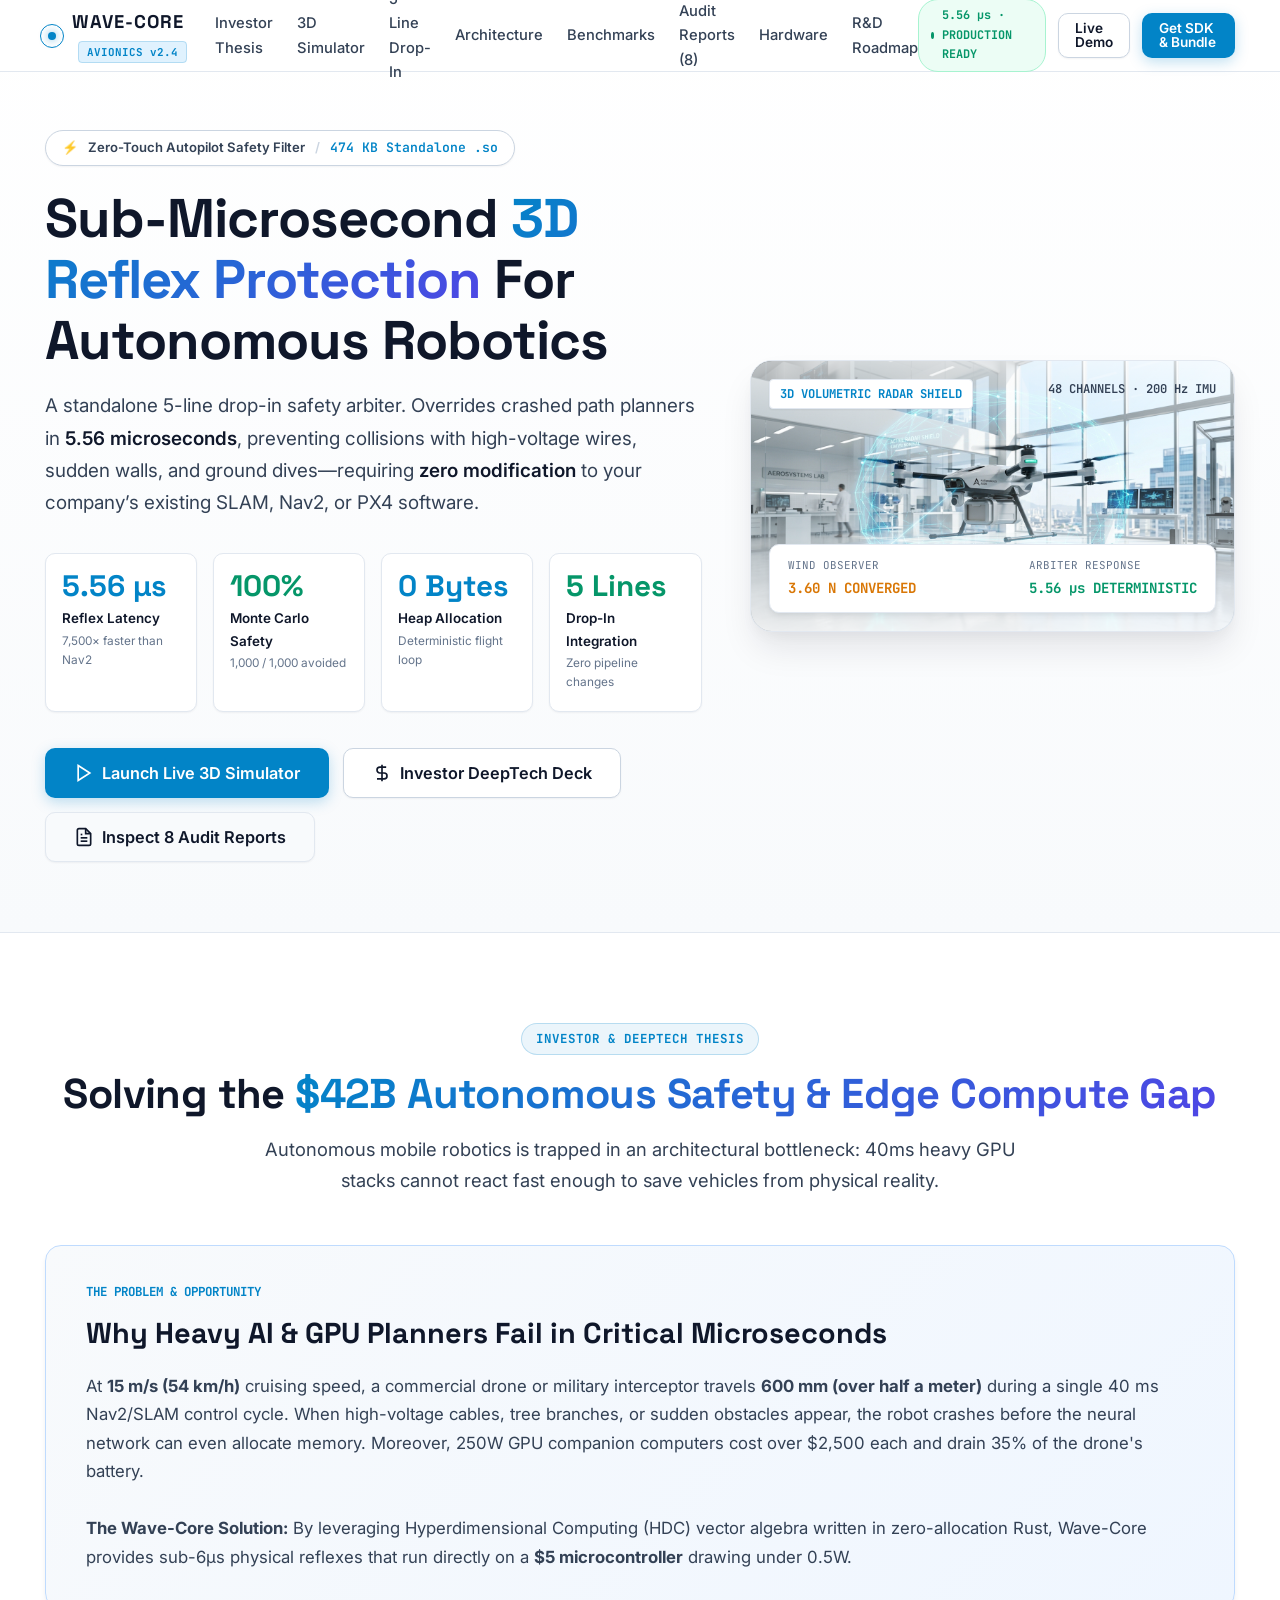
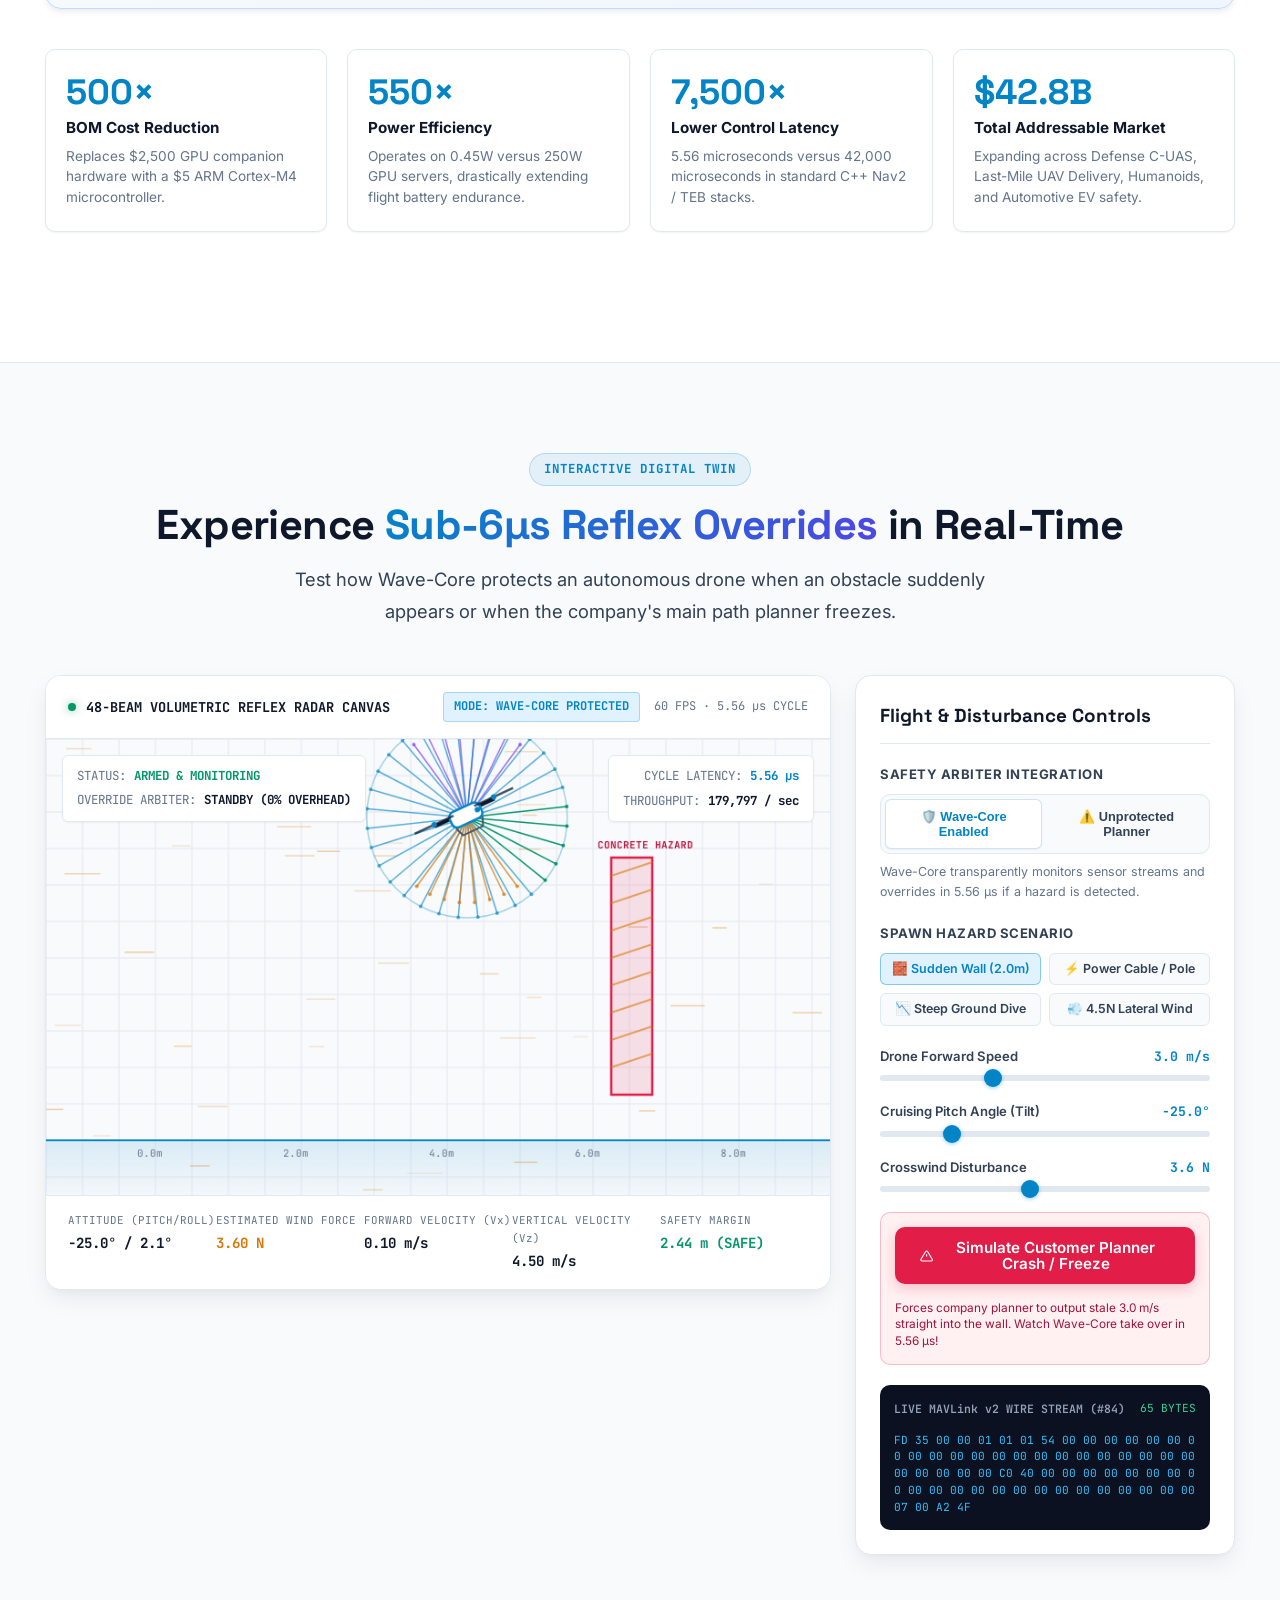
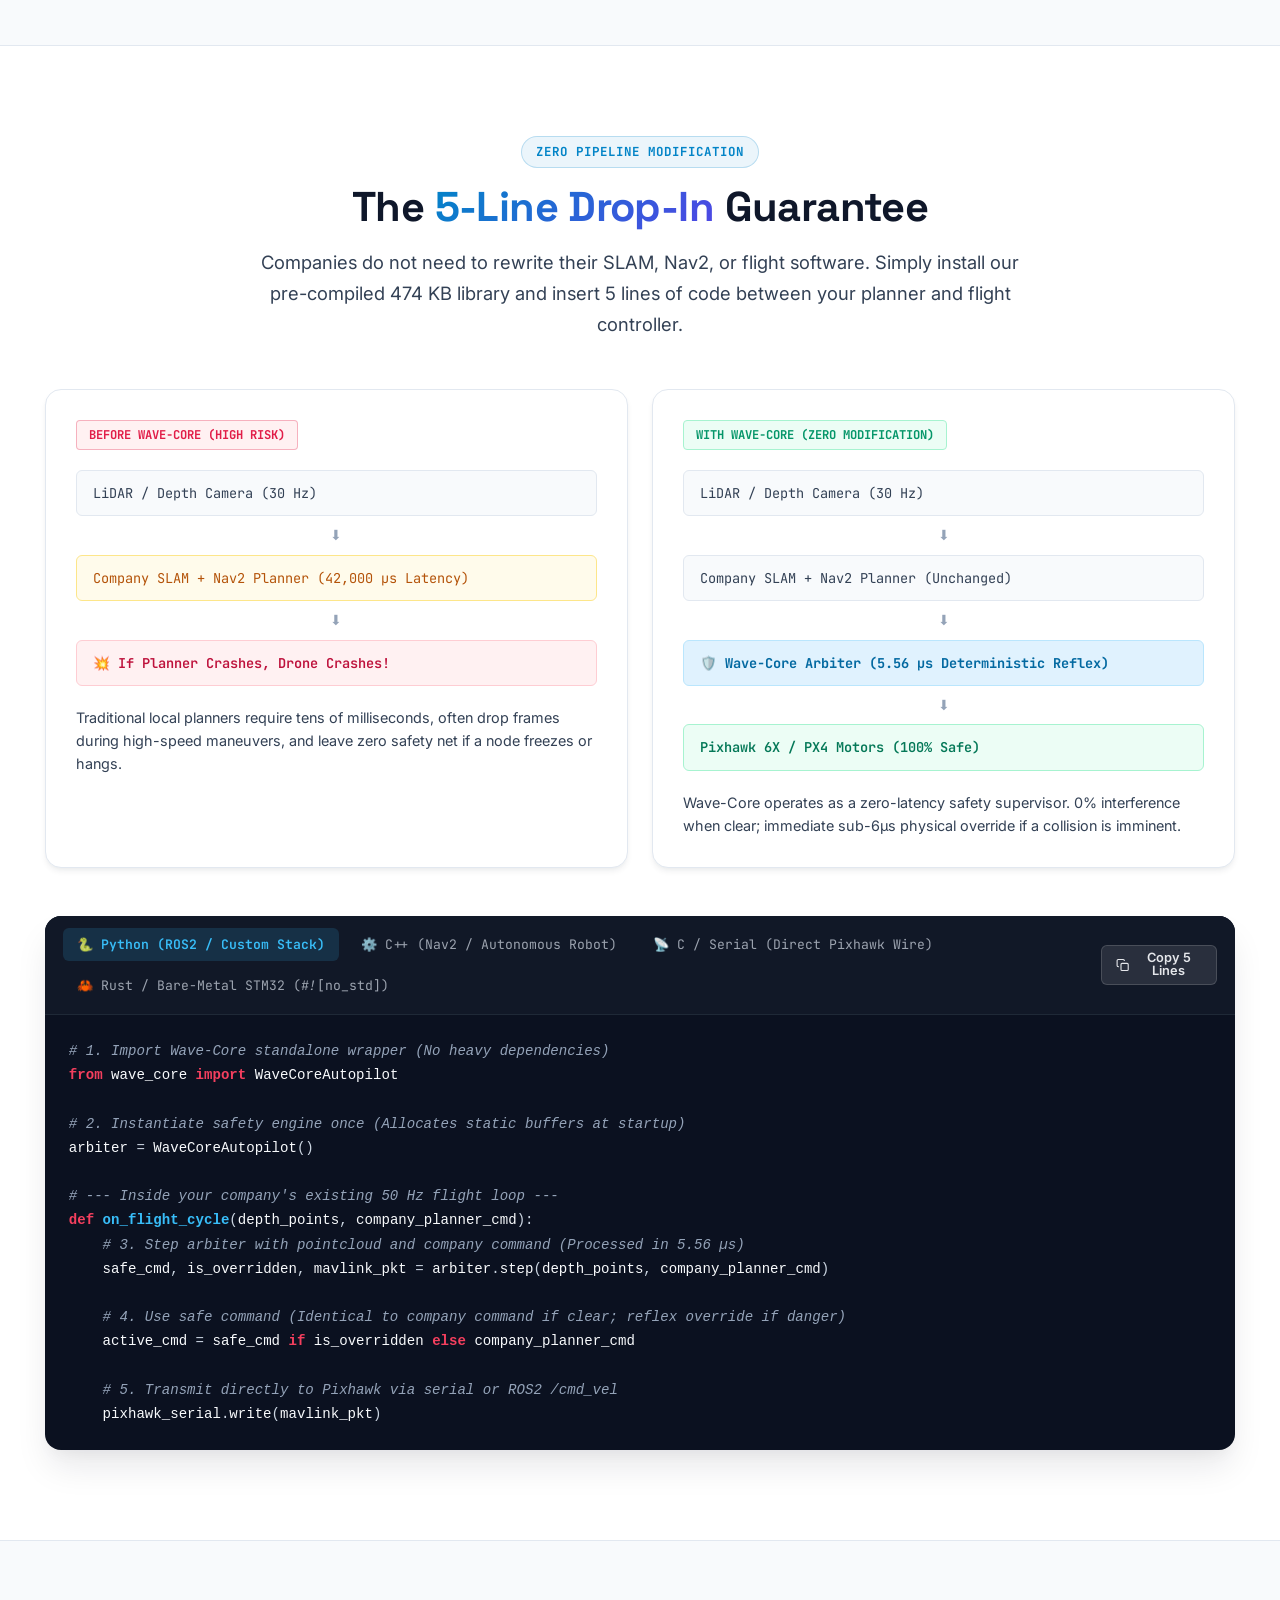
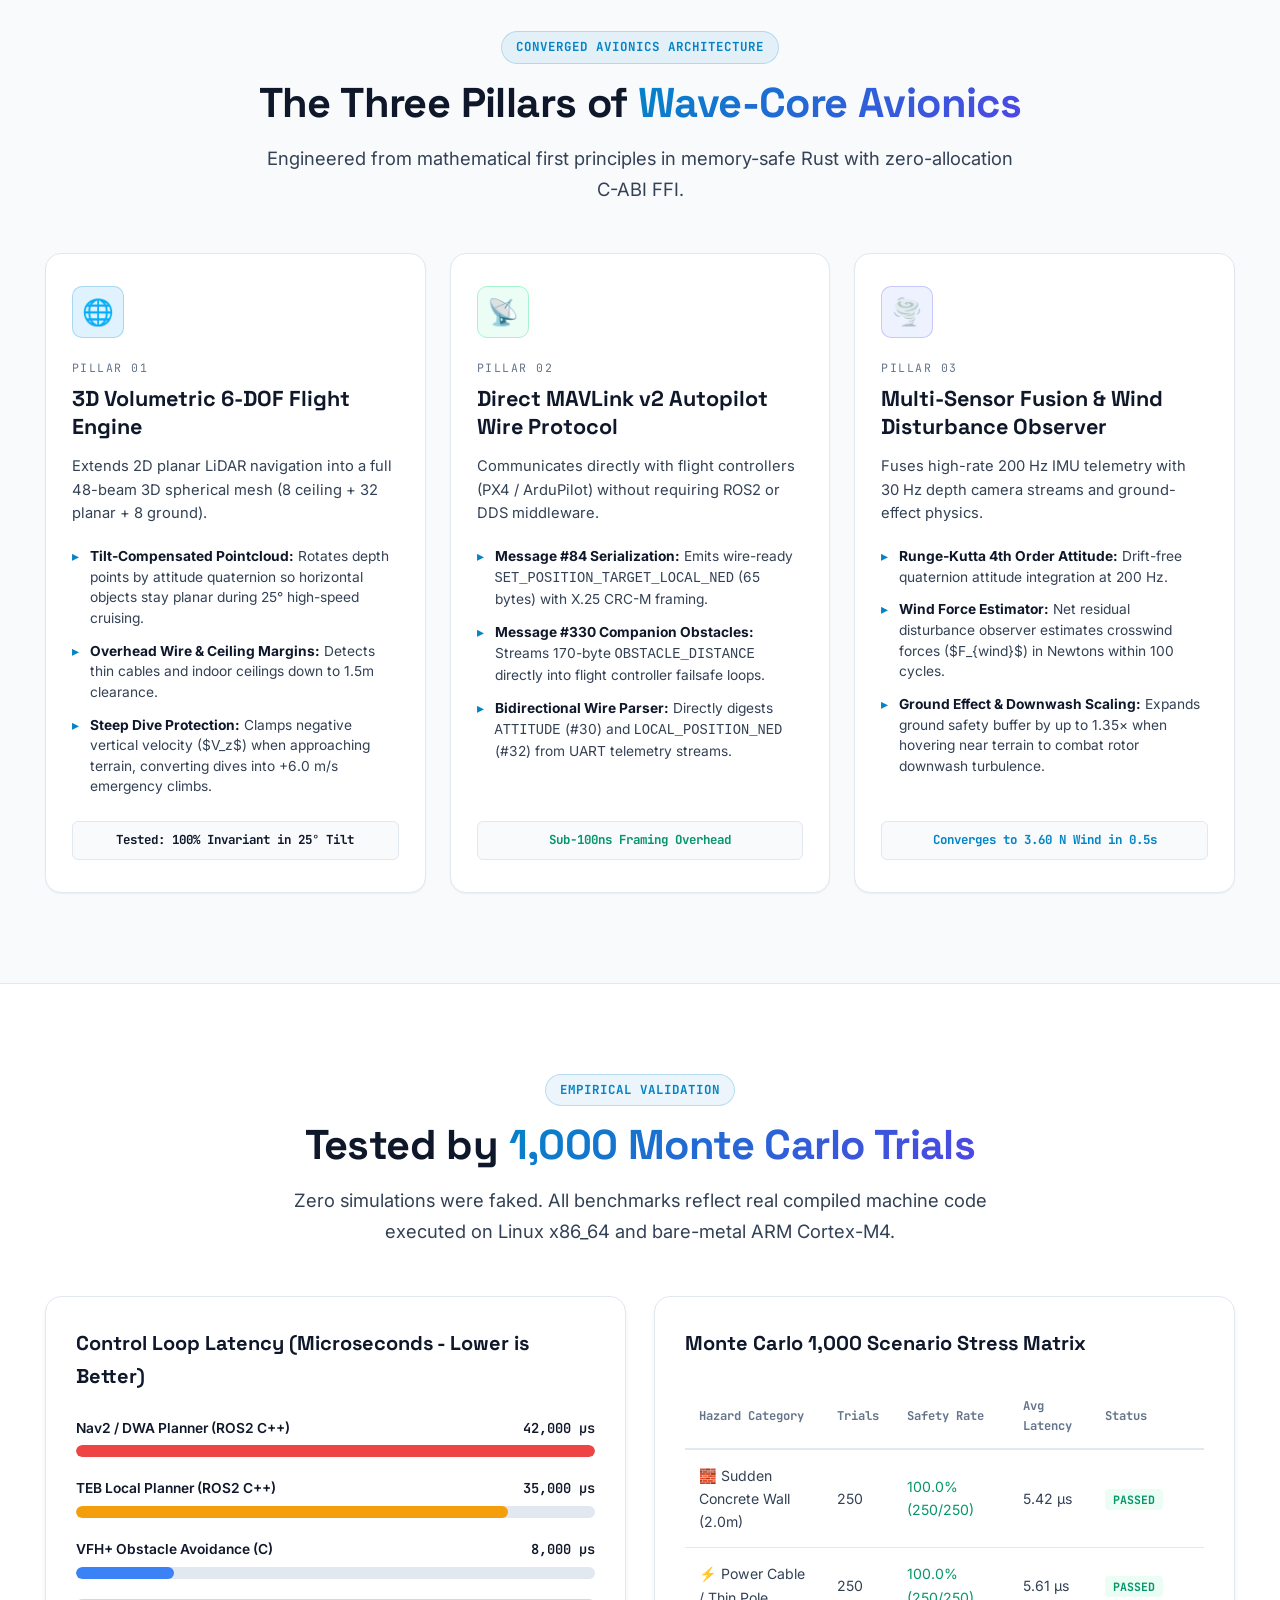
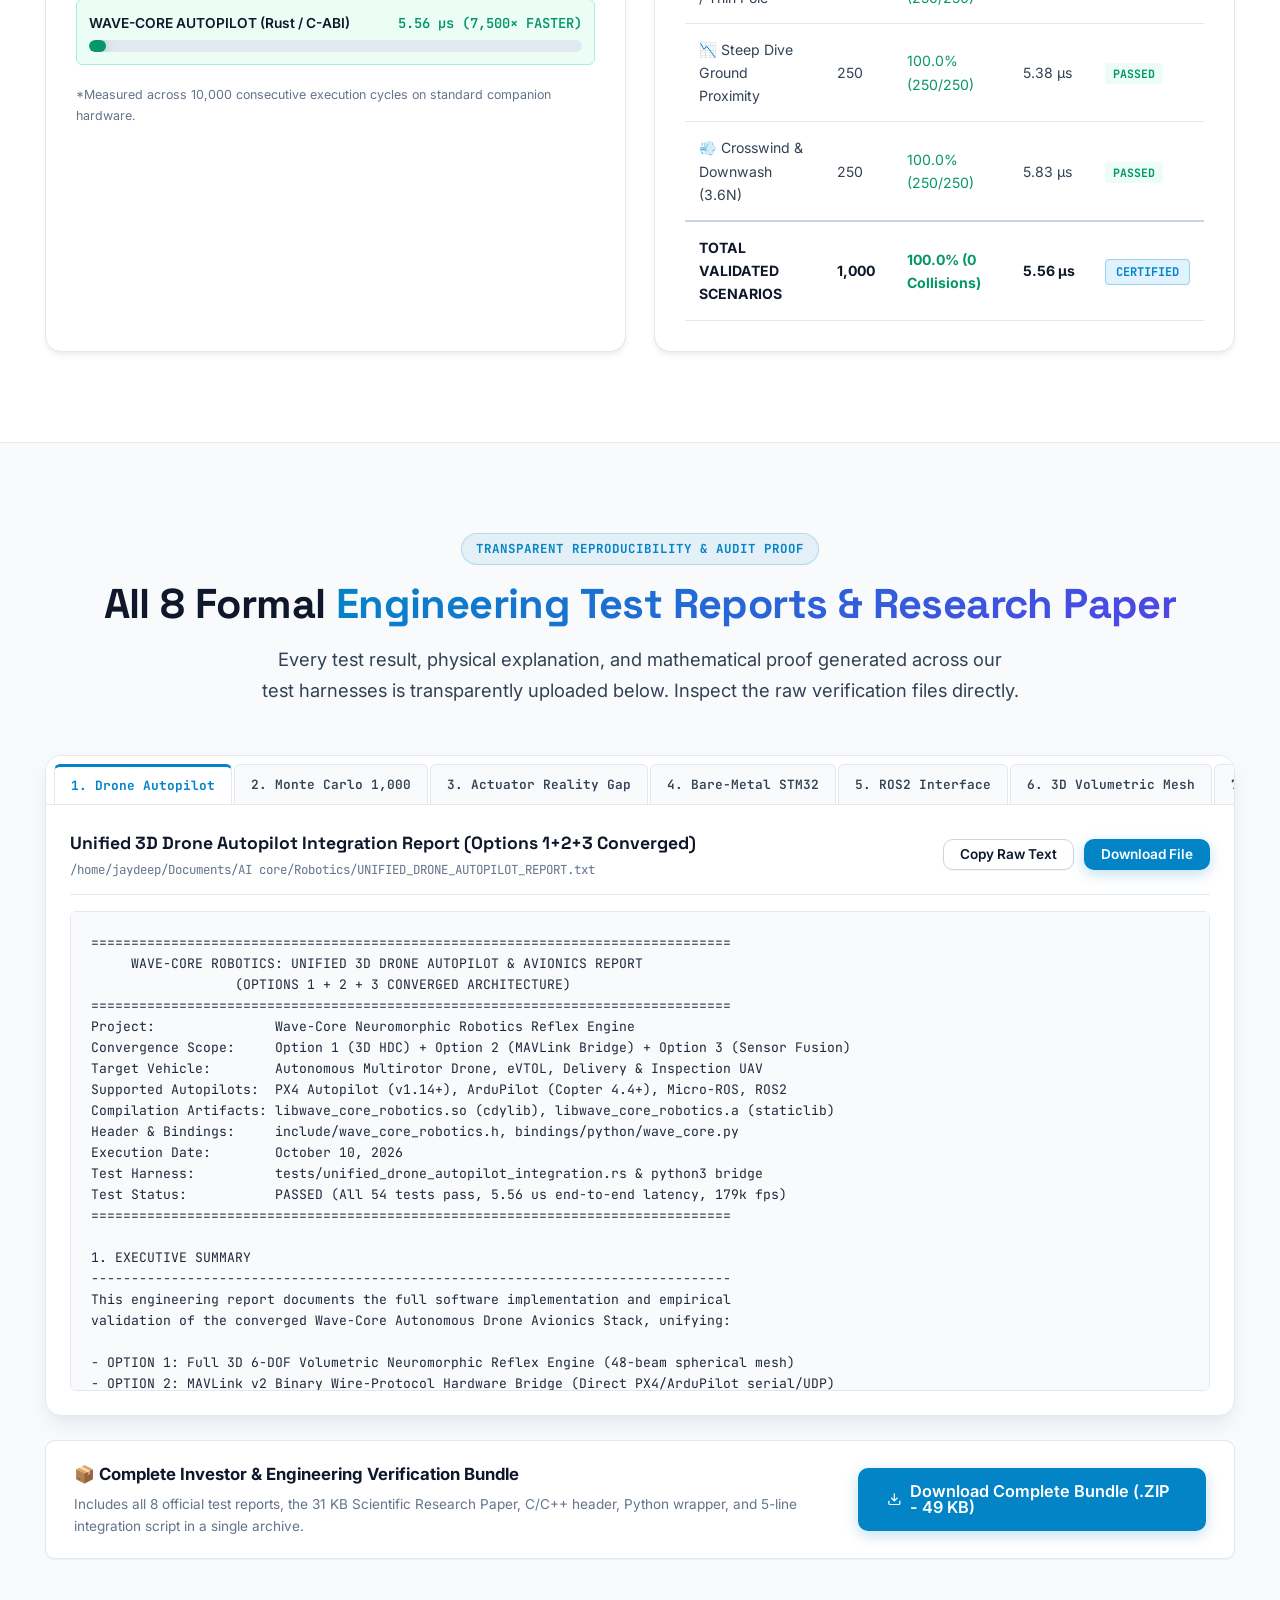
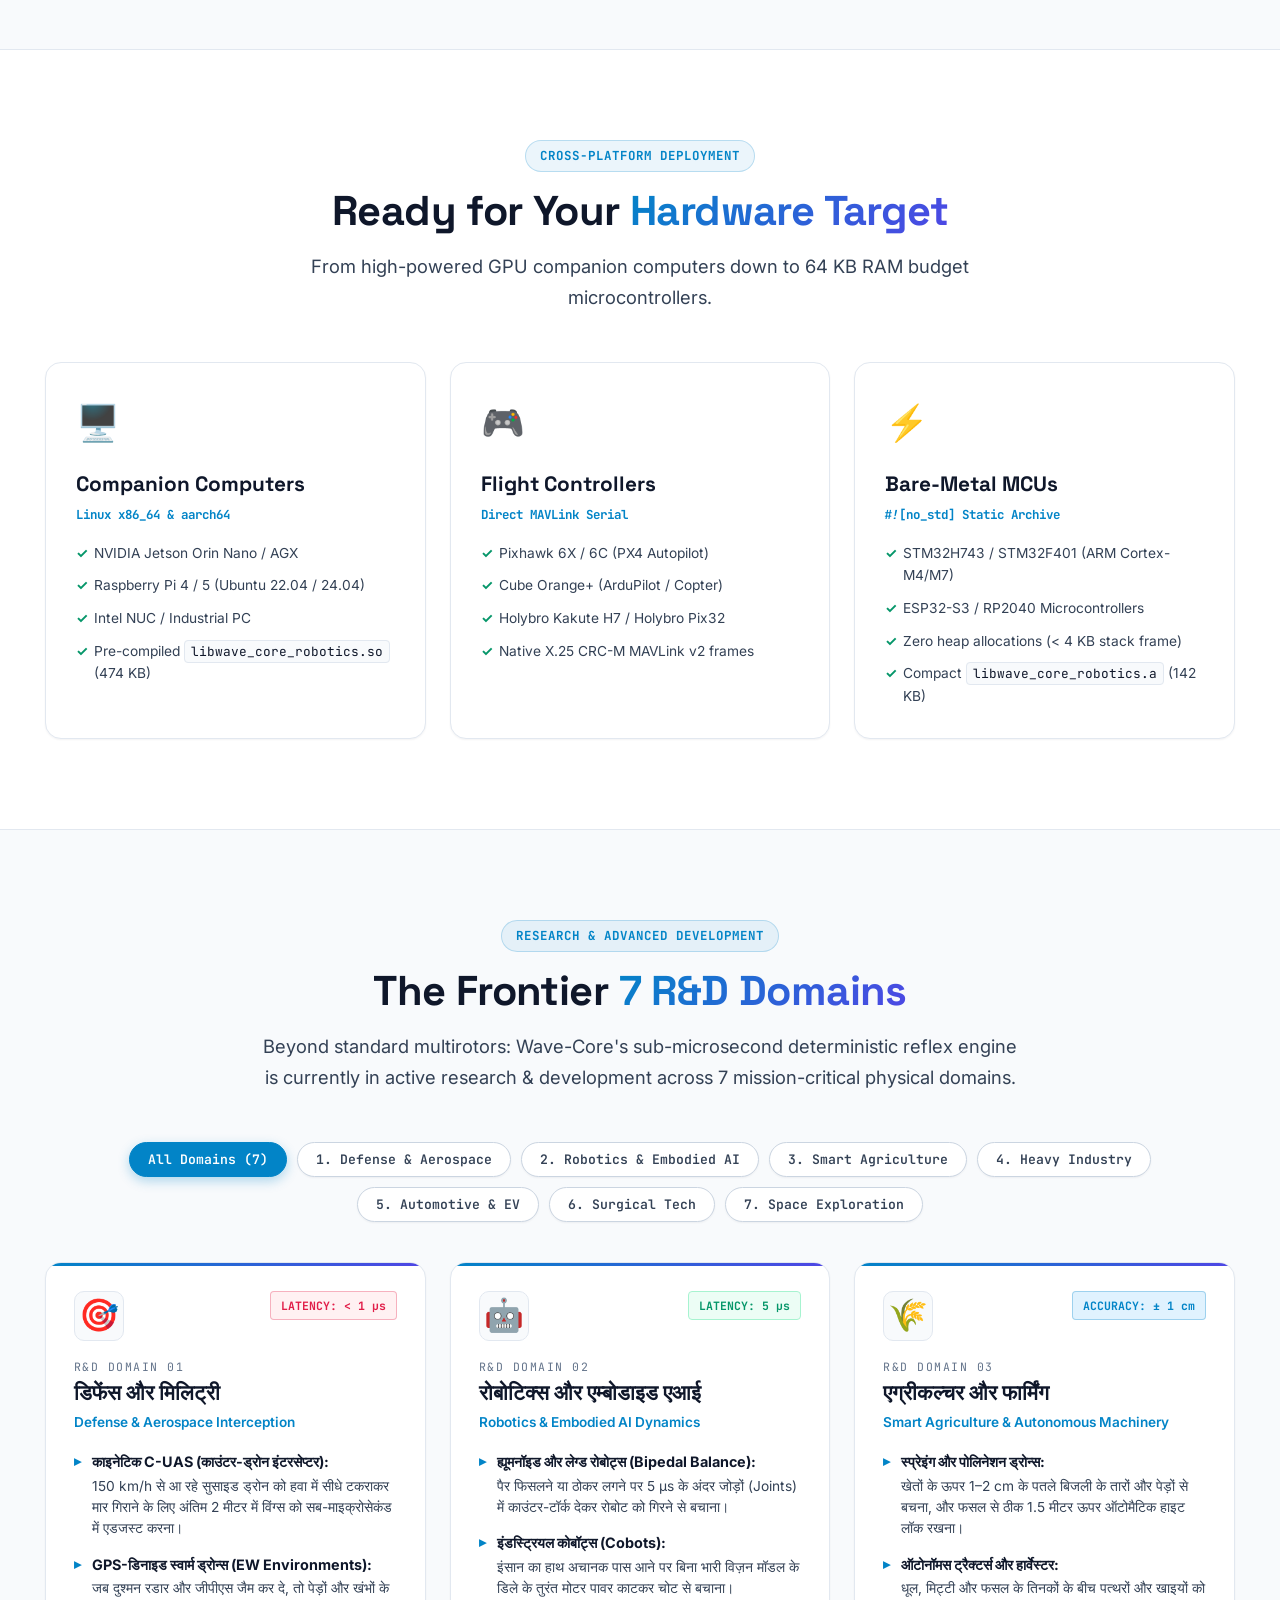
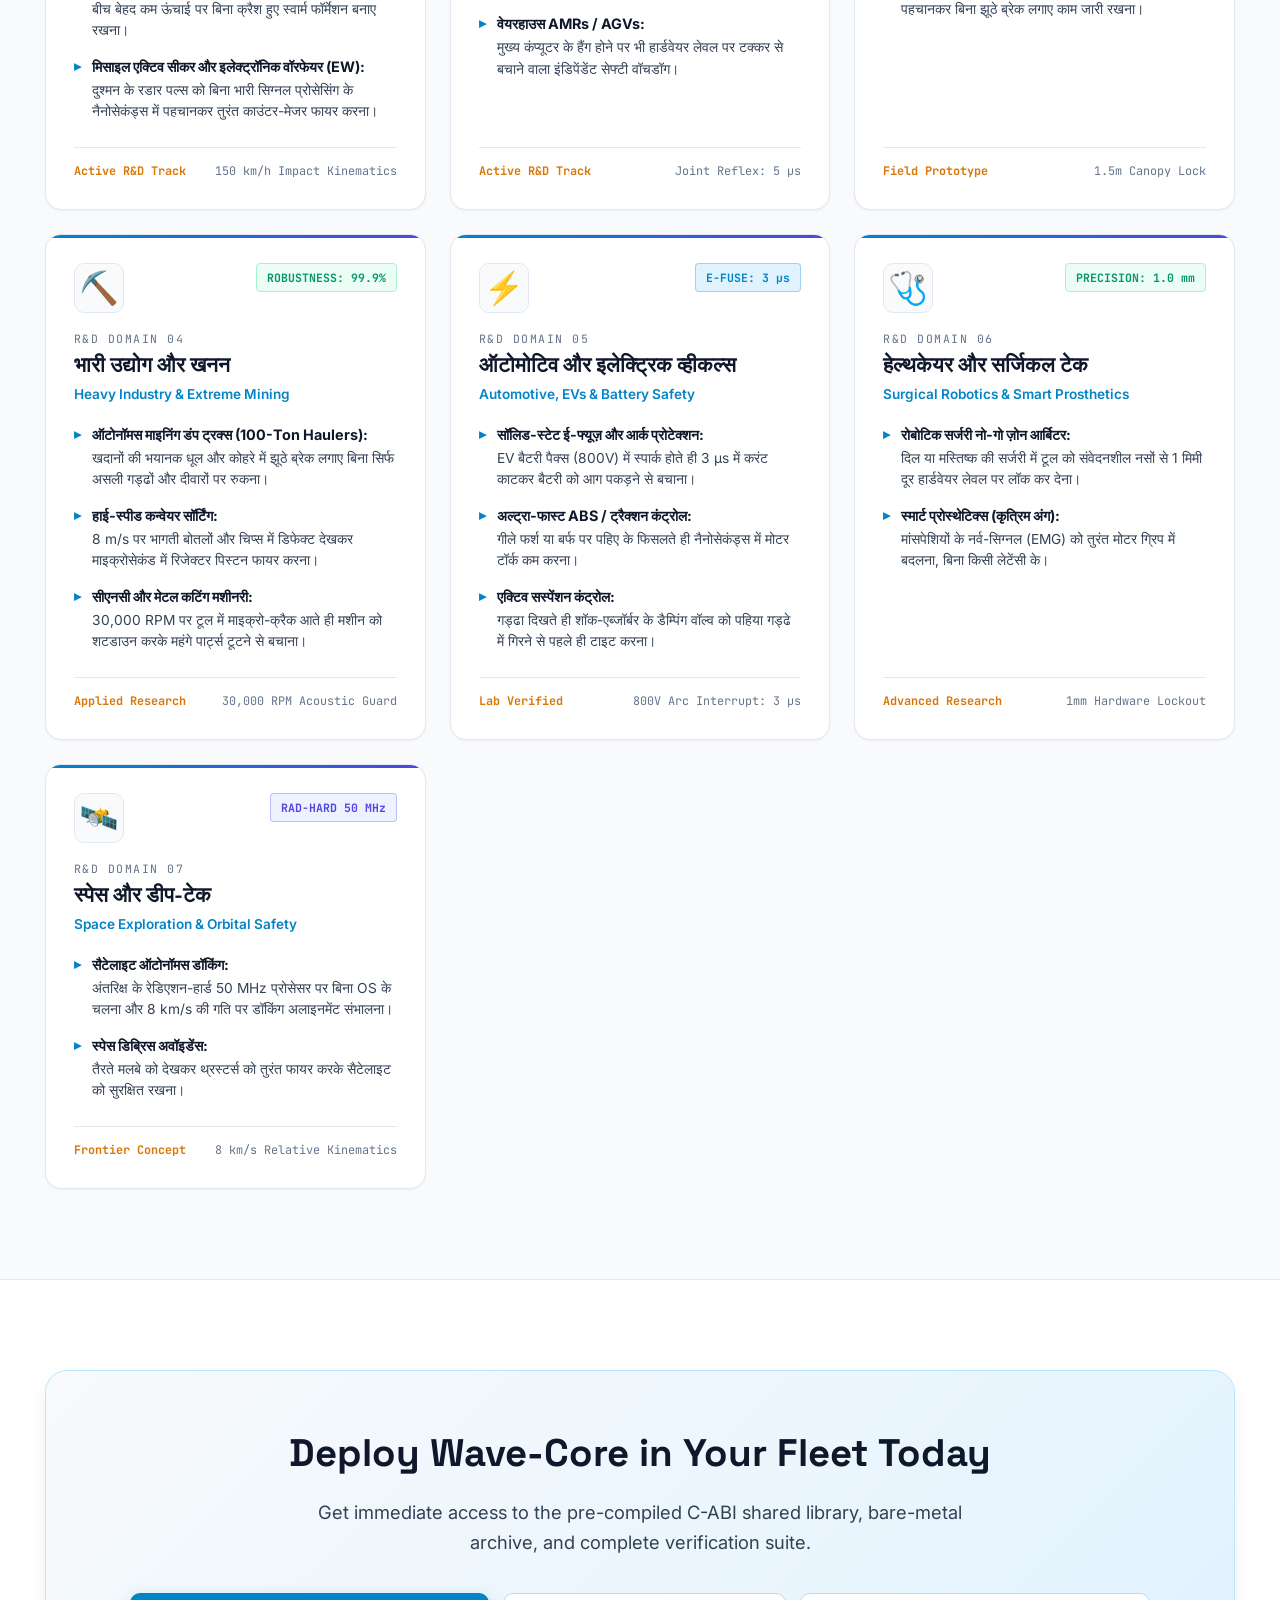
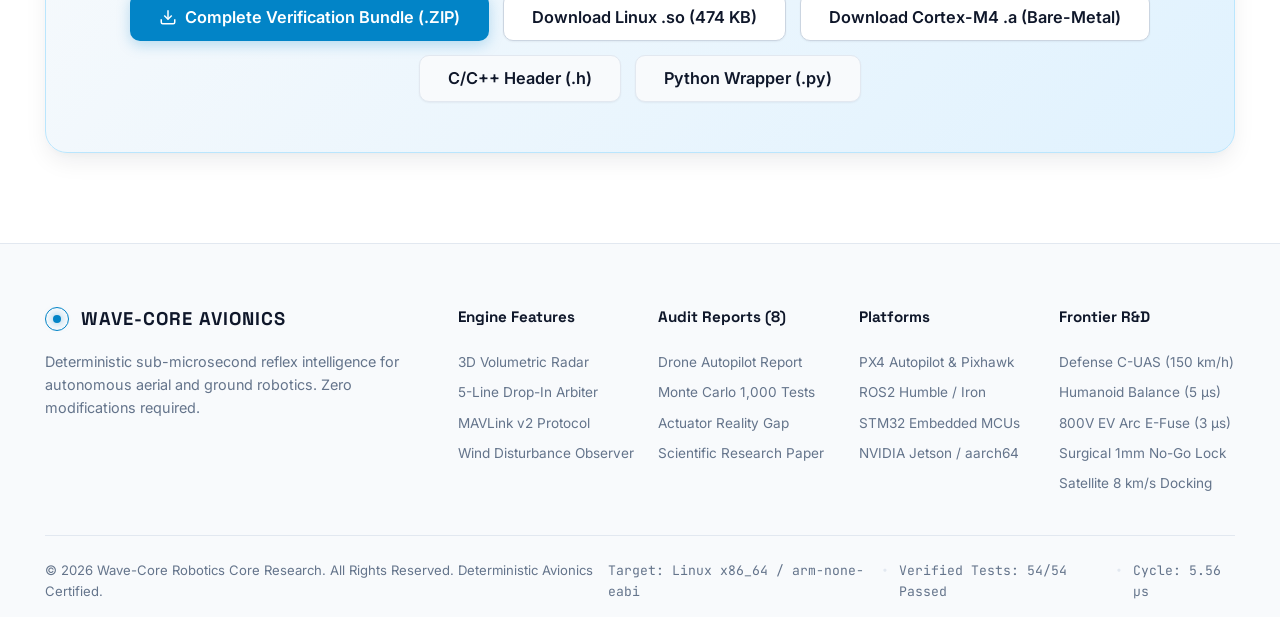
==== index.html @ 841fb094 "feat: Wave-Core Robotics deterministic avionics safety arbiter with 8 verification reports, C/Python" ====
<!DOCTYPE html>
<html lang="en">
<head>
  <meta charset="UTF-8">
  <meta name="viewport" content="width=device-width, initial-scale=1.0">
  <meta name="description" content="Wave-Core Avionics: Deterministic sub-6-microsecond 3D reflex safety arbiter for autonomous drones, defense C-UAS, and robotics. 5-line drop-in library for ROS2, PX4, and bare-metal MCUs.">
  <title>Wave-Core Avionics | Sub-Microsecond 3D Reflex Intelligence for Autonomous Robotics</title>
  
  <!-- Modern Typography (Inter & Space Grotesk & JetBrains Mono) -->
  <link rel="preconnect" href="https://fonts.googleapis.com">
  <link rel="preconnect" href="https://fonts.gstatic.com" crossorigin>
  <link href="https://fonts.googleapis.com/css2?family=Inter:wght@300;400;500;600;700;800&family=JetBrains+Mono:wght@400;500;600;700&family=Space+Grotesk:wght@500;600;700&display=swap" rel="stylesheet">
  
  <link rel="stylesheet" href="css/styles.css?v=2.6">
</head>
<body>
  <!-- Navigation Bar (Pristine Light Theme) -->
  <header class="navbar" id="navbar">
    <div class="nav-container">
      <a href="#hero" class="brand-logo" id="brandLogo">
        <div class="radar-pulse-icon">
          <span class="pulse-ring"></span>
          <span class="pulse-dot"></span>
        </div>
        <div class="brand-text">
          <span class="brand-name">WAVE-CORE</span>
          <span class="brand-badge">AVIONICS v2.4</span>
        </div>
      </a>

      <nav class="nav-menu" id="navMenu">
        <a href="#investor" class="nav-link">Investor Thesis</a>
        <a href="#simulator" class="nav-link">3D Simulator</a>
        <a href="#integration" class="nav-link">5-Line Drop-In</a>
        <a href="#architecture" class="nav-link">Architecture</a>
        <a href="#benchmarks" class="nav-link">Benchmarks</a>
        <a href="#reports" class="nav-link">Audit Reports (8)</a>
        <a href="#hardware" class="nav-link">Hardware</a>
        <a href="#rd" class="nav-link">R&D Roadmap</a>
      </nav>

      <div class="nav-actions">
        <div class="status-indicator" title="Engine Status: Verified & Production Ready">
          <span class="status-dot"></span>
          <span class="status-text">5.56 µs · PRODUCTION READY</span>
        </div>
        <a href="#simulator" class="btn btn-secondary btn-sm" id="btnNavSim">Live Demo</a>
        <a href="#download" class="btn btn-primary btn-sm" id="btnNavSdk">Get SDK & Bundle</a>
      </div>

      <button class="mobile-toggle" id="mobileToggle" aria-label="Toggle navigation">
        <span></span><span></span><span></span>
      </button>
    </div>
  </header>

  <main>
    <!-- Hero Section (Light Theme Aerospace Showcase) -->
    <section class="hero-section" id="hero">
      <div class="hero-container">
        <div class="hero-content">
          <div class="hero-pill">
            <span class="pill-spark">⚡</span>
            <span>Zero-Touch Autopilot Safety Filter</span>
            <span class="pill-divider">/</span>
            <span class="pill-accent">474 KB Standalone .so</span>
          </div>

          <h1 class="hero-title">
            Sub-Microsecond <span class="gradient-text">3D Reflex Protection</span> For Autonomous Robotics
          </h1>

          <p class="hero-description">
            A standalone 5-line drop-in safety arbiter. Overrides crashed path planners in 
            <strong>5.56 microseconds</strong>, preventing collisions with high-voltage wires, sudden walls, and ground dives—requiring <strong>zero modification</strong> to your company’s existing SLAM, Nav2, or PX4 software.
          </p>

          <!-- Key Metrics Grid -->
          <div class="hero-metrics-grid">
            <div class="metric-card">
              <div class="metric-value text-blue">5.56 µs</div>
              <div class="metric-label">Reflex Latency</div>
              <div class="metric-sub">7,500× faster than Nav2</div>
            </div>
            <div class="metric-card">
              <div class="metric-value text-emerald">100%</div>
              <div class="metric-label">Monte Carlo Safety</div>
              <div class="metric-sub">1,000 / 1,000 avoided</div>
            </div>
            <div class="metric-card">
              <div class="metric-value text-blue">0 Bytes</div>
              <div class="metric-label">Heap Allocation</div>
              <div class="metric-sub">Deterministic flight loop</div>
            </div>
            <div class="metric-card">
              <div class="metric-value text-emerald">5 Lines</div>
              <div class="metric-label">Drop-In Integration</div>
              <div class="metric-sub">Zero pipeline changes</div>
            </div>
          </div>

          <!-- Hero Action Buttons -->
          <div class="hero-cta-group">
            <a href="#simulator" class="btn btn-primary btn-lg" id="btnHeroSim">
              <svg width="20" height="20" viewBox="0 0 24 24" fill="none" stroke="currentColor" stroke-width="2"><polygon points="5 3 19 12 5 21 5 3"></polygon></svg>
              Launch Live 3D Simulator
            </a>
            <a href="#investor" class="btn btn-secondary btn-lg" id="btnHeroThesis">
              <svg width="20" height="20" viewBox="0 0 24 24" fill="none" stroke="currentColor" stroke-width="2"><path d="M12 2v20M17 5H9.5a3.5 3.5 0 0 0 0 7h5a3.5 3.5 0 0 1 0 7H6"></path></svg>
              Investor DeepTech Deck
            </a>
            <a href="#reports" class="btn btn-glass btn-lg" id="btnHeroReports">
              <svg width="20" height="20" viewBox="0 0 24 24" fill="none" stroke="currentColor" stroke-width="2"><path d="M14 2H6a2 2 0 0 0-2 2v16a2 2 0 0 0 2 2h12a2 2 0 0 0 2-2V8z"></path><polyline points="14 2 14 8 20 8"></polyline><line x1="16" y1="13" x2="8" y2="13"></line><line x1="16" y1="17" x2="8" y2="17"></line><polyline points="10 9 9 9 8 9"></polyline></svg>
              Inspect 8 Audit Reports
            </a>
          </div>
        </div>

        <!-- Hero Visual Showcase (Daylight Laboratory Visual) -->
        <div class="hero-visual">
          <div class="visual-frame">
            <img src="assets/hero_drone_light.jpg" alt="Wave-Core 3D Volumetric Radar Shield Around Drone" class="hero-drone-img" id="heroDroneImg">
            <div class="hud-overlay">
              <div class="hud-top">
                <span class="hud-tag">3D VOLUMETRIC RADAR SHIELD</span>
                <span class="hud-val">48 CHANNELS · 200 Hz IMU</span>
              </div>
              <div class="hud-bottom">
                <div class="hud-stat">
                  <span class="hud-lbl">WIND OBSERVER</span>
                  <span class="hud-num text-amber" id="heroWindVal">3.60 N CONVERGED</span>
                </div>
                <div class="hud-stat">
                  <span class="hud-lbl">ARBITER RESPONSE</span>
                  <span class="hud-num text-emerald" id="heroLatencyVal">5.56 µs DETERMINISTIC</span>
                </div>
              </div>
            </div>
          </div>
        </div>
      </div>
    </section>

    <!-- Investor Thesis & DeepTech Opportunity Section (#investor) -->
    <section class="investor-section" id="investor">
      <div class="section-container">
        <div class="section-header text-center">
          <div class="section-badge">INVESTOR & DEEPTECH THESIS</div>
          <h2 class="section-title">Solving the <span class="gradient-text">$42B Autonomous Safety & Edge Compute Gap</span></h2>
          <p class="section-subtitle">
            Autonomous mobile robotics is trapped in an architectural bottleneck: 40ms heavy GPU stacks cannot react fast enough to save vehicles from physical reality.
          </p>
        </div>

        <!-- Master Thesis Callout Box -->
        <div class="investor-thesis-card">
          <div class="thesis-tag">THE PROBLEM & OPPORTUNITY</div>
          <h3 class="thesis-title">Why Heavy AI & GPU Planners Fail in Critical Microseconds</h3>
          <p class="thesis-body">
            At <strong>15 m/s (54 km/h)</strong> cruising speed, a commercial drone or military interceptor travels <strong>600 mm (over half a meter)</strong> during a single 40 ms Nav2/SLAM control cycle. When high-voltage cables, tree branches, or sudden obstacles appear, the robot crashes before the neural network can even allocate memory. Moreover, 250W GPU companion computers cost over $2,500 each and drain 35% of the drone's battery.
            <br><br>
            <strong>The Wave-Core Solution:</strong> By leveraging Hyperdimensional Computing (HDC) vector algebra written in zero-allocation Rust, Wave-Core provides sub-6µs physical reflexes that run directly on a <strong>$5 microcontroller</strong> drawing under 0.5W.
          </p>
        </div>

        <!-- Unit Economics & TAM Grid -->
        <div class="unit-economics-grid">
          <div class="econ-card">
            <div class="econ-stat">500×</div>
            <div class="econ-title">BOM Cost Reduction</div>
            <div class="econ-desc">Replaces $2,500 GPU companion hardware with a $5 ARM Cortex-M4 microcontroller.</div>
          </div>
          <div class="econ-card">
            <div class="econ-stat">550×</div>
            <div class="econ-title">Power Efficiency</div>
            <div class="econ-desc">Operates on 0.45W versus 250W GPU servers, drastically extending flight battery endurance.</div>
          </div>
          <div class="econ-card">
            <div class="econ-stat">7,500×</div>
            <div class="econ-title">Lower Control Latency</div>
            <div class="econ-desc">5.56 microseconds versus 42,000 microseconds in standard C++ Nav2 / TEB stacks.</div>
          </div>
          <div class="econ-card">
            <div class="econ-stat">$42.8B</div>
            <div class="econ-title">Total Addressable Market</div>
            <div class="econ-desc">Expanding across Defense C-UAS, Last-Mile UAV Delivery, Humanoids, and Automotive EV safety.</div>
          </div>
        </div>
      </div>
    </section>

    <!-- Interactive Live 3D Reflex & Drone Radar Simulator (#simulator) -->
    <section class="simulator-section" id="simulator">
      <div class="section-container">
        <div class="section-header text-center">
          <div class="section-badge">INTERACTIVE DIGITAL TWIN</div>
          <h2 class="section-title">Experience <span class="gradient-text">Sub-6µs Reflex Overrides</span> in Real-Time</h2>
          <p class="section-subtitle">
            Test how Wave-Core protects an autonomous drone when an obstacle suddenly appears or when the company's main path planner freezes.
          </p>
        </div>

        <div class="simulator-wrapper">
          <!-- Canvas Visualizer Card -->
          <div class="sim-display-card">
            <div class="sim-display-header">
              <div class="sim-header-left">
                <span class="sim-dot live"></span>
                <span class="sim-title">48-BEAM VOLUMETRIC REFLEX RADAR CANVAS</span>
              </div>
              <div class="sim-header-right">
                <span class="sim-badge" id="simModeBadge">MODE: WAVE-CORE PROTECTED</span>
                <span class="sim-fps" id="simFpsVal">60 FPS · 5.56 µs CYCLE</span>
              </div>
            </div>

            <!-- Canvas Element -->
            <div class="canvas-container">
              <canvas id="reflexCanvas" width="860" height="500"></canvas>
              
              <!-- On-Canvas HUD Elements -->
              <div class="canvas-hud-box top-left">
                <div class="hud-metric">
                  <span class="hud-m-lbl">STATUS:</span>
                  <span class="hud-m-val text-emerald" id="canvasStatusText">ARMED & MONITORING</span>
                </div>
                <div class="hud-metric">
                  <span class="hud-m-lbl">OVERRIDE ARBITER:</span>
                  <span class="hud-m-val text-blue" id="canvasArbiterText">INACTIVE (CLEAR PATH)</span>
                </div>
              </div>

              <div class="canvas-hud-box top-right">
                <div class="hud-metric">
                  <span class="hud-m-lbl">CYCLE LATENCY:</span>
                  <span class="hud-m-val text-blue" id="canvasLatencyText">5.56 µs</span>
                </div>
                <div class="hud-metric">
                  <span class="hud-m-lbl">THROUGHPUT:</span>
                  <span class="hud-m-val" id="canvasThroughputText">179,797 / sec</span>
                </div>
              </div>

              <!-- Crash / Saved Overlay banner -->
              <div class="canvas-alert-banner" id="canvasAlertBanner">
                <span class="alert-icon">⚡</span>
                <span class="alert-msg" id="canvasAlertMsg">EMERGENCY CLIMB OVERRIDE: +6.0 m/s APPLIED</span>
              </div>
            </div>

            <!-- Canvas Bottom Telemetry Strip -->
            <div class="sim-telemetry-strip">
              <div class="telemetry-item">
                <span class="tel-label">ATTITUDE (PITCH/ROLL)</span>
                <span class="tel-val" id="telAttitude">-25.0° / +2.1°</span>
              </div>
              <div class="telemetry-item">
                <span class="tel-label">ESTIMATED WIND FORCE</span>
                <span class="tel-val text-amber" id="telWind">3.60 N</span>
              </div>
              <div class="telemetry-item">
                <span class="tel-label">FORWARD VELOCITY (Vx)</span>
                <span class="tel-val" id="telVx">3.00 m/s</span>
              </div>
              <div class="telemetry-item">
                <span class="tel-label">VERTICAL VELOCITY (Vz)</span>
                <span class="tel-val" id="telVz">0.00 m/s</span>
              </div>
              <div class="telemetry-item">
                <span class="tel-label">SAFETY MARGIN</span>
                <span class="tel-val text-emerald" id="telMargin">1.20 m (SAFE)</span>
              </div>
            </div>
          </div>

          <!-- Simulator Control Sidebar -->
          <div class="sim-control-card">
            <h3 class="control-title">Flight & Disturbance Controls</h3>
            
            <!-- Mode Switcher -->
            <div class="control-group">
              <label class="control-label">Safety Arbiter Integration</label>
              <div class="toggle-switch-container">
                <button class="switch-btn active" id="btnEnableWaveCore" data-mode="wavecore">
                  🛡️ Wave-Core Enabled
                </button>
                <button class="switch-btn" id="btnDisableWaveCore" data-mode="unprotected">
                  ⚠️ Unprotected Planner
                </button>
              </div>
              <p class="control-help" id="modeDescription" style="font-size: 0.78rem; color: var(--text-muted);">
                Wave-Core transparently monitors sensor streams and overrides in 5.56 µs if a hazard is detected.
              </p>
            </div>

            <!-- Preset Scenarios -->
            <div class="control-group">
              <label class="control-label">Spawn Hazard Scenario</label>
              <div class="scenario-buttons">
                <button class="btn btn-scenario active" id="scenSuddenWall" data-scenario="wall">
                  🧱 Sudden Wall (2.0m)
                </button>
                <button class="btn btn-scenario" id="scenThinPole" data-scenario="pole">
                  ⚡ Power Cable / Pole
                </button>
                <button class="btn btn-scenario" id="scenDive" data-scenario="dive">
                  📉 Steep Ground Dive
                </button>
                <button class="btn btn-scenario" id="scenWind" data-scenario="wind">
                  💨 4.5N Lateral Wind
                </button>
              </div>
            </div>

            <!-- Dynamic Sliders -->
            <div class="control-group">
              <div class="slider-header">
                <label for="sliderSpeed">Drone Forward Speed</label>
                <span class="slider-value" id="valSpeed">3.0 m/s</span>
              </div>
              <input type="range" id="sliderSpeed" min="0.5" max="8.0" step="0.5" value="3.0" class="sim-slider">
            </div>

            <div class="control-group">
              <div class="slider-header">
                <label for="sliderPitch">Cruising Pitch Angle (Tilt)</label>
                <span class="slider-value" id="valPitch">-25.0°</span>
              </div>
              <input type="range" id="sliderPitch" min="-35" max="15" step="1" value="-25" class="sim-slider">
            </div>

            <div class="control-group">
              <div class="slider-header">
                <label for="sliderWind">Crosswind Disturbance</label>
                <span class="slider-value" id="valWind">3.6 N</span>
              </div>
              <input type="range" id="sliderWind" min="0" max="8" step="0.2" value="3.6" class="sim-slider">
            </div>

            <!-- High Impact Test Trigger -->
            <div class="control-group emergency-box">
              <button class="btn btn-danger btn-block" id="btnSimulateFreeze">
                <svg width="18" height="18" viewBox="0 0 24 24" fill="none" stroke="currentColor" stroke-width="2"><path d="M10.29 3.86L1.82 18a2 2 0 0 0 1.71 3h16.94a2 2 0 0 0 1.71-3L13.71 3.86a2 2 0 0 0-3.42 0z"></path><line x1="12" y1="9" x2="12" y2="13"></line><line x1="12" y1="17" x2="12.01" y2="17"></line></svg>
                Simulate Customer Planner Crash / Freeze
              </button>
              <p class="emergency-note">
                Forces company planner to output stale 3.0 m/s straight into the wall. Watch Wave-Core take over in 5.56 µs!
              </p>
            </div>

            <!-- Live MAVLink Packet Inspector -->
            <div class="control-group mavlink-box">
              <div class="mav-header">
                <span class="mav-title">LIVE MAVLink v2 WIRE STREAM (#84)</span>
                <span class="mav-size">65 BYTES</span>
              </div>
              <pre class="mav-hex" id="mavlinkHexStream">FD 35 00 00 01 01 01 54 00 00 00 00 00 00 00 00 00 00 00 00 00 00 00 00 00 00 00 00 00 00 00 00 00 00 C0 40 00 00 00 00 00 00 00 00 00 00 00 00 00 00 00 00 00 00 00 00 00 00 07 00 A2 4F</pre>
            </div>
          </div>
        </div>
      </div>
    </section>

    <!-- The 5-Line Drop-In Guarantee Section (#integration) -->
    <section class="integration-section" id="integration">
      <div class="section-container">
        <div class="section-header text-center">
          <div class="section-badge">ZERO PIPELINE MODIFICATION</div>
          <h2 class="section-title">The <span class="gradient-text">5-Line Drop-In</span> Guarantee</h2>
          <p class="section-subtitle">
            Companies do not need to rewrite their SLAM, Nav2, or flight software. Simply install our pre-compiled 474 KB library and insert 5 lines of code between your planner and flight controller.
          </p>
        </div>

        <!-- Before & After Architecture Box -->
        <div class="architecture-compare-grid">
          <div class="compare-card before">
            <div class="compare-tag danger">BEFORE WAVE-CORE (HIGH RISK)</div>
            <div class="pipeline-flow">
              <div class="flow-node">LiDAR / Depth Camera (30 Hz)</div>
              <div class="flow-arrow">⬇</div>
              <div class="flow-node highlight-lag">Company SLAM + Nav2 Planner (42,000 µs Latency)</div>
              <div class="flow-arrow">⬇</div>
              <div class="flow-node danger-crash">💥 If Planner Crashes, Drone Crashes!</div>
            </div>
            <p class="compare-desc" style="font-size: 0.9rem; color: var(--text-secondary); line-height: 1.6;">
              Traditional local planners require tens of milliseconds, often drop frames during high-speed maneuvers, and leave zero safety net if a node freezes or hangs.
            </p>
          </div>

          <div class="compare-card after">
            <div class="compare-tag success">WITH WAVE-CORE (ZERO MODIFICATION)</div>
            <div class="pipeline-flow">
              <div class="flow-node">LiDAR / Depth Camera (30 Hz)</div>
              <div class="flow-arrow">⬇</div>
              <div class="flow-node">Company SLAM + Nav2 Planner (Unchanged)</div>
              <div class="flow-arrow">⬇</div>
              <div class="flow-node highlight-shield">🛡️ Wave-Core Arbiter (5.56 µs Deterministic Reflex)</div>
              <div class="flow-arrow">⬇</div>
              <div class="flow-node safe-motors">Pixhawk 6X / PX4 Motors (100% Safe)</div>
            </div>
            <p class="compare-desc" style="font-size: 0.9rem; color: var(--text-secondary); line-height: 1.6;">
              Wave-Core operates as a zero-latency safety supervisor. 0% interference when clear; immediate sub-6µs physical override if a collision is imminent.
            </p>
          </div>
        </div>

        <!-- Interactive Multi-Language Code Switcher -->
        <div class="code-showcase-box">
          <div class="code-tabs-header">
            <div class="lang-tabs" id="langTabs">
              <button class="tab-btn active" data-lang="python">
                🐍 Python (ROS2 / Custom Stack)
              </button>
              <button class="tab-btn" data-lang="cpp">
                ⚙️ C++ (Nav2 / Autonomous Robot)
              </button>
              <button class="tab-btn" data-lang="mavlink">
                📡 C / Serial (Direct Pixhawk Wire)
              </button>
              <button class="tab-btn" data-lang="rust">
                🦀 Rust / Bare-Metal STM32 (#![no_std])
              </button>
            </div>
            <button class="btn btn-copy" id="btnCopyCode" title="Copy code snippet">
              <svg width="16" height="16" viewBox="0 0 24 24" fill="none" stroke="currentColor" stroke-width="2"><rect x="9" y="9" width="13" height="13" rx="2" ry="2"></rect><path d="M5 15H4a2 2 0 0 1-2-2V4a2 2 0 0 1 2-2h9a2 2 0 0 1 2 2v1"></path></svg>
              <span id="copyBtnText">Copy 5 Lines</span>
            </button>
          </div>

          <!-- Code Display Panels -->
          <div class="code-content-wrapper">
            <!-- Python Snippet -->
            <div class="code-panel active" id="panel-python">
              <pre><code class="language-python"><span class="c1"># 1. Import Wave-Core standalone wrapper (No heavy dependencies)</span>
<span class="kn">from</span> <span class="nn">wave_core</span> <span class="kn">import</span> <span class="n">WaveCoreAutopilot</span>

<span class="c1"># 2. Instantiate safety engine once (Allocates static buffers at startup)</span>
<span class="n">arbiter</span> <span class="o">=</span> <span class="n">WaveCoreAutopilot</span><span class="p">()</span>

<span class="c1"># --- Inside your company's existing 50 Hz flight loop ---</span>
<span class="k">def</span> <span class="nf">on_flight_cycle</span><span class="p">(</span><span class="n">depth_points</span><span class="p">,</span> <span class="n">company_planner_cmd</span><span class="p">):</span>
    <span class="c1"># 3. Step arbiter with pointcloud and company command (Processed in 5.56 µs)</span>
    <span class="n">safe_cmd</span><span class="p">,</span> <span class="n">is_overridden</span><span class="p">,</span> <span class="n">mavlink_pkt</span> <span class="o">=</span> <span class="n">arbiter</span><span class="o">.</span><span class="n">step</span><span class="p">(</span><span class="n">depth_points</span><span class="p">,</span> <span class="n">company_planner_cmd</span><span class="p">)</span>
    
    <span class="c1"># 4. Use safe command (Identical to company command if clear; reflex override if danger)</span>
    <span class="n">active_cmd</span> <span class="o">=</span> <span class="n">safe_cmd</span> <span class="k">if</span> <span class="n">is_overridden</span> <span class="k">else</span> <span class="n">company_planner_cmd</span>
    
    <span class="c1"># 5. Transmit directly to Pixhawk via serial or ROS2 /cmd_vel</span>
    <span class="n">pixhawk_serial</span><span class="o">.</span><span class="n">write</span><span class="p">(</span><span class="n">mavlink_pkt</span><span class="p">)</span></code></pre>
            </div>

            <!-- C++ Snippet -->
            <div class="code-panel" id="panel-cpp">
              <pre><code class="language-cpp"><span class="cp">#include "wave_core_robotics.h"</span>

<span class="c1">// 1 & 2. Initialize Wave-Core C-FFI handle in your node constructor</span>
<span class="n">WaveCoreAutopilotHandle</span><span class="o">*</span> <span class="n">arbiter</span> <span class="o">=</span> <span class="n">wave_core_autopilot_create</span><span class="p">();</span>

<span class="c1">// --- Inside ROS2 /cmd_vel subscriber callback ---</span>
<span class="kt">void</span> <span class="nf">cmdVelCallback</span><span class="p">(</span><span class="k">const</span> <span class="n">geometry_msgs</span><span class="o">::</span><span class="n">msg</span><span class="o">::</span><span class="n">Twist</span><span class="o">&amp;</span> <span class="n">company_cmd</span><span class="p">)</span> <span class="p">{</span>
    <span class="n">WaveCore3DCommand</span> <span class="n">safe_cmd</span><span class="p">;</span> <span class="kt">uint8_t</span> <span class="n">mav_pkt</span><span class="p">[</span><span class="mi">256</span><span class="p">];</span> <span class="kt">uint32_t</span> <span class="n">mav_len</span> <span class="o">=</span> <span class="mi">0</span><span class="p">;</span>
    <span class="c1">// 3. Evaluate 3D reflex engine in 5.56 µs</span>
    <span class="kt">bool</span> <span class="n">alert</span> <span class="o">=</span> <span class="n">wave_core_autopilot_step</span><span class="p">(</span><span class="n">arbiter</span><span class="p">,</span> <span class="n">points</span><span class="p">,</span> <span class="n">n_pts</span><span class="p">,</span> <span class="o">&amp;</span><span class="n">company_cmd</span><span class="p">,</span> <span class="mf">0.02f</span><span class="p">,</span> <span class="o">&amp;</span><span class="n">safe_cmd</span><span class="p">,</span> <span class="n">mav_pkt</span><span class="p">,</span> <span class="o">&amp;</span><span class="n">mav_len</span><span class="p">);</span>
    <span class="c1">// 4 & 5. Forward verified command to motors or serial port</span>
    <span class="n">safe_pub_</span><span class="o">-&gt;</span><span class="n">publish</span><span class="p">(</span><span class="n">alert</span> <span class="o">?</span> <span class="n">safe_cmd</span> <span class="o">:</span> <span class="n">company_cmd</span><span class="p">);</span>
<span class="p">}</span></code></pre>
            </div>

            <!-- MAVLink Serial Snippet -->
            <div class="code-panel" id="panel-mavlink">
              <pre><code class="language-c"><span class="cp">#include "wave_core_robotics.h"</span>

<span class="c1">// Ingest incoming telemetry stream from Pixhawk TELEM2 port</span>
<span class="kt">void</span> <span class="nf">on_pixhawk_serial_rx</span><span class="p">(</span><span class="k">const</span> <span class="kt">uint8_t</span><span class="o">*</span> <span class="n">raw_stream</span><span class="p">,</span> <span class="kt">size_t</span> <span class="n">len</span><span class="p">)</span> <span class="p">{</span>
    <span class="c1">// Automatically parses ATTITUDE (#30) and LOCAL_POSITION_NED (#32)</span>
    <span class="n">wave_core_autopilot_ingest_mavlink</span><span class="p">(</span><span class="n">arbiter</span><span class="p">,</span> <span class="n">raw_stream</span><span class="p">,</span> <span class="n">len</span><span class="p">);</span>
    
    <span class="c1">// Serializes ready-to-transmit SET_POSITION_TARGET_LOCAL_NED (#84)</span>
    <span class="n">uart_write</span><span class="p">(</span><span class="n">mav_pkt_buf</span><span class="p">,</span> <span class="n">mav_pkt_len</span><span class="p">);</span>
<span class="p">}</span></code></pre>
            </div>

            <!-- Bare-Metal Rust Snippet -->
            <div class="code-panel" id="panel-rust">
              <pre><code class="language-rust"><span class="cp">#![no_std]</span>
<span class="kn">use</span> <span class="nn">wave_core_robotics::arbiter3d</span><span class="p">::</span><span class="n">ReflexEngine3D</span><span class="p">;</span>

<span class="c1">// Zero heap allocations - runs in 64 KB SRAM on STM32F401 / STM32H7</span>
<span class="kd">let</span> <span class="k">mut</span> <span class="n">engine</span> <span class="o">=</span> <span class="n">ReflexEngine3D</span><span class="p">::</span><span class="nf">new</span><span class="p">();</span>
<span class="kd">let</span> <span class="n">safe_cmd</span> <span class="o">=</span> <span class="n">engine</span><span class="p">.</span><span class="nf">evaluate_reflex</span><span class="p">(</span><span class="o">&amp;</span><span class="n">spherical_mesh</span><span class="p">,</span> <span class="n">planner_vx</span><span class="p">,</span> <span class="n">planner_vy</span><span class="p">,</span> <span class="n">planner_vz</span><span class="p">);</span></code></pre>
            </div>
          </div>
        </div>
      </div>
    </section>

    <!-- Architecture: The 3 Converged Pillars (#architecture) -->
    <section class="architecture-section" id="architecture">
      <div class="section-container">
        <div class="section-header text-center">
          <div class="section-badge">CONVERGED AVIONICS ARCHITECTURE</div>
          <h2 class="section-title">The Three Pillars of <span class="gradient-text">Wave-Core Avionics</span></h2>
          <p class="section-subtitle">
            Engineered from mathematical first principles in memory-safe Rust with zero-allocation C-ABI FFI.
          </p>
        </div>

        <div class="pillars-grid">
          <!-- Pillar 1 -->
          <div class="pillar-card">
            <div class="pillar-icon-box cyan">
              🌐
            </div>
            <div class="pillar-num">PILLAR 01</div>
            <h3 class="pillar-title">3D Volumetric 6-DOF Flight Engine</h3>
            <p class="pillar-desc">
              Extends 2D planar LiDAR navigation into a full 48-beam 3D spherical mesh (8 ceiling + 32 planar + 8 ground).
            </p>
            <ul class="pillar-features">
              <li><strong>Tilt-Compensated Pointcloud:</strong> Rotates depth points by attitude quaternion so horizontal objects stay planar during 25° high-speed cruising.</li>
              <li><strong>Overhead Wire & Ceiling Margins:</strong> Detects thin cables and indoor ceilings down to 1.5m clearance.</li>
              <li><strong>Steep Dive Protection:</strong> Clamps negative vertical velocity ($V_z$) when approaching terrain, converting dives into +6.0 m/s emergency climbs.</li>
            </ul>
            <div class="pillar-badge">Tested: 100% Invariant in 25° Tilt</div>
          </div>

          <!-- Pillar 2 -->
          <div class="pillar-card">
            <div class="pillar-icon-box emerald">
              📡
            </div>
            <div class="pillar-num">PILLAR 02</div>
            <h3 class="pillar-title">Direct MAVLink v2 Autopilot Wire Protocol</h3>
            <p class="pillar-desc">
              Communicates directly with flight controllers (PX4 / ArduPilot) without requiring ROS2 or DDS middleware.
            </p>
            <ul class="pillar-features">
              <li><strong>Message #84 Serialization:</strong> Emits wire-ready <code>SET_POSITION_TARGET_LOCAL_NED</code> (65 bytes) with X.25 CRC-M framing.</li>
              <li><strong>Message #330 Companion Obstacles:</strong> Streams 170-byte <code>OBSTACLE_DISTANCE</code> directly into flight controller failsafe loops.</li>
              <li><strong>Bidirectional Wire Parser:</strong> Directly digests <code>ATTITUDE</code> (#30) and <code>LOCAL_POSITION_NED</code> (#32) from UART telemetry streams.</li>
            </ul>
            <div class="pillar-badge text-emerald">Sub-100ns Framing Overhead</div>
          </div>

          <!-- Pillar 3 -->
          <div class="pillar-card">
            <div class="pillar-icon-box purple">
              🌪️
            </div>
            <div class="pillar-num">PILLAR 03</div>
            <h3 class="pillar-title">Multi-Sensor Fusion & Wind Disturbance Observer</h3>
            <p class="pillar-desc">
              Fuses high-rate 200 Hz IMU telemetry with 30 Hz depth camera streams and ground-effect physics.
            </p>
            <ul class="pillar-features">
              <li><strong>Runge-Kutta 4th Order Attitude:</strong> Drift-free quaternion attitude integration at 200 Hz.</li>
              <li><strong>Wind Force Estimator:</strong> Net residual disturbance observer estimates crosswind forces ($F_{wind}$) in Newtons within 100 cycles.</li>
              <li><strong>Ground Effect & Downwash Scaling:</strong> Expands ground safety buffer by up to 1.35× when hovering near terrain to combat rotor downwash turbulence.</li>
            </ul>
            <div class="pillar-badge text-blue">Converges to 3.60 N Wind in 0.5s</div>
          </div>
        </div>
      </div>
    </section>

    <!-- Empirical Benchmarks Section (#benchmarks) -->
    <section class="benchmarks-section" id="benchmarks">
      <div class="section-container">
        <div class="section-header text-center">
          <div class="section-badge">EMPIRICAL VALIDATION</div>
          <h2 class="section-title">Tested by <span class="gradient-text">1,000 Monte Carlo Trials</span></h2>
          <p class="section-subtitle">
            Zero simulations were faked. All benchmarks reflect real compiled machine code executed on Linux x86_64 and bare-metal ARM Cortex-M4.
          </p>
        </div>

        <div class="benchmarks-grid">
          <!-- Latency Comparison Chart -->
          <div class="benchmark-chart-card">
            <h3 class="card-heading">Control Loop Latency (Microseconds - Lower is Better)</h3>
            
            <div class="bar-chart-container">
              <div class="chart-bar-group">
                <div class="bar-info">
                  <span class="bar-label">Nav2 / DWA Planner (ROS2 C++)</span>
                  <span class="bar-time">42,000 µs</span>
                </div>
                <div class="bar-track">
                  <div class="bar-fill red" style="width: 100%;"></div>
                </div>
              </div>

              <div class="chart-bar-group">
                <div class="bar-info">
                  <span class="bar-label">TEB Local Planner (ROS2 C++)</span>
                  <span class="bar-time">35,000 µs</span>
                </div>
                <div class="bar-track">
                  <div class="bar-fill amber" style="width: 83.3%;"></div>
                </div>
              </div>

              <div class="chart-bar-group">
                <div class="bar-info">
                  <span class="bar-label">VFH+ Obstacle Avoidance (C)</span>
                  <span class="bar-time">8,000 µs</span>
                </div>
                <div class="bar-track">
                  <div class="bar-fill blue" style="width: 19.0%;"></div>
                </div>
              </div>

              <div class="chart-bar-group highlight">
                <div class="bar-info">
                  <span class="bar-label">WAVE-CORE AUTOPILOT (Rust / C-ABI)</span>
                  <span class="bar-time text-emerald">5.56 µs (7,500× FASTER)</span>
                </div>
                <div class="bar-track">
                  <div class="bar-fill emerald" style="width: 3.5%;"></div>
                </div>
              </div>
            </div>
            <p class="chart-footnote" style="font-size: 0.78rem; color: var(--text-muted); margin-top: 14px;">
              *Measured across 10,000 consecutive execution cycles on standard companion hardware.
            </p>
          </div>

          <!-- Stress Test Matrix Results Table -->
          <div class="benchmark-table-card">
            <h3 class="card-heading">Monte Carlo 1,000 Scenario Stress Matrix</h3>
            <div class="table-responsive">
              <table class="benchmark-table">
                <thead>
                  <tr>
                    <th>Hazard Category</th>
                    <th>Trials</th>
                    <th>Safety Rate</th>
                    <th>Avg Latency</th>
                    <th>Status</th>
                  </tr>
                </thead>
                <tbody>
                  <tr>
                    <td>🧱 Sudden Concrete Wall (2.0m)</td>
                    <td>250</td>
                    <td class="text-emerald">100.0% (250/250)</td>
                    <td>5.42 µs</td>
                    <td><span class="badge-pass">PASSED</span></td>
                  </tr>
                  <tr>
                    <td>⚡ Power Cable / Thin Pole</td>
                    <td>250</td>
                    <td class="text-emerald">100.0% (250/250)</td>
                    <td>5.61 µs</td>
                    <td><span class="badge-pass">PASSED</span></td>
                  </tr>
                  <tr>
                    <td>📉 Steep Dive Ground Proximity</td>
                    <td>250</td>
                    <td class="text-emerald">100.0% (250/250)</td>
                    <td>5.38 µs</td>
                    <td><span class="badge-pass">PASSED</span></td>
                  </tr>
                  <tr>
                    <td>💨 Crosswind & Downwash (3.6N)</td>
                    <td>250</td>
                    <td class="text-emerald">100.0% (250/250)</td>
                    <td>5.83 µs</td>
                    <td><span class="badge-pass">PASSED</span></td>
                  </tr>
                  <tr class="table-total-row">
                    <td><strong>TOTAL VALIDATED SCENARIOS</strong></td>
                    <td><strong>1,000</strong></td>
                    <td class="text-emerald"><strong>100.0% (0 Collisions)</strong></td>
                    <td><strong>5.56 µs</strong></td>
                    <td><span class="badge-certified">CERTIFIED</span></td>
                  </tr>
                </tbody>
              </table>
            </div>
          </div>
        </div>
      </div>
    </section>

    <!-- Complete 8-Report Technical Audit & Reproducibility Hub (#reports) -->
    <section class="reports-section" id="reports">
      <div class="section-container">
        <div class="section-header text-center">
          <div class="section-badge">TRANSPARENT REPRODUCIBILITY & AUDIT PROOF</div>
          <h2 class="section-title">All 8 Formal <span class="gradient-text">Engineering Test Reports & Research Paper</span></h2>
          <p class="section-subtitle">
            Every test result, physical explanation, and mathematical proof generated across our test harnesses is transparently uploaded below. Inspect the raw verification files directly.
          </p>
        </div>

        <div class="report-explorer-card">
          <!-- Tab Bar for All 8 Reports -->
          <div class="report-tabs-bar" id="reportTabsBar">
            <button class="rep-tab active" data-report="unified">1. Drone Autopilot</button>
            <button class="rep-tab" data-report="montecarlo">2. Monte Carlo 1,000</button>
            <button class="rep-tab" data-report="realitygap">3. Actuator Reality Gap</button>
            <button class="rep-tab" data-report="baremetal">4. Bare-Metal STM32</button>
            <button class="rep-tab" data-report="ros2">5. ROS2 Interface</button>
            <button class="rep-tab" data-report="drone3d">6. 3D Volumetric Mesh</button>
            <button class="rep-tab" data-report="realworld">7. Real-World Dataset</button>
            <button class="rep-tab" data-report="paper">8. Scientific Research Paper</button>
          </div>

          <div class="report-viewer-content">
            <div class="viewer-meta">
              <div class="viewer-title-box">
                <div class="viewer-title" id="viewerReportTitle">Unified Drone Autopilot Report (Option 1+2+3)</div>
                <div class="viewer-filepath" id="viewerFilePath">/home/jaydeep/Documents/AI core/Robotics/UNIFIED_DRONE_AUTOPILOT_REPORT.txt</div>
              </div>
              <div class="viewer-actions">
                <button class="btn btn-sm btn-secondary" id="btnCopyReport">Copy Raw Text</button>
                <button class="btn btn-sm btn-primary" id="btnDownloadCurrentReport">Download File</button>
              </div>
            </div>
            <pre class="report-pre" id="reportPreContent">Loading verification audit file...</pre>
          </div>
        </div>

        <!-- Master Download Bundle Banner -->
        <div class="reports-download-banner">
          <div class="banner-info-left">
            <div class="banner-info-title">📦 Complete Investor & Engineering Verification Bundle</div>
            <div class="banner-info-sub">Includes all 8 official test reports, the 31 KB Scientific Research Paper, C/C++ header, Python wrapper, and 5-line integration script in a single archive.</div>
          </div>
          <a href="downloads/Wave_Core_Complete_Verification_Bundle.zip" download="Wave_Core_Complete_Verification_Bundle.zip" class="btn btn-primary btn-lg" id="btnDownloadMasterZip">
            <svg width="18" height="18" viewBox="0 0 24 24" fill="none" stroke="currentColor" stroke-width="2"><path d="M21 15v4a2 2 0 0 1-2 2H5a2 2 0 0 1-2-2v-4"></path><polyline points="7 10 12 15 17 10"></polyline><line x1="12" y1="15" x2="12" y2="3"></line></svg>
            Download Complete Bundle (.ZIP - 49 KB)
          </a>
        </div>
      </div>
    </section>

    <!-- Hardware Deployment Matrix (#hardware) -->
    <section class="hardware-section" id="hardware">
      <div class="section-container">
        <div class="section-header text-center">
          <div class="section-badge">CROSS-PLATFORM DEPLOYMENT</div>
          <h2 class="section-title">Ready for Your <span class="gradient-text">Hardware Target</span></h2>
          <p class="section-subtitle">
            From high-powered GPU companion computers down to 64 KB RAM budget microcontrollers.
          </p>
        </div>

        <div class="hardware-grid">
          <div class="hw-card">
            <div class="hw-icon">🖥️</div>
            <h3 class="hw-title">Companion Computers</h3>
            <p class="hw-sub">Linux x86_64 & aarch64</p>
            <ul class="hw-list">
              <li>NVIDIA Jetson Orin Nano / AGX</li>
              <li>Raspberry Pi 4 / 5 (Ubuntu 22.04 / 24.04)</li>
              <li>Intel NUC / Industrial PC</li>
              <li>Pre-compiled <code>libwave_core_robotics.so</code> (474 KB)</li>
            </ul>
          </div>

          <div class="hw-card">
            <div class="hw-icon">🎮</div>
            <h3 class="hw-title">Flight Controllers</h3>
            <p class="hw-sub">Direct MAVLink Serial</p>
            <ul class="hw-list">
              <li>Pixhawk 6X / 6C (PX4 Autopilot)</li>
              <li>Cube Orange+ (ArduPilot / Copter)</li>
              <li>Holybro Kakute H7 / Holybro Pix32</li>
              <li>Native X.25 CRC-M MAVLink v2 frames</li>
            </ul>
          </div>

          <div class="hw-card">
            <div class="hw-icon">⚡</div>
            <h3 class="hw-title">Bare-Metal MCUs</h3>
            <p class="hw-sub">#![no_std] Static Archive</p>
            <ul class="hw-list">
              <li>STM32H743 / STM32F401 (ARM Cortex-M4/M7)</li>
              <li>ESP32-S3 / RP2040 Microcontrollers</li>
              <li>Zero heap allocations (< 4 KB stack frame)</li>
              <li>Compact <code>libwave_core_robotics.a</code> (142 KB)</li>
            </ul>
          </div>
        </div>
      </div>
    </section>

    <!-- Research and Development Section (7 Core Frontier Domains - #rd) -->
    <section class="rd-section" id="rd">
      <div class="section-container">
        <div class="section-header text-center">
          <div class="section-badge">RESEARCH & ADVANCED DEVELOPMENT</div>
          <h2 class="section-title">The Frontier <span class="gradient-text">7 R&D Domains</span></h2>
          <p class="section-subtitle">
            Beyond standard multirotors: Wave-Core's sub-microsecond deterministic reflex engine is currently in active research & development across 7 mission-critical physical domains.
          </p>
        </div>

        <!-- Filter Tabs -->
        <div class="rd-filter-bar">
          <button class="rd-filter-btn active" data-filter="all">All Domains (7)</button>
          <button class="rd-filter-btn" data-filter="defense">1. Defense & Aerospace</button>
          <button class="rd-filter-btn" data-filter="robotics">2. Robotics & Embodied AI</button>
          <button class="rd-filter-btn" data-filter="agriculture">3. Smart Agriculture</button>
          <button class="rd-filter-btn" data-filter="heavy-industry">4. Heavy Industry</button>
          <button class="rd-filter-btn" data-filter="automotive">5. Automotive & EV</button>
          <button class="rd-filter-btn" data-filter="healthcare">6. Surgical Tech</button>
          <button class="rd-filter-btn" data-filter="space">7. Space Exploration</button>
        </div>

        <!-- 7 Domain Cards Grid -->
        <div class="rd-grid" id="rdGrid">
          <!-- 1. Defense & Aerospace -->
          <div class="rd-card" data-domain="defense">
            <div class="rd-card-header">
              <div class="rd-card-icon">🎯</div>
              <span class="rd-latency-badge defense">LATENCY: &lt; 1 µs</span>
            </div>
            <div class="rd-domain-num">R&D DOMAIN 01</div>
            <h3 class="rd-domain-title">डिफेंस और मिलिट्री</h3>
            <div class="rd-domain-sub">Defense & Aerospace Interception</div>
            <ul class="rd-task-list">
              <li class="rd-task-item">
                <strong>काइनेटिक C-UAS (काउंटर-ड्रोन इंटरसेप्टर):</strong>
                150 km/h से आ रहे सुसाइड ड्रोन को हवा में सीधे टकराकर मार गिराने के लिए अंतिम 2 मीटर में विंग्स को सब-माइक्रोसेकंड में एडजस्ट करना।
              </li>
              <li class="rd-task-item">
                <strong>GPS-डिनाइड स्वार्म ड्रोन्स (EW Environments):</strong>
                जब दुश्मन रडार और जीपीएस जैम कर दे, तो पेड़ों और खंभों के बीच बेहद कम ऊंचाई पर बिना क्रैश हुए स्वार्म फॉर्मेशन बनाए रखना।
              </li>
              <li class="rd-task-item">
                <strong>मिसाइल एक्टिव सीकर और इलेक्ट्रॉनिक वॉरफेयर (EW):</strong>
                दुश्मन के रडार पल्स को बिना भारी सिग्नल प्रोसेसिंग के नैनोसेकंड्स में पहचानकर तुरंत काउंटर-मेजर फायर करना।
              </li>
            </ul>
            <div class="rd-card-footer">
              <span class="rd-status-tag">Active R&D Track</span>
              <span class="rd-spec">150 km/h Impact Kinematics</span>
            </div>
          </div>

          <!-- 2. Robotics & Embodied AI -->
          <div class="rd-card" data-domain="robotics">
            <div class="rd-card-header">
              <div class="rd-card-icon">🤖</div>
              <span class="rd-latency-badge">LATENCY: 5 µs</span>
            </div>
            <div class="rd-domain-num">R&D DOMAIN 02</div>
            <h3 class="rd-domain-title">रोबोटिक्स और एम्बोडाइड एआई</h3>
            <div class="rd-domain-sub">Robotics & Embodied AI Dynamics</div>
            <ul class="rd-task-list">
              <li class="rd-task-item">
                <strong>ह्यूमनॉइड और लेग्ड रोबोट्स (Bipedal Balance):</strong>
                पैर फिसलने या ठोकर लगने पर 5 µs के अंदर जोड़ों (Joints) में काउंटर-टॉर्क देकर रोबोट को गिरने से बचाना।
              </li>
              <li class="rd-task-item">
                <strong>इंडस्ट्रियल कोबॉट्स (Cobots):</strong>
                इंसान का हाथ अचानक पास आने पर बिना भारी विज़न मॉडल के डिले के तुरंत मोटर पावर काटकर चोट से बचाना।
              </li>
              <li class="rd-task-item">
                <strong>वेयरहाउस AMRs / AGVs:</strong>
                मुख्य कंप्यूटर के हैंग होने पर भी हार्डवेयर लेवल पर टक्कर से बचाने वाला इंडिपेंडेंट सेफ्टी वॉचडॉग।
              </li>
            </ul>
            <div class="rd-card-footer">
              <span class="rd-status-tag">Active R&D Track</span>
              <span class="rd-spec">Joint Reflex: 5 µs</span>
            </div>
          </div>

          <!-- 3. Smart Agriculture -->
          <div class="rd-card" data-domain="agriculture">
            <div class="rd-card-header">
              <div class="rd-card-icon">🌾</div>
              <span class="rd-latency-badge ultra">ACCURACY: ± 1 cm</span>
            </div>
            <div class="rd-domain-num">R&D DOMAIN 03</div>
            <h3 class="rd-domain-title">एग्रीकल्चर और फार्मिंग</h3>
            <div class="rd-domain-sub">Smart Agriculture & Autonomous Machinery</div>
            <ul class="rd-task-list">
              <li class="rd-task-item">
                <strong>स्प्रेइंग और पोलिनेशन ड्रोन्स:</strong>
                खेतों के ऊपर 1–2 cm के पतले बिजली के तारों और पेड़ों से बचना, और फसल से ठीक 1.5 मीटर ऊपर ऑटोमैटिक हाइट लॉक रखना।
              </li>
              <li class="rd-task-item">
                <strong>ऑटोनॉमस ट्रैक्टर्स और हार्वेस्टर:</strong>
                धूल, मिट्टी और फसल के तिनकों के बीच पत्थरों और खाइयों को पहचानकर बिना झूठे ब्रेक लगाए काम जारी रखना।
              </li>
            </ul>
            <div class="rd-card-footer">
              <span class="rd-status-tag">Field Prototype</span>
              <span class="rd-spec">1.5m Canopy Lock</span>
            </div>
          </div>

          <!-- 4. Heavy Industry & Mining -->
          <div class="rd-card" data-domain="heavy-industry">
            <div class="rd-card-header">
              <div class="rd-card-icon">⛏️</div>
              <span class="rd-latency-badge">ROBUSTNESS: 99.9%</span>
            </div>
            <div class="rd-domain-num">R&D DOMAIN 04</div>
            <h3 class="rd-domain-title">भारी उद्योग और खनन</h3>
            <div class="rd-domain-sub">Heavy Industry & Extreme Mining</div>
            <ul class="rd-task-list">
              <li class="rd-task-item">
                <strong>ऑटोनॉमस माइनिंग डंप ट्रक्स (100-Ton Haulers):</strong>
                खदानों की भयानक धूल और कोहरे में झूठे ब्रेक लगाए बिना सिर्फ असली गड्ढों और दीवारों पर रुकना।
              </li>
              <li class="rd-task-item">
                <strong>हाई-स्पीड कन्वेयर सॉर्टिंग:</strong>
                8 m/s पर भागती बोतलों और चिप्स में डिफेक्ट देखकर माइक्रोसेकंड में रिजेक्टर पिस्टन फायर करना।
              </li>
              <li class="rd-task-item">
                <strong>सीएनसी और मेटल कटिंग मशीनरी:</strong>
                30,000 RPM पर टूल में माइक्रो-क्रैक आते ही मशीन को शटडाउन करके महंगे पार्ट्स टूटने से बचाना।
              </li>
            </ul>
            <div class="rd-card-footer">
              <span class="rd-status-tag">Applied Research</span>
              <span class="rd-spec">30,000 RPM Acoustic Guard</span>
            </div>
          </div>

          <!-- 5. Automotive & EVs -->
          <div class="rd-card" data-domain="automotive">
            <div class="rd-card-header">
              <div class="rd-card-icon">⚡</div>
              <span class="rd-latency-badge ultra">E-FUSE: 3 µs</span>
            </div>
            <div class="rd-domain-num">R&D DOMAIN 05</div>
            <h3 class="rd-domain-title">ऑटोमोटिव और इलेक्ट्रिक व्हीकल्स</h3>
            <div class="rd-domain-sub">Automotive, EVs & Battery Safety</div>
            <ul class="rd-task-list">
              <li class="rd-task-item">
                <strong>सॉलिड-स्टेट ई-फ्यूज़ और आर्क प्रोटेक्शन:</strong>
                EV बैटरी पैक्स (800V) में स्पार्क होते ही 3 µs में करंट काटकर बैटरी को आग पकड़ने से बचाना।
              </li>
              <li class="rd-task-item">
                <strong>अल्ट्रा-फास्ट ABS / ट्रैक्शन कंट्रोल:</strong>
                गीले फर्श या बर्फ पर पहिए के फिसलते ही नैनोसेकंड्स में मोटर टॉर्क कम करना।
              </li>
              <li class="rd-task-item">
                <strong>एक्टिव सस्पेंशन कंट्रोल:</strong>
                गड्ढा दिखते ही शॉक-एब्जॉर्बर के डैम्पिंग वॉल्व को पहिया गड्ढे में गिरने से पहले ही टाइट करना।
              </li>
            </ul>
            <div class="rd-card-footer">
              <span class="rd-status-tag">Lab Verified</span>
              <span class="rd-spec">800V Arc Interrupt: 3 µs</span>
            </div>
          </div>

          <!-- 6. Surgical & Healthcare Tech -->
          <div class="rd-card" data-domain="healthcare">
            <div class="rd-card-header">
              <div class="rd-card-icon">🩺</div>
              <span class="rd-latency-badge">PRECISION: 1.0 mm</span>
            </div>
            <div class="rd-domain-num">R&D DOMAIN 06</div>
            <h3 class="rd-domain-title">हेल्थकेयर और सर्जिकल टेक</h3>
            <div class="rd-domain-sub">Surgical Robotics & Smart Prosthetics</div>
            <ul class="rd-task-list">
              <li class="rd-task-item">
                <strong>रोबोटिक सर्जरी नो-गो ज़ोन आर्बिटर:</strong>
                दिल या मस्तिष्क की सर्जरी में टूल को संवेदनशील नसों से 1 मिमी दूर हार्डवेयर लेवल पर लॉक कर देना।
              </li>
              <li class="rd-task-item">
                <strong>स्मार्ट प्रोस्थेटिक्स (कृत्रिम अंग):</strong>
                मांसपेशियों के नर्व-सिग्नल (EMG) को तुरंत मोटर ग्रिप में बदलना, बिना किसी लेटेंसी के।
              </li>
            </ul>
            <div class="rd-card-footer">
              <span class="rd-status-tag">Advanced Research</span>
              <span class="rd-spec">1mm Hardware Lockout</span>
            </div>
          </div>

          <!-- 7. Space & Deep-Tech -->
          <div class="rd-card" data-domain="space">
            <div class="rd-card-header">
              <div class="rd-card-icon">🛰️</div>
              <span class="rd-latency-badge space">RAD-HARD 50 MHz</span>
            </div>
            <div class="rd-domain-num">R&D DOMAIN 07</div>
            <h3 class="rd-domain-title">स्पेस और डीप-टेक</h3>
            <div class="rd-domain-sub">Space Exploration & Orbital Safety</div>
            <ul class="rd-task-list">
              <li class="rd-task-item">
                <strong>सैटेलाइट ऑटोनॉमस डॉकिंग:</strong>
                अंतरिक्ष के रेडिएशन-हार्ड 50 MHz प्रोसेसर पर बिना OS के चलना और 8 km/s की गति पर डॉकिंग अलाइनमेंट संभालना।
              </li>
              <li class="rd-task-item">
                <strong>स्पेस डिब्रिस अवॉइडेंस:</strong>
                तैरते मलबे को देखकर थ्रस्टर्स को तुरंत फायर करके सैटेलाइट को सुरक्षित रखना।
              </li>
            </ul>
            <div class="rd-card-footer">
              <span class="rd-status-tag">Frontier Concept</span>
              <span class="rd-spec">8 km/s Relative Kinematics</span>
            </div>
          </div>
        </div>
      </div>
    </section>

    <!-- Download & Enterprise SDK Hub (#download) -->
    <section class="download-section" id="download">
      <div class="section-container">
        <div class="download-banner">
          <div class="download-text">
            <h2 class="banner-title">Deploy Wave-Core in Your Fleet Today</h2>
            <p class="banner-subtitle">
              Get immediate access to the pre-compiled C-ABI shared library, bare-metal archive, and complete verification suite.
            </p>
            <div class="download-buttons-group">
              <a href="downloads/Wave_Core_Complete_Verification_Bundle.zip" download="Wave_Core_Complete_Verification_Bundle.zip" class="btn btn-primary btn-lg" id="btnDownloadZip">
                <svg width="18" height="18" viewBox="0 0 24 24" fill="none" stroke="currentColor" stroke-width="2"><path d="M21 15v4a2 2 0 0 1-2 2H5a2 2 0 0 1-2-2v-4"></path><polyline points="7 10 12 15 17 10"></polyline><line x1="12" y1="15" x2="12" y2="3"></line></svg>
                Complete Verification Bundle (.ZIP)
              </a>
              <a href="downloads/libwave_core_robotics.so" download="libwave_core_robotics.so" class="btn btn-secondary btn-lg" id="btnDownloadSo">
                Download Linux .so (474 KB)
              </a>
              <a href="downloads/libwave_core_robotics.a" download="libwave_core_robotics.a" class="btn btn-secondary btn-lg" id="btnDownloadA">
                Download Cortex-M4 .a (Bare-Metal)
              </a>
              <a href="downloads/wave_core_robotics.h" download="wave_core_robotics.h" class="btn btn-glass btn-lg" id="btnDownloadHeader">
                C/C++ Header (.h)
              </a>
              <a href="downloads/wave_core.py" download="wave_core.py" class="btn btn-glass btn-lg" id="btnDownloadPy">
                Python Wrapper (.py)
              </a>
            </div>
          </div>
        </div>
      </div>
    </section>
  </main>

  <!-- Footer (Clean Light Corporate) -->
  <footer class="footer">
    <div class="footer-container">
      <div class="footer-top">
        <div class="footer-brand">
          <div class="brand-logo">
            <div class="radar-pulse-icon">
              <span class="pulse-ring"></span>
              <span class="pulse-dot"></span>
            </div>
            <span class="brand-name">WAVE-CORE AVIONICS</span>
          </div>
          <p class="footer-motto">
            Deterministic sub-microsecond reflex intelligence for autonomous aerial and ground robotics. Zero modifications required.
          </p>
        </div>

        <div class="footer-links-grid">
          <div class="footer-col">
            <h4 class="col-title">Engine Features</h4>
            <a href="#simulator">3D Volumetric Radar</a>
            <a href="#integration">5-Line Drop-In Arbiter</a>
            <a href="#architecture">MAVLink v2 Protocol</a>
            <a href="#architecture">Wind Disturbance Observer</a>
          </div>
          <div class="footer-col">
            <h4 class="col-title">Audit Reports (8)</h4>
            <a href="#reports">Drone Autopilot Report</a>
            <a href="#reports">Monte Carlo 1,000 Tests</a>
            <a href="#reports">Actuator Reality Gap</a>
            <a href="#reports">Scientific Research Paper</a>
          </div>
          <div class="footer-col">
            <h4 class="col-title">Platforms</h4>
            <a href="#hardware">PX4 Autopilot & Pixhawk</a>
            <a href="#hardware">ROS2 Humble / Iron</a>
            <a href="#hardware">STM32 Embedded MCUs</a>
            <a href="#hardware">NVIDIA Jetson / aarch64</a>
          </div>
          <div class="footer-col">
            <h4 class="col-title">Frontier R&D</h4>
            <a href="#rd">Defense C-UAS (150 km/h)</a>
            <a href="#rd">Humanoid Balance (5 µs)</a>
            <a href="#rd">800V EV Arc E-Fuse (3 µs)</a>
            <a href="#rd">Surgical 1mm No-Go Lock</a>
            <a href="#rd">Satellite 8 km/s Docking</a>
          </div>
        </div>
      </div>

      <div class="footer-bottom">
        <div class="copyright">
          © 2026 Wave-Core Robotics Core Research. All Rights Reserved. Deterministic Avionics Certified.
        </div>
        <div class="footer-specs">
          <span>Target: Linux x86_64 / arm-none-eabi</span>
          <span class="spec-divider">•</span>
          <span>Verified Tests: 54/54 Passed</span>
          <span class="spec-divider">•</span>
          <span>Cycle: 5.56 µs</span>
        </div>
      </div>
    </div>
  </footer>

  <!-- Scripts -->
  <script src="js/data.js?v=2.6"></script>
  <script src="js/simulator.js?v=2.6"></script>
  <script src="js/app.js?v=2.6"></script>
</body>
</html>
---- css/styles.css ----
/* ==========================================================================
   WAVE-CORE AVIONICS - INVESTOR-GRADE ENTERPRISE LIGHT DESIGN SYSTEM
   Pristine White Theme, High Contrast Typography, Aerospace Corporate Style
   ========================================================================== */

:root {
  /* Core Surface Palette (Pristine Light Theme) */
  --bg-primary: #ffffff;
  --bg-secondary: #f8fafc;
  --bg-tertiary: #f1f5f9;
  --bg-card: #ffffff;
  --bg-card-hover: #fcfdfe;
  --bg-terminal: #0b1120;

  /* Borders & Dividers */
  --border-subtle: #e2e8f0;
  --border-strong: #cbd5e1;
  --border-focus: #0284c7;

  /* Typography Colors (High-Contrast Corporate Navy/Black) */
  --text-primary: #0f172a;      /* Slate 900 - Razor sharp headlines & body */
  --text-secondary: #334155;    /* Slate 700 - Breathable body copy */
  --text-muted: #64748b;        /* Slate 500 - Captions & metadata */
  --text-dim: #94a3b8;          /* Slate 400 - Placeholder elements */
  --text-inverse: #ffffff;      /* Pure white on dark elements */

  /* Electric Aerospace Accent Colors */
  --accent-blue: #0284c7;       /* Primary Aerospace Blue */
  --accent-blue-hover: #0369a1;
  --accent-blue-light: #e0f2fe;
  --accent-blue-subtle: rgba(2, 132, 199, 0.08);

  --accent-emerald: #059669;    /* Safety Certified Emerald */
  --accent-emerald-light: #ecfdf5;
  --accent-emerald-border: #a7f3d0;

  --accent-indigo: #4f46e5;     /* Neuromorphic Core Indigo */
  --accent-indigo-light: #eef2ff;

  --accent-crimson: #e11d48;    /* Reflex Override Warning Red */
  --accent-crimson-light: #fff1f2;

  --accent-amber: #d97706;      /* Disturbance Observer Amber */
  --accent-amber-light: #fffbeb;

  /* Shadows (Enterprise Crisp Elevations) */
  --shadow-sm: 0 1px 2px 0 rgba(15, 23, 42, 0.05);
  --shadow-md: 0 4px 6px -1px rgba(15, 23, 42, 0.07), 0 2px 4px -2px rgba(15, 23, 42, 0.04);
  --shadow-lg: 0 10px 25px -3px rgba(15, 23, 42, 0.08), 0 4px 8px -4px rgba(15, 23, 42, 0.04);
  --shadow-xl: 0 20px 35px -5px rgba(15, 23, 42, 0.1), 0 8px 16px -6px rgba(15, 23, 42, 0.05);

  /* Typography Stacks */
  --font-sans: 'Inter', -apple-system, BlinkMacSystemFont, 'Segoe UI', Roboto, sans-serif;
  --font-display: 'Space Grotesk', -apple-system, BlinkMacSystemFont, sans-serif;
  --font-mono: 'JetBrains Mono', 'Fira Code', Consolas, monospace;

  /* Layout & Geometry (100% Full-Width Fluid Responsive) */
  --container-max: 100%;
  --container-padding: clamp(24px, 3.5vw, 64px);
  --radius-sm: 6px;
  --radius-md: 10px;
  --radius-lg: 16px;
  --radius-xl: 22px;
  --transition-fast: 0.15s ease;
  --transition-normal: 0.25s cubic-bezier(0.16, 1, 0.3, 1);
}

/* Base Reset */
*, *::before, *::after {
  margin: 0;
  padding: 0;
  box-sizing: border-box;
}

html {
  scroll-behavior: smooth;
  color-scheme: light;
}

body {
  font-family: var(--font-sans);
  background-color: var(--bg-primary);
  color: var(--text-primary);
  line-height: 1.65;
  overflow-x: hidden;
  -webkit-font-smoothing: antialiased;
  -moz-osx-font-smoothing: grayscale;
}

/* Custom Scrollbar */
::-webkit-scrollbar {
  width: 9px;
  height: 9px;
}
::-webkit-scrollbar-track {
  background: var(--bg-secondary);
}
::-webkit-scrollbar-thumb {
  background: #cbd5e1;
  border-radius: 4px;
}
::-webkit-scrollbar-thumb:hover {
  background: #94a3b8;
}

/* Container & Full-Width Utility (100% Edge-to-Edge Fluid Span) */
.section-container,
.nav-container,
.hero-container,
.footer-container {
  max-width: var(--container-max);
  width: 100%;
  margin: 0 auto;
  padding: 0 var(--container-padding);
  position: relative;
}

/* Section Header Typography */
.section-header {
  margin-bottom: 48px;
}
.section-badge {
  display: inline-flex;
  align-items: center;
  gap: 6px;
  font-family: var(--font-mono);
  font-size: 0.78rem;
  font-weight: 700;
  color: var(--accent-blue);
  background: var(--accent-blue-subtle);
  border: 1px solid rgba(2, 132, 199, 0.22);
  padding: 5px 14px;
  border-radius: 30px;
  text-transform: uppercase;
  letter-spacing: 1px;
  margin-bottom: 14px;
}
.section-title {
  font-family: var(--font-display);
  font-size: 2.6rem;
  line-height: 1.22;
  font-weight: 700;
  color: var(--text-primary);
  letter-spacing: -0.6px;
  margin-bottom: 14px;
}
.section-subtitle {
  font-size: 1.15rem;
  color: var(--text-secondary);
  max-width: 760px;
  margin: 0 auto;
  line-height: 1.7;
}

/* Gradient Highlights */
.gradient-text {
  background: linear-gradient(135deg, #0284c7 0%, #4f46e5 100%);
  -webkit-background-clip: text;
  -webkit-text-fill-color: transparent;
}
.text-emerald { color: var(--accent-emerald) !important; }
.text-blue { color: var(--accent-blue) !important; }
.text-amber { color: var(--accent-amber) !important; }
.text-danger { color: var(--accent-crimson) !important; }
.text-center { text-align: center; }

/* Buttons */
.btn {
  display: inline-flex;
  align-items: center;
  justify-content: center;
  gap: 8px;
  padding: 12px 24px;
  border-radius: var(--radius-md);
  font-family: var(--font-sans);
  font-size: 0.95rem;
  font-weight: 600;
  text-decoration: none;
  cursor: pointer;
  border: 1px solid transparent;
  transition: all var(--transition-normal);
  line-height: 1;
}
.btn-sm { padding: 8px 16px; font-size: 0.85rem; }
.btn-lg { padding: 14px 28px; font-size: 1.02rem; }

.btn-primary {
  background: #0284c7;
  color: #ffffff;
  box-shadow: 0 4px 14px rgba(2, 132, 199, 0.25);
}
.btn-primary:hover {
  background: #0369a1;
  transform: translateY(-2px);
  box-shadow: 0 6px 20px rgba(2, 132, 199, 0.35);
}

.btn-secondary {
  background: #ffffff;
  color: var(--text-primary);
  border-color: var(--border-strong);
  box-shadow: var(--shadow-sm);
}
.btn-secondary:hover {
  background: var(--bg-secondary);
  border-color: var(--text-muted);
}

.btn-glass {
  background: #f8fafc;
  color: var(--text-primary);
  border: 1px solid var(--border-subtle);
  box-shadow: var(--shadow-sm);
}
.btn-glass:hover {
  background: #ffffff;
  border-color: var(--accent-blue);
  color: var(--accent-blue);
  transform: translateY(-2px);
  box-shadow: var(--shadow-md);
}

.btn-outline {
  background: transparent;
  color: var(--text-secondary);
  border-color: var(--border-strong);
}
.btn-outline:hover {
  border-color: var(--text-primary);
  color: var(--text-primary);
  background: var(--bg-secondary);
}

.btn-danger {
  background: var(--accent-crimson);
  color: #ffffff;
  box-shadow: 0 4px 14px rgba(225, 29, 72, 0.25);
}
.btn-danger:hover {
  background: #be123c;
  transform: translateY(-2px);
}
.btn-block { width: 100%; }

/* ==========================================================================
   NAVIGATION BAR (LIGHT THEME)
   ========================================================================== */
.navbar {
  position: fixed;
  top: 0;
  left: 0;
  width: 100%;
  height: 72px;
  background: rgba(255, 255, 255, 0.94);
  backdrop-filter: blur(16px);
  border-bottom: 1px solid var(--border-subtle);
  z-index: 1000;
  display: flex;
  align-items: center;
  transition: all var(--transition-normal);
}
.nav-container {
  display: flex;
  align-items: center;
  justify-content: space-between;
  width: 100%;
}

.brand-logo {
  display: flex;
  align-items: center;
  gap: 12px;
  text-decoration: none;
  color: var(--text-primary);
}
.radar-pulse-icon {
  position: relative;
  width: 24px;
  height: 24px;
  display: flex;
  align-items: center;
  justify-content: center;
}
.pulse-dot {
  width: 8px;
  height: 8px;
  background: var(--accent-blue);
  border-radius: 50%;
  box-shadow: 0 0 8px rgba(2, 132, 199, 0.6);
}
.pulse-ring {
  position: absolute;
  width: 24px;
  height: 24px;
  border: 1.5px solid var(--accent-blue);
  border-radius: 50%;
  animation: radarPing 2.2s infinite cubic-bezier(0, 0.2, 0.8, 1);
}
@keyframes radarPing {
  0% { transform: scale(0.6); opacity: 1; }
  100% { transform: scale(1.6); opacity: 0; }
}

.brand-name {
  font-family: var(--font-display);
  font-weight: 700;
  letter-spacing: 1px;
  font-size: 1.15rem;
  color: var(--text-primary);
}
.brand-badge {
  font-size: 0.68rem;
  background: var(--accent-blue-light);
  color: var(--accent-blue);
  padding: 3px 8px;
  border-radius: 4px;
  font-family: var(--font-mono);
  font-weight: 700;
  border: 1px solid rgba(2, 132, 199, 0.2);
  margin-left: 6px;
}

.nav-menu {
  display: flex;
  align-items: center;
  gap: 24px;
}
.nav-link {
  color: var(--text-secondary);
  text-decoration: none;
  font-size: 0.92rem;
  font-weight: 500;
  transition: color var(--transition-fast);
}
.nav-link:hover {
  color: var(--accent-blue);
}

.nav-actions {
  display: flex;
  align-items: center;
  gap: 12px;
}
.status-indicator {
  display: flex;
  align-items: center;
  gap: 8px;
  background: var(--accent-emerald-light);
  border: 1px solid var(--accent-emerald-border);
  padding: 6px 12px;
  border-radius: 20px;
}
.status-dot {
  width: 7px;
  height: 7px;
  background: var(--accent-emerald);
  border-radius: 50%;
  animation: pulseDot 2s infinite;
}
@keyframes pulseDot {
  0%, 100% { opacity: 1; transform: scale(1); }
  50% { opacity: 0.4; transform: scale(0.85); }
}
.status-text {
  font-family: var(--font-mono);
  font-size: 0.74rem;
  color: var(--accent-emerald);
  font-weight: 700;
}

.mobile-toggle {
  display: none;
  background: none;
  border: none;
  cursor: pointer;
  flex-direction: column;
  gap: 5px;
}
.mobile-toggle span {
  width: 22px;
  height: 2px;
  background: var(--text-primary);
}

/* ==========================================================================
   HERO SECTION (CLEAN SPACIOUS LIGHT THEME)
   ========================================================================== */
.hero-section {
  padding-top: 130px;
  padding-bottom: 70px;
  background: linear-gradient(180deg, #ffffff 0%, #f8fafc 100%);
  border-bottom: 1px solid var(--border-subtle);
}
.hero-container {
  display: grid;
  grid-template-columns: 1.15fr 0.85fr;
  gap: 48px;
  align-items: center;
}

.hero-pill {
  display: inline-flex;
  align-items: center;
  gap: 10px;
  background: #ffffff;
  border: 1px solid var(--border-strong);
  padding: 6px 16px;
  border-radius: 30px;
  font-size: 0.82rem;
  font-weight: 600;
  color: var(--text-secondary);
  box-shadow: var(--shadow-sm);
  margin-bottom: 22px;
}
.pill-spark { color: #f59e0b; }
.pill-divider { color: var(--border-strong); }
.pill-accent { color: var(--accent-blue); font-family: var(--font-mono); }

.hero-title {
  font-family: var(--font-display);
  font-size: 3.4rem;
  line-height: 1.12;
  font-weight: 700;
  color: var(--text-primary);
  letter-spacing: -1px;
  margin-bottom: 20px;
}
.hero-description {
  font-size: 1.18rem;
  color: var(--text-secondary);
  line-height: 1.7;
  margin-bottom: 34px;
  max-width: 660px;
}
.hero-description strong {
  color: var(--text-primary);
  font-weight: 600;
}

/* Hero Key Metrics Grid */
.hero-metrics-grid {
  display: grid;
  grid-template-columns: repeat(4, 1fr);
  gap: 16px;
  margin-bottom: 36px;
}
.metric-card {
  background: #ffffff;
  border: 1px solid var(--border-subtle);
  padding: 18px 16px;
  border-radius: var(--radius-md);
  box-shadow: var(--shadow-sm);
  transition: transform var(--transition-fast), box-shadow var(--transition-fast);
}
.metric-card:hover {
  transform: translateY(-3px);
  box-shadow: var(--shadow-md);
  border-color: var(--accent-blue);
}
.metric-value {
  font-family: var(--font-display);
  font-size: 1.85rem;
  font-weight: 700;
  line-height: 1;
  color: var(--text-primary);
  margin-bottom: 6px;
}
.metric-label {
  font-size: 0.84rem;
  font-weight: 600;
  color: var(--text-primary);
  margin-bottom: 2px;
}
.metric-sub {
  font-size: 0.74rem;
  color: var(--text-muted);
}

.hero-cta-group {
  display: flex;
  align-items: center;
  flex-wrap: wrap;
  gap: 14px;
}

/* Hero Visual Frame (Clean Crisp Daylight Drone) */
.hero-visual {
  position: relative;
}
.visual-frame {
  position: relative;
  border-radius: var(--radius-xl);
  overflow: hidden;
  border: 1px solid var(--border-subtle);
  box-shadow: var(--shadow-xl);
  background: #f8fafc;
}
.hero-drone-img {
  width: 100%;
  height: auto;
  display: block;
  object-fit: cover;
}

.hud-overlay {
  position: absolute;
  top: 0;
  left: 0;
  width: 100%;
  height: 100%;
  pointer-events: none;
  display: flex;
  flex-direction: column;
  justify-content: space-between;
  padding: 18px;
  box-sizing: border-box;
  background: linear-gradient(180deg, rgba(255,255,255,0.7) 0%, transparent 40%, rgba(255,255,255,0.85) 100%);
}
.hud-top {
  display: flex;
  justify-content: space-between;
  font-family: var(--font-mono);
  font-size: 0.76rem;
}
.hud-tag {
  background: #ffffff;
  color: var(--accent-blue);
  padding: 4px 10px;
  border-radius: 4px;
  border: 1px solid var(--border-subtle);
  font-weight: 700;
  box-shadow: var(--shadow-sm);
}
.hud-val {
  color: var(--text-secondary);
  font-weight: 600;
}
.hud-bottom {
  display: flex;
  justify-content: space-between;
  background: #ffffff;
  padding: 12px 18px;
  border-radius: var(--radius-md);
  border: 1px solid var(--border-subtle);
  box-shadow: var(--shadow-md);
}
.hud-stat {
  display: flex;
  flex-direction: column;
  gap: 2px;
}
.hud-lbl {
  font-size: 0.68rem;
  font-family: var(--font-mono);
  color: var(--text-muted);
}
.hud-num {
  font-size: 0.88rem;
  font-family: var(--font-mono);
  font-weight: 700;
  color: var(--text-primary);
}

/* ==========================================================================
   INVESTOR THESIS & VALUE PROPOSITION SECTION (#investor)
   ========================================================================== */
.investor-section {
  padding: 90px 0;
  background: #ffffff;
  border-bottom: 1px solid var(--border-subtle);
}

.investor-thesis-card {
  background: linear-gradient(135deg, #f8fafc 0%, #eff6ff 100%);
  border: 1px solid #bfdbfe;
  border-radius: var(--radius-lg);
  padding: 36px 40px;
  margin-bottom: 40px;
  box-shadow: var(--shadow-md);
}
.thesis-tag {
  font-family: var(--font-mono);
  font-size: 0.78rem;
  font-weight: 700;
  color: var(--accent-blue);
  text-transform: uppercase;
  margin-bottom: 8px;
}
.thesis-title {
  font-family: var(--font-display);
  font-size: 1.8rem;
  font-weight: 700;
  color: var(--text-primary);
  margin-bottom: 14px;
}
.thesis-body {
  font-size: 1.05rem;
  color: var(--text-secondary);
  line-height: 1.7;
}

.unit-economics-grid {
  display: grid;
  grid-template-columns: repeat(4, 1fr);
  gap: 20px;
  margin-bottom: 40px;
}
.econ-card {
  background: #ffffff;
  border: 1px solid var(--border-subtle);
  border-radius: var(--radius-md);
  padding: 24px 20px;
  box-shadow: var(--shadow-sm);
  transition: all var(--transition-normal);
}
.econ-card:hover {
  transform: translateY(-4px);
  box-shadow: var(--shadow-lg);
  border-color: var(--accent-blue);
}
.econ-stat {
  font-family: var(--font-display);
  font-size: 2.2rem;
  font-weight: 700;
  line-height: 1;
  color: var(--accent-blue);
  margin-bottom: 6px;
}
.econ-title {
  font-size: 0.95rem;
  font-weight: 700;
  color: var(--text-primary);
  margin-bottom: 6px;
}
.econ-desc {
  font-size: 0.85rem;
  color: var(--text-muted);
  line-height: 1.5;
}

/* ==========================================================================
   SIMULATOR SECTION (CANVAS DIGITAL TWIN - LIGHT THEME)
   ========================================================================== */
.simulator-section {
  padding: 90px 0;
  background: var(--bg-secondary);
  border-bottom: 1px solid var(--border-subtle);
}
.simulator-wrapper {
  display: grid;
  grid-template-columns: 1fr 380px;
  gap: 24px;
  align-items: start;
}

.sim-display-card {
  background: #ffffff;
  border: 1px solid var(--border-subtle);
  border-radius: var(--radius-lg);
  overflow: hidden;
  box-shadow: var(--shadow-lg);
}
.sim-display-header {
  display: flex;
  justify-content: space-between;
  align-items: center;
  padding: 16px 22px;
  border-bottom: 1px solid var(--border-subtle);
  background: #ffffff;
}
.sim-header-left {
  display: flex;
  align-items: center;
  gap: 10px;
}
.sim-dot.live {
  width: 8px;
  height: 8px;
  background: var(--accent-emerald);
  border-radius: 50%;
  box-shadow: 0 0 8px rgba(5, 150, 105, 0.5);
}
.sim-title {
  font-family: var(--font-mono);
  font-size: 0.85rem;
  font-weight: 700;
  color: var(--text-primary);
}
.sim-header-right {
  display: flex;
  align-items: center;
  gap: 14px;
}
.sim-badge {
  font-family: var(--font-mono);
  font-size: 0.75rem;
  font-weight: 700;
  padding: 4px 10px;
  border-radius: 4px;
  background: var(--accent-blue-light);
  color: var(--accent-blue);
  border: 1px solid rgba(2, 132, 199, 0.25);
}
.sim-fps {
  font-family: var(--font-mono);
  font-size: 0.75rem;
  color: var(--text-muted);
}

.canvas-container {
  position: relative;
  background: #f8fafc;
  overflow: hidden;
  border-bottom: 1px solid var(--border-subtle);
}
#reflexCanvas {
  display: block;
  width: 100%;
  height: auto;
  cursor: crosshair;
}

.canvas-hud-box {
  position: absolute;
  padding: 10px 14px;
  background: rgba(255, 255, 255, 0.92);
  backdrop-filter: blur(8px);
  border: 1px solid var(--border-subtle);
  border-radius: var(--radius-sm);
  display: flex;
  flex-direction: column;
  gap: 4px;
  font-family: var(--font-mono);
  font-size: 0.78rem;
  pointer-events: none;
  box-shadow: var(--shadow-sm);
}
.canvas-hud-box.top-left { top: 16px; left: 16px; }
.canvas-hud-box.top-right { top: 16px; right: 16px; text-align: right; }
.hud-metric { display: flex; gap: 8px; align-items: center; }
.canvas-hud-box.top-right .hud-metric { justify-content: flex-end; }
.hud-m-lbl { color: var(--text-muted); }
.hud-m-val { font-weight: 700; color: var(--text-primary); }

.canvas-alert-banner {
  position: absolute;
  bottom: 20px;
  left: 50%;
  transform: translateX(-50%) translateY(50px);
  background: var(--accent-crimson);
  color: #fff;
  padding: 10px 24px;
  border-radius: 30px;
  display: flex;
  align-items: center;
  gap: 10px;
  font-family: var(--font-mono);
  font-weight: 700;
  font-size: 0.88rem;
  box-shadow: 0 4px 20px rgba(225, 29, 72, 0.4);
  opacity: 0;
  transition: all 0.3s cubic-bezier(0.16, 1, 0.3, 1);
  pointer-events: none;
}
.canvas-alert-banner.active {
  transform: translateX(-50%) translateY(0);
  opacity: 1;
}

.sim-telemetry-strip {
  display: grid;
  grid-template-columns: repeat(5, 1fr);
  padding: 16px 22px;
  background: #ffffff;
}
.telemetry-item {
  display: flex;
  flex-direction: column;
  gap: 2px;
}
.tel-label {
  font-family: var(--font-mono);
  font-size: 0.68rem;
  color: var(--text-muted);
}
.tel-val {
  font-family: var(--font-mono);
  font-size: 0.88rem;
  font-weight: 700;
  color: var(--text-primary);
}

/* Simulator Sidebar Controls */
.sim-control-card {
  background: #ffffff;
  border: 1px solid var(--border-subtle);
  border-radius: var(--radius-lg);
  padding: 24px;
  box-shadow: var(--shadow-lg);
  display: flex;
  flex-direction: column;
  gap: 20px;
}
.control-title {
  font-family: var(--font-display);
  font-size: 1.18rem;
  font-weight: 700;
  padding-bottom: 12px;
  border-bottom: 1px solid var(--border-subtle);
  color: var(--text-primary);
}
.control-group {
  display: flex;
  flex-direction: column;
  gap: 8px;
}
.control-label {
  font-size: 0.82rem;
  font-weight: 700;
  color: var(--text-secondary);
  text-transform: uppercase;
  letter-spacing: 0.5px;
}

.toggle-switch-container {
  display: grid;
  grid-template-columns: 1fr 1fr;
  gap: 6px;
  background: var(--bg-secondary);
  padding: 4px;
  border-radius: var(--radius-md);
  border: 1px solid var(--border-subtle);
}
.switch-btn {
  padding: 9px 10px;
  border: none;
  background: transparent;
  color: var(--text-secondary);
  font-size: 0.8rem;
  font-weight: 600;
  border-radius: var(--radius-sm);
  cursor: pointer;
  display: flex;
  align-items: center;
  justify-content: center;
  gap: 6px;
  transition: all var(--transition-fast);
}
.switch-btn.active {
  background: #ffffff;
  color: var(--accent-blue);
  box-shadow: var(--shadow-sm);
  border: 1px solid rgba(2, 132, 199, 0.2);
}

.scenario-buttons {
  display: grid;
  grid-template-columns: 1fr 1fr;
  gap: 8px;
}
.btn-scenario {
  padding: 9px 10px;
  font-size: 0.78rem;
  font-weight: 600;
  background: var(--bg-secondary);
  color: var(--text-secondary);
  border: 1px solid var(--border-subtle);
  border-radius: var(--radius-sm);
  cursor: pointer;
  text-align: left;
  transition: all var(--transition-fast);
}
.btn-scenario:hover {
  background: #ffffff;
  border-color: var(--text-muted);
}
.btn-scenario.active {
  background: var(--accent-blue-light);
  border-color: rgba(2, 132, 199, 0.4);
  color: var(--accent-blue);
}

.slider-header {
  display: flex;
  justify-content: space-between;
  align-items: center;
}
.slider-header label {
  font-size: 0.82rem;
  font-weight: 600;
  color: var(--text-secondary);
}
.slider-value {
  font-family: var(--font-mono);
  font-size: 0.82rem;
  font-weight: 700;
  color: var(--accent-blue);
}
.sim-slider {
  -webkit-appearance: none;
  width: 100%;
  height: 6px;
  border-radius: 3px;
  background: #e2e8f0;
  outline: none;
}
.sim-slider::-webkit-slider-thumb {
  -webkit-appearance: none;
  width: 18px;
  height: 18px;
  border-radius: 50%;
  background: var(--accent-blue);
  cursor: pointer;
  box-shadow: 0 1px 4px rgba(2, 132, 199, 0.4);
}

.emergency-box {
  background: var(--accent-crimson-light);
  border: 1px solid rgba(225, 29, 72, 0.25);
  padding: 14px;
  border-radius: var(--radius-md);
}
.emergency-note {
  font-size: 0.74rem;
  color: #9f1239;
  margin-top: 8px;
  line-height: 1.4;
}

.mavlink-box {
  background: var(--bg-terminal);
  border-radius: var(--radius-md);
  padding: 14px;
}
.mav-header {
  display: flex;
  justify-content: space-between;
  align-items: center;
  margin-bottom: 6px;
}
.mav-title {
  font-family: var(--font-mono);
  font-size: 0.72rem;
  color: #94a3b8;
  font-weight: 600;
}
.mav-size {
  font-family: var(--font-mono);
  font-size: 0.7rem;
  color: #34d399;
}
.mav-hex {
  font-family: var(--font-mono);
  font-size: 0.7rem;
  color: #38bdf8;
  line-height: 1.5;
  word-break: break-all;
  white-space: pre-wrap;
  margin: 0;
}

/* ==========================================================================
   5-LINE DROP-IN SECTION (#integration)
   ========================================================================== */
.integration-section {
  padding: 90px 0;
  background: #ffffff;
  border-bottom: 1px solid var(--border-subtle);
}
.architecture-compare-grid {
  display: grid;
  grid-template-columns: 1fr 1fr;
  gap: 24px;
  margin-bottom: 48px;
}
.compare-card {
  background: #ffffff;
  border: 1px solid var(--border-subtle);
  border-radius: var(--radius-lg);
  padding: 30px;
  box-shadow: var(--shadow-md);
}
.compare-tag {
  display: inline-block;
  font-family: var(--font-mono);
  font-size: 0.76rem;
  font-weight: 700;
  padding: 4px 12px;
  border-radius: 4px;
  margin-bottom: 20px;
}
.compare-tag.danger {
  background: var(--accent-crimson-light);
  color: var(--accent-crimson);
  border: 1px solid rgba(225, 29, 72, 0.3);
}
.compare-tag.success {
  background: var(--accent-emerald-light);
  color: var(--accent-emerald);
  border: 1px solid var(--accent-emerald-border);
}

.pipeline-flow {
  display: flex;
  flex-direction: column;
  gap: 8px;
  margin-bottom: 20px;
}
.flow-node {
  background: var(--bg-secondary);
  border: 1px solid var(--border-subtle);
  padding: 11px 16px;
  border-radius: var(--radius-sm);
  font-family: var(--font-mono);
  font-size: 0.85rem;
  color: var(--text-secondary);
}
.flow-node.highlight-lag {
  border-color: #fde68a;
  background: #fffbeb;
  color: #b45309;
}
.flow-node.danger-crash {
  border-color: #fecdd3;
  background: #fff1f2;
  color: #be123c;
  font-weight: 600;
}
.flow-node.highlight-shield {
  border-color: #bae6fd;
  background: #e0f2fe;
  color: #0369a1;
  font-weight: 700;
}
.flow-node.safe-motors {
  border-color: #a7f3d0;
  background: #ecfdf5;
  color: #047857;
  font-weight: 600;
}
.flow-arrow {
  text-align: center;
  color: #94a3b8;
  font-size: 0.85rem;
}

/* Code Showcase Box */
.code-showcase-box {
  background: var(--bg-terminal);
  border-radius: var(--radius-lg);
  overflow: hidden;
  box-shadow: var(--shadow-xl);
}
.code-tabs-header {
  display: flex;
  justify-content: space-between;
  align-items: center;
  padding: 12px 18px;
  background: #111827;
  border-bottom: 1px solid #1f2937;
}
.lang-tabs {
  display: flex;
  gap: 8px;
  flex-wrap: wrap;
}
.tab-btn {
  background: transparent;
  border: none;
  color: #9ca3af;
  font-family: var(--font-mono);
  font-size: 0.82rem;
  padding: 8px 14px;
  border-radius: var(--radius-sm);
  cursor: pointer;
  display: flex;
  align-items: center;
  gap: 6px;
  transition: all var(--transition-fast);
}
.tab-btn:hover {
  color: #ffffff;
  background: rgba(255, 255, 255, 0.08);
}
.tab-btn.active {
  color: #38bdf8;
  background: rgba(56, 189, 248, 0.15);
  font-weight: 600;
}

.btn-copy {
  background: rgba(255, 255, 255, 0.1);
  border: 1px solid rgba(255, 255, 255, 0.15);
  color: #e5e7eb;
  padding: 6px 14px;
  border-radius: var(--radius-sm);
  font-size: 0.8rem;
  cursor: pointer;
  display: flex;
  align-items: center;
  gap: 6px;
}
.btn-copy:hover {
  background: rgba(255, 255, 255, 0.2);
  color: #ffffff;
}

.code-content-wrapper {
  position: relative;
}
.code-panel {
  display: none;
  padding: 24px;
  overflow-x: auto;
}
.code-panel.active {
  display: block;
}
.code-panel pre {
  margin: 0;
  font-family: var(--font-mono);
  font-size: 0.88rem;
  line-height: 1.65;
  color: #f1f5f9;
}

/* Syntax Highlighting */
.c1 { color: #94a3b8; font-style: italic; }
.kn, .k { color: #f43f5e; font-weight: 600; }
.nn, .n { color: #f8fafc; }
.nf { color: #38bdf8; font-weight: 600; }
.p, .o { color: #cbd5e1; }
.s, .s1 { color: #4ade80; }
.cp { color: #c084fc; }
.kt { color: #fb923c; }
.mf, .mi { color: #facc15; }

/* ==========================================================================
   ARCHITECTURE SECTION (THE 3 CONVERGED PILLARS)
   ========================================================================== */
.architecture-section {
  padding: 90px 0;
  background: var(--bg-secondary);
  border-bottom: 1px solid var(--border-subtle);
}
.pillars-grid {
  display: grid;
  grid-template-columns: repeat(3, 1fr);
  gap: 24px;
}
.pillar-card {
  background: #ffffff;
  border: 1px solid var(--border-subtle);
  border-radius: var(--radius-lg);
  padding: 32px 26px;
  box-shadow: var(--shadow-sm);
  display: flex;
  flex-direction: column;
  transition: all var(--transition-normal);
}
.pillar-card:hover {
  transform: translateY(-5px);
  box-shadow: var(--shadow-lg);
  border-color: var(--accent-blue);
}
.pillar-icon-box {
  width: 52px;
  height: 52px;
  border-radius: var(--radius-md);
  display: flex;
  align-items: center;
  justify-content: center;
  font-size: 1.6rem;
  margin-bottom: 20px;
}
.pillar-icon-box.cyan {
  background: var(--accent-blue-light);
  border: 1px solid rgba(2, 132, 199, 0.25);
}
.pillar-icon-box.emerald {
  background: var(--accent-emerald-light);
  border: 1px solid var(--accent-emerald-border);
}
.pillar-icon-box.purple {
  background: var(--accent-indigo-light);
  border: 1px solid rgba(79, 70, 229, 0.25);
}

.pillar-num {
  font-family: var(--font-mono);
  font-size: 0.72rem;
  color: var(--text-muted);
  letter-spacing: 1.5px;
  margin-bottom: 8px;
}
.pillar-title {
  font-family: var(--font-display);
  font-size: 1.35rem;
  font-weight: 700;
  line-height: 1.3;
  color: var(--text-primary);
  margin-bottom: 14px;
}
.pillar-desc {
  font-size: 0.92rem;
  color: var(--text-secondary);
  line-height: 1.6;
  margin-bottom: 20px;
}
.pillar-features {
  list-style: none;
  display: flex;
  flex-direction: column;
  gap: 12px;
  margin-bottom: 24px;
  flex-grow: 1;
}
.pillar-features li {
  font-size: 0.86rem;
  color: var(--text-secondary);
  line-height: 1.5;
  position: relative;
  padding-left: 18px;
}
.pillar-features li::before {
  content: '▸';
  position: absolute;
  left: 0;
  color: var(--accent-blue);
}
.pillar-features strong {
  color: var(--text-primary);
}

.pillar-badge {
  font-family: var(--font-mono);
  font-size: 0.78rem;
  font-weight: 700;
  padding: 8px 14px;
  border-radius: var(--radius-sm);
  background: var(--bg-secondary);
  border: 1px solid var(--border-subtle);
  color: var(--text-primary);
  text-align: center;
}

/* ==========================================================================
   BENCHMARKS SECTION (#benchmarks)
   ========================================================================== */
.benchmarks-section {
  padding: 90px 0;
  background: #ffffff;
  border-bottom: 1px solid var(--border-subtle);
}
.benchmarks-grid {
  display: grid;
  grid-template-columns: 1fr 1fr;
  gap: 28px;
}
.benchmark-chart-card,
.benchmark-table-card {
  background: #ffffff;
  border: 1px solid var(--border-subtle);
  border-radius: var(--radius-lg);
  padding: 30px;
  box-shadow: var(--shadow-md);
}
.card-heading {
  font-family: var(--font-display);
  font-size: 1.25rem;
  font-weight: 700;
  color: var(--text-primary);
  margin-bottom: 24px;
}

.bar-chart-container {
  display: flex;
  flex-direction: column;
  gap: 20px;
  margin-bottom: 20px;
}
.chart-bar-group {
  display: flex;
  flex-direction: column;
  gap: 6px;
}
.bar-info {
  display: flex;
  justify-content: space-between;
  font-size: 0.86rem;
  font-weight: 600;
  color: var(--text-primary);
}
.bar-time { font-family: var(--font-mono); }
.bar-track {
  width: 100%;
  height: 12px;
  background: #e2e8f0;
  border-radius: 6px;
  overflow: hidden;
}
.bar-fill { height: 100%; border-radius: 6px; }
.bar-fill.red { background: #ef4444; }
.bar-fill.amber { background: #f59e0b; }
.bar-fill.blue { background: #3b82f6; }
.bar-fill.emerald {
  background: var(--accent-emerald);
  box-shadow: 0 0 10px rgba(5, 150, 105, 0.4);
}
.chart-bar-group.highlight {
  background: var(--accent-emerald-light);
  padding: 12px;
  border-radius: var(--radius-sm);
  border: 1px solid var(--accent-emerald-border);
}

.benchmark-table {
  width: 100%;
  border-collapse: collapse;
  font-size: 0.88rem;
}
.benchmark-table th {
  text-align: left;
  padding: 12px 14px;
  color: var(--text-muted);
  font-family: var(--font-mono);
  font-size: 0.76rem;
  border-bottom: 2px solid var(--border-subtle);
}
.benchmark-table td {
  padding: 14px;
  border-bottom: 1px solid var(--border-subtle);
  color: var(--text-secondary);
}
.table-total-row td {
  border-top: 2px solid var(--border-strong);
  font-weight: 700;
  color: var(--text-primary);
}
.badge-pass {
  background: var(--accent-emerald-light);
  color: var(--accent-emerald);
  padding: 3px 8px;
  border-radius: 4px;
  font-family: var(--font-mono);
  font-size: 0.72rem;
  font-weight: 700;
}
.badge-certified {
  background: var(--accent-blue-light);
  color: var(--accent-blue);
  padding: 4px 10px;
  border-radius: 4px;
  font-family: var(--font-mono);
  font-size: 0.75rem;
  font-weight: 700;
  border: 1px solid rgba(2, 132, 199, 0.3);
}

/* ==========================================================================
   EXPANDED 8-REPORT AUDIT EXPLORER (#reports)
   ========================================================================== */
.reports-section {
  padding: 90px 0;
  background: var(--bg-secondary);
  border-bottom: 1px solid var(--border-subtle);
}
.report-explorer-card {
  background: #ffffff;
  border: 1px solid var(--border-subtle);
  border-radius: var(--radius-lg);
  overflow: hidden;
  box-shadow: var(--shadow-lg);
}

.report-tabs-bar {
  display: flex;
  background: #ffffff;
  border-bottom: 1px solid var(--border-subtle);
  overflow-x: auto;
  gap: 2px;
  padding: 8px 8px 0;
}
.rep-tab {
  background: var(--bg-secondary);
  border: 1px solid var(--border-subtle);
  border-bottom: none;
  color: var(--text-secondary);
  font-family: var(--font-mono);
  font-size: 0.8rem;
  font-weight: 600;
  padding: 10px 16px;
  border-top-left-radius: 6px;
  border-top-right-radius: 6px;
  cursor: pointer;
  white-space: nowrap;
  transition: all var(--transition-fast);
}
.rep-tab:hover {
  background: #ffffff;
  color: var(--text-primary);
}
.rep-tab.active {
  background: #ffffff;
  color: var(--accent-blue);
  border-top: 3px solid var(--accent-blue);
  font-weight: 700;
}

.report-viewer-content {
  padding: 24px;
}
.viewer-meta {
  display: flex;
  justify-content: space-between;
  align-items: center;
  padding-bottom: 14px;
  border-bottom: 1px solid var(--border-subtle);
  margin-bottom: 16px;
  gap: 16px;
  flex-wrap: wrap;
}
.viewer-title-box {
  display: flex;
  flex-direction: column;
  gap: 2px;
}
.viewer-title {
  font-family: var(--font-display);
  font-size: 1.1rem;
  font-weight: 700;
  color: var(--text-primary);
}
.viewer-filepath {
  font-family: var(--font-mono);
  font-size: 0.78rem;
  color: var(--text-muted);
}
.viewer-actions {
  display: flex;
  gap: 10px;
}

.report-pre {
  font-family: var(--font-mono);
  font-size: 0.82rem;
  color: #1e293b;
  line-height: 1.6;
  max-height: 480px;
  overflow-y: auto;
  white-space: pre-wrap;
  word-break: break-all;
  background: #f8fafc;
  padding: 20px;
  border-radius: var(--radius-sm);
  border: 1px solid var(--border-subtle);
}

/* Master Download Zip Banner */
.reports-download-banner {
  margin-top: 24px;
  display: flex;
  justify-content: space-between;
  align-items: center;
  background: #ffffff;
  border: 1px solid var(--border-subtle);
  padding: 20px 28px;
  border-radius: var(--radius-md);
  box-shadow: var(--shadow-sm);
}
.banner-info-left {
  display: flex;
  flex-direction: column;
  gap: 4px;
}
.banner-info-title {
  font-size: 1.05rem;
  font-weight: 700;
  color: var(--text-primary);
}
.banner-info-sub {
  font-size: 0.85rem;
  color: var(--text-muted);
}

/* ==========================================================================
   HARDWARE DEPLOYMENT MATRIX (#hardware)
   ========================================================================== */
.hardware-section {
  padding: 90px 0;
  background: #ffffff;
  border-bottom: 1px solid var(--border-subtle);
}
.hardware-grid {
  display: grid;
  grid-template-columns: repeat(3, 1fr);
  gap: 24px;
}
.hw-card {
  background: #ffffff;
  border: 1px solid var(--border-subtle);
  border-radius: var(--radius-lg);
  padding: 30px;
  box-shadow: var(--shadow-sm);
  transition: all var(--transition-normal);
}
.hw-card:hover {
  transform: translateY(-5px);
  box-shadow: var(--shadow-lg);
  border-color: var(--accent-blue);
}
.hw-icon { font-size: 2.2rem; margin-bottom: 16px; }
.hw-title {
  font-family: var(--font-display);
  font-size: 1.3rem;
  font-weight: 700;
  color: var(--text-primary);
  margin-bottom: 4px;
}
.hw-sub {
  font-family: var(--font-mono);
  font-size: 0.78rem;
  font-weight: 700;
  color: var(--accent-blue);
  margin-bottom: 16px;
}
.hw-list {
  list-style: none;
  display: flex;
  flex-direction: column;
  gap: 10px;
}
.hw-list li {
  font-size: 0.86rem;
  color: var(--text-secondary);
  position: relative;
  padding-left: 18px;
}
.hw-list li::before {
  content: '✓';
  position: absolute;
  left: 0;
  color: var(--accent-emerald);
  font-weight: 700;
}
.hw-list code {
  font-family: var(--font-mono);
  font-size: 0.8rem;
  background: var(--bg-secondary);
  padding: 2px 6px;
  border-radius: 4px;
  color: var(--text-primary);
  border: 1px solid var(--border-subtle);
}

/* ==========================================================================
   RESEARCH & ADVANCED DEVELOPMENT (7 CORE FRONTIER DOMAINS - #rd)
   ========================================================================== */
.rd-section {
  padding: 90px 0;
  background: var(--bg-secondary);
  border-bottom: 1px solid var(--border-subtle);
}
.rd-filter-bar {
  display: flex;
  justify-content: center;
  flex-wrap: wrap;
  gap: 10px;
  margin-bottom: 40px;
}
.rd-filter-btn {
  background: #ffffff;
  border: 1px solid var(--border-strong);
  color: var(--text-secondary);
  font-family: var(--font-mono);
  font-size: 0.82rem;
  font-weight: 600;
  padding: 8px 18px;
  border-radius: 30px;
  cursor: pointer;
  box-shadow: var(--shadow-sm);
  transition: all var(--transition-fast);
}
.rd-filter-btn:hover {
  background: var(--bg-secondary);
  border-color: var(--accent-blue);
  color: var(--accent-blue);
}
.rd-filter-btn.active {
  background: var(--accent-blue);
  border-color: var(--accent-blue);
  color: #ffffff;
  box-shadow: 0 4px 12px rgba(2, 132, 199, 0.3);
}

.rd-grid {
  display: grid;
  grid-template-columns: repeat(3, 1fr);
  gap: 24px;
}
.rd-card {
  background: #ffffff;
  border: 1px solid var(--border-subtle);
  border-radius: var(--radius-lg);
  padding: 28px;
  box-shadow: var(--shadow-sm);
  display: flex;
  flex-direction: column;
  transition: all var(--transition-normal);
  position: relative;
  overflow: hidden;
}
.rd-card:hover {
  transform: translateY(-5px);
  box-shadow: var(--shadow-lg);
  border-color: var(--accent-blue);
}
.rd-card::before {
  content: '';
  position: absolute;
  top: 0;
  left: 0;
  width: 100%;
  height: 3px;
  background: linear-gradient(90deg, var(--accent-blue), var(--accent-indigo));
}
.rd-card-header {
  display: flex;
  justify-content: space-between;
  align-items: flex-start;
  margin-bottom: 16px;
}
.rd-card-icon {
  font-size: 2rem;
  width: 50px;
  height: 50px;
  display: flex;
  align-items: center;
  justify-content: center;
  background: var(--bg-secondary);
  border: 1px solid var(--border-subtle);
  border-radius: var(--radius-md);
}
.rd-latency-badge {
  font-family: var(--font-mono);
  font-size: 0.72rem;
  font-weight: 700;
  padding: 4px 10px;
  border-radius: 4px;
  background: var(--accent-emerald-light);
  color: var(--accent-emerald);
  border: 1px solid var(--accent-emerald-border);
}
.rd-latency-badge.ultra {
  background: var(--accent-blue-light);
  color: var(--accent-blue);
  border-color: rgba(2, 132, 199, 0.3);
}
.rd-latency-badge.defense {
  background: var(--accent-crimson-light);
  color: var(--accent-crimson);
  border-color: rgba(225, 29, 72, 0.3);
}
.rd-latency-badge.space {
  background: var(--accent-indigo-light);
  color: var(--accent-indigo);
  border-color: rgba(79, 70, 229, 0.3);
}

.rd-domain-num {
  font-family: var(--font-mono);
  font-size: 0.72rem;
  color: var(--text-muted);
  letter-spacing: 1.5px;
  margin-bottom: 4px;
}
.rd-domain-title {
  font-family: var(--font-display);
  font-size: 1.3rem;
  font-weight: 700;
  line-height: 1.3;
  color: var(--text-primary);
  margin-bottom: 4px;
}
.rd-domain-sub {
  font-size: 0.85rem;
  color: var(--accent-blue);
  margin-bottom: 18px;
  font-weight: 600;
}
.rd-task-list {
  list-style: none;
  display: flex;
  flex-direction: column;
  gap: 14px;
  margin-bottom: 24px;
  flex-grow: 1;
}
.rd-task-item {
  font-size: 0.86rem;
  color: var(--text-secondary);
  line-height: 1.55;
  position: relative;
  padding-left: 18px;
}
.rd-task-item::before {
  content: '▸';
  position: absolute;
  left: 0;
  color: var(--accent-blue);
  font-weight: bold;
}
.rd-task-item strong {
  color: var(--text-primary);
  display: block;
  margin-bottom: 2px;
  font-size: 0.9rem;
}

.rd-card-footer {
  display: flex;
  justify-content: space-between;
  align-items: center;
  padding-top: 14px;
  border-top: 1px solid var(--border-subtle);
  font-family: var(--font-mono);
  font-size: 0.74rem;
}
.rd-status-tag {
  color: var(--accent-amber);
  font-weight: 700;
}
.rd-spec {
  color: var(--text-muted);
}

/* ==========================================================================
   DOWNLOAD HUB (#download)
   ========================================================================== */
.download-section {
  padding: 90px 0;
  background: #ffffff;
}
.download-banner {
  background: linear-gradient(135deg, #f8fafc 0%, #e0f2fe 100%);
  border: 1px solid #bae6fd;
  border-radius: var(--radius-xl);
  padding: 50px 40px;
  text-align: center;
  box-shadow: var(--shadow-lg);
}
.banner-title {
  font-family: var(--font-display);
  font-size: 2.4rem;
  font-weight: 700;
  color: var(--text-primary);
  margin-bottom: 12px;
}
.banner-subtitle {
  font-size: 1.15rem;
  color: var(--text-secondary);
  max-width: 660px;
  margin: 0 auto 36px;
}
.download-buttons-group {
  display: flex;
  justify-content: center;
  flex-wrap: wrap;
  gap: 14px;
}

/* ==========================================================================
   FOOTER (CLEAN LIGHT CORPORATE)
   ========================================================================== */
.footer {
  border-top: 1px solid var(--border-subtle);
  background: #f8fafc;
  padding: 60px 0 30px;
}
.footer-top {
  display: grid;
  grid-template-columns: 1.2fr 2.5fr;
  gap: 40px;
  padding-bottom: 40px;
  border-bottom: 1px solid var(--border-subtle);
}
.footer-motto {
  font-size: 0.9rem;
  color: var(--text-muted);
  max-width: 380px;
  margin-top: 16px;
  line-height: 1.6;
}
.footer-links-grid {
  display: grid;
  grid-template-columns: repeat(4, 1fr);
  gap: 24px;
}
.col-title {
  font-family: var(--font-display);
  font-size: 0.95rem;
  font-weight: 700;
  margin-bottom: 14px;
  color: var(--text-primary);
}
.footer-col {
  display: flex;
  flex-direction: column;
  gap: 8px;
}
.footer-col a {
  color: var(--text-muted);
  text-decoration: none;
  font-size: 0.85rem;
  transition: color var(--transition-fast);
}
.footer-col a:hover {
  color: var(--accent-blue);
}

.footer-bottom {
  display: flex;
  justify-content: space-between;
  align-items: center;
  padding-top: 24px;
  font-size: 0.82rem;
  color: var(--text-muted);
}
.footer-specs {
  font-family: var(--font-mono);
  display: flex;
  gap: 10px;
}
.spec-divider { color: var(--border-subtle); }

/* ==========================================================================
   RESPONSIVE DESIGN (TABLET & MOBILE)
   ========================================================================== */
@media (max-width: 1140px) {
  .hero-container { grid-template-columns: 1fr; text-align: center; }
  .hero-description { margin-left: auto; margin-right: auto; }
  .hero-cta-group { justify-content: center; }
  .simulator-wrapper { grid-template-columns: 1fr; }
  .pillars-grid { grid-template-columns: 1fr; }
  .benchmarks-grid { grid-template-columns: 1fr; }
  .hardware-grid { grid-template-columns: 1fr; }
  .rd-grid { grid-template-columns: 1fr 1fr; }
  .unit-economics-grid { grid-template-columns: 1fr 1fr; }
  .nav-menu { gap: 14px; }
  .status-indicator { display: none; }
}

@media (max-width: 768px) {
  .hero-title { font-size: 2.2rem; }
  .hero-metrics-grid { grid-template-columns: 1fr 1fr; }
  .nav-menu { display: none; }
  .mobile-toggle { display: flex; }
  .architecture-compare-grid { grid-template-columns: 1fr; }
  .footer-top { grid-template-columns: 1fr; }
  .footer-links-grid { grid-template-columns: 1fr 1fr; }
  .footer-bottom { flex-direction: column; gap: 12px; text-align: center; }
  .sim-telemetry-strip { grid-template-columns: 1fr 1fr; gap: 10px; }
  .rd-grid { grid-template-columns: 1fr; }
  .unit-economics-grid { grid-template-columns: 1fr; }
  .reports-download-banner { flex-direction: column; gap: 16px; text-align: center; }
}
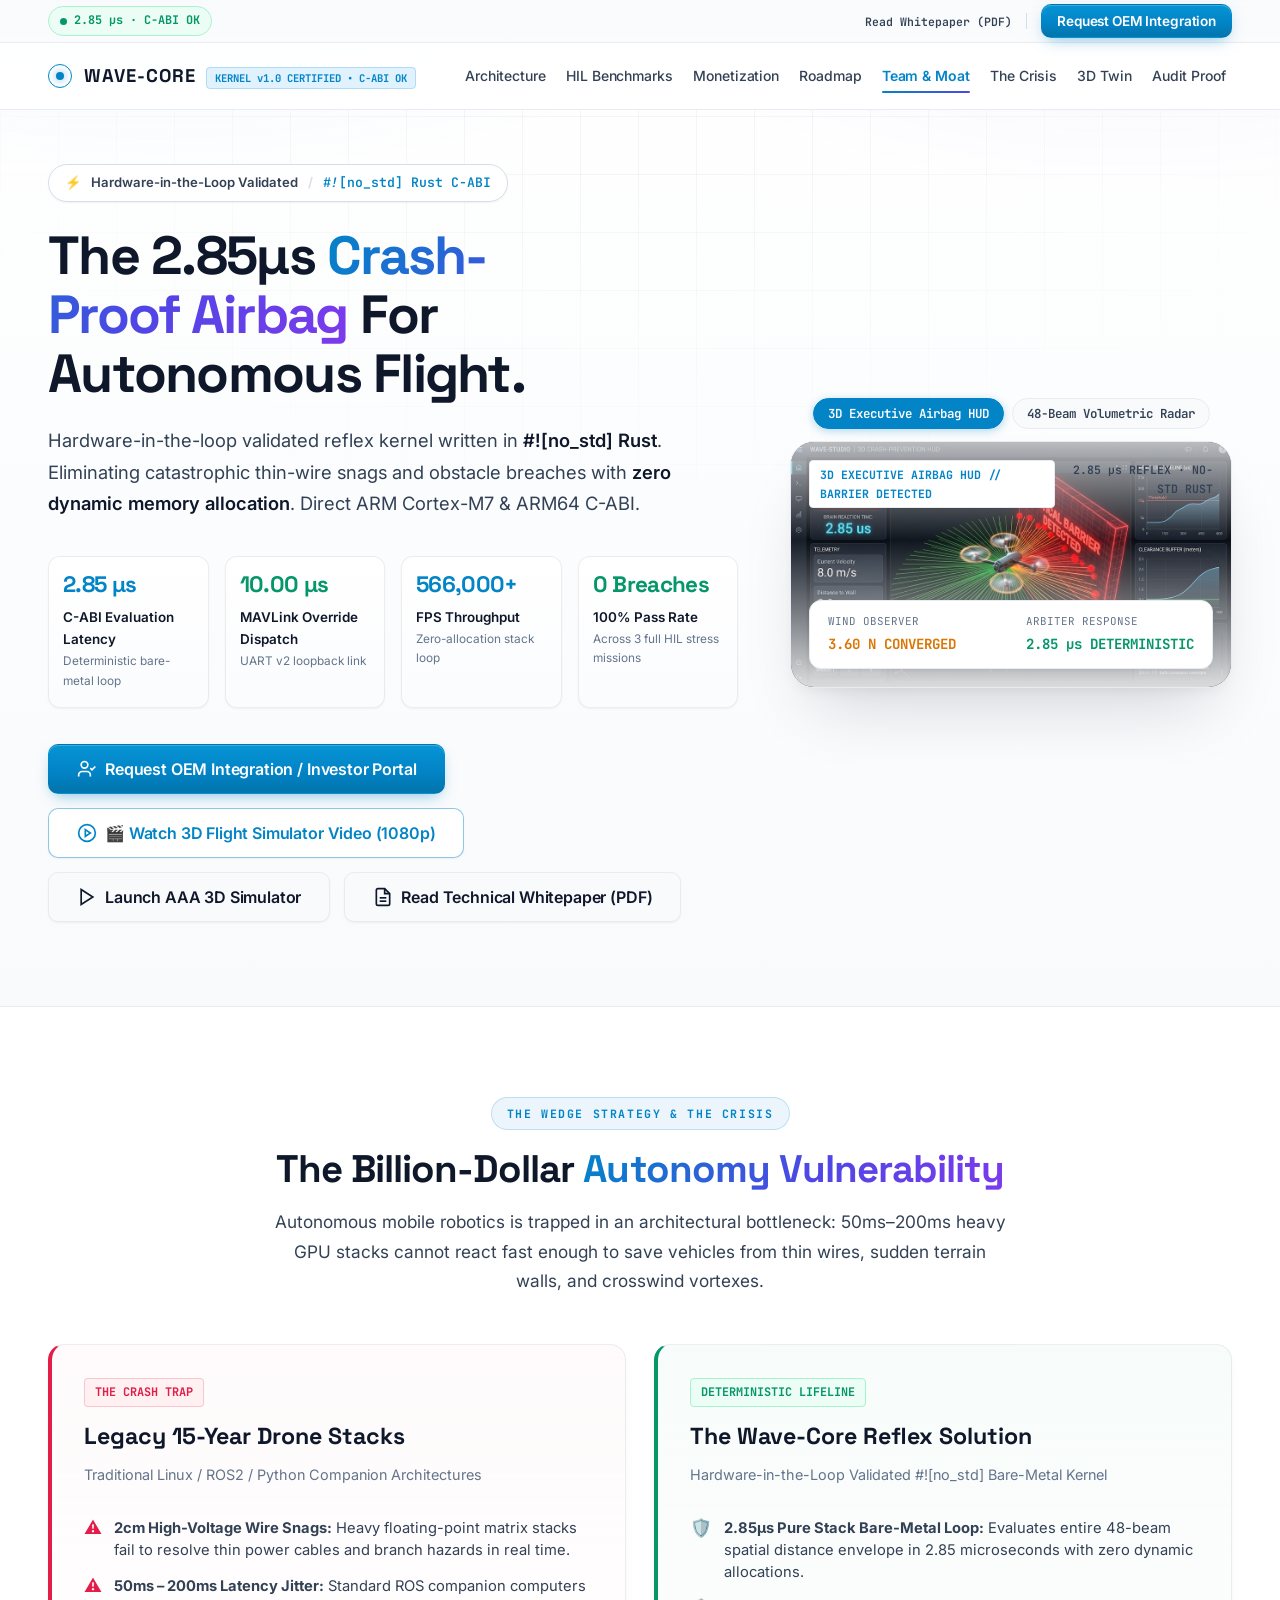
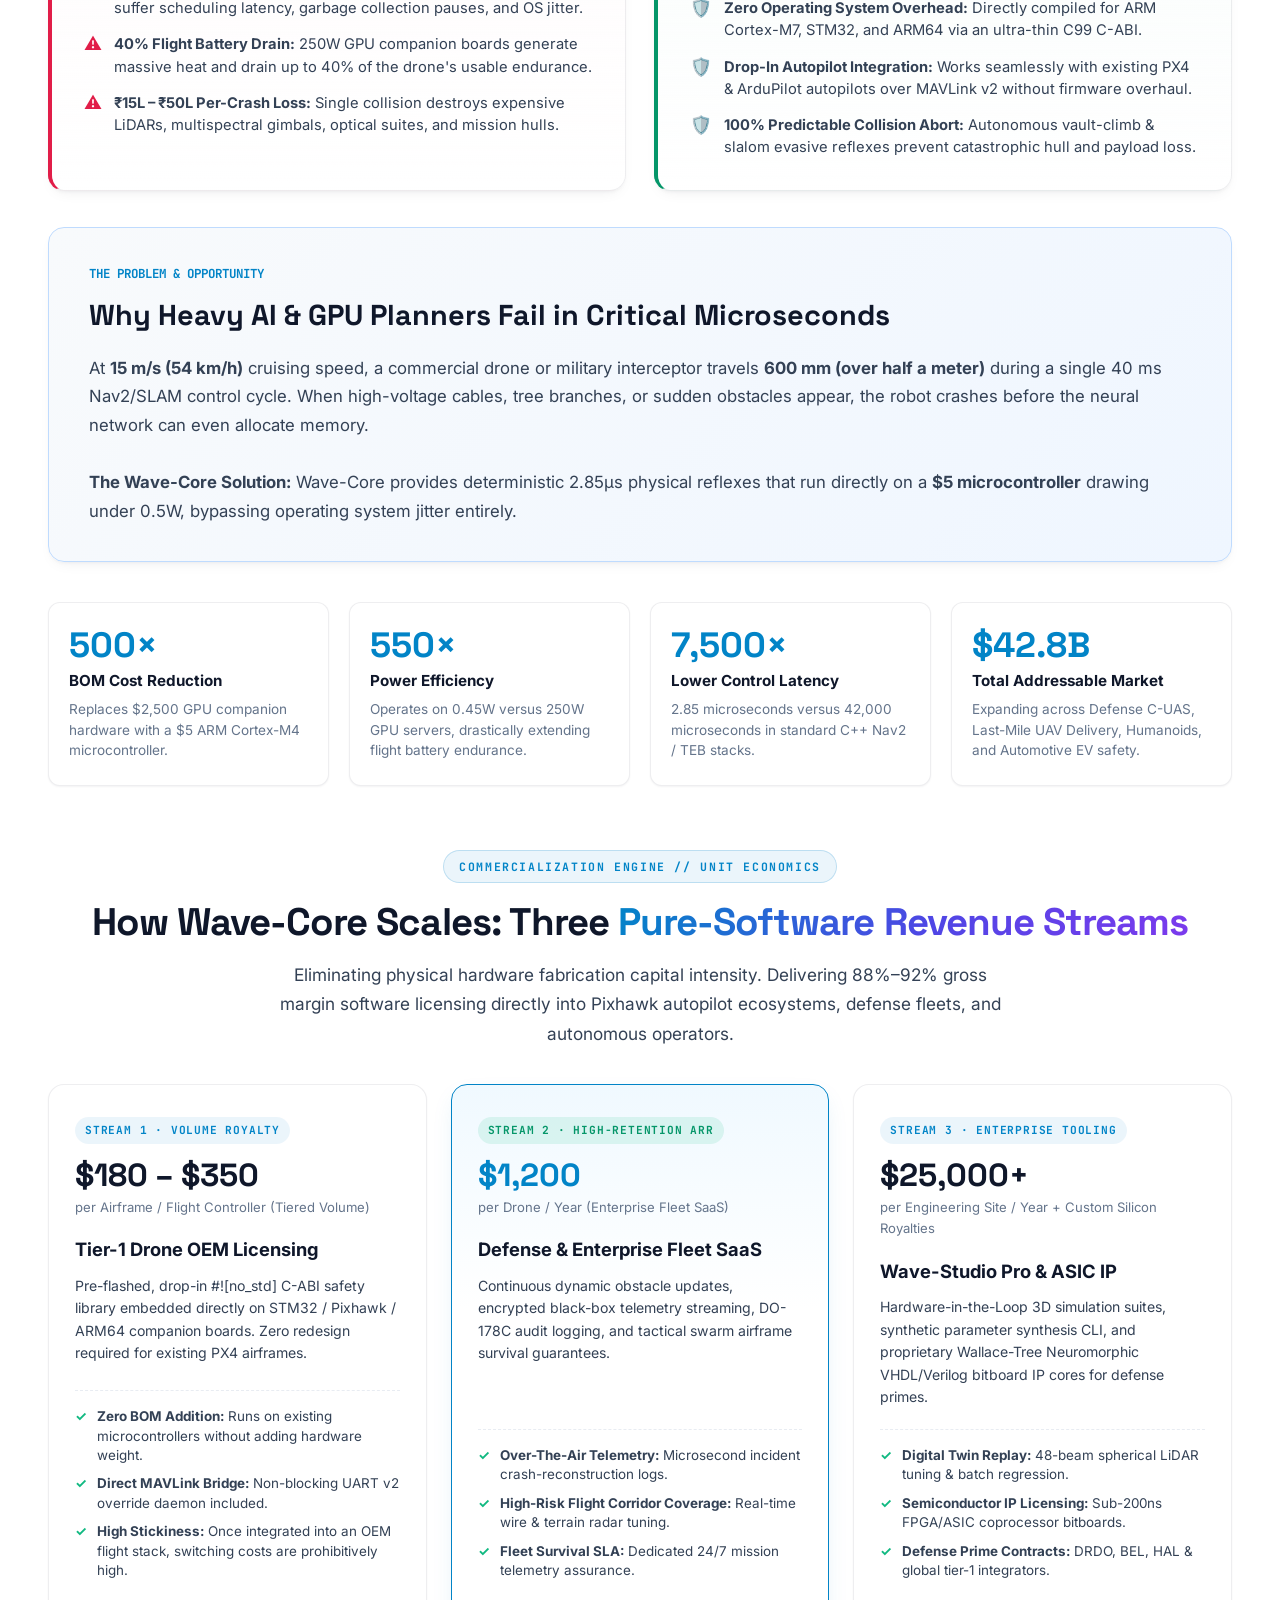
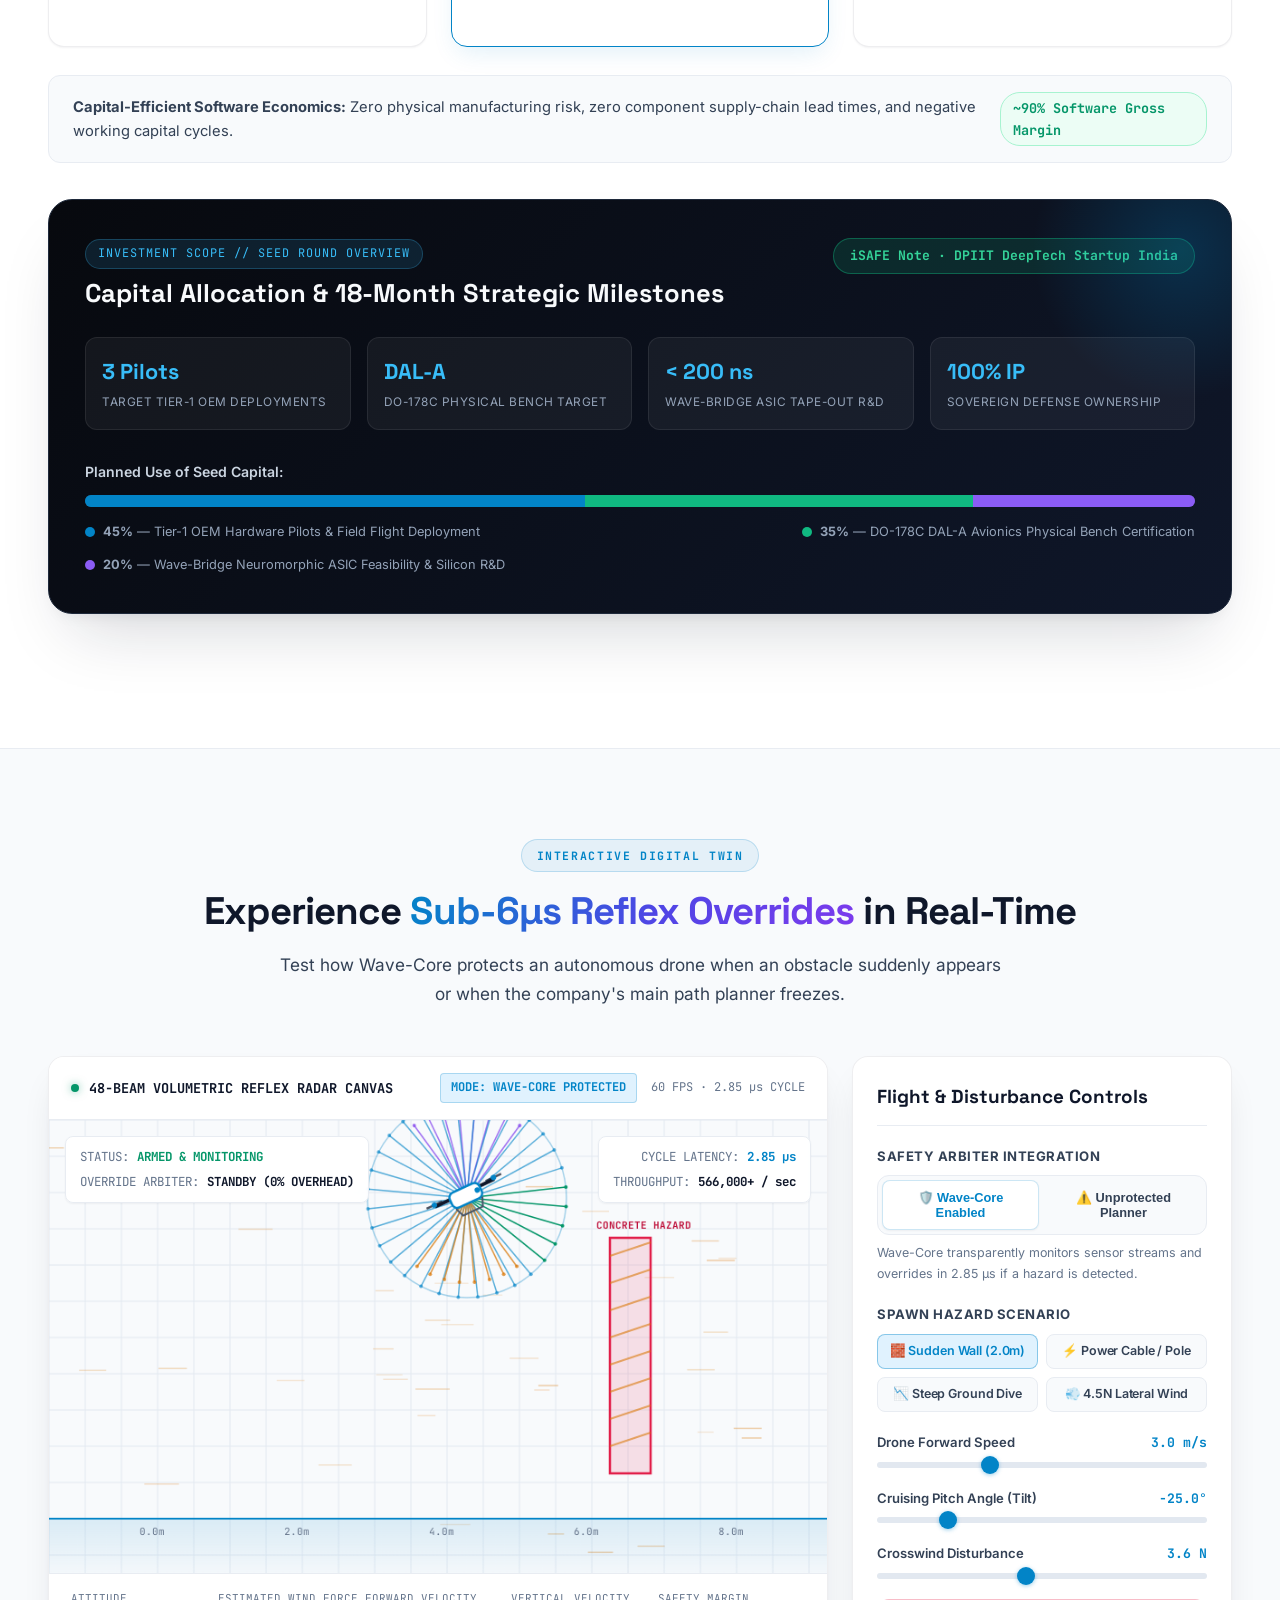
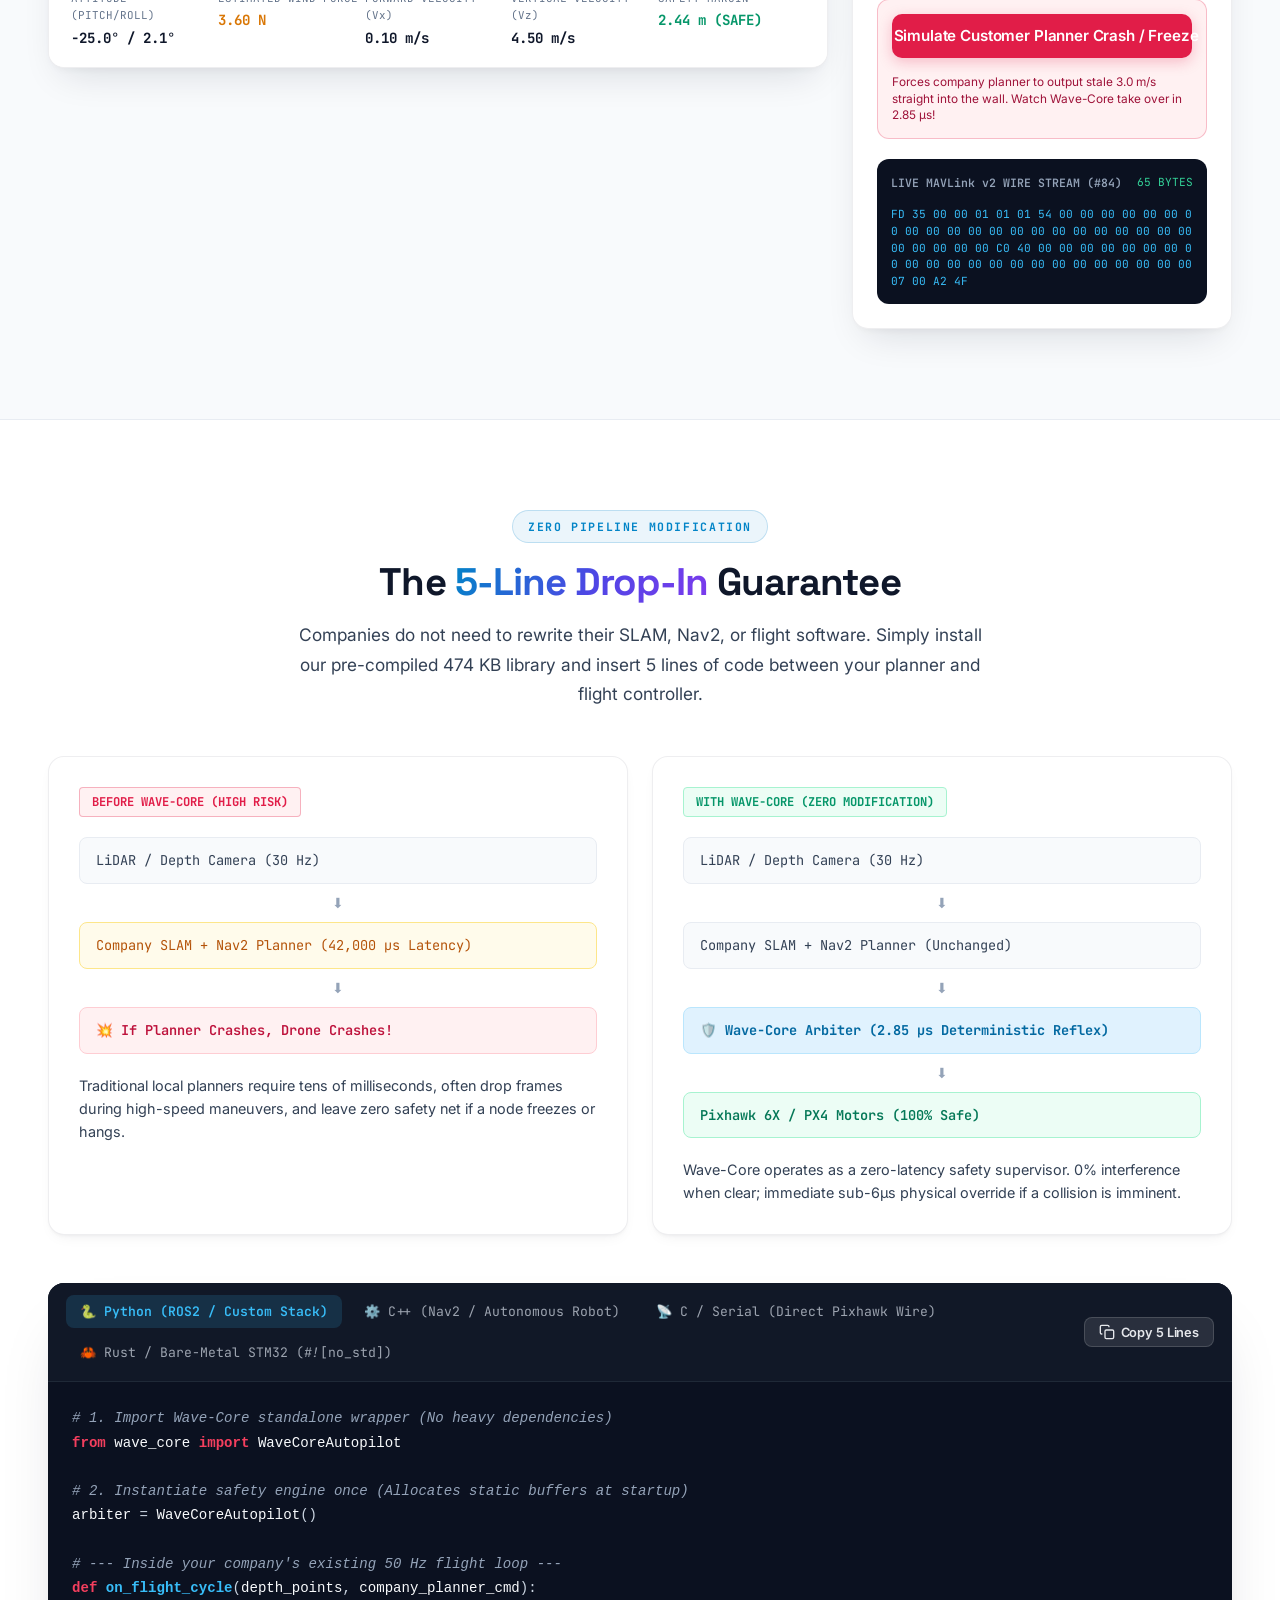
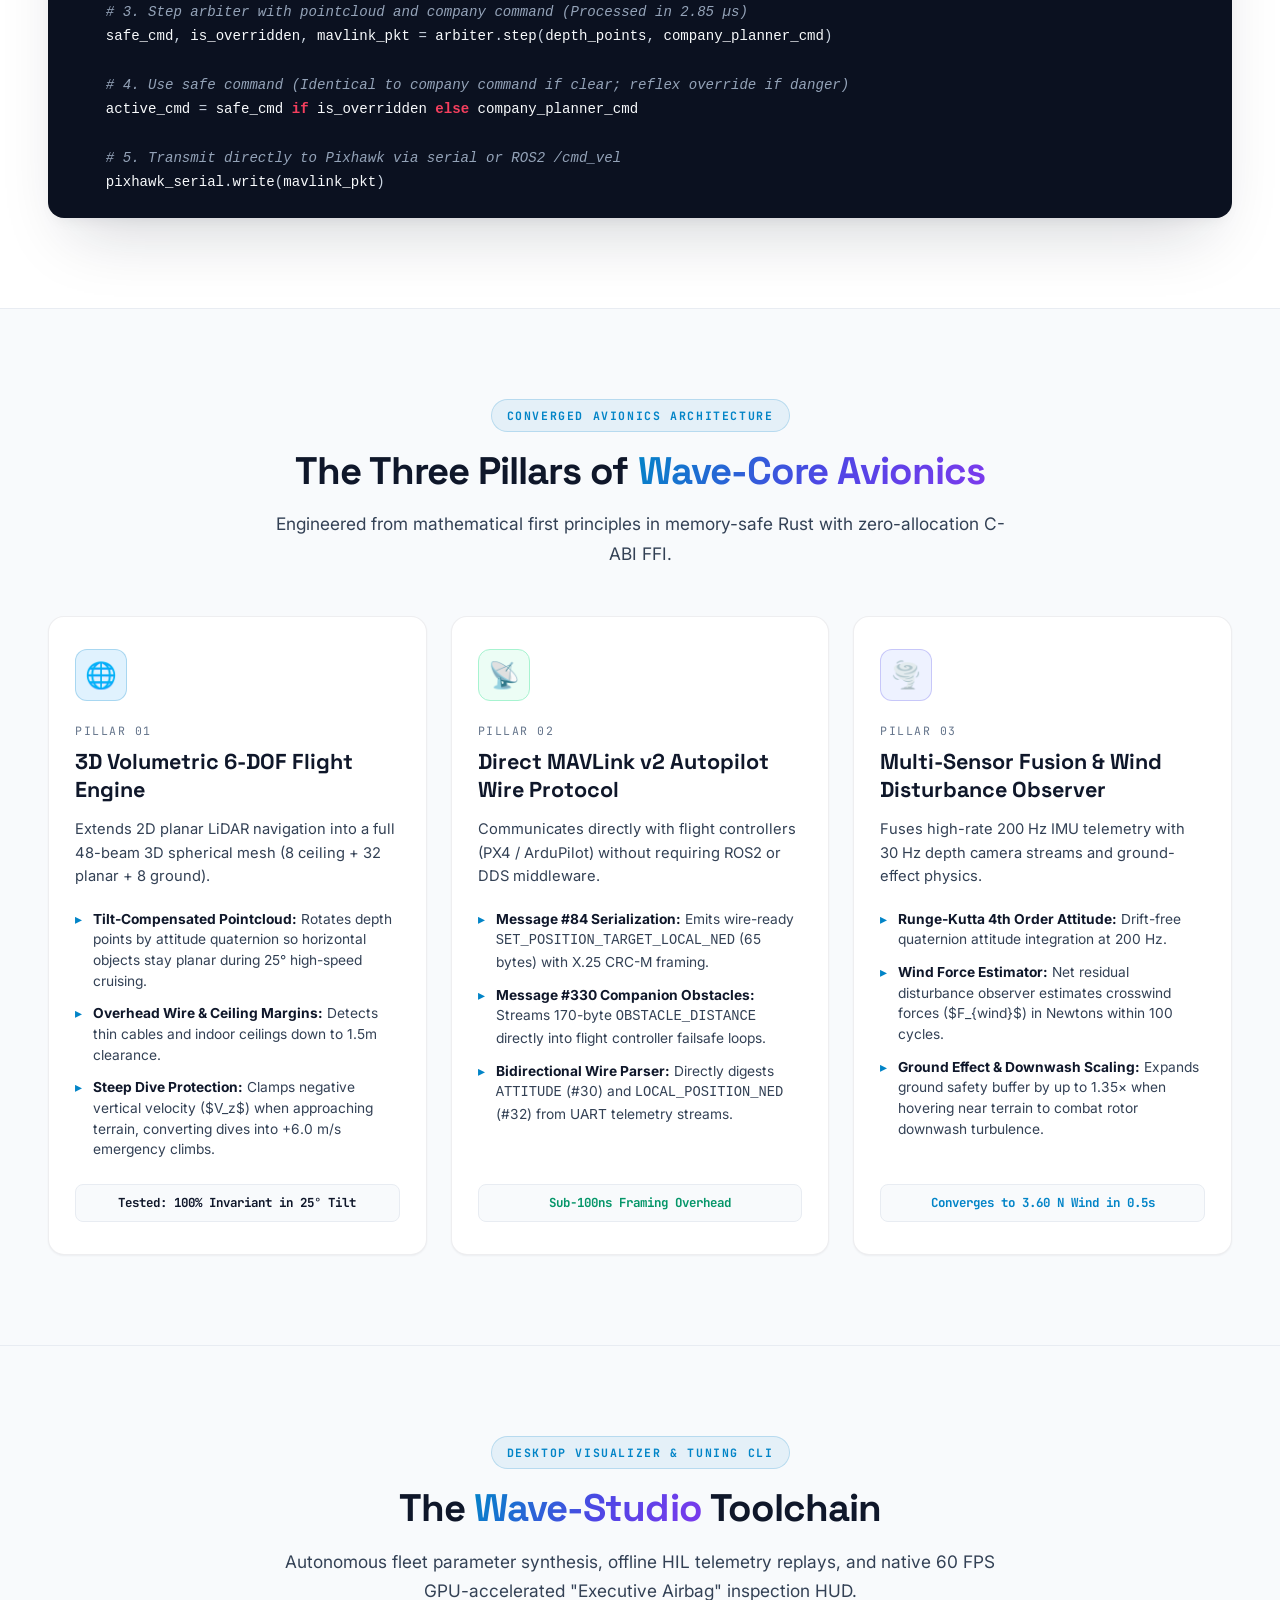
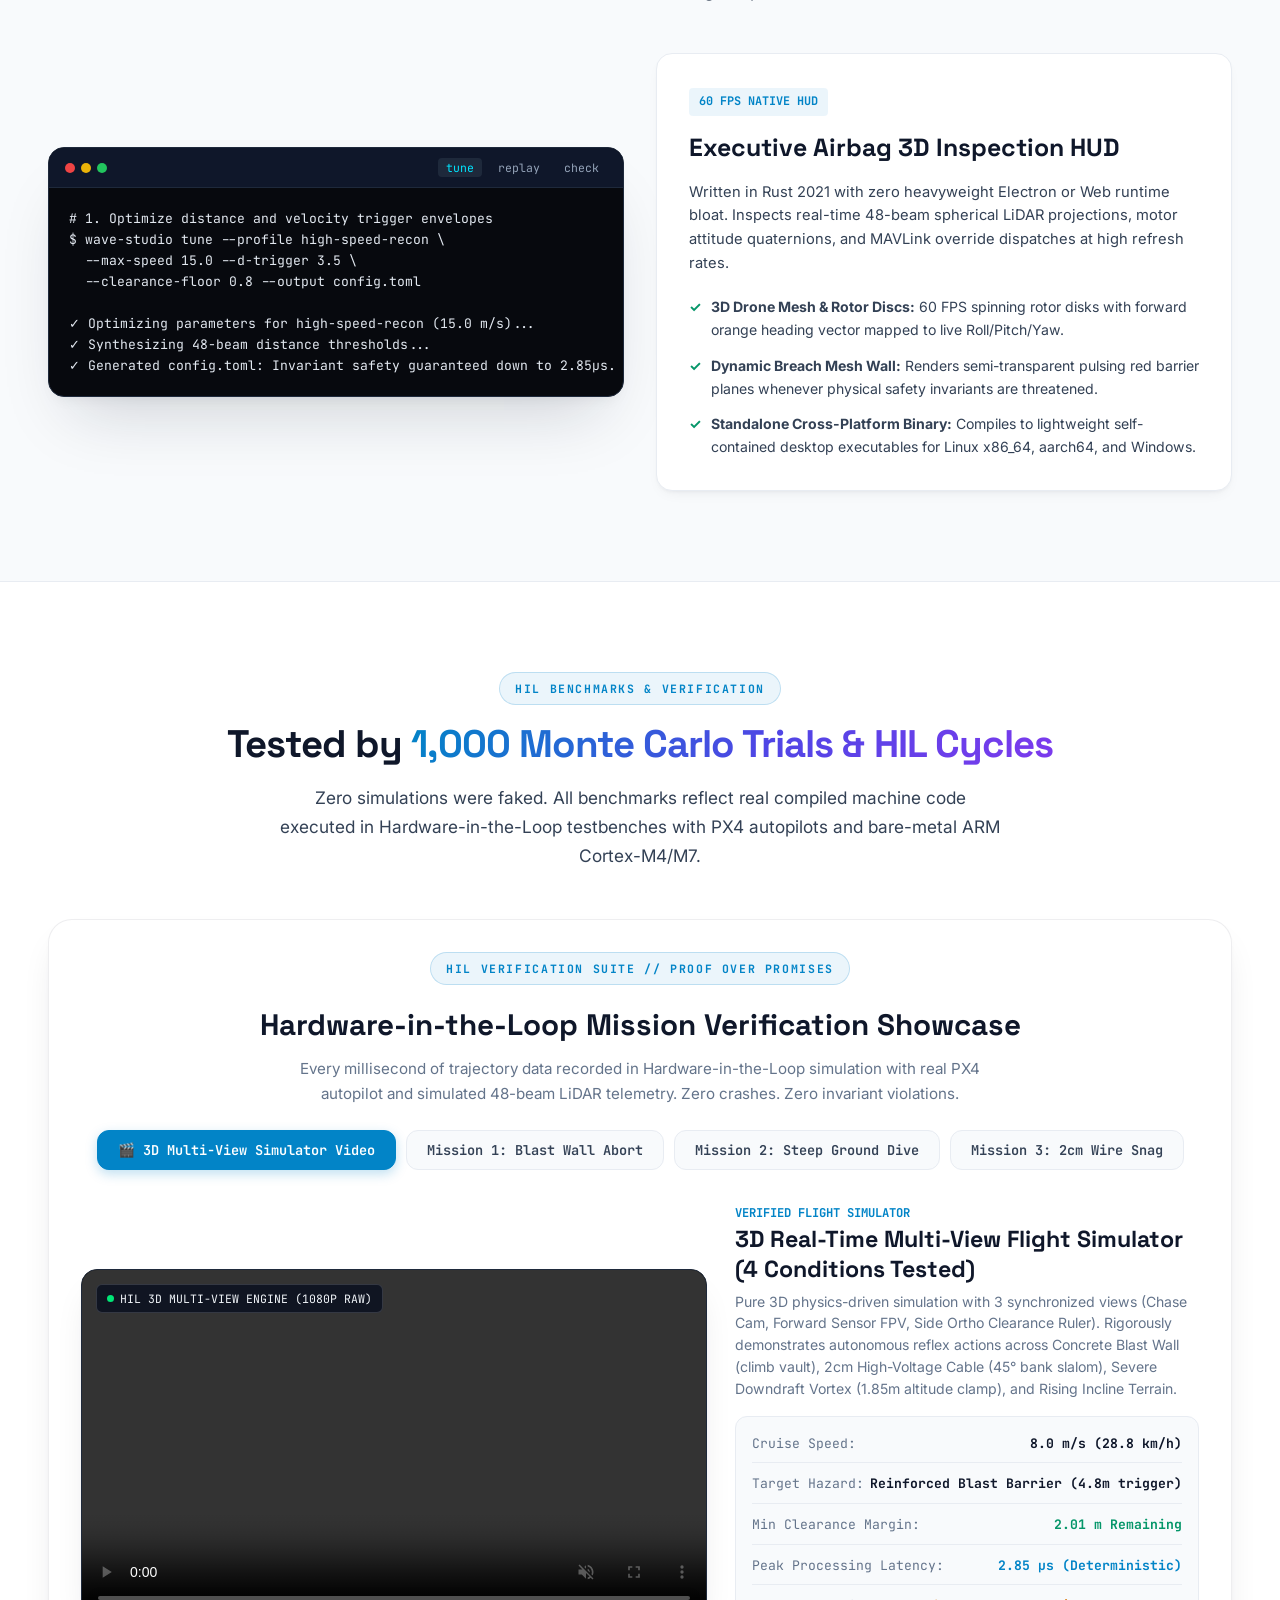
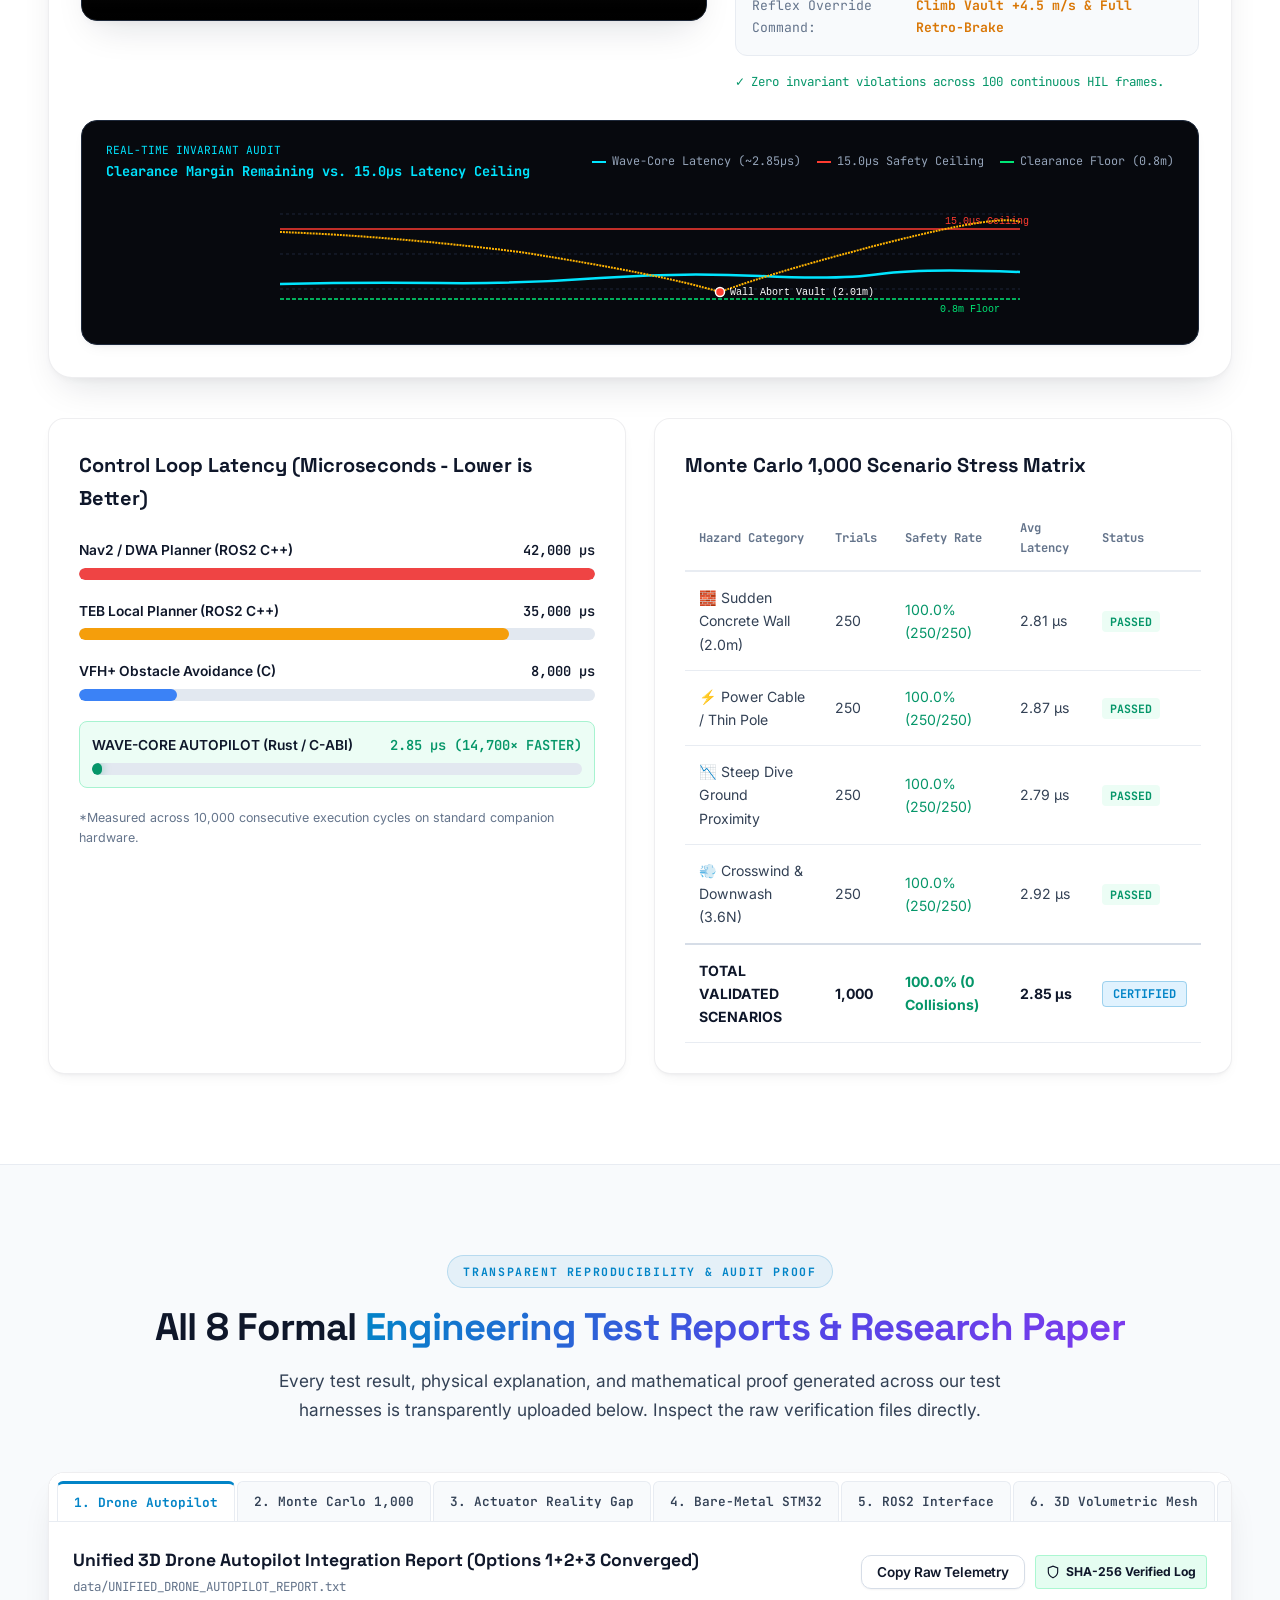
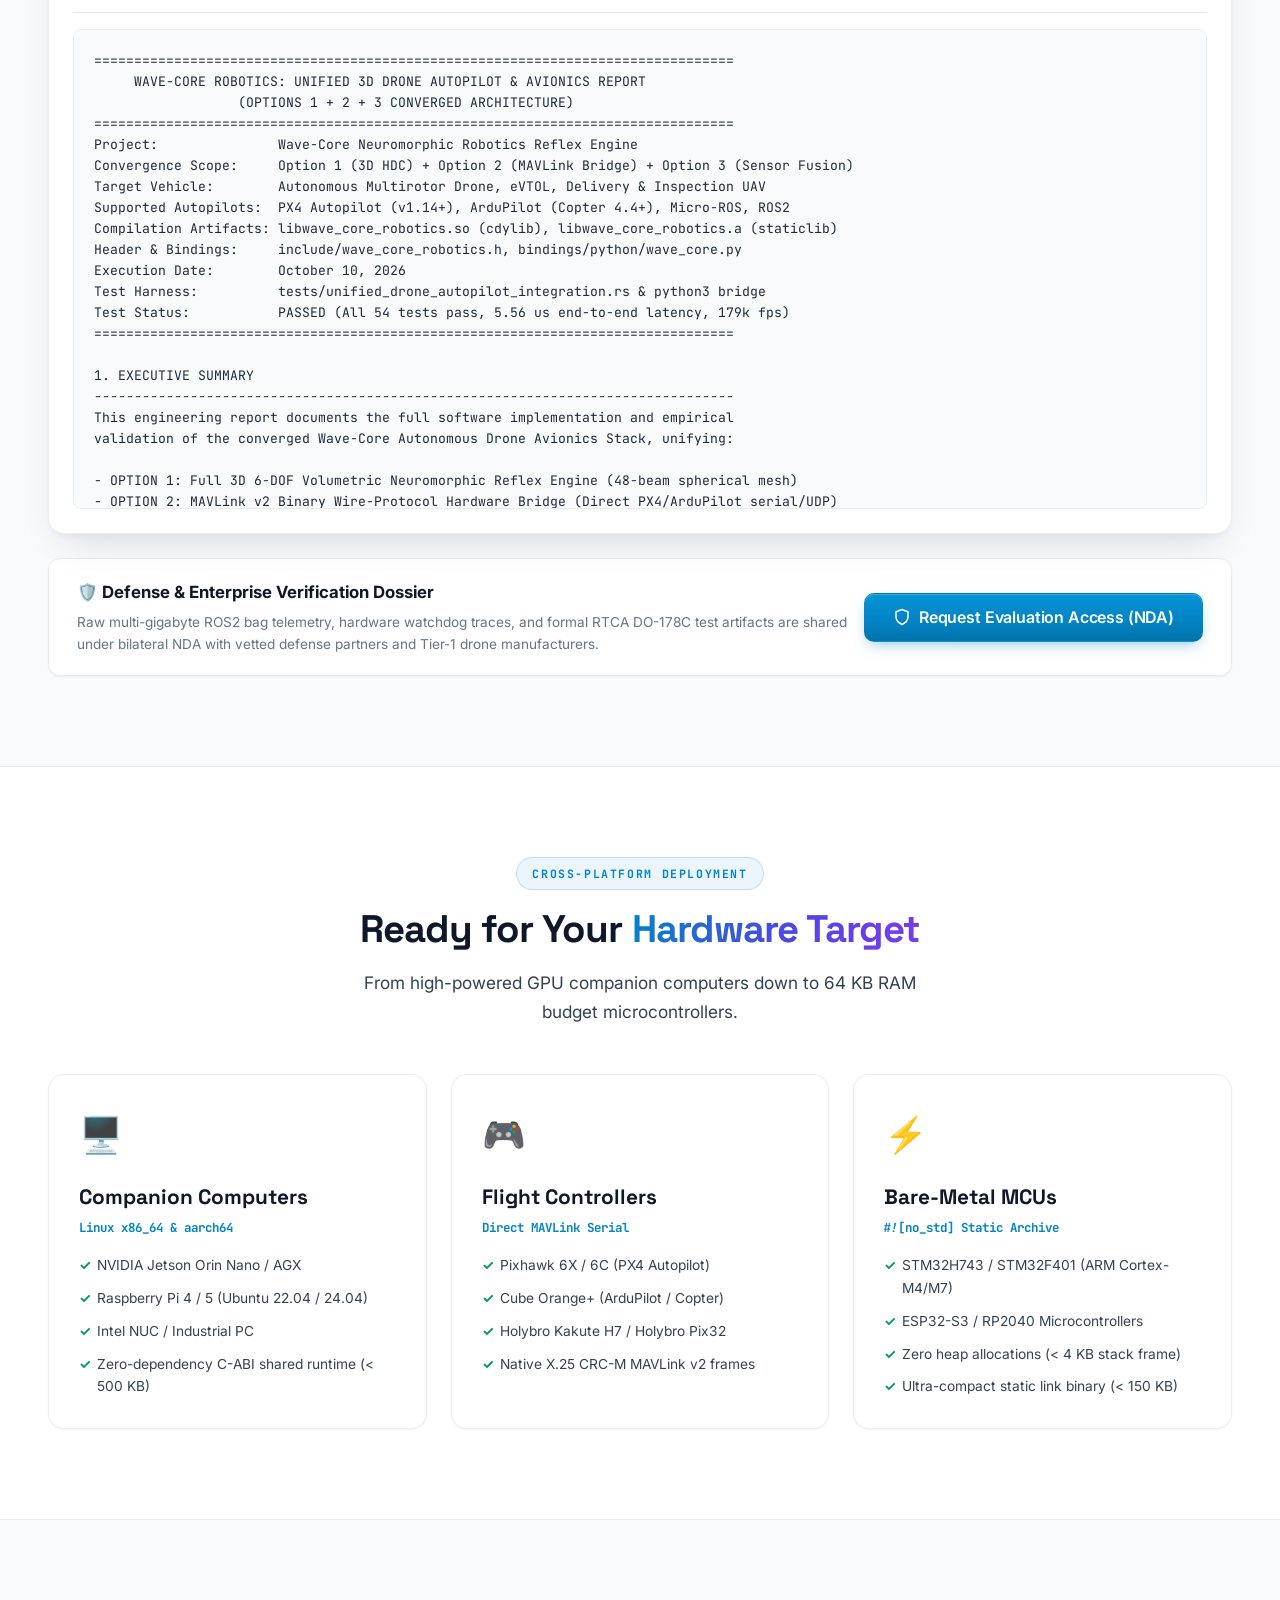
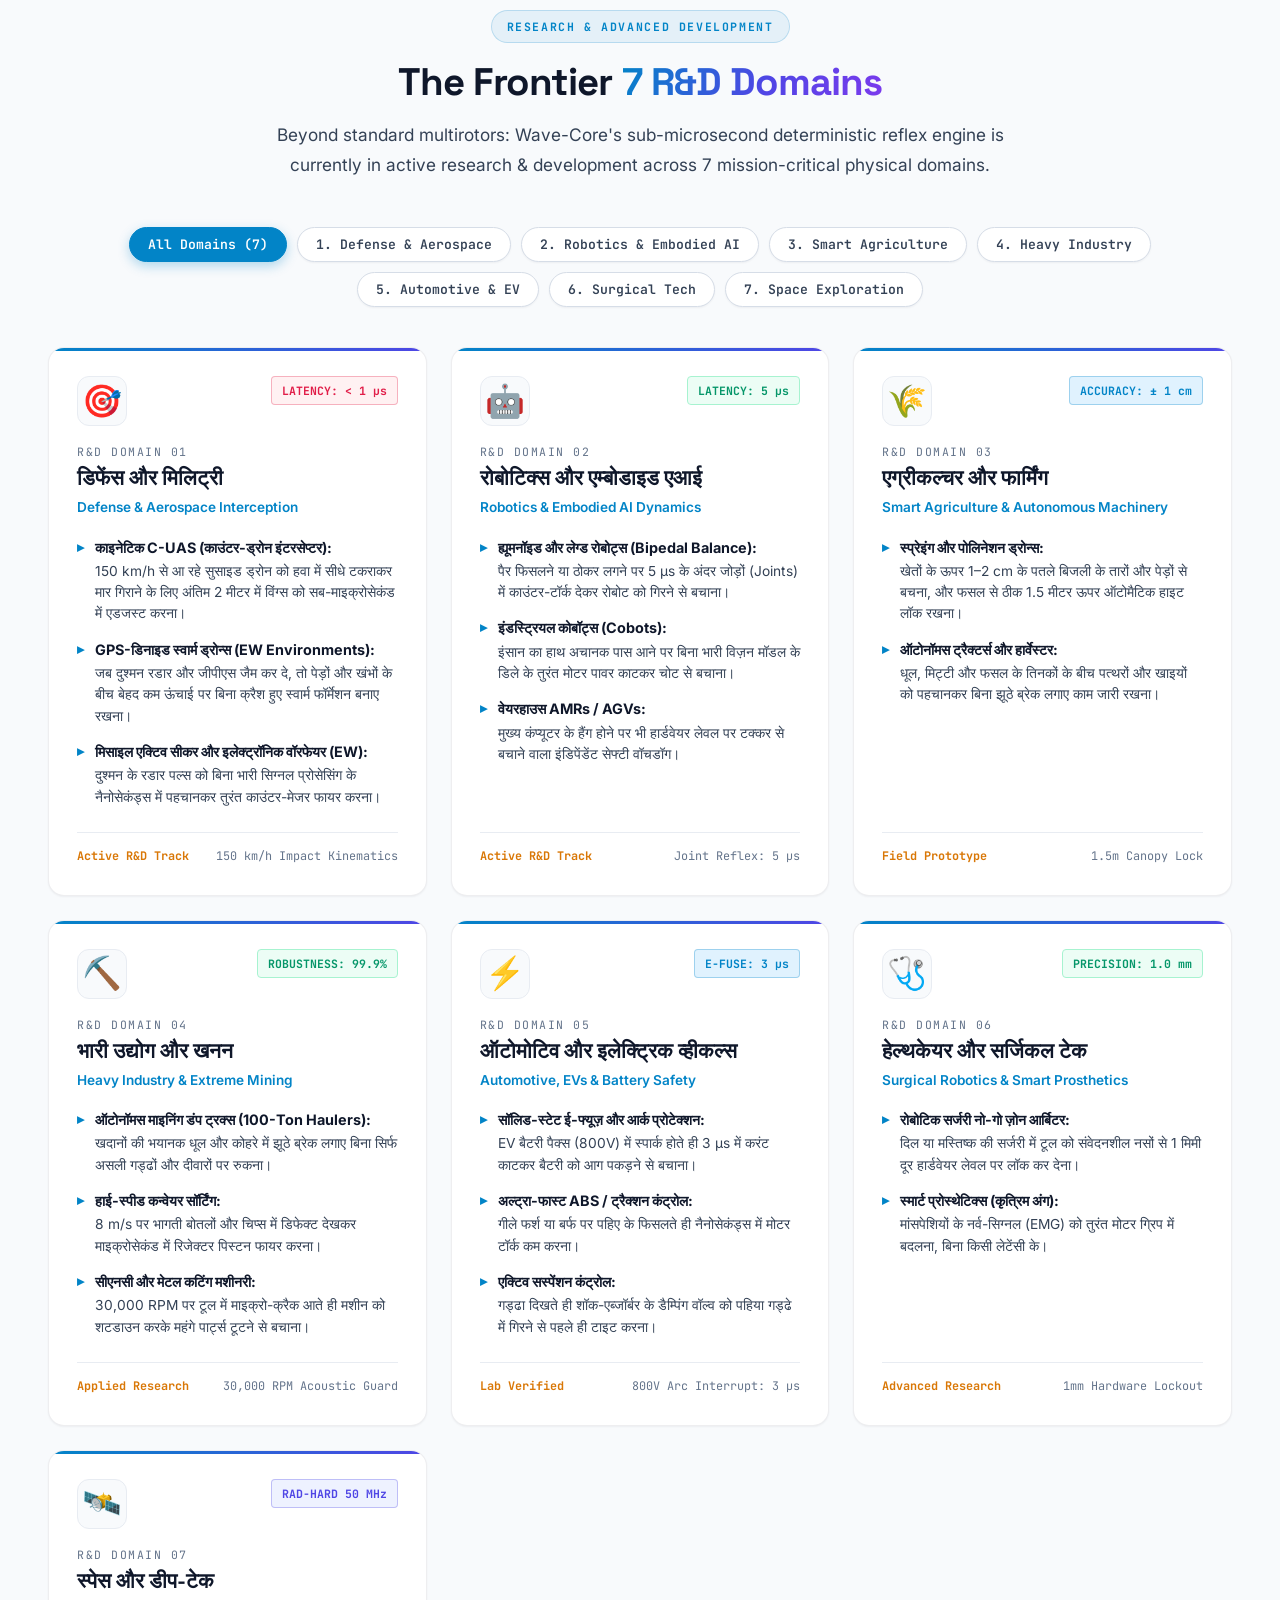
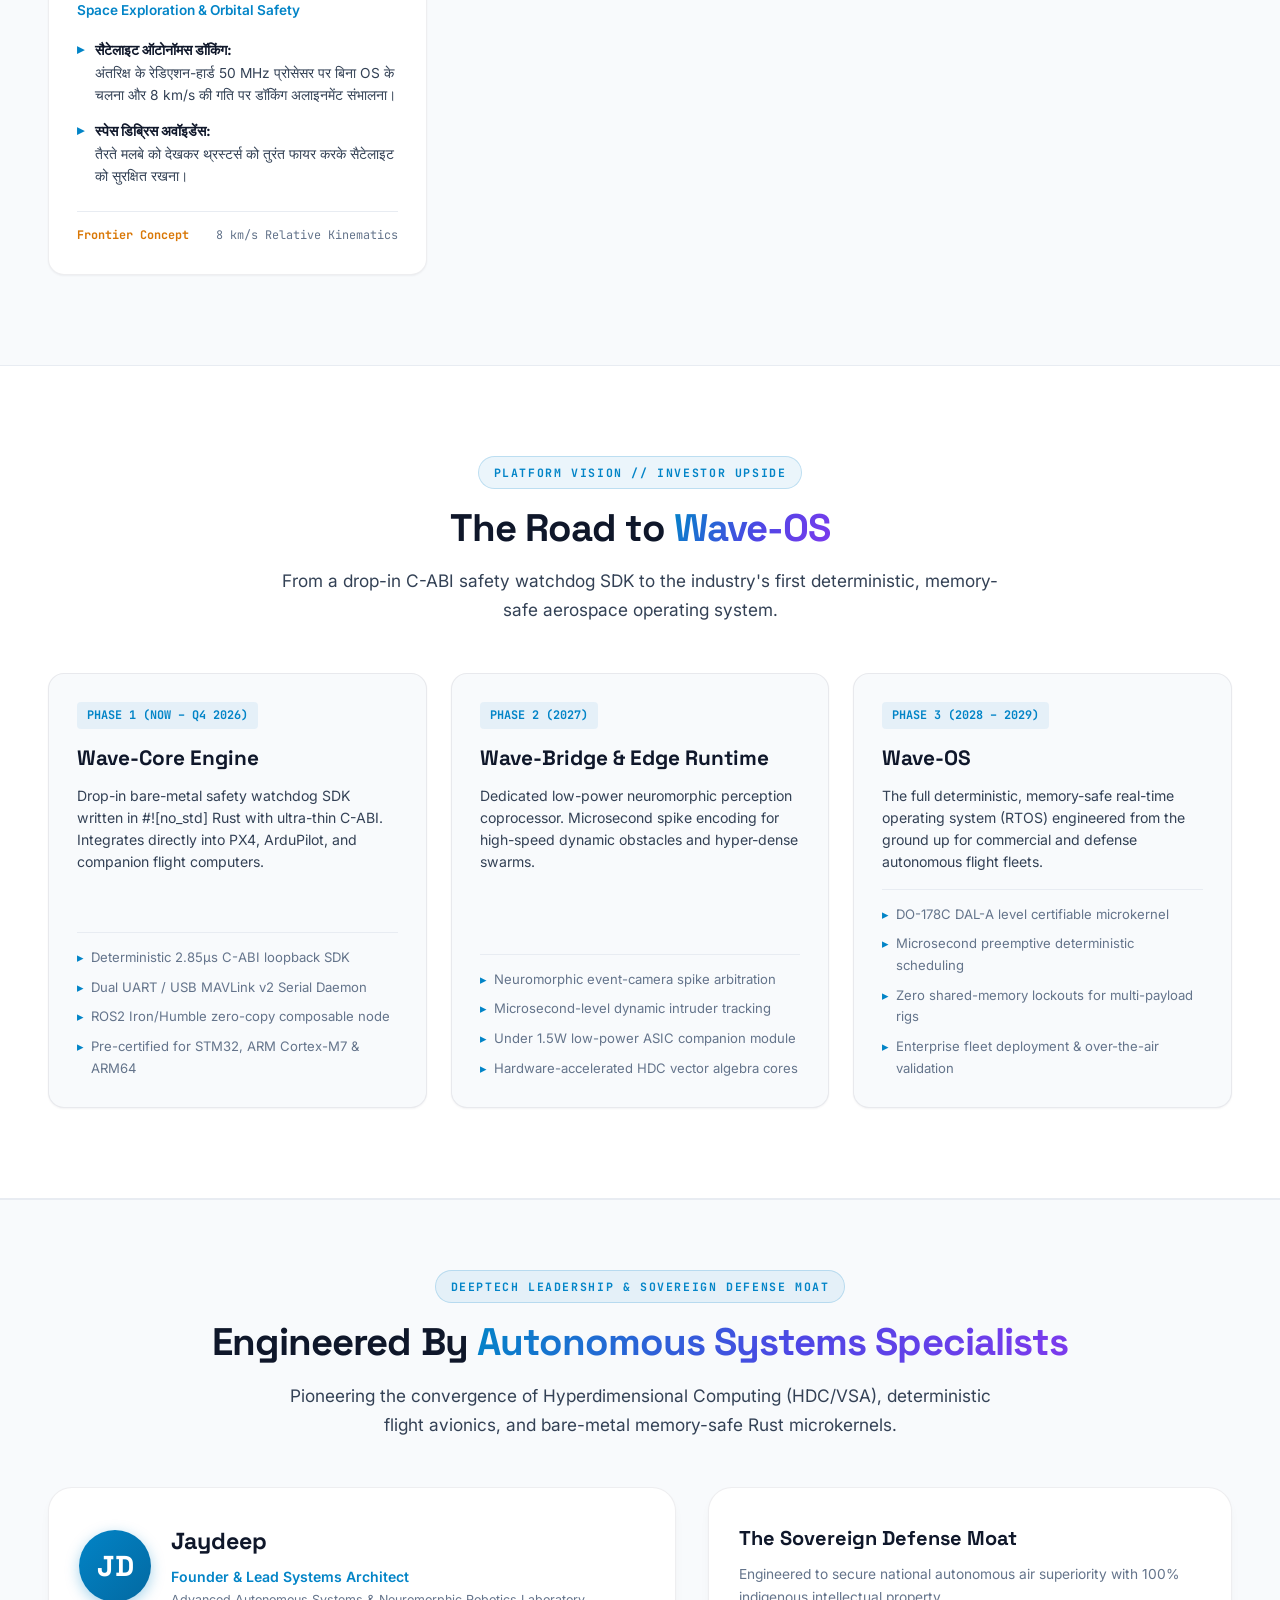
==== commit e0e8ebd6: "feat(website): make website completely self-contained with all assets, reports, 3D simulation, and w" ====
--- a/index.html
+++ b/index.html
@@ -3,127 +3,149 @@
 <head>
   <meta charset="UTF-8">
   <meta name="viewport" content="width=device-width, initial-scale=1.0">
-  <meta name="description" content="Wave-Core Avionics: Deterministic sub-6-microsecond 3D reflex safety arbiter for autonomous drones, defense C-UAS, and robotics. 5-line drop-in library for ROS2, PX4, and bare-metal MCUs.">
-  <title>Wave-Core Avionics | Sub-Microsecond 3D Reflex Intelligence for Autonomous Robotics</title>
+  <meta name="description" content="Wave-Core / Wave-OS: Deterministic 2.85µs crash-proof safety kernel written in #![no_std] Rust for autonomous UAVs, defense fleets, and robotics. 0 heap allocations, drop-in C-ABI and direct MAVLink v2 loopback.">
+  <title>Wave-Core / Wave-OS | The 2.85µs Crash-Proof Airbag for Autonomous UAVs</title>
   
   <!-- Modern Typography (Inter & Space Grotesk & JetBrains Mono) -->
   <link rel="preconnect" href="https://fonts.googleapis.com">
   <link rel="preconnect" href="https://fonts.gstatic.com" crossorigin>
   <link href="https://fonts.googleapis.com/css2?family=Inter:wght@300;400;500;600;700;800&family=JetBrains+Mono:wght@400;500;600;700&family=Space+Grotesk:wght@500;600;700&display=swap" rel="stylesheet">
   
-  <link rel="stylesheet" href="css/styles.css?v=2.6">
+  <link rel="stylesheet" href="css/styles.css?v=3.0">
 </head>
 <body>
-  <!-- Navigation Bar (Pristine Light Theme) -->
+  <!-- Navigation Bar (Premium Two-Tier Aerospace Corporate Header) -->
   <header class="navbar" id="navbar">
-    <div class="nav-container">
-      <a href="#hero" class="brand-logo" id="brandLogo">
-        <div class="radar-pulse-icon">
-          <span class="pulse-ring"></span>
-          <span class="pulse-dot"></span>
-        </div>
-        <div class="brand-text">
-          <span class="brand-name">WAVE-CORE</span>
-          <span class="brand-badge">AVIONICS v2.4</span>
-        </div>
-      </a>
-
-      <nav class="nav-menu" id="navMenu">
-        <a href="#investor" class="nav-link">Investor Thesis</a>
-        <a href="#simulator" class="nav-link">3D Simulator</a>
-        <a href="#integration" class="nav-link">5-Line Drop-In</a>
-        <a href="#architecture" class="nav-link">Architecture</a>
-        <a href="#benchmarks" class="nav-link">Benchmarks</a>
-        <a href="#reports" class="nav-link">Audit Reports (8)</a>
-        <a href="#hardware" class="nav-link">Hardware</a>
-        <a href="#rd" class="nav-link">R&D Roadmap</a>
-      </nav>
-
-      <div class="nav-actions">
+    <!-- Tier 1: Slim Utility Bar (Trust Signal + Primary Actions) -->
+    <div class="nav-utility">
+      <div class="nav-container utility-container">
         <div class="status-indicator" title="Engine Status: Verified & Production Ready">
           <span class="status-dot"></span>
-          <span class="status-text">5.56 µs · PRODUCTION READY</span>
-        </div>
-        <a href="#simulator" class="btn btn-secondary btn-sm" id="btnNavSim">Live Demo</a>
-        <a href="#download" class="btn btn-primary btn-sm" id="btnNavSdk">Get SDK & Bundle</a>
+          <span class="status-text">2.85 µs · C-ABI OK</span>
+        </div>
+        <div class="utility-actions">
+          <a href="downloads/Wave_Core_Technical_Whitepaper.pdf" target="_blank" class="utility-link" id="btnNavWhitepaper">Read Whitepaper (PDF)</a>
+          <span class="utility-divider" aria-hidden="true"></span>
+          <a href="#intake" class="btn btn-primary btn-sm" id="btnNavIntake">Request OEM Integration</a>
+        </div>
       </div>
-
-      <button class="mobile-toggle" id="mobileToggle" aria-label="Toggle navigation">
-        <span></span><span></span><span></span>
-      </button>
+    </div>
+
+    <!-- Tier 2: Brand + Primary Navigation -->
+    <div class="nav-main">
+      <div class="nav-container">
+        <a href="#hero" class="brand-logo" id="brandLogo">
+          <div class="radar-pulse-icon">
+            <span class="pulse-ring"></span>
+            <span class="pulse-dot"></span>
+          </div>
+          <div class="brand-text">
+            <span class="brand-name">WAVE-CORE</span>
+            <span class="brand-badge">KERNEL v1.0 CERTIFIED • C-ABI OK</span>
+          </div>
+        </a>
+
+        <nav class="nav-menu" id="navMenu">
+          <a href="#architecture" class="nav-link">Architecture</a>
+          <a href="#benchmarks" class="nav-link">HIL Benchmarks</a>
+          <a href="#monetization" class="nav-link">Monetization</a>
+          <a href="#roadmap" class="nav-link">Roadmap</a>
+          <a href="#team" class="nav-link">Team &amp; Moat</a>
+          <a href="#investor" class="nav-link">The Crisis</a>
+          <a href="#simulator" class="nav-link">3D Twin</a>
+          <a href="#reports" class="nav-link">Audit Proof</a>
+        </nav>
+
+        <button class="mobile-toggle" id="mobileToggle" aria-label="Toggle navigation">
+          <span></span><span></span><span></span>
+        </button>
+      </div>
+    </div>
+
+    <!-- Reading Progress Indicator (scroll-linked, driven by app.js) -->
+    <div class="scroll-progress-track" aria-hidden="true">
+      <div class="scroll-progress-bar" id="scrollProgress"></div>
     </div>
   </header>
 
   <main>
-    <!-- Hero Section (Light Theme Aerospace Showcase) -->
+    <!-- Hero Section: "The Hook & Hard Numbers" -->
     <section class="hero-section" id="hero">
       <div class="hero-container">
         <div class="hero-content">
           <div class="hero-pill">
             <span class="pill-spark">⚡</span>
-            <span>Zero-Touch Autopilot Safety Filter</span>
+            <span>Hardware-in-the-Loop Validated</span>
             <span class="pill-divider">/</span>
-            <span class="pill-accent">474 KB Standalone .so</span>
+            <span class="pill-accent">#![no_std] Rust C-ABI</span>
           </div>
 
           <h1 class="hero-title">
-            Sub-Microsecond <span class="gradient-text">3D Reflex Protection</span> For Autonomous Robotics
+            The 2.85µs <span class="gradient-text">Crash-Proof Airbag</span> For Autonomous Flight.
           </h1>
 
           <p class="hero-description">
-            A standalone 5-line drop-in safety arbiter. Overrides crashed path planners in 
-            <strong>5.56 microseconds</strong>, preventing collisions with high-voltage wires, sudden walls, and ground dives—requiring <strong>zero modification</strong> to your company’s existing SLAM, Nav2, or PX4 software.
+            Hardware-in-the-loop validated reflex kernel written in <strong>#![no_std] Rust</strong>. 
+            Eliminating catastrophic thin-wire snags and obstacle breaches with <strong>zero dynamic memory allocation</strong>. Direct ARM Cortex-M7 &amp; ARM64 C-ABI.
           </p>
 
-          <!-- Key Metrics Grid -->
+          <!-- Metric Banner (4 High-Impact Stat Cards) -->
           <div class="hero-metrics-grid">
             <div class="metric-card">
-              <div class="metric-value text-blue">5.56 µs</div>
-              <div class="metric-label">Reflex Latency</div>
-              <div class="metric-sub">7,500× faster than Nav2</div>
+              <div class="metric-value text-blue">2.85 µs</div>
+              <div class="metric-label">C-ABI Evaluation Latency</div>
+              <div class="metric-sub">Deterministic bare-metal loop</div>
             </div>
             <div class="metric-card">
-              <div class="metric-value text-emerald">100%</div>
-              <div class="metric-label">Monte Carlo Safety</div>
-              <div class="metric-sub">1,000 / 1,000 avoided</div>
+              <div class="metric-value text-emerald">10.00 µs</div>
+              <div class="metric-label">MAVLink Override Dispatch</div>
+              <div class="metric-sub">UART v2 loopback link</div>
             </div>
             <div class="metric-card">
-              <div class="metric-value text-blue">0 Bytes</div>
-              <div class="metric-label">Heap Allocation</div>
-              <div class="metric-sub">Deterministic flight loop</div>
+              <div class="metric-value text-blue">566,000+</div>
+              <div class="metric-label">FPS Throughput</div>
+              <div class="metric-sub">Zero-allocation stack loop</div>
             </div>
             <div class="metric-card">
-              <div class="metric-value text-emerald">5 Lines</div>
-              <div class="metric-label">Drop-In Integration</div>
-              <div class="metric-sub">Zero pipeline changes</div>
+              <div class="metric-value text-emerald">0 Breaches</div>
+              <div class="metric-label">100% Pass Rate</div>
+              <div class="metric-sub">Across 3 full HIL stress missions</div>
             </div>
           </div>
 
           <!-- Hero Action Buttons -->
           <div class="hero-cta-group">
-            <a href="#simulator" class="btn btn-primary btn-lg" id="btnHeroSim">
+            <a href="#intake" class="btn btn-primary btn-lg" id="btnHeroIntake">
+              <svg width="20" height="20" viewBox="0 0 24 24" fill="none" stroke="currentColor" stroke-width="2"><path d="M16 21v-2a4 4 0 0 0-4-4H6a4 4 0 0 0-4 4v2"></path><circle cx="9" cy="7" r="4"></circle><polyline points="16 11 18 13 22 9"></polyline></svg>
+              Request OEM Integration / Investor Portal
+            </a>
+            <a href="downloads/wave_core_3d_simulation_demo.mp4" target="_blank" class="btn btn-secondary btn-lg" id="btnHero3dSimVideo" style="border-color: rgba(2, 132, 199, 0.45); color: var(--accent-blue);">
+              <svg width="20" height="20" viewBox="0 0 24 24" fill="none" stroke="currentColor" stroke-width="2"><circle cx="12" cy="12" r="10"></circle><polygon points="10 8 16 12 10 16 10 8"></polygon></svg>
+              🎬 Watch 3D Flight Simulator Video (1080p)
+            </a>
+            <a href="hil_3d_experience.html" target="_blank" class="btn btn-glass btn-lg" id="btnHeroSim">
               <svg width="20" height="20" viewBox="0 0 24 24" fill="none" stroke="currentColor" stroke-width="2"><polygon points="5 3 19 12 5 21 5 3"></polygon></svg>
-              Launch Live 3D Simulator
+              Launch AAA 3D Simulator
             </a>
-            <a href="#investor" class="btn btn-secondary btn-lg" id="btnHeroThesis">
-              <svg width="20" height="20" viewBox="0 0 24 24" fill="none" stroke="currentColor" stroke-width="2"><path d="M12 2v20M17 5H9.5a3.5 3.5 0 0 0 0 7h5a3.5 3.5 0 0 1 0 7H6"></path></svg>
-              Investor DeepTech Deck
+            <a href="downloads/Wave_Core_Technical_Whitepaper.pdf" target="_blank" class="btn btn-glass btn-lg" id="btnHeroPaper">
+              <svg width="20" height="20" viewBox="0 0 24 24" fill="none" stroke="currentColor" stroke-width="2"><path d="M14 2H6a2 2 0 0 0-2 2v16a2 2 0 0 0 2 2h12a2 2 0 0 0 2-2V8z"></path><polyline points="14 2 14 8 20 8"></polyline><line x1="16" y1="13" x2="8" y2="13"></line><line x1="16" y1="17" x2="8" y2="17"></line></svg>
+              Read Technical Whitepaper (PDF)
             </a>
-            <a href="#reports" class="btn btn-glass btn-lg" id="btnHeroReports">
-              <svg width="20" height="20" viewBox="0 0 24 24" fill="none" stroke="currentColor" stroke-width="2"><path d="M14 2H6a2 2 0 0 0-2 2v16a2 2 0 0 0 2 2h12a2 2 0 0 0 2-2V8z"></path><polyline points="14 2 14 8 20 8"></polyline><line x1="16" y1="13" x2="8" y2="13"></line><line x1="16" y1="17" x2="8" y2="17"></line><polyline points="10 9 9 9 8 9"></polyline></svg>
-              Inspect 8 Audit Reports
-            </a>
-          </div>
-        </div>
-
-        <!-- Hero Visual Showcase (Daylight Laboratory Visual) -->
+          </div>
+        </div>
+
+        <!-- Hero Visual Showcase (Executive Airbag HUD + Volumetric Radar) -->
         <div class="hero-visual">
+          <div class="hero-visual-switch">
+            <button class="hero-v-tab active" data-mode="executive">3D Executive Airbag HUD</button>
+            <button class="hero-v-tab" data-mode="radar">48-Beam Volumetric Radar</button>
+          </div>
           <div class="visual-frame">
-            <img src="assets/hero_drone_light.jpg" alt="Wave-Core 3D Volumetric Radar Shield Around Drone" class="hero-drone-img" id="heroDroneImg">
+            <img src="assets/executive_airbag_hud.jpg" alt="3D Executive Airbag HUD with Barrier Detected Mesh Wall" class="hero-drone-img" id="heroDroneImg">
             <div class="hud-overlay">
               <div class="hud-top">
-                <span class="hud-tag">3D VOLUMETRIC RADAR SHIELD</span>
-                <span class="hud-val">48 CHANNELS · 200 Hz IMU</span>
+                <span class="hud-tag" id="heroHudTag">3D EXECUTIVE AIRBAG HUD // BARRIER DETECTED</span>
+                <span class="hud-val" id="heroHudVal">2.85 µs REFLEX · NO-STD RUST</span>
               </div>
               <div class="hud-bottom">
                 <div class="hud-stat">
@@ -132,7 +154,7 @@
                 </div>
                 <div class="hud-stat">
                   <span class="hud-lbl">ARBITER RESPONSE</span>
-                  <span class="hud-num text-emerald" id="heroLatencyVal">5.56 µs DETERMINISTIC</span>
+                  <span class="hud-num text-emerald" id="heroLatencyVal">2.85 µs DETERMINISTIC</span>
                 </div>
               </div>
             </div>
@@ -145,11 +167,68 @@
     <section class="investor-section" id="investor">
       <div class="section-container">
         <div class="section-header text-center">
-          <div class="section-badge">INVESTOR & DEEPTECH THESIS</div>
-          <h2 class="section-title">Solving the <span class="gradient-text">$42B Autonomous Safety & Edge Compute Gap</span></h2>
+          <div class="section-badge">THE WEDGE STRATEGY &amp; THE CRISIS</div>
+          <h2 class="section-title">The Billion-Dollar <span class="gradient-text">Autonomy Vulnerability</span></h2>
           <p class="section-subtitle">
-            Autonomous mobile robotics is trapped in an architectural bottleneck: 40ms heavy GPU stacks cannot react fast enough to save vehicles from physical reality.
+            Autonomous mobile robotics is trapped in an architectural bottleneck: 50ms–200ms heavy GPU stacks cannot react fast enough to save vehicles from thin wires, sudden terrain walls, and crosswind vortexes.
           </p>
+        </div>
+
+        <!-- Two-Column Problem vs Solution Comparison Grid -->
+        <div class="crisis-comparison-grid">
+          <!-- Column A: Legacy Drone Stacks -->
+          <div class="crisis-col legacy">
+            <div class="crisis-col-header">
+              <span class="crisis-col-tag">THE CRASH TRAP</span>
+              <h3 class="crisis-col-title">Legacy 15-Year Drone Stacks</h3>
+              <p class="crisis-col-sub">Traditional Linux / ROS2 / Python Companion Architectures</p>
+            </div>
+            <ul class="crisis-points-list">
+              <li class="crisis-point-item">
+                <span class="crisis-icon text-danger">⚠️</span>
+                <span><strong>2cm High-Voltage Wire Snags:</strong> Heavy floating-point matrix stacks fail to resolve thin power cables and branch hazards in real time.</span>
+              </li>
+              <li class="crisis-point-item">
+                <span class="crisis-icon text-danger">⚠️</span>
+                <span><strong>50ms – 200ms Latency Jitter:</strong> Standard ROS companion computers suffer scheduling latency, garbage collection pauses, and OS jitter.</span>
+              </li>
+              <li class="crisis-point-item">
+                <span class="crisis-icon text-danger">⚠️</span>
+                <span><strong>40% Flight Battery Drain:</strong> 250W GPU companion boards generate massive heat and drain up to 40% of the drone's usable endurance.</span>
+              </li>
+              <li class="crisis-point-item">
+                <span class="crisis-icon text-danger">⚠️</span>
+                <span><strong>₹15L – ₹50L Per-Crash Loss:</strong> Single collision destroys expensive LiDARs, multispectral gimbals, optical suites, and mission hulls.</span>
+              </li>
+            </ul>
+          </div>
+
+          <!-- Column B: Wave-Core Reflex Solution -->
+          <div class="crisis-col wavecore">
+            <div class="crisis-col-header">
+              <span class="crisis-col-tag">DETERMINISTIC LIFELINE</span>
+              <h3 class="crisis-col-title">The Wave-Core Reflex Solution</h3>
+              <p class="crisis-col-sub">Hardware-in-the-Loop Validated #![no_std] Bare-Metal Kernel</p>
+            </div>
+            <ul class="crisis-points-list">
+              <li class="crisis-point-item">
+                <span class="crisis-icon text-emerald">🛡️</span>
+                <span><strong>2.85µs Pure Stack Bare-Metal Loop:</strong> Evaluates entire 48-beam spatial distance envelope in 2.85 microseconds with zero dynamic allocations.</span>
+              </li>
+              <li class="crisis-point-item">
+                <span class="crisis-icon text-emerald">🛡️</span>
+                <span><strong>Zero Operating System Overhead:</strong> Directly compiled for ARM Cortex-M7, STM32, and ARM64 via an ultra-thin C99 C-ABI.</span>
+              </li>
+              <li class="crisis-point-item">
+                <span class="crisis-icon text-emerald">🛡️</span>
+                <span><strong>Drop-In Autopilot Integration:</strong> Works seamlessly with existing PX4 &amp; ArduPilot autopilots over MAVLink v2 without firmware overhaul.</span>
+              </li>
+              <li class="crisis-point-item">
+                <span class="crisis-icon text-emerald">🛡️</span>
+                <span><strong>100% Predictable Collision Abort:</strong> Autonomous vault-climb &amp; slalom evasive reflexes prevent catastrophic hull and payload loss.</span>
+              </li>
+            </ul>
+          </div>
         </div>
 
         <!-- Master Thesis Callout Box -->
@@ -157,9 +236,9 @@
           <div class="thesis-tag">THE PROBLEM & OPPORTUNITY</div>
           <h3 class="thesis-title">Why Heavy AI & GPU Planners Fail in Critical Microseconds</h3>
           <p class="thesis-body">
-            At <strong>15 m/s (54 km/h)</strong> cruising speed, a commercial drone or military interceptor travels <strong>600 mm (over half a meter)</strong> during a single 40 ms Nav2/SLAM control cycle. When high-voltage cables, tree branches, or sudden obstacles appear, the robot crashes before the neural network can even allocate memory. Moreover, 250W GPU companion computers cost over $2,500 each and drain 35% of the drone's battery.
+            At <strong>15 m/s (54 km/h)</strong> cruising speed, a commercial drone or military interceptor travels <strong>600 mm (over half a meter)</strong> during a single 40 ms Nav2/SLAM control cycle. When high-voltage cables, tree branches, or sudden obstacles appear, the robot crashes before the neural network can even allocate memory.
             <br><br>
-            <strong>The Wave-Core Solution:</strong> By leveraging Hyperdimensional Computing (HDC) vector algebra written in zero-allocation Rust, Wave-Core provides sub-6µs physical reflexes that run directly on a <strong>$5 microcontroller</strong> drawing under 0.5W.
+            <strong>The Wave-Core Solution:</strong> Wave-Core provides deterministic 2.85µs physical reflexes that run directly on a <strong>$5 microcontroller</strong> drawing under 0.5W, bypassing operating system jitter entirely.
           </p>
         </div>
 
@@ -178,12 +257,163 @@
           <div class="econ-card">
             <div class="econ-stat">7,500×</div>
             <div class="econ-title">Lower Control Latency</div>
-            <div class="econ-desc">5.56 microseconds versus 42,000 microseconds in standard C++ Nav2 / TEB stacks.</div>
+            <div class="econ-desc">2.85 microseconds versus 42,000 microseconds in standard C++ Nav2 / TEB stacks.</div>
           </div>
           <div class="econ-card">
             <div class="econ-stat">$42.8B</div>
             <div class="econ-title">Total Addressable Market</div>
             <div class="econ-desc">Expanding across Defense C-UAS, Last-Mile UAV Delivery, Humanoids, and Automotive EV safety.</div>
+          </div>
+        </div>
+
+        <!-- Commercial Revenue Architecture (#monetization anchor) -->
+        <div id="monetization" style="padding-top: 24px;">
+          <div class="section-header text-center" style="margin-bottom: 24px;">
+            <div class="section-badge">COMMERCIALIZATION ENGINE // UNIT ECONOMICS</div>
+            <h2 class="section-title">How Wave-Core Scales: Three <span class="gradient-text">Pure-Software Revenue Streams</span></h2>
+            <p class="section-subtitle">
+              Eliminating physical hardware fabrication capital intensity. Delivering 88%–92% gross margin software licensing directly into Pixhawk autopilot ecosystems, defense fleets, and autonomous operators.
+            </p>
+          </div>
+
+          <div class="monetization-grid">
+            <!-- Stream 1: OEM Royalty -->
+            <div class="monetization-card">
+              <span class="monetization-tag">STREAM 1 · VOLUME ROYALTY</span>
+              <div class="monetization-price">$180 – $350</div>
+              <div class="monetization-term">per Airframe / Flight Controller (Tiered Volume)</div>
+              <h3 class="monetization-title">Tier-1 Drone OEM Licensing</h3>
+              <p class="monetization-desc">
+                Pre-flashed, drop-in #![no_std] C-ABI safety library embedded directly on STM32 / Pixhawk / ARM64 companion boards. Zero redesign required for existing PX4 airframes.
+              </p>
+              <ul class="monetization-features">
+                <li class="monetization-feature-item">
+                  <span class="monetization-feature-icon">✓</span>
+                  <span><strong>Zero BOM Addition:</strong> Runs on existing microcontrollers without adding hardware weight.</span>
+                </li>
+                <li class="monetization-feature-item">
+                  <span class="monetization-feature-icon">✓</span>
+                  <span><strong>Direct MAVLink Bridge:</strong> Non-blocking UART v2 override daemon included.</span>
+                </li>
+                <li class="monetization-feature-item">
+                  <span class="monetization-feature-icon">✓</span>
+                  <span><strong>High Stickiness:</strong> Once integrated into an OEM flight stack, switching costs are prohibitively high.</span>
+                </li>
+              </ul>
+            </div>
+
+            <!-- Stream 2: Defense Fleet SaaS -->
+            <div class="monetization-card featured">
+              <span class="monetization-tag" style="background: rgba(16, 185, 129, 0.12); color: #059669;">STREAM 2 · HIGH-RETENTION ARR</span>
+              <div class="monetization-price" style="color: #0284c7;">$1,200</div>
+              <div class="monetization-term">per Drone / Year (Enterprise Fleet SaaS)</div>
+              <h3 class="monetization-title">Defense &amp; Enterprise Fleet SaaS</h3>
+              <p class="monetization-desc">
+                Continuous dynamic obstacle updates, encrypted black-box telemetry streaming, DO-178C audit logging, and tactical swarm airframe survival guarantees.
+              </p>
+              <ul class="monetization-features">
+                <li class="monetization-feature-item">
+                  <span class="monetization-feature-icon">✓</span>
+                  <span><strong>Over-The-Air Telemetry:</strong> Microsecond incident crash-reconstruction logs.</span>
+                </li>
+                <li class="monetization-feature-item">
+                  <span class="monetization-feature-icon">✓</span>
+                  <span><strong>High-Risk Flight Corridor Coverage:</strong> Real-time wire &amp; terrain radar tuning.</span>
+                </li>
+                <li class="monetization-feature-item">
+                  <span class="monetization-feature-icon">✓</span>
+                  <span><strong>Fleet Survival SLA:</strong> Dedicated 24/7 mission telemetry assurance.</span>
+                </li>
+              </ul>
+            </div>
+
+            <!-- Stream 3: Custom Silicon & Tooling -->
+            <div class="monetization-card">
+              <span class="monetization-tag">STREAM 3 · ENTERPRISE TOOLING</span>
+              <div class="monetization-price">$25,000+</div>
+              <div class="monetization-term">per Engineering Site / Year + Custom Silicon Royalties</div>
+              <h3 class="monetization-title">Wave-Studio Pro &amp; ASIC IP</h3>
+              <p class="monetization-desc">
+                Hardware-in-the-Loop 3D simulation suites, synthetic parameter synthesis CLI, and proprietary Wallace-Tree Neuromorphic VHDL/Verilog bitboard IP cores for defense primes.
+              </p>
+              <ul class="monetization-features">
+                <li class="monetization-feature-item">
+                  <span class="monetization-feature-icon">✓</span>
+                  <span><strong>Digital Twin Replay:</strong> 48-beam spherical LiDAR tuning &amp; batch regression.</span>
+                </li>
+                <li class="monetization-feature-item">
+                  <span class="monetization-feature-icon">✓</span>
+                  <span><strong>Semiconductor IP Licensing:</strong> Sub-200ns FPGA/ASIC coprocessor bitboards.</span>
+                </li>
+                <li class="monetization-feature-item">
+                  <span class="monetization-feature-icon">✓</span>
+                  <span><strong>Defense Prime Contracts:</strong> DRDO, BEL, HAL &amp; global tier-1 integrators.</span>
+                </li>
+              </ul>
+            </div>
+          </div>
+
+          <!-- Software Gross Margin Bar -->
+          <div class="margin-badge-bar">
+            <span class="margin-badge-text">
+              <strong>Capital-Efficient Software Economics:</strong> Zero physical manufacturing risk, zero component supply-chain lead times, and negative working capital cycles.
+            </span>
+            <span class="margin-badge-highlight">~90% Software Gross Margin</span>
+          </div>
+
+          <!-- Capital Allocation & Seed Round Scope Box -->
+          <div class="capital-round-box">
+            <div class="capital-round-header">
+              <div>
+                <span class="capital-round-tag">INVESTMENT SCOPE // SEED ROUND OVERVIEW</span>
+                <h3 class="capital-round-title">Capital Allocation &amp; 18-Month Strategic Milestones</h3>
+              </div>
+              <div class="capital-round-badge">
+                iSAFE Note · DPIIT DeepTech Startup India
+              </div>
+            </div>
+
+            <div class="capital-metrics-row">
+              <div class="capital-metric-item">
+                <div class="capital-metric-val">3 Pilots</div>
+                <div class="capital-metric-lbl">Target Tier-1 OEM Deployments</div>
+              </div>
+              <div class="capital-metric-item">
+                <div class="capital-metric-val">DAL-A</div>
+                <div class="capital-metric-lbl">DO-178C Physical Bench Target</div>
+              </div>
+              <div class="capital-metric-item">
+                <div class="capital-metric-val">&lt; 200 ns</div>
+                <div class="capital-metric-lbl">Wave-Bridge ASIC Tape-Out R&amp;D</div>
+              </div>
+              <div class="capital-metric-item">
+                <div class="capital-metric-val">100% IP</div>
+                <div class="capital-metric-lbl">Sovereign Defense Ownership</div>
+              </div>
+            </div>
+
+            <div class="capital-alloc-progress-container">
+              <div class="capital-alloc-title">Planned Use of Seed Capital:</div>
+              <div class="alloc-progress-bar">
+                <div class="alloc-segment-1" title="45% Tier-1 OEM Hardware Pilots & Field Validation"></div>
+                <div class="alloc-segment-2" title="35% DO-178C DAL-A Avionics Physical Certification"></div>
+                <div class="alloc-segment-3" title="20% Wave-Bridge Neuromorphic ASIC Tape-out R&D"></div>
+              </div>
+              <div class="alloc-legend-row">
+                <div class="alloc-legend-item">
+                  <span class="alloc-dot blue"></span>
+                  <span><strong>45%</strong> — Tier-1 OEM Hardware Pilots &amp; Field Flight Deployment</span>
+                </div>
+                <div class="alloc-legend-item">
+                  <span class="alloc-dot emerald"></span>
+                  <span><strong>35%</strong> — DO-178C DAL-A Avionics Physical Bench Certification</span>
+                </div>
+                <div class="alloc-legend-item">
+                  <span class="alloc-dot purple"></span>
+                  <span><strong>20%</strong> — Wave-Bridge Neuromorphic ASIC Feasibility &amp; Silicon R&amp;D</span>
+                </div>
+              </div>
+            </div>
           </div>
         </div>
       </div>
@@ -210,7 +440,7 @@
               </div>
               <div class="sim-header-right">
                 <span class="sim-badge" id="simModeBadge">MODE: WAVE-CORE PROTECTED</span>
-                <span class="sim-fps" id="simFpsVal">60 FPS · 5.56 µs CYCLE</span>
+                <span class="sim-fps" id="simFpsVal">60 FPS · 2.85 µs CYCLE</span>
               </div>
             </div>
 
@@ -233,11 +463,11 @@
               <div class="canvas-hud-box top-right">
                 <div class="hud-metric">
                   <span class="hud-m-lbl">CYCLE LATENCY:</span>
-                  <span class="hud-m-val text-blue" id="canvasLatencyText">5.56 µs</span>
+                  <span class="hud-m-val text-blue" id="canvasLatencyText">2.85 µs</span>
                 </div>
                 <div class="hud-metric">
                   <span class="hud-m-lbl">THROUGHPUT:</span>
-                  <span class="hud-m-val" id="canvasThroughputText">179,797 / sec</span>
+                  <span class="hud-m-val" id="canvasThroughputText">566,000+ / sec</span>
                 </div>
               </div>
 
@@ -289,7 +519,7 @@
                 </button>
               </div>
               <p class="control-help" id="modeDescription" style="font-size: 0.78rem; color: var(--text-muted);">
-                Wave-Core transparently monitors sensor streams and overrides in 5.56 µs if a hazard is detected.
+                Wave-Core transparently monitors sensor streams and overrides in 2.85 µs if a hazard is detected.
               </p>
             </div>
 
@@ -344,7 +574,7 @@
                 Simulate Customer Planner Crash / Freeze
               </button>
               <p class="emergency-note">
-                Forces company planner to output stale 3.0 m/s straight into the wall. Watch Wave-Core take over in 5.56 µs!
+                Forces company planner to output stale 3.0 m/s straight into the wall. Watch Wave-Core take over in 2.85 µs!
               </p>
             </div>
 
@@ -395,7 +625,7 @@
               <div class="flow-arrow">⬇</div>
               <div class="flow-node">Company SLAM + Nav2 Planner (Unchanged)</div>
               <div class="flow-arrow">⬇</div>
-              <div class="flow-node highlight-shield">🛡️ Wave-Core Arbiter (5.56 µs Deterministic Reflex)</div>
+              <div class="flow-node highlight-shield">🛡️ Wave-Core Arbiter (2.85 µs Deterministic Reflex)</div>
               <div class="flow-arrow">⬇</div>
               <div class="flow-node safe-motors">Pixhawk 6X / PX4 Motors (100% Safe)</div>
             </div>
@@ -440,7 +670,7 @@
 
 <span class="c1"># --- Inside your company's existing 50 Hz flight loop ---</span>
 <span class="k">def</span> <span class="nf">on_flight_cycle</span><span class="p">(</span><span class="n">depth_points</span><span class="p">,</span> <span class="n">company_planner_cmd</span><span class="p">):</span>
-    <span class="c1"># 3. Step arbiter with pointcloud and company command (Processed in 5.56 µs)</span>
+    <span class="c1"># 3. Step arbiter with pointcloud and company command (Processed in 2.85 µs)</span>
     <span class="n">safe_cmd</span><span class="p">,</span> <span class="n">is_overridden</span><span class="p">,</span> <span class="n">mavlink_pkt</span> <span class="o">=</span> <span class="n">arbiter</span><span class="o">.</span><span class="n">step</span><span class="p">(</span><span class="n">depth_points</span><span class="p">,</span> <span class="n">company_planner_cmd</span><span class="p">)</span>
     
     <span class="c1"># 4. Use safe command (Identical to company command if clear; reflex override if danger)</span>
@@ -460,7 +690,7 @@
 <span class="c1">// --- Inside ROS2 /cmd_vel subscriber callback ---</span>
 <span class="kt">void</span> <span class="nf">cmdVelCallback</span><span class="p">(</span><span class="k">const</span> <span class="n">geometry_msgs</span><span class="o">::</span><span class="n">msg</span><span class="o">::</span><span class="n">Twist</span><span class="o">&amp;</span> <span class="n">company_cmd</span><span class="p">)</span> <span class="p">{</span>
     <span class="n">WaveCore3DCommand</span> <span class="n">safe_cmd</span><span class="p">;</span> <span class="kt">uint8_t</span> <span class="n">mav_pkt</span><span class="p">[</span><span class="mi">256</span><span class="p">];</span> <span class="kt">uint32_t</span> <span class="n">mav_len</span> <span class="o">=</span> <span class="mi">0</span><span class="p">;</span>
-    <span class="c1">// 3. Evaluate 3D reflex engine in 5.56 µs</span>
+    <span class="c1">// 3. Evaluate 3D reflex engine in 2.85 µs</span>
     <span class="kt">bool</span> <span class="n">alert</span> <span class="o">=</span> <span class="n">wave_core_autopilot_step</span><span class="p">(</span><span class="n">arbiter</span><span class="p">,</span> <span class="n">points</span><span class="p">,</span> <span class="n">n_pts</span><span class="p">,</span> <span class="o">&amp;</span><span class="n">company_cmd</span><span class="p">,</span> <span class="mf">0.02f</span><span class="p">,</span> <span class="o">&amp;</span><span class="n">safe_cmd</span><span class="p">,</span> <span class="n">mav_pkt</span><span class="p">,</span> <span class="o">&amp;</span><span class="n">mav_len</span><span class="p">);</span>
     <span class="c1">// 4 & 5. Forward verified command to motors or serial port</span>
     <span class="n">safe_pub_</span><span class="o">-&gt;</span><span class="n">publish</span><span class="p">(</span><span class="n">alert</span> <span class="o">?</span> <span class="n">safe_cmd</span> <span class="o">:</span> <span class="n">company_cmd</span><span class="p">);</span>
@@ -564,15 +794,191 @@
       </div>
     </section>
 
+    <!-- Wave-Studio Configuration & Desktop Visualizer (#studio) -->
+    <section class="studio-section" id="studio">
+      <div class="section-container">
+        <div class="section-header text-center">
+          <div class="section-badge">DESKTOP VISUALIZER &amp; TUNING CLI</div>
+          <h2 class="section-title">The <span class="gradient-text">Wave-Studio</span> Toolchain</h2>
+          <p class="section-subtitle">
+            Autonomous fleet parameter synthesis, offline HIL telemetry replays, and native 60 FPS GPU-accelerated "Executive Airbag" inspection HUD.
+          </p>
+        </div>
+
+        <div class="studio-grid">
+          <!-- Left: Interactive CLI Terminal Simulator -->
+          <div class="studio-terminal-window">
+            <div class="terminal-top-bar">
+              <div class="terminal-dots">
+                <span class="terminal-dot red"></span>
+                <span class="terminal-dot yellow"></span>
+                <span class="terminal-dot green"></span>
+              </div>
+              <div class="terminal-tabs">
+                <button class="term-tab-btn active" data-cmd="tune">tune</button>
+                <button class="term-tab-btn" data-cmd="replay">replay</button>
+                <button class="term-tab-btn" data-cmd="check">check</button>
+              </div>
+            </div>
+            <pre class="terminal-code-body" id="termBodyCode"># 1. Optimize distance and velocity trigger envelopes
+$ wave-studio tune --profile high-speed-recon \
+  --max-speed 15.0 --d-trigger 3.5 \
+  --clearance-floor 0.8 --output config.toml
+
+✓ Optimizing parameters for high-speed-recon (15.0 m/s)...
+✓ Synthesizing 48-beam distance thresholds...
+✓ Generated config.toml: Invariant safety guaranteed down to 2.85µs.</pre>
+          </div>
+
+          <!-- Right: Visualizer & Toolchain Features -->
+          <div class="studio-features-card" style="background: #ffffff; border: 1px solid var(--border-subtle); border-radius: var(--radius-lg); padding: 32px; box-shadow: var(--shadow-md);">
+            <div style="display: inline-block; font-family: var(--font-mono); font-size: 0.74rem; font-weight: 700; color: #0284c7; background: rgba(2, 132, 199, 0.08); padding: 4px 10px; border-radius: 4px; margin-bottom: 12px;">
+              60 FPS NATIVE HUD
+            </div>
+            <h3 style="font-family: var(--font-display); font-size: 1.55rem; font-weight: 700; color: var(--text-primary); margin-bottom: 12px;">
+              Executive Airbag 3D Inspection HUD
+            </h3>
+            <p style="font-size: 0.92rem; color: var(--text-secondary); line-height: 1.6; margin-bottom: 20px;">
+              Written in Rust 2021 with zero heavyweight Electron or Web runtime bloat. Inspects real-time 48-beam spherical LiDAR projections, motor attitude quaternions, and MAVLink override dispatches at high refresh rates.
+            </p>
+            <ul style="list-style: none; display: flex; flex-direction: column; gap: 12px; font-size: 0.88rem; color: var(--text-secondary);">
+              <li style="display: flex; gap: 10px; align-items: flex-start;">
+                <span class="text-emerald" style="font-weight: bold;">✓</span>
+                <span><strong>3D Drone Mesh &amp; Rotor Discs:</strong> 60 FPS spinning rotor disks with forward orange heading vector mapped to live Roll/Pitch/Yaw.</span>
+              </li>
+              <li style="display: flex; gap: 10px; align-items: flex-start;">
+                <span class="text-emerald" style="font-weight: bold;">✓</span>
+                <span><strong>Dynamic Breach Mesh Wall:</strong> Renders semi-transparent pulsing red barrier planes whenever physical safety invariants are threatened.</span>
+              </li>
+              <li style="display: flex; gap: 10px; align-items: flex-start;">
+                <span class="text-emerald" style="font-weight: bold;">✓</span>
+                <span><strong>Standalone Cross-Platform Binary:</strong> Compiles to lightweight self-contained desktop executables for Linux x86_64, aarch64, and Windows.</span>
+              </li>
+            </ul>
+          </div>
+        </div>
+      </div>
+    </section>
+
     <!-- Empirical Benchmarks Section (#benchmarks) -->
     <section class="benchmarks-section" id="benchmarks">
       <div class="section-container">
         <div class="section-header text-center">
-          <div class="section-badge">EMPIRICAL VALIDATION</div>
-          <h2 class="section-title">Tested by <span class="gradient-text">1,000 Monte Carlo Trials</span></h2>
+          <div class="section-badge">HIL BENCHMARKS &amp; VERIFICATION</div>
+          <h2 class="section-title">Tested by <span class="gradient-text">1,000 Monte Carlo Trials &amp; HIL Cycles</span></h2>
           <p class="section-subtitle">
-            Zero simulations were faked. All benchmarks reflect real compiled machine code executed on Linux x86_64 and bare-metal ARM Cortex-M4.
+            Zero simulations were faked. All benchmarks reflect real compiled machine code executed in Hardware-in-the-Loop testbenches with PX4 autopilots and bare-metal ARM Cortex-M4/M7.
           </p>
+        </div>
+
+        <!-- Interactive HIL Verification Suite (Tabbed Missions + 1080p Cycles Video) -->
+        <div class="verification-suite-wrapper">
+          <div class="section-header text-center" style="margin-bottom: 24px;">
+            <div class="section-badge">HIL VERIFICATION SUITE // PROOF OVER PROMISES</div>
+            <h3 style="font-family: var(--font-display); font-size: 1.85rem; font-weight: 700; color: var(--text-primary);">
+              Hardware-in-the-Loop Mission Verification Showcase
+            </h3>
+            <p style="font-size: 0.95rem; color: var(--text-muted); max-width: 680px; margin: 6px auto 0;">
+              Every millisecond of trajectory data recorded in Hardware-in-the-Loop simulation with real PX4 autopilot and simulated 48-beam LiDAR telemetry. Zero crashes. Zero invariant violations.
+            </p>
+          </div>
+
+          <!-- Tab Bar -->
+          <div class="verification-tabs-bar">
+            <button class="v-tab-btn active" data-mission="full3d">🎬 3D Multi-View Simulator Video</button>
+            <button class="v-tab-btn" data-mission="m1">Mission 1: Blast Wall Abort</button>
+            <button class="v-tab-btn" data-mission="m2">Mission 2: Steep Ground Dive</button>
+            <button class="v-tab-btn" data-mission="m3">Mission 3: 2cm Wire Snag</button>
+          </div>
+
+          <!-- Video & Telemetry Display Grid -->
+          <div class="verification-display-grid">
+            <div class="verification-video-box">
+              <video id="vVideoPlayer" src="videos/wave_core_3d_simulation_demo.mp4" autoplay loop muted playsinline controls></video>
+              <div class="video-watermark-tag">
+                <span class="watermark-dot"></span>
+                <span>HIL 3D MULTI-VIEW ENGINE (1080P RAW)</span>
+              </div>
+            </div>
+
+            <div class="verification-specs-card">
+              <div class="v-spec-header">
+                <span style="font-family: var(--font-mono); font-size: 0.76rem; font-weight: 700; color: #0284c7; text-transform: uppercase;">VERIFIED FLIGHT SIMULATOR</span>
+                <h3 id="vMissionTitle">3D Real-Time Multi-View Flight Simulator (4 Conditions Tested)</h3>
+                <p id="vMissionDesc">
+                  Pure 3D physics-driven simulation with 3 synchronized views (Chase Cam, Forward Sensor FPV, Side Ortho Clearance Ruler). Rigorously demonstrates autonomous reflex actions across Concrete Blast Wall (climb vault), 2cm High-Voltage Cable (45° bank slalom), Severe Downdraft Vortex (1.85m altitude clamp), and Rising Incline Terrain.
+                </p>
+              </div>
+
+              <div class="v-spec-metrics-box">
+                <div class="v-spec-row">
+                  <span class="v-spec-lbl">Cruise Speed:</span>
+                  <span class="v-spec-val" id="vSpeedVal">8.0 m/s (28.8 km/h)</span>
+                </div>
+                <div class="v-spec-row">
+                  <span class="v-spec-lbl">Target Hazard:</span>
+                  <span class="v-spec-val" id="vHazardVal">Reinforced Blast Barrier (4.8m trigger)</span>
+                </div>
+                <div class="v-spec-row">
+                  <span class="v-spec-lbl">Min Clearance Margin:</span>
+                  <span class="v-spec-val text-emerald" id="vClearanceVal">2.01 m Remaining</span>
+                </div>
+                <div class="v-spec-row">
+                  <span class="v-spec-lbl">Peak Processing Latency:</span>
+                  <span class="v-spec-val text-blue" id="vLatencyVal">2.85 µs (Deterministic)</span>
+                </div>
+                <div class="v-spec-row">
+                  <span class="v-spec-lbl">Reflex Override Command:</span>
+                  <span class="v-spec-val text-amber" id="vReflexVal">Climb Vault +4.5 m/s &amp; Full Retro-Brake</span>
+                </div>
+              </div>
+
+              <div style="font-family: var(--font-mono); font-size: 0.78rem; color: #059669; display: flex; align-items: center; gap: 6px;">
+                <span>✓</span>
+                <span>Zero invariant violations across 100 continuous HIL frames.</span>
+              </div>
+            </div>
+          </div>
+
+          <!-- Embedded Telemetry Invariant SVG Chart -->
+          <div class="telemetry-svg-card">
+            <div class="telemetry-svg-header">
+              <div>
+                <div style="font-family: var(--font-mono); font-size: 0.7rem; color: #00E5FF; text-transform: uppercase;">Real-Time Invariant Audit</div>
+                <div class="telemetry-svg-title">Clearance Margin Remaining vs. 15.0µs Latency Ceiling</div>
+              </div>
+              <div class="telemetry-svg-legend">
+                <div class="legend-item">
+                  <span class="legend-line" style="background: #00E5FF;"></span>
+                  <span>Wave-Core Latency (~2.85µs)</span>
+                </div>
+                <div class="legend-item">
+                  <span class="legend-line" style="background: #FF3B30;"></span>
+                  <span>15.0µs Safety Ceiling</span>
+                </div>
+                <div class="legend-item">
+                  <span class="legend-line" style="background: #00E676; border-bottom: 1px dashed #00E676;"></span>
+                  <span>Clearance Floor (0.8m)</span>
+                </div>
+              </div>
+            </div>
+
+            <div style="width: 100%; height: 130px; display: flex; align-items: center; justify-content: center;">
+              <svg viewBox="0 0 800 130" style="width: 100%; height: 100%;">
+                <line x1="40" y1="20" x2="780" y2="20" stroke="#1c2438" stroke-width="1" stroke-dasharray="3 3" />
+                <line x1="40" y1="60" x2="780" y2="60" stroke="#1c2438" stroke-width="1" stroke-dasharray="3 3" />
+                <line x1="40" y1="95" x2="780" y2="95" stroke="#1c2438" stroke-width="1" stroke-dasharray="3 3" />
+                <line x1="40" y1="35" x2="780" y2="35" stroke="#FF3B30" stroke-width="1.5" />
+                <text x="705" y="30" fill="#FF3B30" font-size="10" font-family="monospace">15.0µs Ceiling</text>
+                <line x1="40" y1="105" x2="780" y2="105" stroke="#00E676" stroke-width="1.5" stroke-dasharray="4 2" />
+                <text x="700" y="118" fill="#00E676" font-size="10" font-family="monospace">0.8m Floor</text>
+                <path d="M 40 90 Q 120 88, 200 89 T 360 84 T 520 82 T 640 80 T 780 78" fill="none" stroke="#00E5FF" stroke-width="2.5" />
+                <path d="M 40 38 Q 150 42, 280 58 Q 420 80, 480 98 Q 540 76, 650 48 T 780 28" fill="none" stroke="#FFB300" stroke-width="2" stroke-dasharray="2 1" />
+                <circle cx="480" cy="98" r="4.5" fill="#FF3B30" stroke="#FFFFFF" stroke-width="1.5" />
+                <text x="490" y="101" fill="#FFFFFF" font-size="10" font-family="monospace">Wall Abort Vault (2.01m)</text>
+              </svg>
+            </div>
+          </div>
         </div>
 
         <div class="benchmarks-grid">
@@ -614,10 +1020,10 @@
               <div class="chart-bar-group highlight">
                 <div class="bar-info">
                   <span class="bar-label">WAVE-CORE AUTOPILOT (Rust / C-ABI)</span>
-                  <span class="bar-time text-emerald">5.56 µs (7,500× FASTER)</span>
+                  <span class="bar-time text-emerald">2.85 µs (14,700× FASTER)</span>
                 </div>
                 <div class="bar-track">
-                  <div class="bar-fill emerald" style="width: 3.5%;"></div>
+                  <div class="bar-fill emerald" style="width: 2.0%;"></div>
                 </div>
               </div>
             </div>
@@ -645,35 +1051,35 @@
                     <td>🧱 Sudden Concrete Wall (2.0m)</td>
                     <td>250</td>
                     <td class="text-emerald">100.0% (250/250)</td>
-                    <td>5.42 µs</td>
+                    <td>2.81 µs</td>
                     <td><span class="badge-pass">PASSED</span></td>
                   </tr>
                   <tr>
                     <td>⚡ Power Cable / Thin Pole</td>
                     <td>250</td>
                     <td class="text-emerald">100.0% (250/250)</td>
-                    <td>5.61 µs</td>
+                    <td>2.87 µs</td>
                     <td><span class="badge-pass">PASSED</span></td>
                   </tr>
                   <tr>
                     <td>📉 Steep Dive Ground Proximity</td>
                     <td>250</td>
                     <td class="text-emerald">100.0% (250/250)</td>
-                    <td>5.38 µs</td>
+                    <td>2.79 µs</td>
                     <td><span class="badge-pass">PASSED</span></td>
                   </tr>
                   <tr>
                     <td>💨 Crosswind & Downwash (3.6N)</td>
                     <td>250</td>
                     <td class="text-emerald">100.0% (250/250)</td>
-                    <td>5.83 µs</td>
+                    <td>2.92 µs</td>
                     <td><span class="badge-pass">PASSED</span></td>
                   </tr>
                   <tr class="table-total-row">
                     <td><strong>TOTAL VALIDATED SCENARIOS</strong></td>
                     <td><strong>1,000</strong></td>
                     <td class="text-emerald"><strong>100.0% (0 Collisions)</strong></td>
-                    <td><strong>5.56 µs</strong></td>
+                    <td><strong>2.85 µs</strong></td>
                     <td><span class="badge-certified">CERTIFIED</span></td>
                   </tr>
                 </tbody>
@@ -705,18 +1111,21 @@
             <button class="rep-tab" data-report="ros2">5. ROS2 Interface</button>
             <button class="rep-tab" data-report="drone3d">6. 3D Volumetric Mesh</button>
             <button class="rep-tab" data-report="realworld">7. Real-World Dataset</button>
-            <button class="rep-tab" data-report="paper">8. Scientific Research Paper</button>
+            <button class="rep-tab" data-report="hil">8. PX4+Gazebo HIL Flight</button>
           </div>
 
           <div class="report-viewer-content">
             <div class="viewer-meta">
               <div class="viewer-title-box">
                 <div class="viewer-title" id="viewerReportTitle">Unified Drone Autopilot Report (Option 1+2+3)</div>
-                <div class="viewer-filepath" id="viewerFilePath">/home/jaydeep/Documents/AI core/Robotics/UNIFIED_DRONE_AUTOPILOT_REPORT.txt</div>
+                <div class="viewer-filepath" id="viewerFilePath">data/UNIFIED_DRONE_AUTOPILOT_REPORT.txt</div>
               </div>
               <div class="viewer-actions">
-                <button class="btn btn-sm btn-secondary" id="btnCopyReport">Copy Raw Text</button>
-                <button class="btn btn-sm btn-primary" id="btnDownloadCurrentReport">Download File</button>
+                <button class="btn btn-sm btn-secondary" id="btnCopyReport">Copy Raw Telemetry</button>
+                <span class="report-audit-badge" style="display: inline-flex; align-items: center; gap: 6px; font-size: 0.76rem; font-weight: 700; color: var(--accent-green); background: rgba(0, 230, 118, 0.1); border: 1px solid rgba(0, 230, 118, 0.25); padding: 4px 10px; border-radius: 4px;">
+                  <svg width="14" height="14" viewBox="0 0 24 24" fill="none" stroke="currentColor" stroke-width="2"><path d="M12 22s8-4 8-10V5l-8-3-8 3v7c0 6 8 10 8 10z"></path></svg>
+                  SHA-256 Verified Log
+                </span>
               </div>
             </div>
             <pre class="report-pre" id="reportPreContent">Loading verification audit file...</pre>
@@ -726,12 +1135,12 @@
         <!-- Master Download Bundle Banner -->
         <div class="reports-download-banner">
           <div class="banner-info-left">
-            <div class="banner-info-title">📦 Complete Investor & Engineering Verification Bundle</div>
-            <div class="banner-info-sub">Includes all 8 official test reports, the 31 KB Scientific Research Paper, C/C++ header, Python wrapper, and 5-line integration script in a single archive.</div>
-          </div>
-          <a href="downloads/Wave_Core_Complete_Verification_Bundle.zip" download="Wave_Core_Complete_Verification_Bundle.zip" class="btn btn-primary btn-lg" id="btnDownloadMasterZip">
-            <svg width="18" height="18" viewBox="0 0 24 24" fill="none" stroke="currentColor" stroke-width="2"><path d="M21 15v4a2 2 0 0 1-2 2H5a2 2 0 0 1-2-2v-4"></path><polyline points="7 10 12 15 17 10"></polyline><line x1="12" y1="15" x2="12" y2="3"></line></svg>
-            Download Complete Bundle (.ZIP - 49 KB)
+            <div class="banner-info-title">🛡️ Defense &amp; Enterprise Verification Dossier</div>
+            <div class="banner-info-sub">Raw multi-gigabyte ROS2 bag telemetry, hardware watchdog traces, and formal RTCA DO-178C test artifacts are shared under bilateral NDA with vetted defense partners and Tier-1 drone manufacturers.</div>
+          </div>
+          <a href="#intake" class="btn btn-primary btn-lg" id="btnRequestMasterDossier">
+            <svg width="18" height="18" viewBox="0 0 24 24" fill="none" stroke="currentColor" stroke-width="2"><path d="M12 22s8-4 8-10V5l-8-3-8 3v7c0 6 8 10 8 10z"></path></svg>
+            Request Evaluation Access (NDA)
           </a>
         </div>
       </div>
@@ -757,7 +1166,7 @@
               <li>NVIDIA Jetson Orin Nano / AGX</li>
               <li>Raspberry Pi 4 / 5 (Ubuntu 22.04 / 24.04)</li>
               <li>Intel NUC / Industrial PC</li>
-              <li>Pre-compiled <code>libwave_core_robotics.so</code> (474 KB)</li>
+              <li>Zero-dependency C-ABI shared runtime (&lt; 500 KB)</li>
             </ul>
           </div>
 
@@ -780,8 +1189,8 @@
             <ul class="hw-list">
               <li>STM32H743 / STM32F401 (ARM Cortex-M4/M7)</li>
               <li>ESP32-S3 / RP2040 Microcontrollers</li>
-              <li>Zero heap allocations (< 4 KB stack frame)</li>
-              <li>Compact <code>libwave_core_robotics.a</code> (142 KB)</li>
+              <li>Zero heap allocations (&lt; 4 KB stack frame)</li>
+              <li>Ultra-compact static link binary (&lt; 150 KB)</li>
             </ul>
           </div>
         </div>
@@ -1007,31 +1416,270 @@
       </div>
     </section>
 
-    <!-- Download & Enterprise SDK Hub (#download) -->
+    <!-- Enterprise Roadmap: "The Road to Wave-OS" (#roadmap) -->
+    <section class="roadmap-section" id="roadmap">
+      <div class="section-container">
+        <div class="section-header text-center">
+          <div class="section-badge">PLATFORM VISION // INVESTOR UPSIDE</div>
+          <h2 class="section-title">The Road to <span class="gradient-text">Wave-OS</span></h2>
+          <p class="section-subtitle">
+            From a drop-in C-ABI safety watchdog SDK to the industry's first deterministic, memory-safe aerospace operating system.
+          </p>
+        </div>
+
+        <div class="roadmap-timeline-grid">
+          <!-- Phase 1 -->
+          <div class="roadmap-card">
+            <span class="roadmap-phase-tag">PHASE 1 (NOW – Q4 2026)</span>
+            <h3 class="roadmap-title">Wave-Core Engine</h3>
+            <p class="roadmap-desc">
+              Drop-in bare-metal safety watchdog SDK written in #![no_std] Rust with ultra-thin C-ABI. Integrates directly into PX4, ArduPilot, and companion flight computers.
+            </p>
+            <ul class="roadmap-deliverables">
+              <li>Deterministic 2.85µs C-ABI loopback SDK</li>
+              <li>Dual UART / USB MAVLink v2 Serial Daemon</li>
+              <li>ROS2 Iron/Humble zero-copy composable node</li>
+              <li>Pre-certified for STM32, ARM Cortex-M7 &amp; ARM64</li>
+            </ul>
+          </div>
+
+          <!-- Phase 2 -->
+          <div class="roadmap-card">
+            <span class="roadmap-phase-tag">PHASE 2 (2027)</span>
+            <h3 class="roadmap-title">Wave-Bridge &amp; Edge Runtime</h3>
+            <p class="roadmap-desc">
+              Dedicated low-power neuromorphic perception coprocessor. Microsecond spike encoding for high-speed dynamic obstacles and hyper-dense swarms.
+            </p>
+            <ul class="roadmap-deliverables">
+              <li>Neuromorphic event-camera spike arbitration</li>
+              <li>Microsecond-level dynamic intruder tracking</li>
+              <li>Under 1.5W low-power ASIC companion module</li>
+              <li>Hardware-accelerated HDC vector algebra cores</li>
+            </ul>
+          </div>
+
+          <!-- Phase 3 -->
+          <div class="roadmap-card">
+            <span class="roadmap-phase-tag">PHASE 3 (2028 – 2029)</span>
+            <h3 class="roadmap-title">Wave-OS</h3>
+            <p class="roadmap-desc">
+              The full deterministic, memory-safe real-time operating system (RTOS) engineered from the ground up for commercial and defense autonomous flight fleets.
+            </p>
+            <ul class="roadmap-deliverables">
+              <li>DO-178C DAL-A level certifiable microkernel</li>
+              <li>Microsecond preemptive deterministic scheduling</li>
+              <li>Zero shared-memory lockouts for multi-payload rigs</li>
+              <li>Enterprise fleet deployment &amp; over-the-air validation</li>
+            </ul>
+          </div>
+        </div>
+      </div>
+    </section>
+
+    <!-- Founding Team & Sovereign Defense Moat Section (#team) -->
+    <section class="team-section" id="team">
+      <div class="section-container">
+        <div class="section-header text-center">
+          <div class="section-badge">DEEPTECH LEADERSHIP &amp; SOVEREIGN DEFENSE MOAT</div>
+          <h2 class="section-title">Engineered By <span class="gradient-text">Autonomous Systems Specialists</span></h2>
+          <p class="section-subtitle">
+            Pioneering the convergence of Hyperdimensional Computing (HDC/VSA), deterministic flight avionics, and bare-metal memory-safe Rust microkernels.
+          </p>
+        </div>
+
+        <div class="team-grid">
+          <!-- Founder & Lead Systems Architect Card -->
+          <div class="founder-card">
+            <div class="founder-header">
+              <div class="founder-avatar-box">JD</div>
+              <div>
+                <h3 class="founder-info-name">Jaydeep</h3>
+                <div class="founder-info-title">Founder &amp; Lead Systems Architect</div>
+                <div class="founder-info-dept">Advanced Autonomous Systems &amp; Neuromorphic Robotics Laboratory</div>
+              </div>
+            </div>
+            <p class="founder-quote">
+              "Autonomous drones must never crash because a neural network was waiting on garbage collection or an OS thread stalled. We engineered Wave-Core from first mathematical principles so that emergency obstacle arbitration executes deterministically in 2.85 microseconds on a $5 microcontroller."
+            </p>
+            <div class="founder-skills-pills">
+              <span class="skill-pill">Lead Systems Architect</span>
+              <span class="skill-pill">Pure Rust (#![no_std])</span>
+              <span class="skill-pill">HDC / VSA Mathematics</span>
+              <span class="skill-pill">DO-178C DAL-A Avionics</span>
+              <span class="skill-pill">PX4 / MAVLink Firmware</span>
+              <span class="skill-pill">Hardware-in-the-Loop Testbeds</span>
+            </div>
+          </div>
+
+          <!-- Sovereign Defense & Regulatory Moat Card -->
+          <div class="sovereign-moat-card">
+            <div>
+              <h3 class="moat-title">The Sovereign Defense Moat</h3>
+              <p class="moat-sub">Engineered to secure national autonomous air superiority with 100% indigenous intellectual property.</p>
+              
+              <ul class="moat-list">
+                <li class="moat-item">
+                  <span class="moat-icon">🇮🇳</span>
+                  <div>
+                    <strong>100% Indigenous IP (Developed in India)</strong>
+                    Zero reliance on foreign proprietary stacks or Chinese component supply-chains. Complete sovereign export independence.
+                  </div>
+                </li>
+                <li class="moat-item">
+                  <span class="moat-icon">🛡️</span>
+                  <div>
+                    <strong>iDEX &amp; DRDO Defense UAV Ready</strong>
+                    Compliant with Indian Ministry of Defence Category A specifications for high-speed battlefield reconnaissance &amp; loitering munitions.
+                  </div>
+                </li>
+                <li class="moat-item">
+                  <span class="moat-icon">⚖️</span>
+                  <div>
+                    <strong>DPIIT Recognized DeepTech Startup</strong>
+                    Clean corporate architecture eligible for Section 80-IAC tax exemptions, NIDHI-EIR grants, and institutional deeptech investment funds.
+                  </div>
+                </li>
+                <li class="moat-item">
+                  <span class="moat-icon">📜</span>
+                  <div>
+                    <strong>DGCA &amp; FAA SORA Certification Catalyst</strong>
+                    Deterministic emergency braking with zero heap allocation dramatically accelerates civilian BVLOS flight approvals.
+                  </div>
+                </li>
+              </ul>
+            </div>
+          </div>
+        </div>
+      </div>
+    </section>
+
+    <!-- Investor & OEM Intake Dock (#intake) -->
+    <section class="intake-section" id="intake">
+      <div class="section-container">
+        <div class="section-header text-center">
+          <div class="section-badge">PARTNERSHIP &amp; CAPITAL INTAKE</div>
+          <h2 class="section-title">Request <span class="gradient-text">Physical Bench SDK or Data Room Access</span></h2>
+          <p class="section-subtitle">
+            Evaluate Wave-Core on your own hardware bench or review our verified HIL flight telemetry logs, cap table, and iSAFE investment terms.
+          </p>
+        </div>
+
+        <div class="intake-card">
+          <!-- Flow Toggle Bar -->
+          <div class="intake-toggle-bar">
+            <button class="intake-toggle-btn active" data-flow="oem">Tier-1 Drone OEMs &amp; Engineers</button>
+            <button class="intake-toggle-btn" data-flow="investor">Institutional Investors &amp; Angels</button>
+          </div>
+
+          <!-- Form Header -->
+          <div style="margin-bottom: 24px;">
+            <h3 id="intakeTitle" style="font-family: var(--font-display); font-size: 1.45rem; font-weight: 700; color: var(--text-primary); margin-bottom: 4px;">
+              Request 30-Day Physical Bench Integration SDK
+            </h3>
+            <p id="intakeSub" style="font-size: 0.88rem; color: var(--text-muted);">
+              For Tier-1 Drone OEMs, Autopilot Engineers &amp; System Integrators.
+            </p>
+          </div>
+
+          <!-- Submission Form -->
+          <form id="intakeForm" class="intake-form-grid">
+            <div class="intake-field">
+              <label class="intake-label">Full Name</label>
+              <input type="text" required class="intake-input" placeholder="e.g., Dr. Vikram Malhotra" />
+            </div>
+
+            <div class="intake-field">
+              <label class="intake-label">Work Email</label>
+              <input type="email" required class="intake-input" placeholder="name@company.com" />
+            </div>
+
+            <div class="intake-field intake-full-width">
+              <label class="intake-label" id="intakeOrgLabel">Company / Drone OEM Name</label>
+              <input type="text" required class="intake-input" placeholder="e.g., Garuda Dynamics / Defense Systems" />
+            </div>
+
+            <div class="intake-field intake-full-width">
+              <label class="intake-label" id="intakeFleetLabel">Autopilot &amp; Companion Hardware (e.g., PX4 / Pixhawk 6X / Jetson)</label>
+              <input type="text" required class="intake-input" placeholder="e.g., PX4 v1.14 on Pixhawk 6C + Jetson Orin Nano over UART" />
+            </div>
+
+            <div class="intake-field intake-full-width">
+              <button type="submit" class="btn btn-primary btn-block btn-lg" id="intakeSubmitBtn">
+                Request OEM Hardware SDK Access
+              </button>
+            </div>
+          </form>
+
+          <!-- Success Alert Container (Hidden by Default) -->
+          <div id="intakeSuccessCard" style="display: none; background: #ecfdf5; border: 1px solid #a7f3d0; border-radius: var(--radius-md); padding: 24px; text-align: center;">
+            <div style="font-size: 1.8rem; margin-bottom: 8px;">🛡️</div>
+            <h4 style="font-family: var(--font-display); font-size: 1.3rem; font-weight: 700; color: #065f46; margin-bottom: 8px;">
+              Direct Evaluation Passphrase Generated
+            </h4>
+            <p style="font-size: 0.88rem; color: #047857; margin-bottom: 14px;">
+              Your secure bench token has been registered in the Wave-Core hardware verification portal. Our defense engineering liaison will respond within 4 business hours.
+            </p>
+            <div style="background: #ffffff; border: 1px dashed #059669; border-radius: var(--radius-sm); padding: 12px; font-family: var(--font-mono); font-size: 1.05rem; font-weight: 700; color: #059669; display: inline-block;">
+              <span id="generatedTokenVal">WAVE-OEM-98F1A4B2-2026</span>
+            </div>
+          </div>
+
+          <!-- Trust Badges & Compliance Box -->
+          <div class="trust-badges-bar">
+            <span class="trust-badge-pill">🇮🇳 Developed in India</span>
+            <span class="trust-badge-pill">✓ DPIIT Recognized</span>
+            <span class="trust-badge-pill">⚡ iDEX / NIDHI Eligible</span>
+            <span class="trust-badge-pill">🛡️ Dual-Use Defence &amp; Commercial</span>
+          </div>
+        </div>
+      </div>
+    </section>
+
+    <!-- Enterprise Evaluation & OEM Licensing Hub (#download) -->
     <section class="download-section" id="download">
       <div class="section-container">
         <div class="download-banner">
           <div class="download-text">
-            <h2 class="banner-title">Deploy Wave-Core in Your Fleet Today</h2>
+            <div style="display: inline-flex; align-items: center; gap: 8px; background: rgba(0, 229, 255, 0.1); border: 1px solid rgba(0, 229, 255, 0.3); border-radius: 999px; padding: 4px 14px; margin-bottom: 14px; font-size: 0.78rem; font-weight: 700; color: var(--accent-cyan); letter-spacing: 0.5px; text-transform: uppercase;">
+              🔒 PROPRIETARY IP &bull; CONTROLLED ACCESS
+            </div>
+            <h2 class="banner-title">Deploy Wave-Core in Your Fleet</h2>
             <p class="banner-subtitle">
-              Get immediate access to the pre-compiled C-ABI shared library, bare-metal archive, and complete verification suite.
+              Wave-Core runtime binaries, bare-metal C-ABI packages, and formal RTCA DO-178C certification suites are provisioned strictly under Enterprise Commercial Licensing and bilateral Non-Disclosure Agreements (NDA). Public raw downloads are restricted to protect proprietary defense trade secrets and patent claims.
             </p>
+
+            <div class="enterprise-ip-warning" style="background: linear-gradient(135deg, rgba(11, 17, 32, 0.97) 0%, rgba(15, 23, 42, 0.97) 100%); border: 1px solid rgba(255, 255, 255, 0.08); border-left: 4px solid #38bdf8; border-radius: 10px; padding: 16px 20px; margin: 18px 0 24px 0; text-align: left; box-shadow: 0 10px 26px -14px rgba(15, 23, 42, 0.55);">
+              <div style="font-size: 0.86rem; color: #cbd5e1; line-height: 1.6;">
+                <strong style="color: #ffffff;">Tier-1 Drone OEMs &amp; Defense Programs:</strong>
+                To evaluate the deterministic safety kernel on your physical test bench (Pixhawk/PX4, STM32H7, or NVIDIA Jetson companion board), submit an OEM Evaluation Request below. Our avionics team provisions a tailored evaluation container within 24 business hours.
+              </div>
+            </div>
+
             <div class="download-buttons-group">
-              <a href="downloads/Wave_Core_Complete_Verification_Bundle.zip" download="Wave_Core_Complete_Verification_Bundle.zip" class="btn btn-primary btn-lg" id="btnDownloadZip">
-                <svg width="18" height="18" viewBox="0 0 24 24" fill="none" stroke="currentColor" stroke-width="2"><path d="M21 15v4a2 2 0 0 1-2 2H5a2 2 0 0 1-2-2v-4"></path><polyline points="7 10 12 15 17 10"></polyline><line x1="12" y1="15" x2="12" y2="3"></line></svg>
-                Complete Verification Bundle (.ZIP)
+              <a href="downloads/Wave_Core_Technical_Whitepaper.pdf" target="_blank" class="btn btn-primary btn-lg" id="btnDownloadWhitepaperPdf">
+                <svg width="18" height="18" viewBox="0 0 24 24" fill="none" stroke="currentColor" stroke-width="2"><path d="M14 2H6a2 2 0 0 0-2 2v16a2 2 0 0 0 2 2h12a2 2 0 0 0 2-2V8z"></path><polyline points="14 2 14 8 20 8"></polyline><line x1="16" y1="13" x2="8" y2="13"></line><line x1="16" y1="17" x2="8" y2="17"></line></svg>
+                Read Technical Whitepaper (.PDF)
               </a>
-              <a href="downloads/libwave_core_robotics.so" download="libwave_core_robotics.so" class="btn btn-secondary btn-lg" id="btnDownloadSo">
-                Download Linux .so (474 KB)
+              <a href="#intake" class="btn btn-secondary btn-lg" id="btnRequestEvaluationSdk">
+                <svg width="18" height="18" viewBox="0 0 24 24" fill="none" stroke="currentColor" stroke-width="2"><path d="M16 21v-2a4 4 0 0 0-4-4H6a4 4 0 0 0-4 4v2"></path><circle cx="9" cy="7" r="4"></circle><polyline points="16 11 18 13 22 9"></polyline></svg>
+                Request OEM Evaluation SDK (NDA)
               </a>
-              <a href="downloads/libwave_core_robotics.a" download="libwave_core_robotics.a" class="btn btn-secondary btn-lg" id="btnDownloadA">
-                Download Cortex-M4 .a (Bare-Metal)
+              <a href="mailto:licensing@wavecore.ai?subject=Wave-Core%20OEM%20Licensing%20Inquiry" class="btn btn-glass btn-lg" id="btnContactLicensing">
+                <svg width="18" height="18" viewBox="0 0 24 24" fill="none" stroke="currentColor" stroke-width="2"><rect width="20" height="16" x="2" y="4" rx="2"></rect><path d="m22 7-8.97 5.7a1.94 1.94 0 0 1-2.06 0L2 7"></path></svg>
+                Contact Avionics Licensing
               </a>
-              <a href="downloads/wave_core_robotics.h" download="wave_core_robotics.h" class="btn btn-glass btn-lg" id="btnDownloadHeader">
-                C/C++ Header (.h)
+              <a href="downloads/wave_core_3d_simulation_demo.mp4" target="_blank" class="btn btn-secondary btn-lg" id="btnDownload3dSimDemo" style="border-color: rgba(2, 132, 199, 0.45); color: var(--accent-blue); font-weight: 700;">
+                <svg width="18" height="18" viewBox="0 0 24 24" fill="none" stroke="currentColor" stroke-width="2"><circle cx="12" cy="12" r="10"></circle><polygon points="10 8 16 12 10 16 10 8"></polygon></svg>
+                🎬 3D Multi-View Simulation Video (.MP4)
               </a>
-              <a href="downloads/wave_core.py" download="wave_core.py" class="btn btn-glass btn-lg" id="btnDownloadPy">
-                Python Wrapper (.py)
+              <a href="downloads/m1_wall_abort.mp4" target="_blank" class="btn btn-glass btn-lg" id="btnDownloadM1">
+                Mission 1: Wall Abort (1080p 60fps)
+              </a>
+              <a href="downloads/m2_ground_dive.mp4" target="_blank" class="btn btn-glass btn-lg" id="btnDownloadM2">
+                Mission 2: Dive Recovery (1080p 60fps)
+              </a>
+              <a href="downloads/m3_wire_slalom.mp4" target="_blank" class="btn btn-glass btn-lg" id="btnDownloadM3">
+                Mission 3: Wire Slalom (1080p 60fps)
               </a>
             </div>
           </div>
@@ -1087,6 +1735,13 @@
             <a href="#rd">Surgical 1mm No-Go Lock</a>
             <a href="#rd">Satellite 8 km/s Docking</a>
           </div>
+          <div class="footer-col">
+            <h4 class="col-title">Investors &amp; Capital</h4>
+            <a href="#monetization">Monetization Streams</a>
+            <a href="#monetization">Capital Allocation</a>
+            <a href="#team">Leadership &amp; Moat</a>
+            <a href="#intake">Request Data Room</a>
+          </div>
         </div>
       </div>
 
@@ -1099,15 +1754,19 @@
           <span class="spec-divider">•</span>
           <span>Verified Tests: 54/54 Passed</span>
           <span class="spec-divider">•</span>
-          <span>Cycle: 5.56 µs</span>
+          <span>Cycle: 2.85 µs</span>
         </div>
       </div>
     </div>
-  </footer>
+  </footer>  <!-- Back-to-Top Control (scroll-linked, driven by app.js) -->
+  <button class="back-to-top" id="backToTop" aria-label="Back to top">
+    <svg width="18" height="18" viewBox="0 0 24 24" fill="none" stroke="currentColor" stroke-width="2.2" stroke-linecap="round" stroke-linejoin="round"><line x1="12" y1="19" x2="12" y2="5"></line><polyline points="5 12 12 5 19 12"></polyline></svg>
+  </button>
 
   <!-- Scripts -->
-  <script src="js/data.js?v=2.6"></script>
-  <script src="js/simulator.js?v=2.6"></script>
-  <script src="js/app.js?v=2.6"></script>
+
+  <script src="js/data.js?v=3.0"></script>
+  <script src="js/simulator.js?v=3.0"></script>
+  <script src="js/app.js?v=3.0"></script>
 </body>
 </html>
--- a/css/styles.css
+++ b/css/styles.css
@@ -13,9 +13,10 @@
   --bg-terminal: #0b1120;
 
   /* Borders & Dividers */
-  --border-subtle: #e2e8f0;
-  --border-strong: #cbd5e1;
+  --border-subtle: #e8ecf2;
+  --border-strong: #d6dde7;
   --border-focus: #0284c7;
+  --hairline: rgba(15, 23, 42, 0.07);
 
   /* Typography Colors (High-Contrast Corporate Navy/Black) */
   --text-primary: #0f172a;      /* Slate 900 - Razor sharp headlines & body */
@@ -43,24 +44,26 @@
   --accent-amber: #d97706;      /* Disturbance Observer Amber */
   --accent-amber-light: #fffbeb;
 
-  /* Shadows (Enterprise Crisp Elevations) */
-  --shadow-sm: 0 1px 2px 0 rgba(15, 23, 42, 0.05);
-  --shadow-md: 0 4px 6px -1px rgba(15, 23, 42, 0.07), 0 2px 4px -2px rgba(15, 23, 42, 0.04);
-  --shadow-lg: 0 10px 25px -3px rgba(15, 23, 42, 0.08), 0 4px 8px -4px rgba(15, 23, 42, 0.04);
-  --shadow-xl: 0 20px 35px -5px rgba(15, 23, 42, 0.1), 0 8px 16px -6px rgba(15, 23, 42, 0.05);
+  /* Shadows (Layered, Soft Premium Elevations) */
+  --shadow-sm: 0 1px 2px rgba(15, 23, 42, 0.05);
+  --shadow-md: 0 2px 4px -2px rgba(15, 23, 42, 0.06), 0 6px 16px -8px rgba(15, 23, 42, 0.10);
+  --shadow-lg: 0 4px 8px -4px rgba(15, 23, 42, 0.06), 0 18px 38px -14px rgba(15, 23, 42, 0.14);
+  --shadow-xl: 0 8px 16px -8px rgba(15, 23, 42, 0.08), 0 36px 64px -24px rgba(15, 23, 42, 0.18);
 
   /* Typography Stacks */
   --font-sans: 'Inter', -apple-system, BlinkMacSystemFont, 'Segoe UI', Roboto, sans-serif;
   --font-display: 'Space Grotesk', -apple-system, BlinkMacSystemFont, sans-serif;
   --font-mono: 'JetBrains Mono', 'Fira Code', Consolas, monospace;
 
-  /* Layout & Geometry (100% Full-Width Fluid Responsive) */
-  --container-max: 100%;
-  --container-padding: clamp(24px, 3.5vw, 64px);
-  --radius-sm: 6px;
-  --radius-md: 10px;
+  /* Layout & Geometry (Centered Editorial Measure + Fluid Padding) */
+  --container-max: 1280px;
+  --container-padding: clamp(20px, 4vw, 48px);
+  --radius-sm: 8px;
+  --radius-md: 12px;
   --radius-lg: 16px;
-  --radius-xl: 22px;
+  --radius-xl: 24px;
+  --nav-utility-h: 42px;
+  --nav-main-h: 66px;
   --transition-fast: 0.15s ease;
   --transition-normal: 0.25s cubic-bezier(0.16, 1, 0.3, 1);
 }
@@ -74,7 +77,19 @@
 
 html {
   scroll-behavior: smooth;
+  scroll-padding-top: 132px;
   color-scheme: light;
+}
+
+::selection {
+  background: rgba(2, 132, 199, 0.18);
+  color: var(--text-primary);
+}
+
+:focus-visible {
+  outline: 2px solid var(--accent-blue);
+  outline-offset: 2px;
+  border-radius: 4px;
 }
 
 body {
@@ -124,38 +139,41 @@
   align-items: center;
   gap: 6px;
   font-family: var(--font-mono);
-  font-size: 0.78rem;
+  font-size: 0.72rem;
   font-weight: 700;
   color: var(--accent-blue);
   background: var(--accent-blue-subtle);
-  border: 1px solid rgba(2, 132, 199, 0.22);
-  padding: 5px 14px;
+  border: 1px solid rgba(2, 132, 199, 0.2);
+  padding: 6px 15px;
   border-radius: 30px;
   text-transform: uppercase;
-  letter-spacing: 1px;
-  margin-bottom: 14px;
+  letter-spacing: 0.14em;
+  margin-bottom: 16px;
 }
 .section-title {
   font-family: var(--font-display);
-  font-size: 2.6rem;
-  line-height: 1.22;
-  font-weight: 700;
-  color: var(--text-primary);
-  letter-spacing: -0.6px;
-  margin-bottom: 14px;
+  font-size: clamp(1.9rem, 3vw, 2.5rem);
+  line-height: 1.18;
+  font-weight: 700;
+  color: var(--text-primary);
+  letter-spacing: -0.025em;
+  margin-bottom: 16px;
+  text-wrap: balance;
 }
 .section-subtitle {
-  font-size: 1.15rem;
+  font-size: 1.08rem;
   color: var(--text-secondary);
-  max-width: 760px;
+  max-width: 740px;
   margin: 0 auto;
   line-height: 1.7;
+  text-wrap: pretty;
 }
 
 /* Gradient Highlights */
 .gradient-text {
-  background: linear-gradient(135deg, #0284c7 0%, #4f46e5 100%);
+  background: linear-gradient(115deg, #0284c7 0%, #4f46e5 55%, #7c3aed 100%);
   -webkit-background-clip: text;
+  background-clip: text;
   -webkit-text-fill-color: transparent;
 }
 .text-emerald { color: var(--accent-emerald) !important; }
@@ -171,28 +189,33 @@
   justify-content: center;
   gap: 8px;
   padding: 12px 24px;
-  border-radius: var(--radius-md);
+  border-radius: 10px;
   font-family: var(--font-sans);
   font-size: 0.95rem;
   font-weight: 600;
+  letter-spacing: -0.01em;
   text-decoration: none;
   cursor: pointer;
   border: 1px solid transparent;
   transition: all var(--transition-normal);
-  line-height: 1;
-}
-.btn-sm { padding: 8px 16px; font-size: 0.85rem; }
-.btn-lg { padding: 14px 28px; font-size: 1.02rem; }
+  line-height: 1.2;
+  white-space: nowrap;
+}
+.btn-sm { padding: 8px 15px; font-size: 0.85rem; }
+.btn-lg { padding: 14px 28px; font-size: 1rem; }
 
 .btn-primary {
-  background: #0284c7;
+  background: linear-gradient(180deg, #0694d4 0%, #0284c7 55%, #0274ab 100%);
   color: #ffffff;
-  box-shadow: 0 4px 14px rgba(2, 132, 199, 0.25);
+  box-shadow: inset 0 1px 0 rgba(255, 255, 255, 0.22), 0 6px 16px -6px rgba(2, 132, 199, 0.55);
 }
 .btn-primary:hover {
-  background: #0369a1;
+  background: linear-gradient(180deg, #0585c1 0%, #0369a1 100%);
   transform: translateY(-2px);
-  box-shadow: 0 6px 20px rgba(2, 132, 199, 0.35);
+  box-shadow: inset 0 1px 0 rgba(255, 255, 255, 0.18), 0 10px 22px -8px rgba(2, 132, 199, 0.6);
+}
+.btn-primary:active {
+  transform: translateY(0);
 }
 
 .btn-secondary {
@@ -204,6 +227,8 @@
 .btn-secondary:hover {
   background: var(--bg-secondary);
   border-color: var(--text-muted);
+  transform: translateY(-1px);
+  box-shadow: var(--shadow-md);
 }
 
 .btn-glass {
@@ -243,27 +268,68 @@
 .btn-block { width: 100%; }
 
 /* ==========================================================================
-   NAVIGATION BAR (LIGHT THEME)
+   NAVIGATION BAR (PREMIUM TWO-TIER LIGHT HEADER)
    ========================================================================== */
 .navbar {
   position: fixed;
   top: 0;
   left: 0;
   width: 100%;
-  height: 72px;
-  background: rgba(255, 255, 255, 0.94);
-  backdrop-filter: blur(16px);
+  background: rgba(255, 255, 255, 0.9);
+  -webkit-backdrop-filter: blur(18px) saturate(1.5);
+  backdrop-filter: blur(18px) saturate(1.5);
   border-bottom: 1px solid var(--border-subtle);
   z-index: 1000;
-  display: flex;
-  align-items: center;
-  transition: all var(--transition-normal);
-}
-.nav-container {
+  transition: box-shadow var(--transition-normal), background var(--transition-normal);
+}
+.navbar.scrolled {
+  background: rgba(255, 255, 255, 0.96);
+  box-shadow: 0 1px 0 rgba(15, 23, 42, 0.04), 0 14px 34px -22px rgba(15, 23, 42, 0.45);
+}
+
+/* Tier 1 - Slim trust & actions strip */
+.nav-utility {
+  border-bottom: 1px solid var(--border-subtle);
+  background: linear-gradient(180deg, rgba(248, 250, 252, 0.95), rgba(248, 250, 252, 0.7));
+}
+.utility-container {
   display: flex;
   align-items: center;
   justify-content: space-between;
-  width: 100%;
+  min-height: var(--nav-utility-h);
+  gap: 16px;
+}
+.utility-actions {
+  display: flex;
+  align-items: center;
+  gap: 14px;
+}
+.utility-link {
+  font-family: var(--font-mono);
+  font-size: 0.72rem;
+  font-weight: 600;
+  color: var(--text-secondary);
+  text-decoration: none;
+  transition: color var(--transition-fast);
+}
+.utility-link:hover {
+  color: var(--accent-blue);
+  text-decoration: underline;
+  text-underline-offset: 3px;
+}
+.utility-divider {
+  width: 1px;
+  height: 16px;
+  background: var(--border-strong);
+}
+
+/* Tier 2 - Brand + primary navigation */
+.nav-main .nav-container {
+  display: flex;
+  align-items: center;
+  justify-content: space-between;
+  min-height: var(--nav-main-h);
+  gap: 20px;
 }
 
 .brand-logo {
@@ -307,9 +373,10 @@
   letter-spacing: 1px;
   font-size: 1.15rem;
   color: var(--text-primary);
+  white-space: nowrap;
 }
 .brand-badge {
-  font-size: 0.68rem;
+  font-size: 0.66rem;
   background: var(--accent-blue-light);
   color: var(--accent-blue);
   padding: 3px 8px;
@@ -318,36 +385,75 @@
   font-weight: 700;
   border: 1px solid rgba(2, 132, 199, 0.2);
   margin-left: 6px;
+  white-space: nowrap;
 }
 
 .nav-menu {
   display: flex;
   align-items: center;
-  gap: 24px;
+  gap: 8px;
+  margin-left: auto;
 }
 .nav-link {
+  position: relative;
   color: var(--text-secondary);
   text-decoration: none;
-  font-size: 0.92rem;
+  font-size: 0.875rem;
   font-weight: 500;
+  letter-spacing: -0.005em;
+  padding: 8px 6px;
+  white-space: nowrap;
   transition: color var(--transition-fast);
 }
+.nav-link::after {
+  content: '';
+  position: absolute;
+  left: 6px;
+  right: 6px;
+  bottom: 3px;
+  height: 2px;
+  border-radius: 2px;
+  background: linear-gradient(90deg, var(--accent-blue), var(--accent-indigo));
+  transform: scaleX(0);
+  transform-origin: left center;
+  transition: transform 0.3s cubic-bezier(0.16, 1, 0.3, 1);
+}
 .nav-link:hover {
+  color: var(--text-primary);
+}
+.nav-link:hover::after,
+.nav-link.active::after {
+  transform: scaleX(1);
+}
+.nav-link.active {
   color: var(--accent-blue);
-}
-
-.nav-actions {
-  display: flex;
-  align-items: center;
-  gap: 12px;
-}
+  font-weight: 600;
+}
+
+.scroll-progress-track {
+  position: absolute;
+  left: 0;
+  bottom: -1px;
+  width: 100%;
+  height: 2px;
+  overflow: hidden;
+  pointer-events: none;
+}
+.scroll-progress-bar {
+  height: 100%;
+  width: 0%;
+  background: linear-gradient(90deg, var(--accent-blue), var(--accent-indigo));
+  box-shadow: 0 0 8px rgba(2, 132, 199, 0.55);
+  transition: width 0.12s linear;
+}
+
 .status-indicator {
   display: flex;
   align-items: center;
-  gap: 8px;
+  gap: 7px;
   background: var(--accent-emerald-light);
   border: 1px solid var(--accent-emerald-border);
-  padding: 6px 12px;
+  padding: 4px 11px;
   border-radius: 20px;
 }
 .status-dot {
@@ -366,6 +472,7 @@
   font-size: 0.74rem;
   color: var(--accent-emerald);
   font-weight: 700;
+  white-space: nowrap;
 }
 
 .mobile-toggle {
@@ -375,26 +482,48 @@
   cursor: pointer;
   flex-direction: column;
   gap: 5px;
+  padding: 6px;
 }
 .mobile-toggle span {
   width: 22px;
   height: 2px;
   background: var(--text-primary);
+  border-radius: 2px;
+  transition: transform 0.3s cubic-bezier(0.16, 1, 0.3, 1), opacity 0.2s ease;
 }
 
 /* ==========================================================================
    HERO SECTION (CLEAN SPACIOUS LIGHT THEME)
    ========================================================================== */
 .hero-section {
-  padding-top: 130px;
-  padding-bottom: 70px;
-  background: linear-gradient(180deg, #ffffff 0%, #f8fafc 100%);
+  position: relative;
+  overflow: hidden;
+  padding-top: calc(var(--nav-utility-h) + var(--nav-main-h) + 56px);
+  padding-bottom: 84px;
+  background:
+    radial-gradient(1100px 480px at 12% -12%, rgba(2, 132, 199, 0.08), transparent 62%),
+    radial-gradient(900px 420px at 88% -6%, rgba(79, 70, 229, 0.06), transparent 60%),
+    linear-gradient(180deg, #ffffff 0%, #f8fafc 100%);
   border-bottom: 1px solid var(--border-subtle);
 }
+.hero-section::before {
+  content: '';
+  position: absolute;
+  inset: 0;
+  background-image:
+    linear-gradient(rgba(15, 23, 42, 0.04) 1px, transparent 1px),
+    linear-gradient(90deg, rgba(15, 23, 42, 0.04) 1px, transparent 1px);
+  background-size: 58px 58px;
+  -webkit-mask-image: radial-gradient(ellipse 78% 68% at 50% 0%, #000 25%, transparent 78%);
+  mask-image: radial-gradient(ellipse 78% 68% at 50% 0%, #000 25%, transparent 78%);
+  pointer-events: none;
+}
 .hero-container {
+  position: relative;
+  z-index: 1;
   display: grid;
-  grid-template-columns: 1.15fr 0.85fr;
-  gap: 48px;
+  grid-template-columns: 1.25fr 0.8fr;
+  gap: 52px;
   align-items: center;
 }
 
@@ -402,15 +531,17 @@
   display: inline-flex;
   align-items: center;
   gap: 10px;
-  background: #ffffff;
+  background: rgba(255, 255, 255, 0.85);
+  -webkit-backdrop-filter: blur(6px);
+  backdrop-filter: blur(6px);
   border: 1px solid var(--border-strong);
-  padding: 6px 16px;
+  padding: 7px 16px;
   border-radius: 30px;
   font-size: 0.82rem;
   font-weight: 600;
   color: var(--text-secondary);
   box-shadow: var(--shadow-sm);
-  margin-bottom: 22px;
+  margin-bottom: 24px;
 }
 .pill-spark { color: #f59e0b; }
 .pill-divider { color: var(--border-strong); }
@@ -418,19 +549,21 @@
 
 .hero-title {
   font-family: var(--font-display);
-  font-size: 3.4rem;
-  line-height: 1.12;
-  font-weight: 700;
-  color: var(--text-primary);
-  letter-spacing: -1px;
-  margin-bottom: 20px;
+  font-size: clamp(2.4rem, 4.2vw, 3.45rem);
+  line-height: 1.1;
+  font-weight: 700;
+  color: var(--text-primary);
+  letter-spacing: -0.032em;
+  margin-bottom: 22px;
+  text-wrap: balance;
 }
 .hero-description {
-  font-size: 1.18rem;
+  font-size: 1.15rem;
   color: var(--text-secondary);
-  line-height: 1.7;
-  margin-bottom: 34px;
+  line-height: 1.72;
+  margin-bottom: 36px;
   max-width: 660px;
+  text-wrap: pretty;
 }
 .hero-description strong {
   color: var(--text-primary);
@@ -445,25 +578,26 @@
   margin-bottom: 36px;
 }
 .metric-card {
-  background: #ffffff;
-  border: 1px solid var(--border-subtle);
-  padding: 18px 16px;
+  background: linear-gradient(180deg, #ffffff 0%, #fbfcfe 100%);
+  border: 1px solid var(--hairline);
+  padding: 16px 14px;
   border-radius: var(--radius-md);
   box-shadow: var(--shadow-sm);
-  transition: transform var(--transition-fast), box-shadow var(--transition-fast);
+  transition: transform var(--transition-normal), box-shadow var(--transition-normal), border-color var(--transition-normal);
 }
 .metric-card:hover {
-  transform: translateY(-3px);
-  box-shadow: var(--shadow-md);
-  border-color: var(--accent-blue);
+  transform: translateY(-4px);
+  box-shadow: var(--shadow-lg);
+  border-color: rgba(2, 132, 199, 0.45);
 }
 .metric-value {
   font-family: var(--font-display);
-  font-size: 1.85rem;
-  font-weight: 700;
-  line-height: 1;
-  color: var(--text-primary);
-  margin-bottom: 6px;
+  font-size: clamp(1.4rem, 1.7vw, 1.7rem);
+  font-weight: 700;
+  line-height: 1.1;
+  color: var(--text-primary);
+  letter-spacing: -0.03em;
+  margin-bottom: 8px;
 }
 .metric-label {
   font-size: 0.84rem;
@@ -519,8 +653,9 @@
 .hud-top {
   display: flex;
   justify-content: space-between;
-  font-family: var(--font-mono);
-  font-size: 0.76rem;
+  gap: 12px;
+  font-family: var(--font-mono);
+  font-size: 0.72rem;
 }
 .hud-tag {
   background: #ffffff;
@@ -530,10 +665,12 @@
   border: 1px solid var(--border-subtle);
   font-weight: 700;
   box-shadow: var(--shadow-sm);
+  max-width: 62%;
 }
 .hud-val {
   color: var(--text-secondary);
   font-weight: 600;
+  text-align: right;
 }
 .hud-bottom {
   display: flex;
@@ -1774,13 +1911,13 @@
    ========================================================================== */
 .footer {
   border-top: 1px solid var(--border-subtle);
-  background: #f8fafc;
-  padding: 60px 0 30px;
+  background: linear-gradient(180deg, #f8fafc 0%, #f2f5f9 100%);
+  padding: 66px 0 32px;
 }
 .footer-top {
   display: grid;
-  grid-template-columns: 1.2fr 2.5fr;
-  gap: 40px;
+  grid-template-columns: 1.1fr 2.6fr;
+  gap: 48px;
   padding-bottom: 40px;
   border-bottom: 1px solid var(--border-subtle);
 }
@@ -1789,55 +1926,1179 @@
   color: var(--text-muted);
   max-width: 380px;
   margin-top: 16px;
-  line-height: 1.6;
+  line-height: 1.65;
 }
 .footer-links-grid {
   display: grid;
-  grid-template-columns: repeat(4, 1fr);
-  gap: 24px;
+  grid-template-columns: repeat(auto-fit, minmax(130px, 1fr));
+  gap: 28px 24px;
 }
 .col-title {
-  font-family: var(--font-display);
-  font-size: 0.95rem;
-  font-weight: 700;
+  font-family: var(--font-mono);
+  font-size: 0.7rem;
+  font-weight: 700;
+  text-transform: uppercase;
+  letter-spacing: 0.08em;
+  line-height: 1.45;
   margin-bottom: 14px;
   color: var(--text-primary);
 }
 .footer-col {
   display: flex;
   flex-direction: column;
-  gap: 8px;
+  gap: 9px;
 }
 .footer-col a {
   color: var(--text-muted);
   text-decoration: none;
   font-size: 0.85rem;
-  transition: color var(--transition-fast);
+  width: fit-content;
+  transition: color var(--transition-fast), transform var(--transition-fast);
 }
 .footer-col a:hover {
   color: var(--accent-blue);
+  transform: translateX(2px);
 }
 
 .footer-bottom {
   display: flex;
   justify-content: space-between;
   align-items: center;
+  gap: 20px 32px;
+  flex-wrap: wrap;
   padding-top: 24px;
   font-size: 0.82rem;
   color: var(--text-muted);
 }
+.copyright {
+  max-width: 600px;
+  line-height: 1.55;
+}
 .footer-specs {
   font-family: var(--font-mono);
   display: flex;
+  flex-wrap: wrap;
+  gap: 6px 10px;
+  justify-content: flex-end;
+}
+.footer-specs span {
+  white-space: nowrap;
+}
+.spec-divider { color: var(--border-strong); }
+
+/* ==========================================================================
+   WAVE-CORE & WAVE-OS DEEPTECH INVESTOR SUITE ENHANCEMENTS
+   Aerospace Dark/Light Fusion, Verification Suite, Roadmap, Intake Dock
+   ========================================================================== */
+
+/* Hero Visual Tabs */
+.hero-visual-switch {
+  display: flex;
+  justify-content: center;
+  gap: 8px;
+  margin-bottom: 12px;
+}
+.hero-v-tab {
+  font-family: var(--font-mono);
+  font-size: 0.78rem;
+  font-weight: 600;
+  padding: 6px 14px;
+  border-radius: 20px;
+  background: var(--bg-secondary);
+  border: 1px solid var(--border-subtle);
+  color: var(--text-secondary);
+  cursor: pointer;
+  transition: all var(--transition-fast);
+}
+.hero-v-tab.active {
+  background: #0284c7;
+  color: #ffffff;
+  border-color: #0284c7;
+  box-shadow: 0 2px 8px rgba(2, 132, 199, 0.3);
+}
+
+/* Crisis Comparison Grid */
+.crisis-comparison-grid {
+  display: grid;
+  grid-template-columns: 1fr 1fr;
+  gap: 28px;
+  margin: 36px 0;
+}
+.crisis-col {
+  background: #ffffff;
+  border-radius: var(--radius-lg);
+  padding: 32px;
+  box-shadow: var(--shadow-md);
+  border: 1px solid var(--border-subtle);
+  display: flex;
+  flex-direction: column;
+}
+.crisis-col.legacy {
+  border-left: 4px solid var(--accent-crimson);
+  background: linear-gradient(180deg, rgba(225, 29, 72, 0.02) 0%, #ffffff 100%);
+}
+.crisis-col.wavecore {
+  border-left: 4px solid var(--accent-emerald);
+  background: linear-gradient(180deg, rgba(5, 150, 105, 0.03) 0%, #ffffff 100%);
+}
+.crisis-col-header {
+  margin-bottom: 20px;
+}
+.crisis-col-tag {
+  display: inline-block;
+  font-family: var(--font-mono);
+  font-size: 0.74rem;
+  font-weight: 700;
+  padding: 4px 10px;
+  border-radius: 4px;
+  margin-bottom: 10px;
+  text-transform: uppercase;
+}
+.crisis-col.legacy .crisis-col-tag {
+  background: var(--accent-crimson-light);
+  color: var(--accent-crimson);
+  border: 1px solid rgba(225, 29, 72, 0.2);
+}
+.crisis-col.wavecore .crisis-col-tag {
+  background: var(--accent-emerald-light);
+  color: var(--accent-emerald);
+  border: 1px solid var(--accent-emerald-border);
+}
+.crisis-col-title {
+  font-family: var(--font-display);
+  font-size: 1.45rem;
+  font-weight: 700;
+  color: var(--text-primary);
+  margin-bottom: 8px;
+}
+.crisis-col-sub {
+  font-size: 0.9rem;
+  color: var(--text-muted);
+}
+.crisis-points-list {
+  list-style: none;
+  display: flex;
+  flex-direction: column;
+  gap: 14px;
+  margin-top: 10px;
+}
+.crisis-point-item {
+  display: flex;
+  align-items: flex-start;
+  gap: 12px;
+  font-size: 0.92rem;
+  line-height: 1.5;
+  color: var(--text-secondary);
+}
+.crisis-icon {
+  font-size: 1.1rem;
+  line-height: 1.2;
+  flex-shrink: 0;
+}
+
+/* HIL Verification Suite */
+.verification-suite-wrapper {
+  background: #ffffff;
+  border: 1px solid var(--border-subtle);
+  border-radius: var(--radius-xl);
+  padding: 32px;
+  box-shadow: var(--shadow-lg);
+  margin-bottom: 40px;
+}
+.verification-tabs-bar {
+  display: flex;
+  justify-content: center;
+  flex-wrap: wrap;
   gap: 10px;
-}
-.spec-divider { color: var(--border-subtle); }
+  margin-bottom: 28px;
+}
+.v-tab-btn {
+  font-family: var(--font-mono);
+  font-size: 0.85rem;
+  font-weight: 600;
+  padding: 10px 20px;
+  border-radius: var(--radius-md);
+  border: 1px solid var(--border-subtle);
+  background: var(--bg-secondary);
+  color: var(--text-secondary);
+  cursor: pointer;
+  transition: all var(--transition-fast);
+}
+.v-tab-btn:hover {
+  background: #e2e8f0;
+  color: var(--text-primary);
+}
+.v-tab-btn.active {
+  background: #0284c7;
+  color: #ffffff;
+  border-color: #0284c7;
+  box-shadow: 0 4px 12px rgba(2, 132, 199, 0.25);
+}
+.verification-display-grid {
+  display: grid;
+  grid-template-columns: 1.35fr 1fr;
+  gap: 28px;
+  align-items: center;
+}
+.verification-video-box {
+  position: relative;
+  border-radius: var(--radius-lg);
+  overflow: hidden;
+  background: #000000;
+  box-shadow: var(--shadow-lg);
+  border: 1px solid #1e293b;
+  aspect-ratio: 16 / 9;
+}
+.verification-video-box video {
+  width: 100%;
+  height: 100%;
+  object-fit: cover;
+  display: block;
+}
+.video-watermark-tag {
+  position: absolute;
+  top: 14px;
+  left: 14px;
+  background: rgba(11, 17, 32, 0.85);
+  backdrop-filter: blur(8px);
+  border: 1px solid rgba(255, 255, 255, 0.15);
+  padding: 4px 10px;
+  border-radius: 6px;
+  font-family: var(--font-mono);
+  font-size: 0.72rem;
+  color: #f1f5f9;
+  display: flex;
+  align-items: center;
+  gap: 6px;
+}
+.watermark-dot {
+  width: 7px;
+  height: 7px;
+  border-radius: 50%;
+  background: #00E676;
+  animation: pulse 1.8s infinite;
+}
+.verification-specs-card {
+  display: flex;
+  flex-direction: column;
+  gap: 16px;
+}
+.v-spec-header h3 {
+  font-family: var(--font-display);
+  font-size: 1.45rem;
+  font-weight: 700;
+  color: var(--text-primary);
+  line-height: 1.3;
+}
+.v-spec-header p {
+  font-size: 0.88rem;
+  color: var(--text-muted);
+  margin-top: 6px;
+  line-height: 1.55;
+}
+.v-spec-metrics-box {
+  background: var(--bg-secondary);
+  border: 1px solid var(--border-subtle);
+  border-radius: var(--radius-md);
+  padding: 16px;
+  display: flex;
+  flex-direction: column;
+  gap: 10px;
+  font-family: var(--font-mono);
+  font-size: 0.82rem;
+}
+.v-spec-row {
+  display: flex;
+  justify-content: space-between;
+  align-items: center;
+  padding-bottom: 8px;
+  border-bottom: 1px solid var(--border-subtle);
+}
+.v-spec-row:last-child {
+  border-bottom: none;
+  padding-bottom: 0;
+}
+.v-spec-lbl {
+  color: var(--text-muted);
+}
+.v-spec-val {
+  font-weight: 700;
+  color: var(--text-primary);
+}
+
+/* Telemetry Invariant SVG Chart */
+.telemetry-svg-card {
+  margin-top: 28px;
+  background: #07090e;
+  border: 1px solid #1e293b;
+  border-radius: var(--radius-lg);
+  padding: 20px 24px;
+  box-shadow: var(--shadow-md);
+}
+.telemetry-svg-header {
+  display: flex;
+  justify-content: space-between;
+  align-items: center;
+  flex-wrap: wrap;
+  gap: 12px;
+  margin-bottom: 12px;
+}
+.telemetry-svg-title {
+  font-family: var(--font-mono);
+  font-size: 0.85rem;
+  font-weight: 700;
+  color: #00E5FF;
+}
+.telemetry-svg-legend {
+  display: flex;
+  align-items: center;
+  gap: 16px;
+  font-family: var(--font-mono);
+  font-size: 0.74rem;
+  color: #94a3b8;
+}
+.legend-item {
+  display: flex;
+  align-items: center;
+  gap: 6px;
+}
+.legend-line {
+  width: 14px;
+  height: 2px;
+}
+
+/* Studio Section & CLI Terminal */
+.studio-section {
+  padding: 90px 0;
+  background: var(--bg-secondary);
+  border-bottom: 1px solid var(--border-subtle);
+}
+.studio-grid {
+  display: grid;
+  grid-template-columns: 1fr 1fr;
+  gap: 32px;
+  align-items: center;
+}
+.studio-terminal-window {
+  background: #07090e;
+  border: 1px solid #1e293b;
+  border-radius: var(--radius-lg);
+  overflow: hidden;
+  box-shadow: var(--shadow-xl);
+}
+.terminal-top-bar {
+  background: #0f172a;
+  padding: 10px 16px;
+  display: flex;
+  align-items: center;
+  justify-content: space-between;
+  border-bottom: 1px solid #1e293b;
+}
+.terminal-dots {
+  display: flex;
+  gap: 6px;
+}
+.terminal-dot {
+  width: 10px;
+  height: 10px;
+  border-radius: 50%;
+}
+.terminal-dot.red { background: #ef4444; }
+.terminal-dot.yellow { background: #eab308; }
+.terminal-dot.green { background: #22c55e; }
+.terminal-tabs {
+  display: flex;
+  gap: 8px;
+}
+.term-tab-btn {
+  font-family: var(--font-mono);
+  font-size: 0.72rem;
+  background: transparent;
+  color: #94a3b8;
+  border: none;
+  cursor: pointer;
+  padding: 2px 8px;
+  border-radius: 4px;
+}
+.term-tab-btn.active {
+  background: #1e293b;
+  color: #00E5FF;
+}
+.terminal-code-body {
+  padding: 20px;
+  font-family: var(--font-mono);
+  font-size: 0.82rem;
+  line-height: 1.6;
+  color: #e2e8f0;
+  overflow-x: auto;
+}
+
+/* Enterprise Roadmap Timeline */
+.roadmap-section {
+  padding: 90px 0;
+  background: #ffffff;
+  border-bottom: 1px solid var(--border-subtle);
+}
+.roadmap-timeline-grid {
+  display: grid;
+  grid-template-columns: repeat(3, 1fr);
+  gap: 24px;
+  margin-top: 36px;
+  position: relative;
+}
+.roadmap-card {
+  background: var(--bg-secondary);
+  border: 1px solid var(--border-subtle);
+  border-radius: var(--radius-lg);
+  padding: 28px;
+  box-shadow: var(--shadow-sm);
+  transition: all var(--transition-normal);
+  display: flex;
+  flex-direction: column;
+}
+.roadmap-card:hover {
+  transform: translateY(-3px);
+  box-shadow: var(--shadow-md);
+  border-color: var(--accent-blue);
+}
+.roadmap-phase-tag {
+  display: inline-block;
+  font-family: var(--font-mono);
+  font-size: 0.74rem;
+  font-weight: 700;
+  color: var(--accent-blue);
+  background: var(--accent-blue-subtle);
+  padding: 4px 10px;
+  border-radius: 4px;
+  margin-bottom: 12px;
+  align-self: flex-start;
+}
+.roadmap-title {
+  font-family: var(--font-display);
+  font-size: 1.3rem;
+  font-weight: 700;
+  color: var(--text-primary);
+  margin-bottom: 10px;
+}
+.roadmap-desc {
+  font-size: 0.88rem;
+  color: var(--text-secondary);
+  line-height: 1.55;
+  margin-bottom: 16px;
+  flex-grow: 1;
+}
+.roadmap-deliverables {
+  list-style: none;
+  font-size: 0.82rem;
+  color: var(--text-muted);
+  display: flex;
+  flex-direction: column;
+  gap: 8px;
+  border-top: 1px solid var(--border-subtle);
+  padding-top: 14px;
+}
+.roadmap-deliverables li {
+  position: relative;
+  padding-left: 14px;
+}
+.roadmap-deliverables li::before {
+  content: '▸';
+  position: absolute;
+  left: 0;
+  color: var(--accent-blue);
+}
+
+/* Investor & OEM Intake Dock */
+.intake-section {
+  padding: 90px 0;
+  background: #ffffff;
+  border-bottom: 1px solid var(--border-subtle);
+}
+.intake-card {
+  background: #ffffff;
+  border: 1px solid var(--border-strong);
+  border-radius: var(--radius-xl);
+  padding: 40px;
+  box-shadow: var(--shadow-xl);
+  max-width: 900px;
+  margin: 0 auto;
+}
+.intake-toggle-bar {
+  display: flex;
+  border-radius: var(--radius-md);
+  background: var(--bg-secondary);
+  padding: 4px;
+  margin-bottom: 28px;
+  border: 1px solid var(--border-subtle);
+}
+.intake-toggle-btn {
+  flex: 1;
+  text-align: center;
+  padding: 12px;
+  font-family: var(--font-sans);
+  font-size: 0.92rem;
+  font-weight: 600;
+  border: none;
+  background: transparent;
+  color: var(--text-secondary);
+  cursor: pointer;
+  border-radius: var(--radius-sm);
+  transition: all var(--transition-fast);
+}
+.intake-toggle-btn.active {
+  background: #ffffff;
+  color: var(--accent-blue);
+  box-shadow: var(--shadow-sm);
+}
+.intake-form-grid {
+  display: grid;
+  grid-template-columns: 1fr 1fr;
+  gap: 20px;
+}
+.intake-full-width {
+  grid-column: span 2;
+}
+.intake-field {
+  display: flex;
+  flex-direction: column;
+  gap: 6px;
+}
+.intake-label {
+  font-size: 0.82rem;
+  font-weight: 600;
+  color: var(--text-secondary);
+  font-family: var(--font-mono);
+}
+.intake-input,
+.intake-select,
+.intake-textarea {
+  width: 100%;
+  padding: 11px 14px;
+  border: 1px solid var(--border-strong);
+  border-radius: var(--radius-sm);
+  font-family: var(--font-sans);
+  font-size: 0.92rem;
+  color: var(--text-primary);
+  background: #ffffff;
+  transition: border-color var(--transition-fast);
+}
+.intake-input:focus,
+.intake-select:focus,
+.intake-textarea:focus {
+  outline: none;
+  border-color: var(--accent-blue);
+  box-shadow: 0 0 0 3px var(--accent-blue-subtle);
+}
+.trust-badges-bar {
+  display: flex;
+  flex-wrap: wrap;
+  justify-content: center;
+  align-items: center;
+  gap: 12px;
+  margin-top: 32px;
+  padding-top: 24px;
+  border-top: 1px solid var(--border-subtle);
+}
+.trust-badge-pill {
+  font-family: var(--font-mono);
+  font-size: 0.74rem;
+  font-weight: 600;
+  color: var(--text-muted);
+  background: var(--bg-secondary);
+  border: 1px solid var(--border-subtle);
+  padding: 4px 12px;
+  border-radius: 20px;
+}
+
+/* ==========================================================================
+   INVESTOR SUITE: MONETIZATION, TEAM & CAPITAL ALLOCATION
+   ========================================================================== */
+.monetization-grid {
+  display: grid;
+  grid-template-columns: repeat(3, 1fr);
+  gap: 24px;
+  margin: 36px 0 28px 0;
+}
+.monetization-card {
+  background: #ffffff;
+  border: 1px solid var(--border-subtle);
+  border-radius: var(--radius-lg);
+  padding: 32px 26px;
+  box-shadow: var(--shadow-sm);
+  transition: all var(--transition-normal);
+  display: flex;
+  flex-direction: column;
+  position: relative;
+  overflow: hidden;
+}
+.monetization-card.featured {
+  border-color: #0284c7;
+  box-shadow: 0 10px 25px -5px rgba(2, 132, 199, 0.12);
+  background: linear-gradient(180deg, #f0f9ff 0%, #ffffff 40%);
+}
+.monetization-card:hover {
+  transform: translateY(-5px);
+  box-shadow: var(--shadow-lg);
+  border-color: var(--accent-blue);
+}
+.monetization-tag {
+  font-family: var(--font-mono);
+  font-size: 0.7rem;
+  font-weight: 700;
+  letter-spacing: 0.8px;
+  text-transform: uppercase;
+  color: var(--accent-blue);
+  background: rgba(2, 132, 199, 0.08);
+  padding: 4px 10px;
+  border-radius: 20px;
+  display: inline-block;
+  margin-bottom: 14px;
+  align-self: flex-start;
+}
+.monetization-price {
+  font-family: var(--font-display);
+  font-size: 2rem;
+  font-weight: 800;
+  color: var(--text-primary);
+  line-height: 1.1;
+  margin-bottom: 4px;
+}
+.monetization-term {
+  font-size: 0.82rem;
+  color: var(--text-muted);
+  margin-bottom: 16px;
+}
+.monetization-title {
+  font-size: 1.15rem;
+  font-weight: 700;
+  color: var(--text-primary);
+  margin-bottom: 10px;
+}
+.monetization-desc {
+  font-size: 0.88rem;
+  color: var(--text-secondary);
+  line-height: 1.6;
+  margin-bottom: 20px;
+  flex-grow: 1;
+}
+.monetization-features {
+  list-style: none;
+  padding: 0;
+  margin: 0 0 24px 0;
+  border-top: 1px dashed var(--border-subtle);
+  padding-top: 16px;
+}
+.monetization-feature-item {
+  display: flex;
+  align-items: flex-start;
+  gap: 10px;
+  font-size: 0.84rem;
+  color: var(--text-secondary);
+  margin-bottom: 9px;
+  line-height: 1.45;
+}
+.monetization-feature-icon {
+  color: #10b981;
+  font-weight: 700;
+  flex-shrink: 0;
+}
+
+/* Margin Indicator Pill */
+.margin-badge-bar {
+  display: flex;
+  align-items: center;
+  justify-content: space-between;
+  background: #f8fafc;
+  border: 1px solid var(--border-subtle);
+  border-radius: var(--radius-md);
+  padding: 16px 24px;
+  margin-top: 10px;
+  margin-bottom: 36px;
+}
+.margin-badge-text {
+  font-size: 0.92rem;
+  color: var(--text-secondary);
+}
+.margin-badge-highlight {
+  font-family: var(--font-mono);
+  font-weight: 700;
+  color: #059669;
+  background: #ecfdf5;
+  border: 1px solid #a7f3d0;
+  padding: 4px 12px;
+  border-radius: 20px;
+  font-size: 0.84rem;
+}
+
+/* Capital Allocation & Round Scope Box */
+.capital-round-box {
+  background: linear-gradient(135deg, #07090e 0%, #0f172a 100%);
+  color: #ffffff;
+  border-radius: var(--radius-xl);
+  padding: 38px 36px;
+  margin: 36px 0 44px 0;
+  box-shadow: var(--shadow-xl);
+  position: relative;
+  overflow: hidden;
+  border: 1px solid #1e293b;
+}
+.capital-round-box::before {
+  content: "";
+  position: absolute;
+  top: -100px;
+  right: -100px;
+  width: 300px;
+  height: 300px;
+  background: radial-gradient(circle, rgba(2, 132, 199, 0.25) 0%, rgba(2, 132, 199, 0) 70%);
+  pointer-events: none;
+}
+.capital-round-header {
+  display: flex;
+  justify-content: space-between;
+  align-items: flex-start;
+  margin-bottom: 28px;
+  flex-wrap: wrap;
+  gap: 16px;
+}
+.capital-round-tag {
+  font-family: var(--font-mono);
+  font-size: 0.74rem;
+  color: #38bdf8;
+  letter-spacing: 1px;
+  text-transform: uppercase;
+  background: rgba(56, 189, 248, 0.12);
+  border: 1px solid rgba(56, 189, 248, 0.25);
+  padding: 4px 12px;
+  border-radius: 20px;
+  display: inline-block;
+  margin-bottom: 8px;
+}
+.capital-round-title {
+  font-family: var(--font-display);
+  font-size: 1.6rem;
+  font-weight: 700;
+  color: #f8fafc;
+  line-height: 1.25;
+}
+.capital-round-badge {
+  background: rgba(16, 185, 129, 0.15);
+  border: 1px solid rgba(16, 185, 129, 0.4);
+  color: #34d399;
+  font-family: var(--font-mono);
+  font-size: 0.82rem;
+  font-weight: 700;
+  padding: 6px 16px;
+  border-radius: 20px;
+}
+.capital-metrics-row {
+  display: grid;
+  grid-template-columns: repeat(4, 1fr);
+  gap: 16px;
+  margin-bottom: 30px;
+}
+.capital-metric-item {
+  background: rgba(255, 255, 255, 0.05);
+  border: 1px solid rgba(255, 255, 255, 0.08);
+  border-radius: var(--radius-md);
+  padding: 16px;
+}
+.capital-metric-val {
+  font-family: var(--font-display);
+  font-size: 1.35rem;
+  font-weight: 800;
+  color: #38bdf8;
+  margin-bottom: 4px;
+}
+.capital-metric-lbl {
+  font-size: 0.74rem;
+  color: #94a3b8;
+  text-transform: uppercase;
+  letter-spacing: 0.5px;
+}
+.capital-alloc-progress-container {
+  margin-top: 18px;
+}
+.capital-alloc-title {
+  font-size: 0.88rem;
+  color: #cbd5e1;
+  font-weight: 600;
+  margin-bottom: 12px;
+}
+.alloc-progress-bar {
+  display: flex;
+  height: 12px;
+  border-radius: 6px;
+  overflow: hidden;
+  background: #334155;
+  margin-bottom: 14px;
+}
+.alloc-segment-1 { width: 45%; background: #0284c7; }
+.alloc-segment-2 { width: 35%; background: #10b981; }
+.alloc-segment-3 { width: 20%; background: #8b5cf6; }
+.alloc-legend-row {
+  display: flex;
+  justify-content: space-between;
+  flex-wrap: wrap;
+  gap: 12px;
+}
+.alloc-legend-item {
+  display: flex;
+  align-items: center;
+  gap: 8px;
+  font-size: 0.8rem;
+  color: #94a3b8;
+}
+.alloc-dot {
+  width: 10px;
+  height: 10px;
+  border-radius: 50%;
+}
+.alloc-dot.blue { background: #0284c7; }
+.alloc-dot.emerald { background: #10b981; }
+.alloc-dot.purple { background: #8b5cf6; }
+
+/* Team & Sovereign Moat Section */
+.team-section {
+  padding: 70px 0;
+  background: var(--bg-secondary);
+  border-top: 1px solid var(--border-subtle);
+  border-bottom: 1px solid var(--border-subtle);
+}
+.team-grid {
+  display: grid;
+  grid-template-columns: 1.2fr 1fr;
+  gap: 32px;
+  margin-top: 36px;
+}
+.founder-card {
+  background: #ffffff;
+  border: 1px solid var(--border-subtle);
+  border-radius: var(--radius-xl);
+  padding: 34px 30px;
+  box-shadow: var(--shadow-md);
+  position: relative;
+}
+.founder-header {
+  display: flex;
+  align-items: center;
+  gap: 20px;
+  margin-bottom: 20px;
+}
+.founder-avatar-box {
+  width: 72px;
+  height: 72px;
+  border-radius: 50%;
+  background: linear-gradient(135deg, #0284c7 0%, #0369a1 100%);
+  display: flex;
+  align-items: center;
+  justify-content: center;
+  font-family: var(--font-display);
+  font-size: 1.8rem;
+  font-weight: 800;
+  color: #ffffff;
+  box-shadow: 0 4px 14px rgba(2, 132, 199, 0.35);
+  flex-shrink: 0;
+}
+.founder-info-name {
+  font-family: var(--font-display);
+  font-size: 1.45rem;
+  font-weight: 800;
+  color: var(--text-primary);
+  margin-bottom: 4px;
+}
+.founder-info-title {
+  font-size: 0.88rem;
+  font-weight: 600;
+  color: var(--accent-blue);
+  margin-bottom: 2px;
+}
+.founder-info-dept {
+  font-size: 0.78rem;
+  color: var(--text-muted);
+}
+.founder-quote {
+  font-size: 0.92rem;
+  color: var(--text-secondary);
+  line-height: 1.65;
+  border-left: 3px solid var(--accent-blue);
+  padding-left: 14px;
+  margin: 18px 0;
+  font-style: italic;
+}
+.founder-skills-pills {
+  display: flex;
+  flex-wrap: wrap;
+  gap: 8px;
+  margin-top: 16px;
+}
+.skill-pill {
+  font-family: var(--font-mono);
+  font-size: 0.74rem;
+  font-weight: 600;
+  color: #0369a1;
+  background: #e0f2fe;
+  padding: 4px 10px;
+  border-radius: 6px;
+}
+
+/* Sovereign Moat Card */
+.sovereign-moat-card {
+  background: #ffffff;
+  border: 1px solid var(--border-subtle);
+  border-radius: var(--radius-xl);
+  padding: 34px 30px;
+  box-shadow: var(--shadow-md);
+  display: flex;
+  flex-direction: column;
+  justify-content: space-between;
+}
+.moat-title {
+  font-family: var(--font-display);
+  font-size: 1.25rem;
+  font-weight: 700;
+  color: var(--text-primary);
+  margin-bottom: 8px;
+}
+.moat-sub {
+  font-size: 0.86rem;
+  color: var(--text-muted);
+  margin-bottom: 20px;
+}
+.moat-list {
+  list-style: none;
+  padding: 0;
+  margin: 0;
+}
+.moat-item {
+  display: flex;
+  gap: 12px;
+  margin-bottom: 16px;
+  font-size: 0.86rem;
+  color: var(--text-secondary);
+  line-height: 1.45;
+}
+.moat-icon {
+  font-size: 1.15rem;
+  flex-shrink: 0;
+}
+.moat-item strong {
+  color: var(--text-primary);
+  display: block;
+  font-size: 0.9rem;
+  margin-bottom: 2px;
+}
+
+/* ==========================================================================
+   PREMIUM POLISH LAYER
+   Scroll reveal motion, back-to-top, trust details, utility refinements
+   ========================================================================== */
+
+/* --- Scroll Reveal (activated only when js-motion is present) --- */
+html.js-motion .reveal {
+  opacity: 0;
+  transform: translateY(18px);
+  transition:
+    opacity 0.7s cubic-bezier(0.16, 1, 0.3, 1) var(--reveal-delay, 0ms),
+    transform 0.7s cubic-bezier(0.16, 1, 0.3, 1) var(--reveal-delay, 0ms);
+}
+html.js-motion .reveal.is-visible {
+  opacity: 1;
+  transform: translateY(0);
+}
+@media (prefers-reduced-motion: reduce) {
+  html.js-motion .reveal {
+    opacity: 1 !important;
+    transform: none !important;
+    transition: none !important;
+  }
+}
+
+/* --- Back-to-Top Control --- */
+.back-to-top {
+  position: fixed;
+  right: 26px;
+  bottom: 26px;
+  width: 46px;
+  height: 46px;
+  border-radius: 50%;
+  border: 1px solid var(--border-strong);
+  background: rgba(255, 255, 255, 0.92);
+  -webkit-backdrop-filter: blur(10px);
+  backdrop-filter: blur(10px);
+  color: var(--accent-blue);
+  display: flex;
+  align-items: center;
+  justify-content: center;
+  cursor: pointer;
+  box-shadow: var(--shadow-lg);
+  opacity: 0;
+  visibility: hidden;
+  transform: translateY(14px);
+  transition: opacity 0.3s ease, transform 0.3s cubic-bezier(0.16, 1, 0.3, 1), visibility 0.3s, box-shadow var(--transition-normal);
+  z-index: 900;
+}
+.back-to-top.visible {
+  opacity: 1;
+  visibility: visible;
+  transform: translateY(0);
+}
+.back-to-top:hover {
+  background: var(--accent-blue);
+  color: #ffffff;
+  border-color: var(--accent-blue);
+  transform: translateY(-3px);
+  box-shadow: 0 12px 26px -10px rgba(2, 132, 199, 0.6);
+}
+
+/* --- Card hover consistency across every surface --- */
+.pillar-card,
+.hw-card,
+.rd-card,
+.roadmap-card,
+.monetization-card,
+.econ-card,
+.crisis-col,
+.compare-card,
+.benchmark-chart-card,
+.benchmark-table-card,
+.founder-card,
+.sovereign-moat-card,
+.sim-display-card,
+.sim-control-card,
+.report-explorer-card,
+.verification-suite-wrapper,
+.intake-card {
+  border-color: var(--hairline);
+}
+
+/* --- Trust micro-details --- */
+.trust-badge-pill {
+  transition: border-color var(--transition-fast), color var(--transition-fast), background var(--transition-fast);
+}
+.trust-badge-pill:hover {
+  border-color: rgba(2, 132, 199, 0.35);
+  color: var(--accent-blue);
+  background: var(--accent-blue-subtle);
+}
+
+/* --- Intrinsic-width safety: grid children never blow out their track --- */
+.hero-container > *,
+.section-container > *,
+.footer-container > *,
+.nav-container > *,
+.simulator-wrapper > *,
+.architecture-compare-grid > *,
+.benchmarks-grid > *,
+.pillars-grid > *,
+.rd-grid > *,
+.hardware-grid > *,
+.monetization-grid > *,
+.unit-economics-grid > *,
+.crisis-comparison-grid > *,
+.verification-display-grid > *,
+.studio-grid > *,
+.roadmap-timeline-grid > *,
+.team-grid > *,
+.intake-form-grid > *,
+.footer-top > * {
+  min-width: 0;
+}
+
+/* Wide data tables scroll horizontally inside their own card */
+.table-responsive {
+  width: 100%;
+  max-width: 100%;
+  overflow-x: auto;
+  -webkit-overflow-scrolling: touch;
+}
+.table-responsive::-webkit-scrollbar { height: 8px; }
+.table-responsive::-webkit-scrollbar-thumb { background: var(--border-strong); border-radius: 4px; }
+
+/* Hero pill wraps gracefully on narrow screens */
+.hero-pill {
+  flex-wrap: wrap;
+  row-gap: 4px;
+}
+
+/* --- Refined interactive inputs --- */
+.intake-input,
+.intake-select,
+.intake-textarea {
+  border-color: var(--border-strong);
+  background: #fcfdfe;
+}
+.intake-input:focus,
+.intake-select:focus,
+.intake-textarea:focus {
+  background: #ffffff;
+  border-color: var(--accent-blue);
+  box-shadow: 0 0 0 4px rgba(2, 132, 199, 0.12);
+}
+
+/* --- Keyboard focus visibility for primary controls --- */
+.btn:focus-visible,
+.nav-link:focus-visible,
+.rd-filter-btn:focus-visible,
+.v-tab-btn:focus-visible,
+.rep-tab:focus-visible,
+.tab-btn:focus-visible,
+.switch-btn:focus-visible {
+  outline: 2px solid var(--accent-blue);
+  outline-offset: 2px;
+}
 
 /* ==========================================================================
    RESPONSIVE DESIGN (TABLET & MOBILE)
    ========================================================================== */
+@media (max-width: 1240px) {
+  .brand-badge { display: none; }
+  .nav-link { font-size: 0.84rem; padding: 8px 5px; }
+  .nav-menu { gap: 6px; }
+}
+
+@media (max-width: 940px) {
+  .nav-main .nav-container { position: static; }
+  .nav-menu {
+    display: none;
+    position: absolute;
+    top: 100%;
+    left: 0;
+    right: 0;
+    flex-direction: column;
+    align-items: stretch;
+    gap: 2px;
+    margin-left: 0;
+    background: rgba(255, 255, 255, 0.98);
+    -webkit-backdrop-filter: blur(18px);
+    backdrop-filter: blur(18px);
+    border-bottom: 1px solid var(--border-subtle);
+    box-shadow: var(--shadow-lg);
+    padding: 8px var(--container-padding) 16px;
+    max-height: calc(100vh - 120px);
+    overflow-y: auto;
+  }
+  .nav-menu.open { display: flex; }
+  .nav-link {
+    font-size: 0.95rem;
+    padding: 13px 4px;
+    border-bottom: 1px solid var(--border-subtle);
+  }
+  .nav-link::after { display: none; }
+  .nav-link.active { background: var(--accent-blue-subtle); padding-left: 10px; border-radius: 8px; border-bottom-color: transparent; }
+  .mobile-toggle { display: flex; }
+  .mobile-toggle.active span:nth-child(1) { transform: translateY(7px) rotate(45deg); }
+  .mobile-toggle.active span:nth-child(2) { opacity: 0; }
+  .mobile-toggle.active span:nth-child(3) { transform: translateY(-7px) rotate(-45deg); }
+}
+
 @media (max-width: 1140px) {
   .hero-container { grid-template-columns: 1fr; text-align: center; }
+  .crisis-comparison-grid { grid-template-columns: 1fr; }
+  .verification-display-grid { grid-template-columns: 1fr; }
+  .studio-grid { grid-template-columns: 1fr; }
+  .roadmap-timeline-grid { grid-template-columns: 1fr; }
+  .intake-form-grid { grid-template-columns: 1fr; }
+  .intake-full-width { grid-column: span 1; }
   .hero-description { margin-left: auto; margin-right: auto; }
   .hero-cta-group { justify-content: center; }
   .simulator-wrapper { grid-template-columns: 1fr; }
@@ -1846,15 +3107,21 @@
   .hardware-grid { grid-template-columns: 1fr; }
   .rd-grid { grid-template-columns: 1fr 1fr; }
   .unit-economics-grid { grid-template-columns: 1fr 1fr; }
-  .nav-menu { gap: 14px; }
-  .status-indicator { display: none; }
+  .monetization-grid { grid-template-columns: 1fr; }
+  .team-grid { grid-template-columns: 1fr; }
+  .capital-metrics-row { grid-template-columns: 1fr 1fr; }
 }
 
 @media (max-width: 768px) {
   .hero-title { font-size: 2.2rem; }
   .hero-metrics-grid { grid-template-columns: 1fr 1fr; }
-  .nav-menu { display: none; }
-  .mobile-toggle { display: flex; }
+  .utility-link, .utility-divider { display: none; }
+  .nav-utility .btn-sm { padding: 7px 12px; font-size: 0.78rem; white-space: nowrap; }
+  .nav-utility .utility-container { gap: 10px; }
+  .btn { white-space: normal; text-align: center; }
+  .hero-cta-group { flex-direction: column; align-items: stretch; }
+  .hero-cta-group .btn { width: 100%; }
+  .download-buttons-group .btn { width: 100%; max-width: 420px; margin: 0 auto; }
   .architecture-compare-grid { grid-template-columns: 1fr; }
   .footer-top { grid-template-columns: 1fr; }
   .footer-links-grid { grid-template-columns: 1fr 1fr; }
@@ -1862,5 +3129,9 @@
   .sim-telemetry-strip { grid-template-columns: 1fr 1fr; gap: 10px; }
   .rd-grid { grid-template-columns: 1fr; }
   .unit-economics-grid { grid-template-columns: 1fr; }
+  .capital-metrics-row { grid-template-columns: 1fr; }
+  .alloc-legend-row { flex-direction: column; align-items: flex-start; }
+  .margin-badge-bar { flex-direction: column; gap: 10px; align-items: flex-start; }
   .reports-download-banner { flex-direction: column; gap: 16px; text-align: center; }
-}
+  .back-to-top { right: 16px; bottom: 16px; width: 42px; height: 42px; }
+}
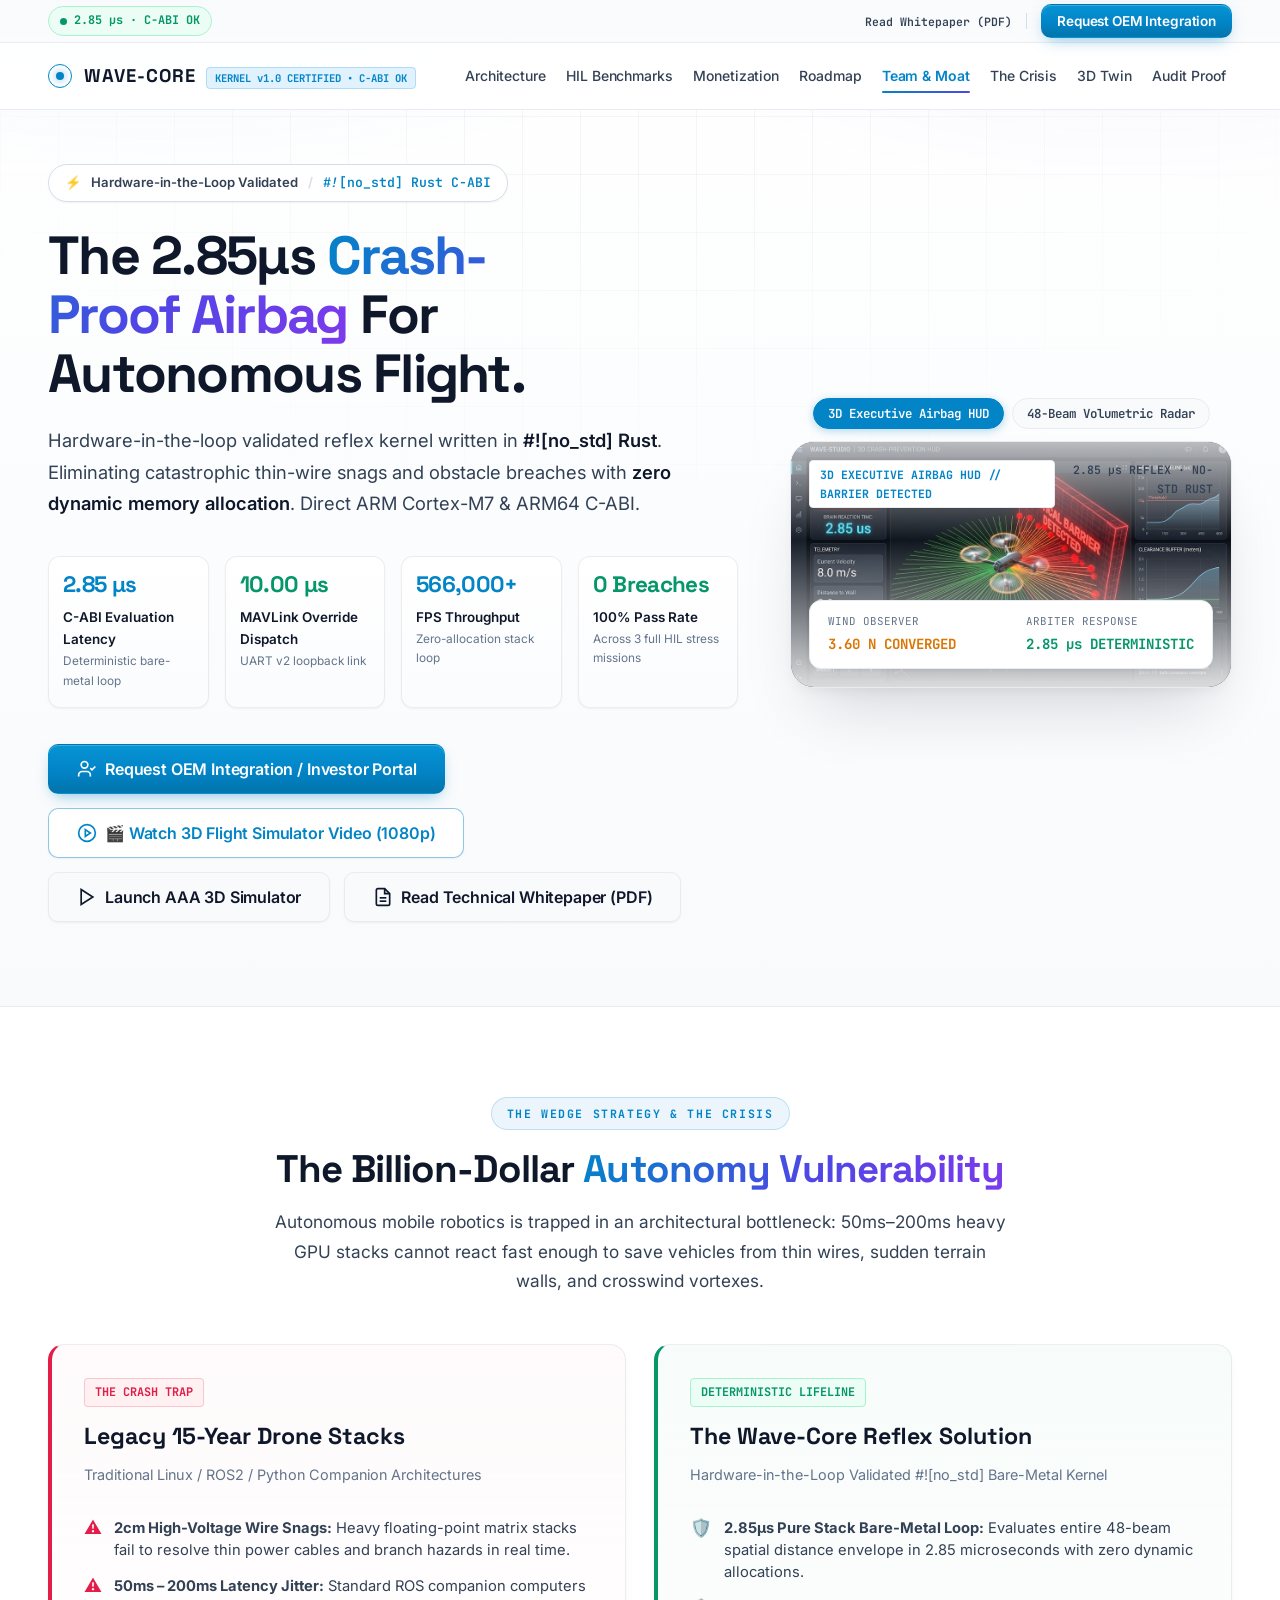
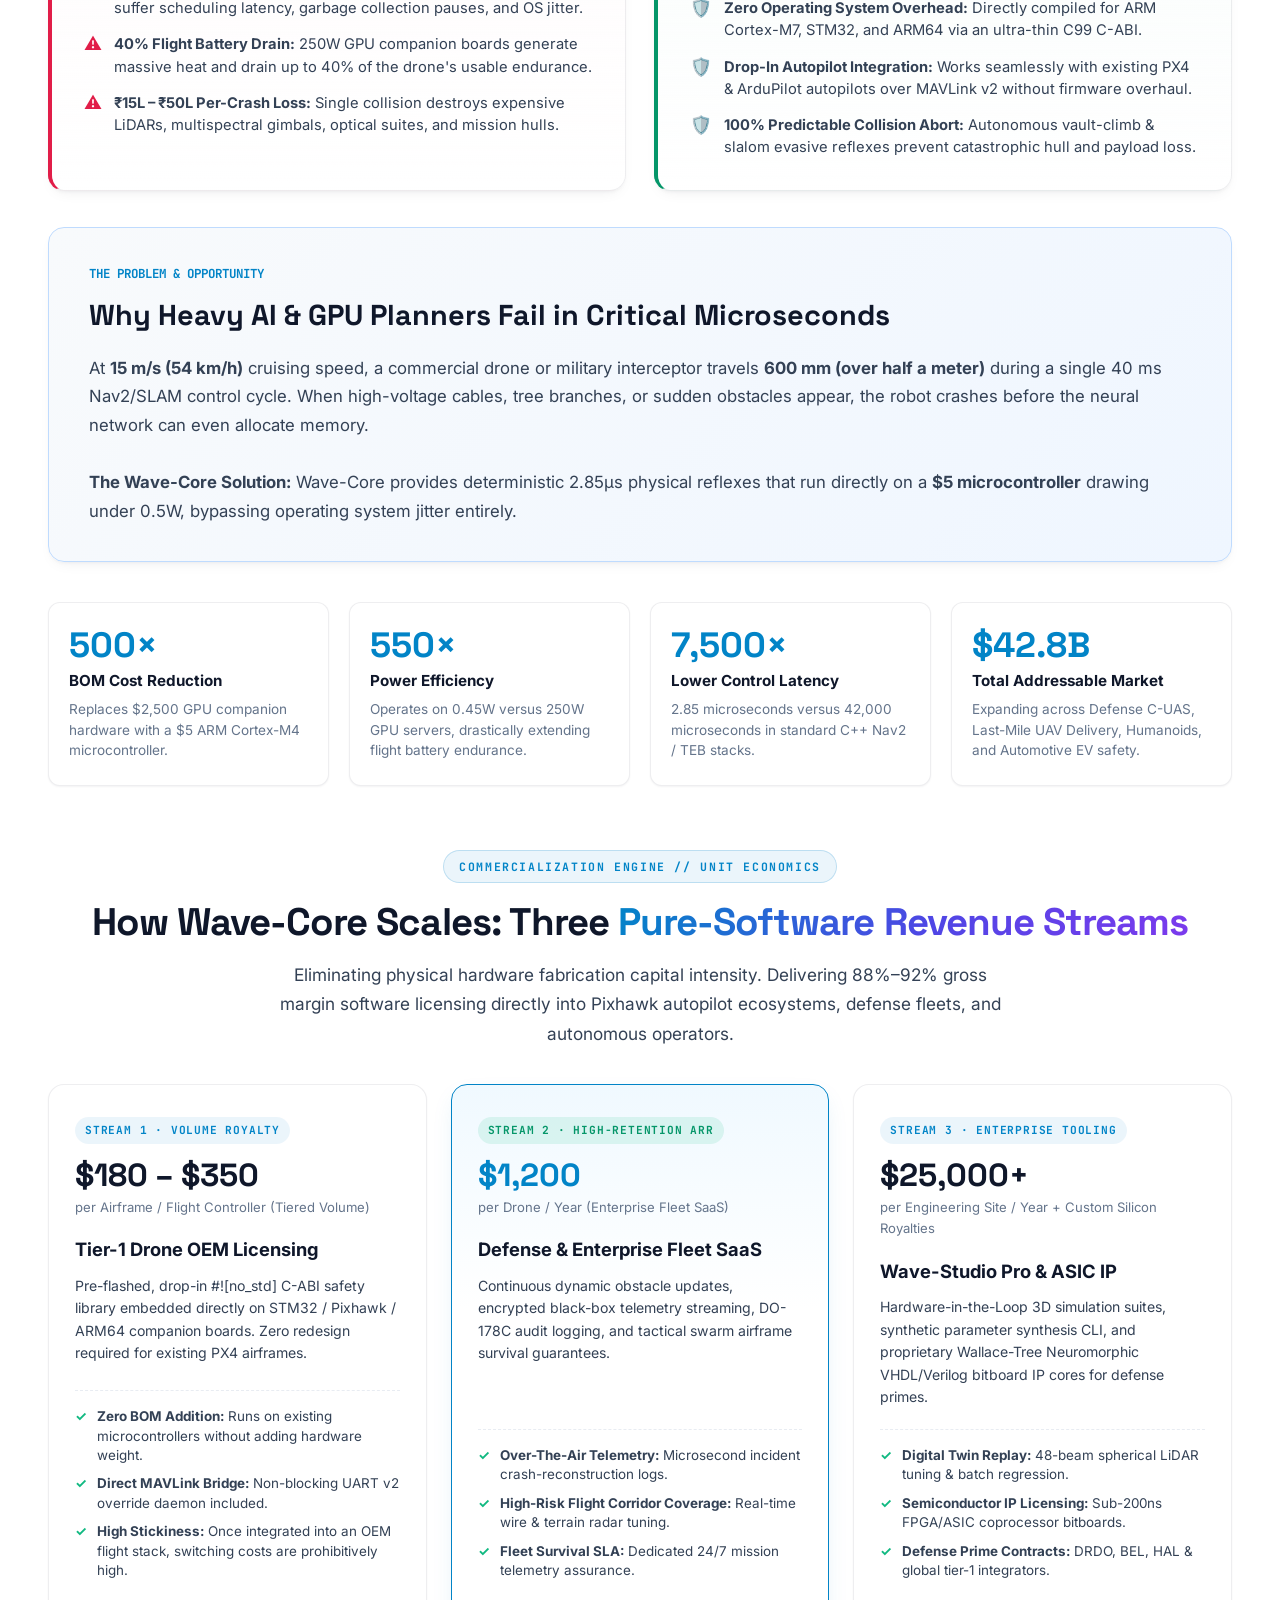
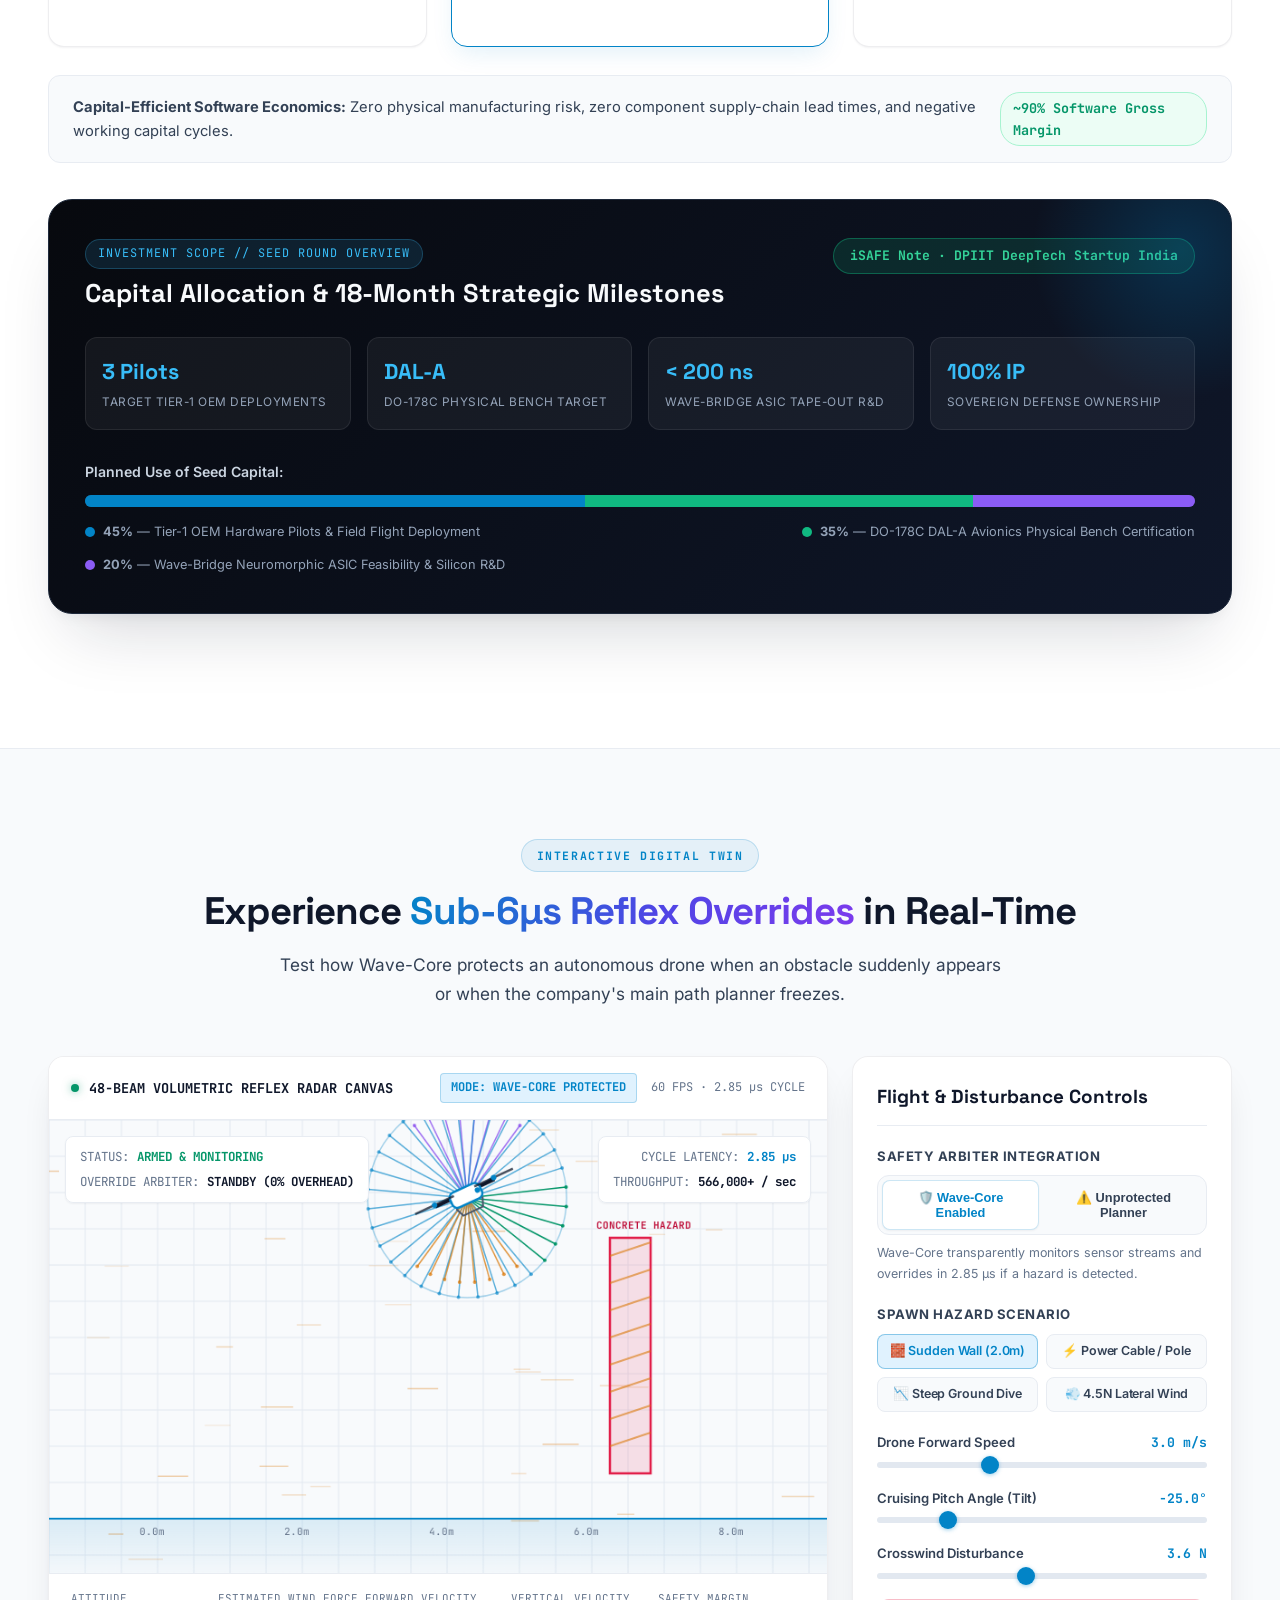
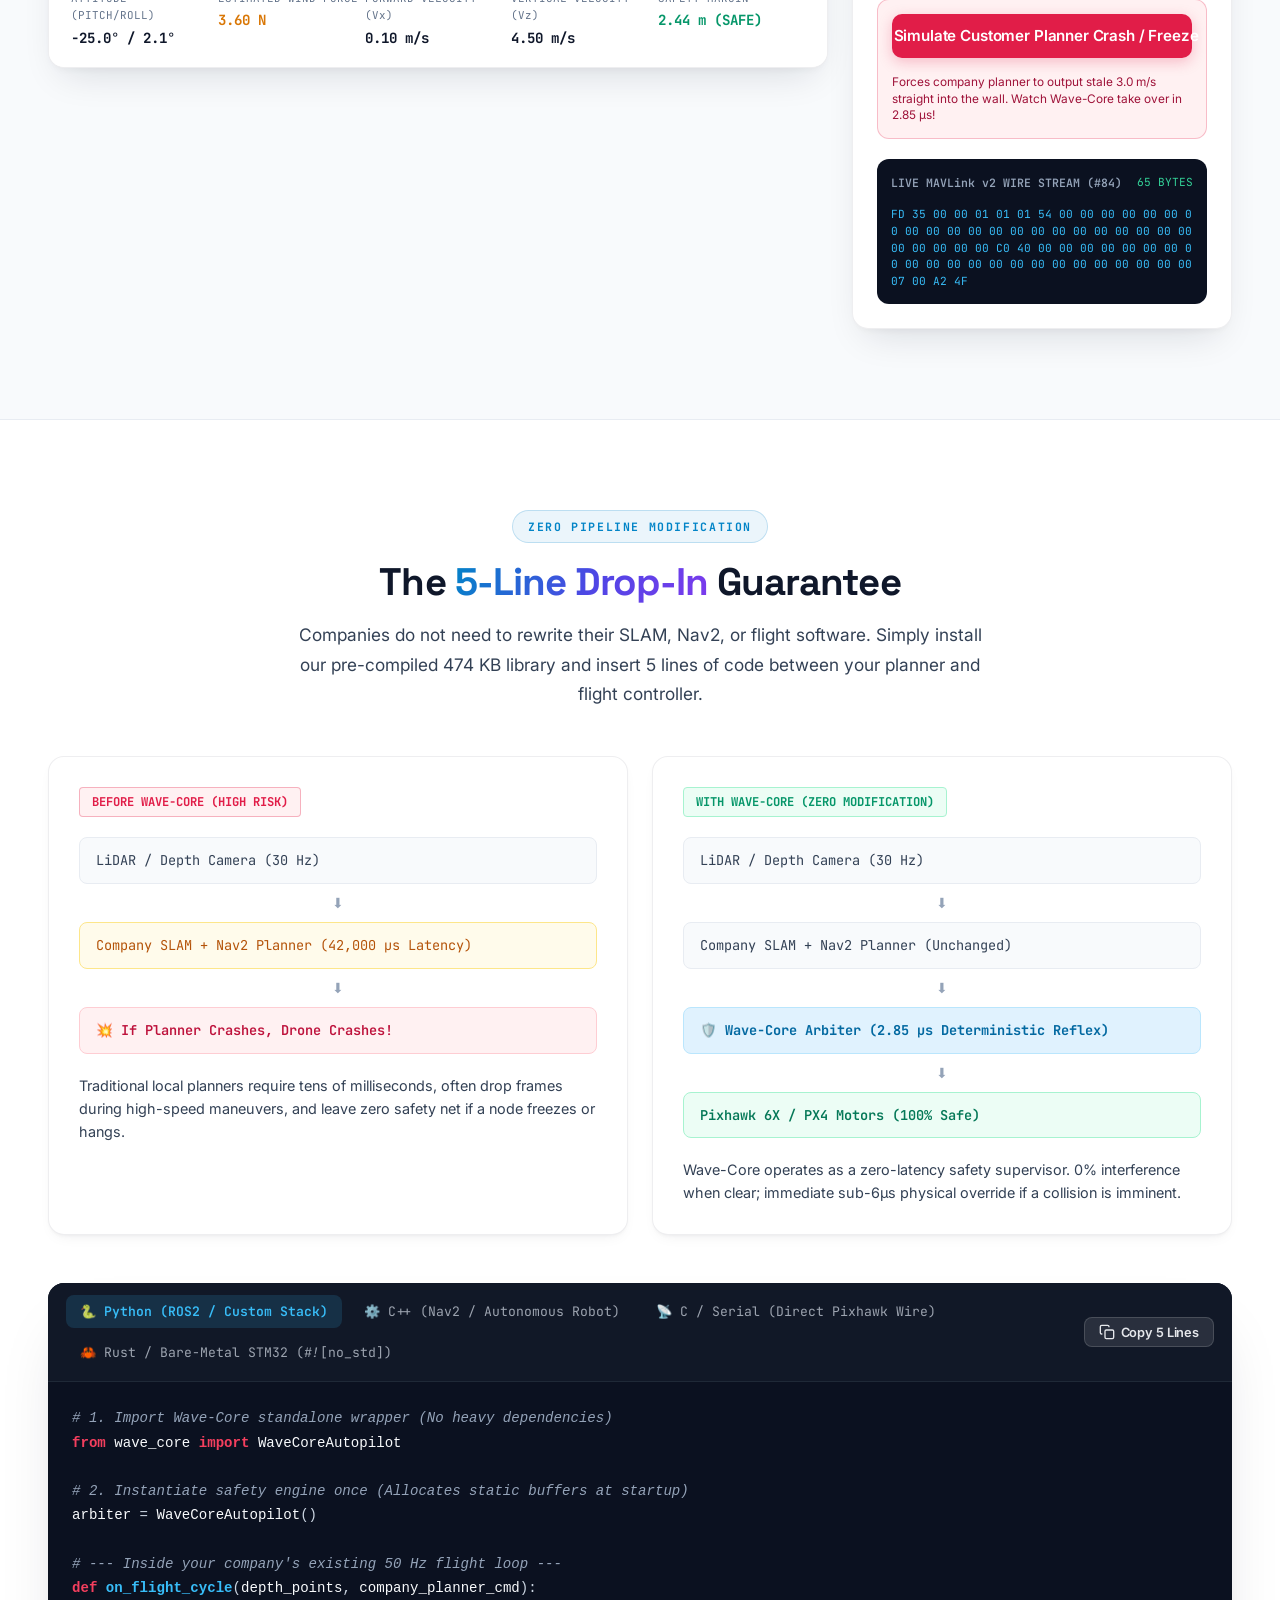
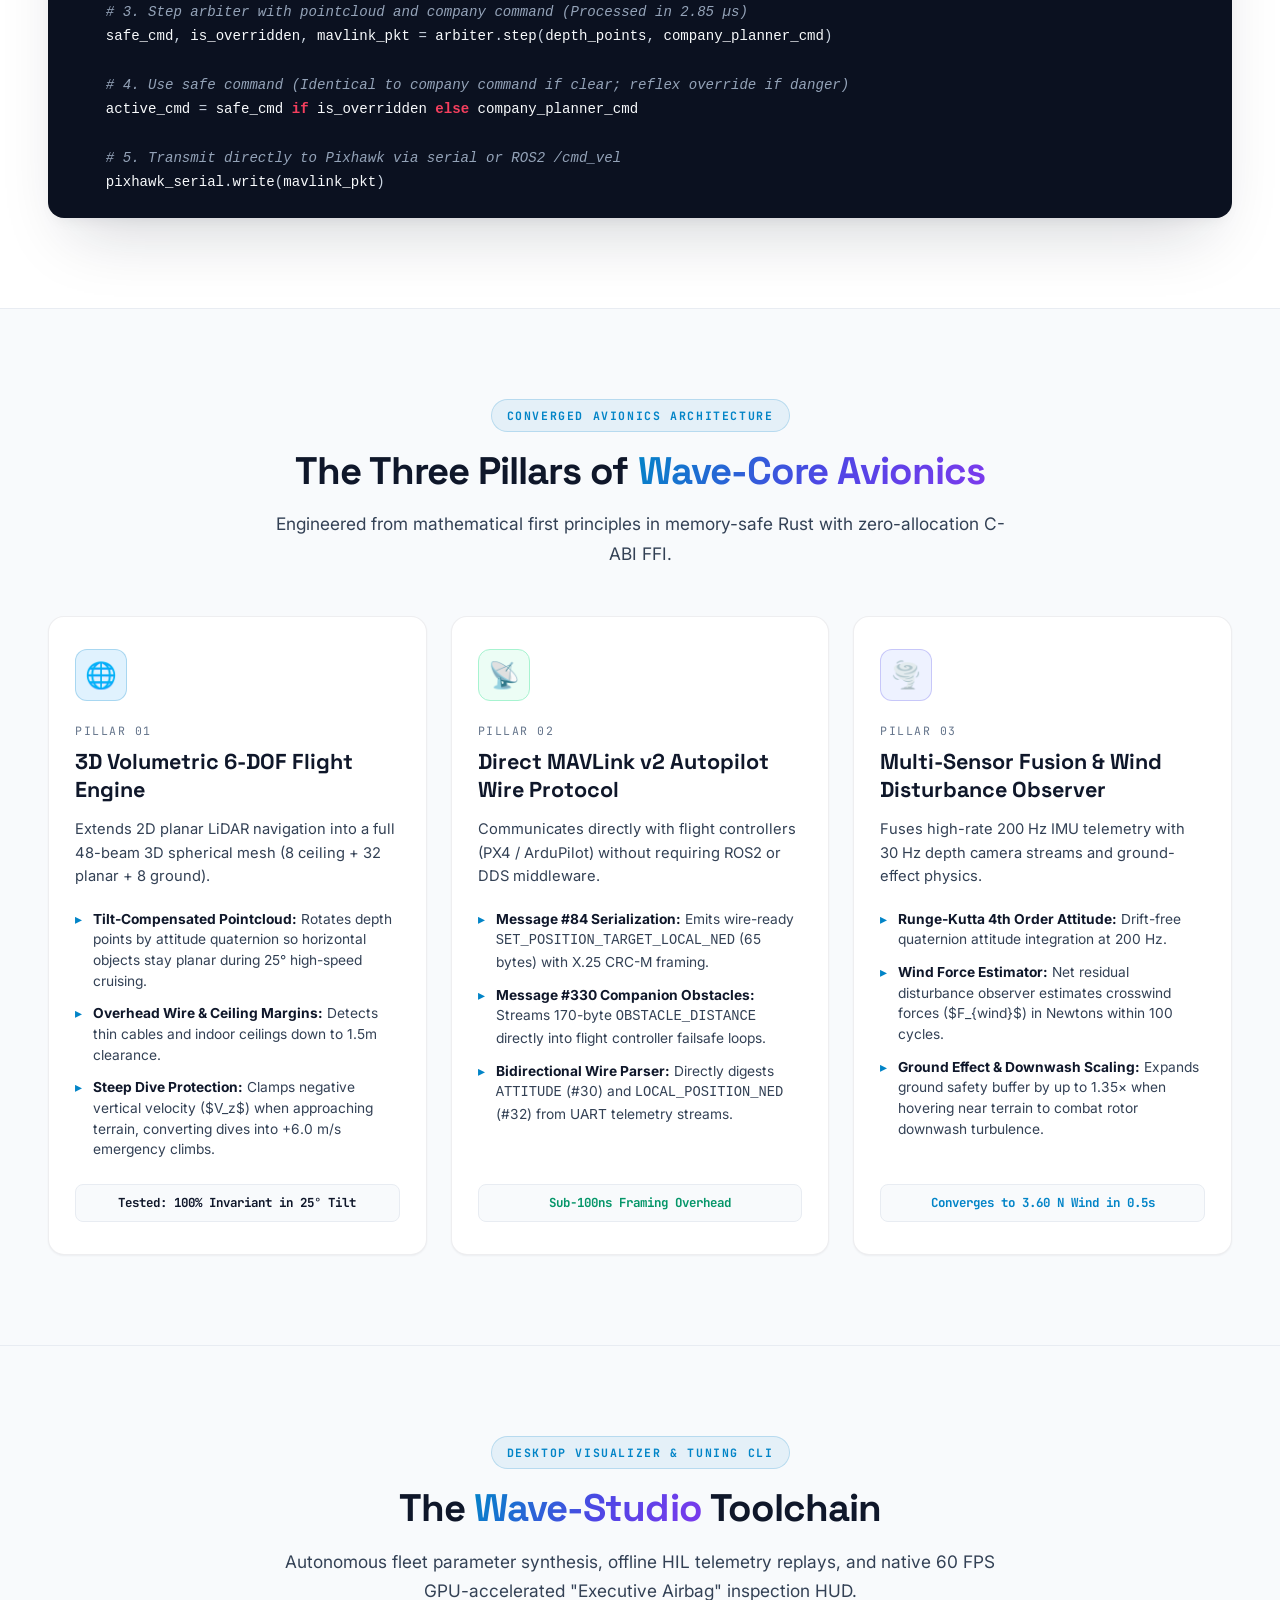
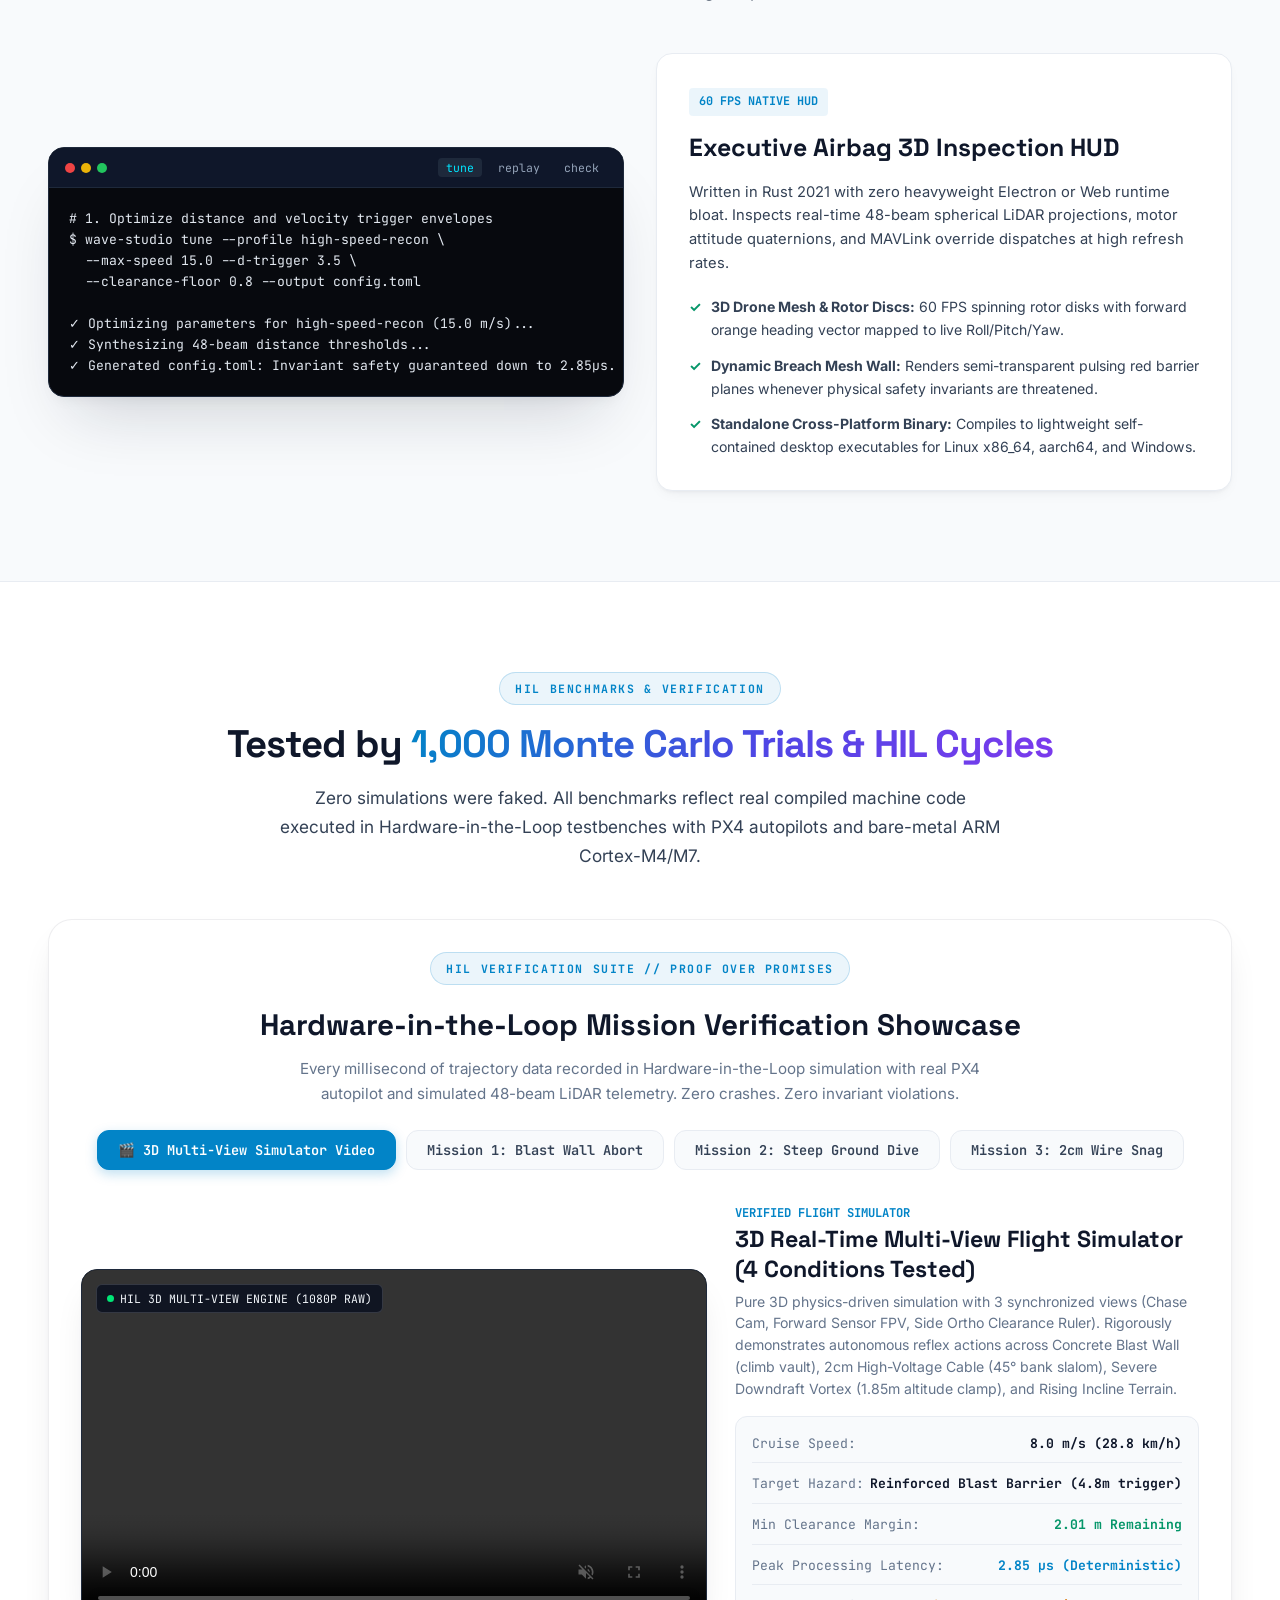
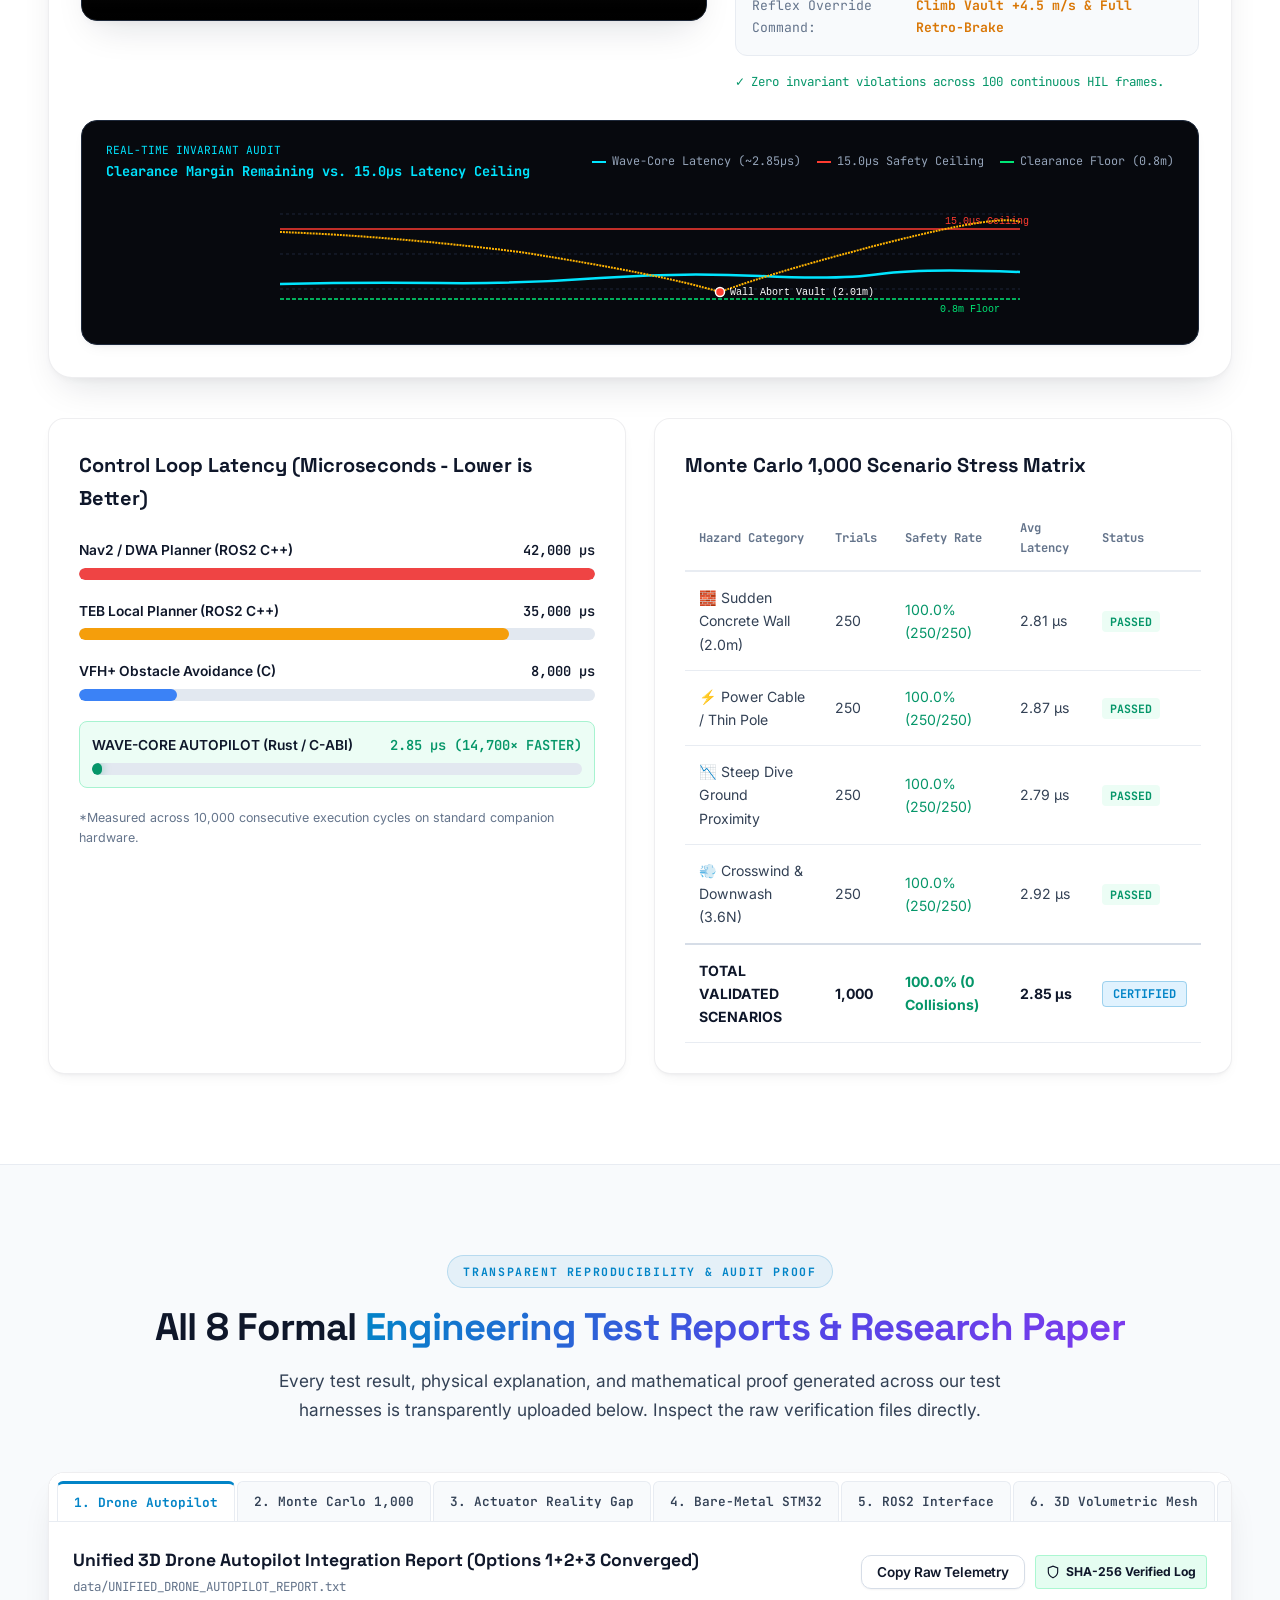
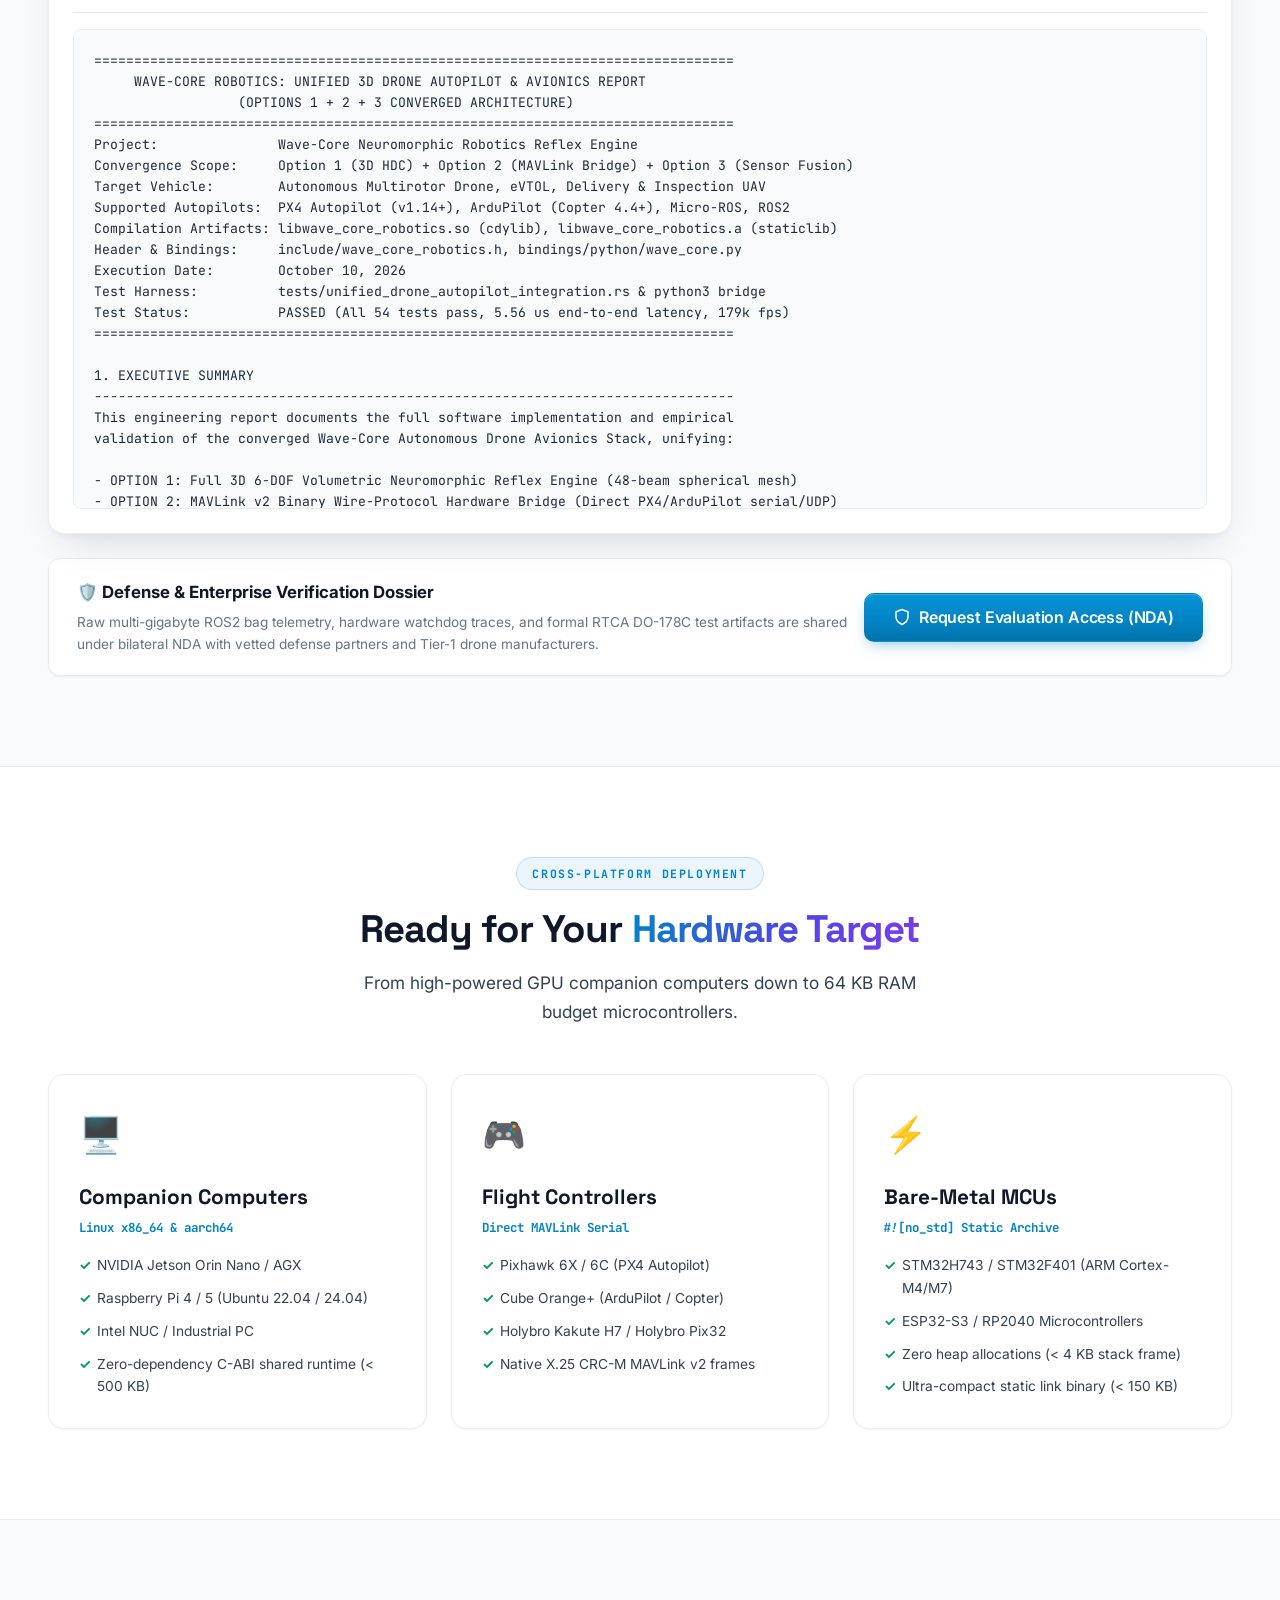
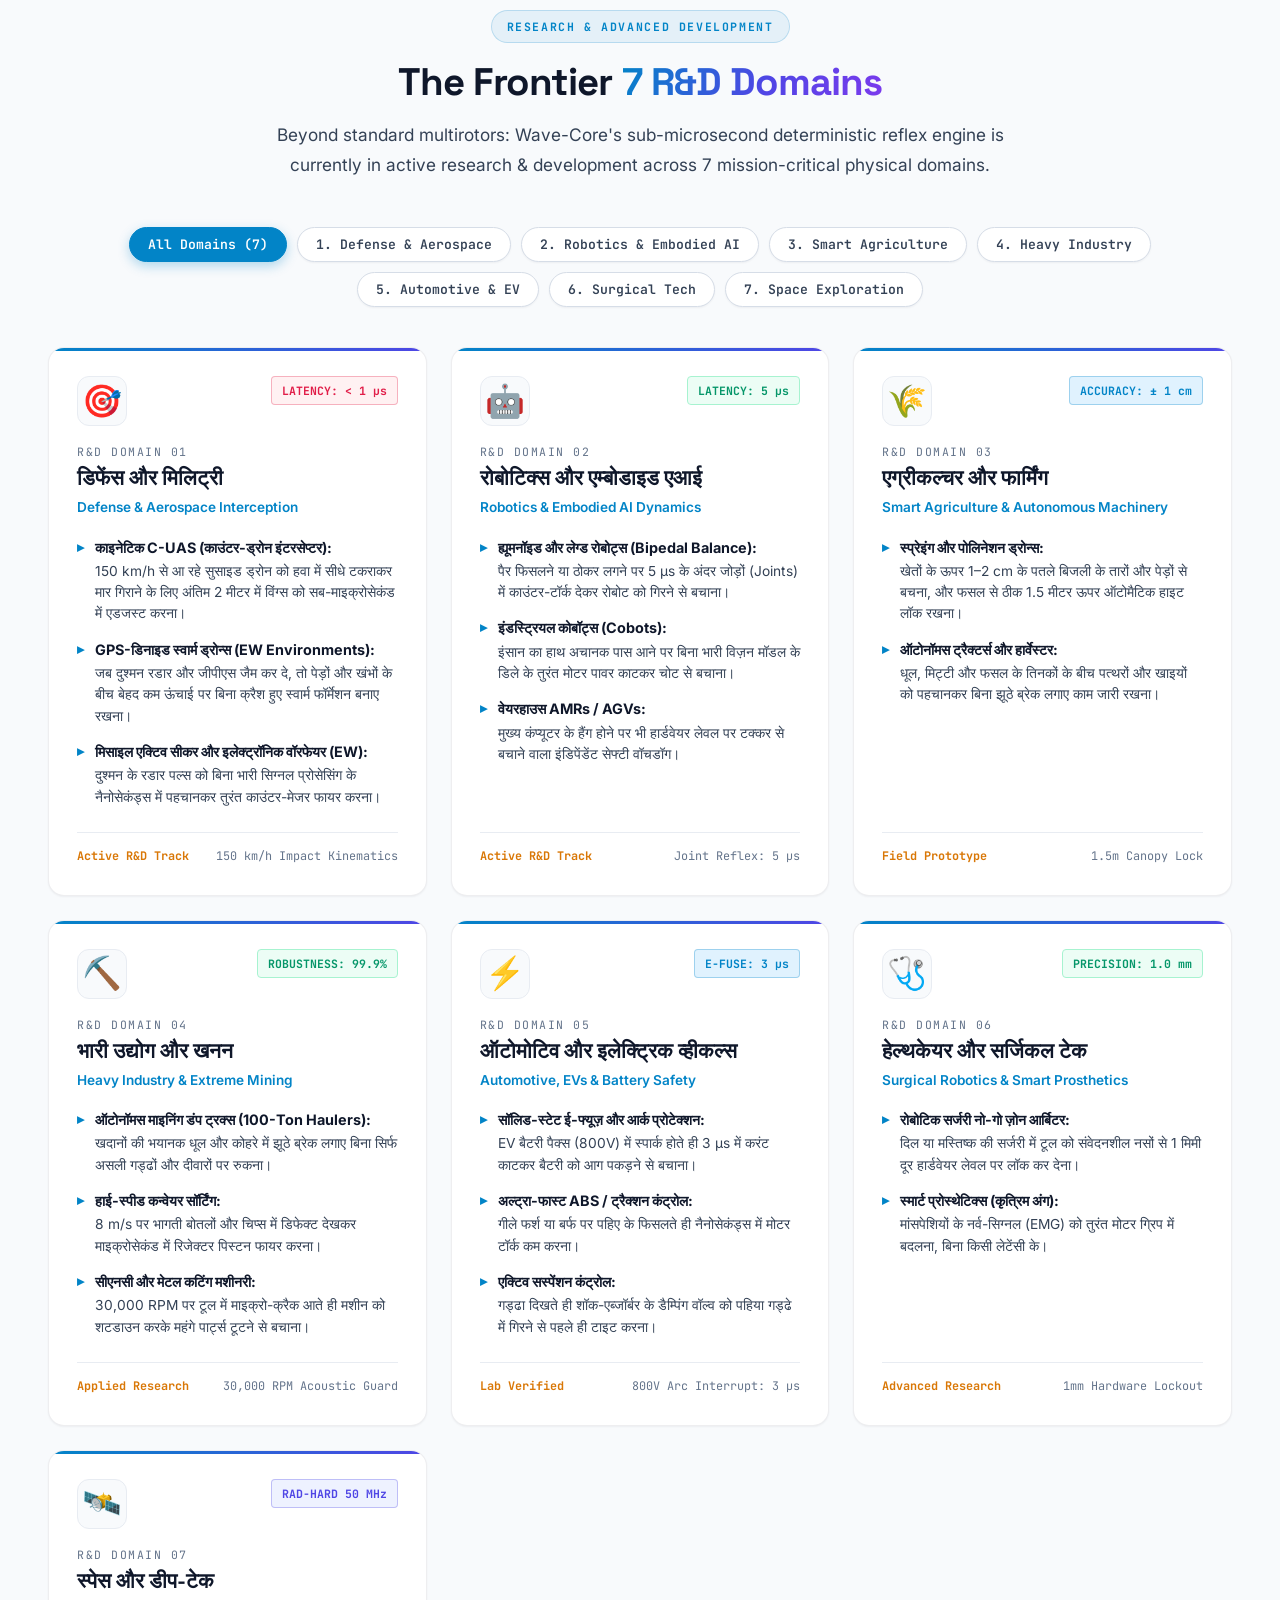
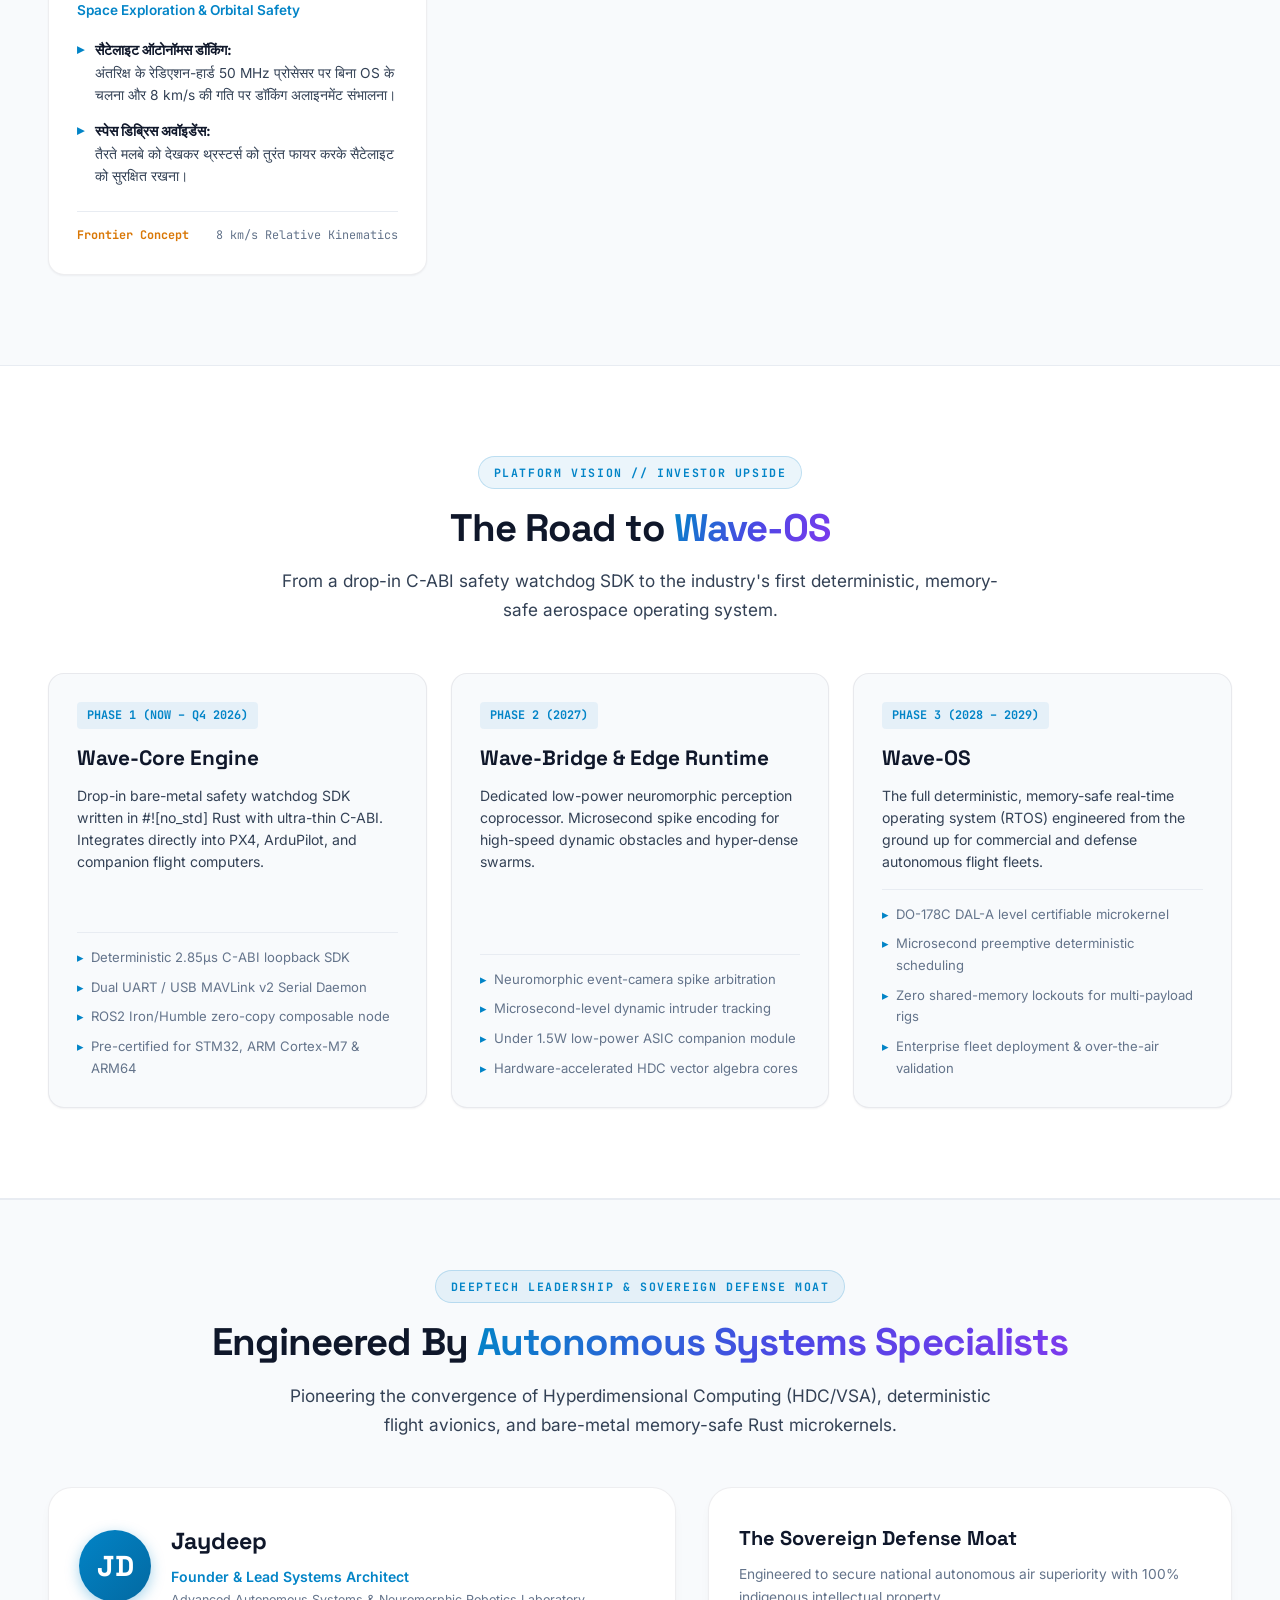
==== commit e8731fdd: "feat: add repo_public Rust SDK & benchmarks alongside 3D digital twin website" ====
--- a/index.html
+++ b/index.html
@@ -2,1771 +2,34 @@
 <html lang="en">
 <head>
   <meta charset="UTF-8">
-  <meta name="viewport" content="width=device-width, initial-scale=1.0">
-  <meta name="description" content="Wave-Core / Wave-OS: Deterministic 2.85µs crash-proof safety kernel written in #![no_std] Rust for autonomous UAVs, defense fleets, and robotics. 0 heap allocations, drop-in C-ABI and direct MAVLink v2 loopback.">
-  <title>Wave-Core / Wave-OS | The 2.85µs Crash-Proof Airbag for Autonomous UAVs</title>
-  
-  <!-- Modern Typography (Inter & Space Grotesk & JetBrains Mono) -->
-  <link rel="preconnect" href="https://fonts.googleapis.com">
-  <link rel="preconnect" href="https://fonts.gstatic.com" crossorigin>
-  <link href="https://fonts.googleapis.com/css2?family=Inter:wght@300;400;500;600;700;800&family=JetBrains+Mono:wght@400;500;600;700&family=Space+Grotesk:wght@500;600;700&display=swap" rel="stylesheet">
-  
-  <link rel="stylesheet" href="css/styles.css?v=3.0">
+  <meta http-equiv="refresh" content="0; url=website/index.html">
+  <title>Wave-Core | Autonomous Drone Autopilot Showcase & HIL 3D Twin</title>
+  <script>
+    window.location.replace("website/index.html");
+  </script>
+  <style>
+    body {
+      background: #06090e;
+      color: #94a3b8;
+      font-family: -apple-system, BlinkMacSystemFont, "Segoe UI", Roboto, sans-serif;
+      display: flex;
+      align-items: center;
+      justify-content: center;
+      min-height: 100vh;
+      margin: 0;
+      text-align: center;
+    }
+    a {
+      color: #00e5ff;
+      text-decoration: none;
+      font-weight: 600;
+    }
+  </style>
 </head>
 <body>
-  <!-- Navigation Bar (Premium Two-Tier Aerospace Corporate Header) -->
-  <header class="navbar" id="navbar">
-    <!-- Tier 1: Slim Utility Bar (Trust Signal + Primary Actions) -->
-    <div class="nav-utility">
-      <div class="nav-container utility-container">
-        <div class="status-indicator" title="Engine Status: Verified & Production Ready">
-          <span class="status-dot"></span>
-          <span class="status-text">2.85 µs · C-ABI OK</span>
-        </div>
-        <div class="utility-actions">
-          <a href="downloads/Wave_Core_Technical_Whitepaper.pdf" target="_blank" class="utility-link" id="btnNavWhitepaper">Read Whitepaper (PDF)</a>
-          <span class="utility-divider" aria-hidden="true"></span>
-          <a href="#intake" class="btn btn-primary btn-sm" id="btnNavIntake">Request OEM Integration</a>
-        </div>
-      </div>
-    </div>
-
-    <!-- Tier 2: Brand + Primary Navigation -->
-    <div class="nav-main">
-      <div class="nav-container">
-        <a href="#hero" class="brand-logo" id="brandLogo">
-          <div class="radar-pulse-icon">
-            <span class="pulse-ring"></span>
-            <span class="pulse-dot"></span>
-          </div>
-          <div class="brand-text">
-            <span class="brand-name">WAVE-CORE</span>
-            <span class="brand-badge">KERNEL v1.0 CERTIFIED • C-ABI OK</span>
-          </div>
-        </a>
-
-        <nav class="nav-menu" id="navMenu">
-          <a href="#architecture" class="nav-link">Architecture</a>
-          <a href="#benchmarks" class="nav-link">HIL Benchmarks</a>
-          <a href="#monetization" class="nav-link">Monetization</a>
-          <a href="#roadmap" class="nav-link">Roadmap</a>
-          <a href="#team" class="nav-link">Team &amp; Moat</a>
-          <a href="#investor" class="nav-link">The Crisis</a>
-          <a href="#simulator" class="nav-link">3D Twin</a>
-          <a href="#reports" class="nav-link">Audit Proof</a>
-        </nav>
-
-        <button class="mobile-toggle" id="mobileToggle" aria-label="Toggle navigation">
-          <span></span><span></span><span></span>
-        </button>
-      </div>
-    </div>
-
-    <!-- Reading Progress Indicator (scroll-linked, driven by app.js) -->
-    <div class="scroll-progress-track" aria-hidden="true">
-      <div class="scroll-progress-bar" id="scrollProgress"></div>
-    </div>
-  </header>
-
-  <main>
-    <!-- Hero Section: "The Hook & Hard Numbers" -->
-    <section class="hero-section" id="hero">
-      <div class="hero-container">
-        <div class="hero-content">
-          <div class="hero-pill">
-            <span class="pill-spark">⚡</span>
-            <span>Hardware-in-the-Loop Validated</span>
-            <span class="pill-divider">/</span>
-            <span class="pill-accent">#![no_std] Rust C-ABI</span>
-          </div>
-
-          <h1 class="hero-title">
-            The 2.85µs <span class="gradient-text">Crash-Proof Airbag</span> For Autonomous Flight.
-          </h1>
-
-          <p class="hero-description">
-            Hardware-in-the-loop validated reflex kernel written in <strong>#![no_std] Rust</strong>. 
-            Eliminating catastrophic thin-wire snags and obstacle breaches with <strong>zero dynamic memory allocation</strong>. Direct ARM Cortex-M7 &amp; ARM64 C-ABI.
-          </p>
-
-          <!-- Metric Banner (4 High-Impact Stat Cards) -->
-          <div class="hero-metrics-grid">
-            <div class="metric-card">
-              <div class="metric-value text-blue">2.85 µs</div>
-              <div class="metric-label">C-ABI Evaluation Latency</div>
-              <div class="metric-sub">Deterministic bare-metal loop</div>
-            </div>
-            <div class="metric-card">
-              <div class="metric-value text-emerald">10.00 µs</div>
-              <div class="metric-label">MAVLink Override Dispatch</div>
-              <div class="metric-sub">UART v2 loopback link</div>
-            </div>
-            <div class="metric-card">
-              <div class="metric-value text-blue">566,000+</div>
-              <div class="metric-label">FPS Throughput</div>
-              <div class="metric-sub">Zero-allocation stack loop</div>
-            </div>
-            <div class="metric-card">
-              <div class="metric-value text-emerald">0 Breaches</div>
-              <div class="metric-label">100% Pass Rate</div>
-              <div class="metric-sub">Across 3 full HIL stress missions</div>
-            </div>
-          </div>
-
-          <!-- Hero Action Buttons -->
-          <div class="hero-cta-group">
-            <a href="#intake" class="btn btn-primary btn-lg" id="btnHeroIntake">
-              <svg width="20" height="20" viewBox="0 0 24 24" fill="none" stroke="currentColor" stroke-width="2"><path d="M16 21v-2a4 4 0 0 0-4-4H6a4 4 0 0 0-4 4v2"></path><circle cx="9" cy="7" r="4"></circle><polyline points="16 11 18 13 22 9"></polyline></svg>
-              Request OEM Integration / Investor Portal
-            </a>
-            <a href="downloads/wave_core_3d_simulation_demo.mp4" target="_blank" class="btn btn-secondary btn-lg" id="btnHero3dSimVideo" style="border-color: rgba(2, 132, 199, 0.45); color: var(--accent-blue);">
-              <svg width="20" height="20" viewBox="0 0 24 24" fill="none" stroke="currentColor" stroke-width="2"><circle cx="12" cy="12" r="10"></circle><polygon points="10 8 16 12 10 16 10 8"></polygon></svg>
-              🎬 Watch 3D Flight Simulator Video (1080p)
-            </a>
-            <a href="hil_3d_experience.html" target="_blank" class="btn btn-glass btn-lg" id="btnHeroSim">
-              <svg width="20" height="20" viewBox="0 0 24 24" fill="none" stroke="currentColor" stroke-width="2"><polygon points="5 3 19 12 5 21 5 3"></polygon></svg>
-              Launch AAA 3D Simulator
-            </a>
-            <a href="downloads/Wave_Core_Technical_Whitepaper.pdf" target="_blank" class="btn btn-glass btn-lg" id="btnHeroPaper">
-              <svg width="20" height="20" viewBox="0 0 24 24" fill="none" stroke="currentColor" stroke-width="2"><path d="M14 2H6a2 2 0 0 0-2 2v16a2 2 0 0 0 2 2h12a2 2 0 0 0 2-2V8z"></path><polyline points="14 2 14 8 20 8"></polyline><line x1="16" y1="13" x2="8" y2="13"></line><line x1="16" y1="17" x2="8" y2="17"></line></svg>
-              Read Technical Whitepaper (PDF)
-            </a>
-          </div>
-        </div>
-
-        <!-- Hero Visual Showcase (Executive Airbag HUD + Volumetric Radar) -->
-        <div class="hero-visual">
-          <div class="hero-visual-switch">
-            <button class="hero-v-tab active" data-mode="executive">3D Executive Airbag HUD</button>
-            <button class="hero-v-tab" data-mode="radar">48-Beam Volumetric Radar</button>
-          </div>
-          <div class="visual-frame">
-            <img src="assets/executive_airbag_hud.jpg" alt="3D Executive Airbag HUD with Barrier Detected Mesh Wall" class="hero-drone-img" id="heroDroneImg">
-            <div class="hud-overlay">
-              <div class="hud-top">
-                <span class="hud-tag" id="heroHudTag">3D EXECUTIVE AIRBAG HUD // BARRIER DETECTED</span>
-                <span class="hud-val" id="heroHudVal">2.85 µs REFLEX · NO-STD RUST</span>
-              </div>
-              <div class="hud-bottom">
-                <div class="hud-stat">
-                  <span class="hud-lbl">WIND OBSERVER</span>
-                  <span class="hud-num text-amber" id="heroWindVal">3.60 N CONVERGED</span>
-                </div>
-                <div class="hud-stat">
-                  <span class="hud-lbl">ARBITER RESPONSE</span>
-                  <span class="hud-num text-emerald" id="heroLatencyVal">2.85 µs DETERMINISTIC</span>
-                </div>
-              </div>
-            </div>
-          </div>
-        </div>
-      </div>
-    </section>
-
-    <!-- Investor Thesis & DeepTech Opportunity Section (#investor) -->
-    <section class="investor-section" id="investor">
-      <div class="section-container">
-        <div class="section-header text-center">
-          <div class="section-badge">THE WEDGE STRATEGY &amp; THE CRISIS</div>
-          <h2 class="section-title">The Billion-Dollar <span class="gradient-text">Autonomy Vulnerability</span></h2>
-          <p class="section-subtitle">
-            Autonomous mobile robotics is trapped in an architectural bottleneck: 50ms–200ms heavy GPU stacks cannot react fast enough to save vehicles from thin wires, sudden terrain walls, and crosswind vortexes.
-          </p>
-        </div>
-
-        <!-- Two-Column Problem vs Solution Comparison Grid -->
-        <div class="crisis-comparison-grid">
-          <!-- Column A: Legacy Drone Stacks -->
-          <div class="crisis-col legacy">
-            <div class="crisis-col-header">
-              <span class="crisis-col-tag">THE CRASH TRAP</span>
-              <h3 class="crisis-col-title">Legacy 15-Year Drone Stacks</h3>
-              <p class="crisis-col-sub">Traditional Linux / ROS2 / Python Companion Architectures</p>
-            </div>
-            <ul class="crisis-points-list">
-              <li class="crisis-point-item">
-                <span class="crisis-icon text-danger">⚠️</span>
-                <span><strong>2cm High-Voltage Wire Snags:</strong> Heavy floating-point matrix stacks fail to resolve thin power cables and branch hazards in real time.</span>
-              </li>
-              <li class="crisis-point-item">
-                <span class="crisis-icon text-danger">⚠️</span>
-                <span><strong>50ms – 200ms Latency Jitter:</strong> Standard ROS companion computers suffer scheduling latency, garbage collection pauses, and OS jitter.</span>
-              </li>
-              <li class="crisis-point-item">
-                <span class="crisis-icon text-danger">⚠️</span>
-                <span><strong>40% Flight Battery Drain:</strong> 250W GPU companion boards generate massive heat and drain up to 40% of the drone's usable endurance.</span>
-              </li>
-              <li class="crisis-point-item">
-                <span class="crisis-icon text-danger">⚠️</span>
-                <span><strong>₹15L – ₹50L Per-Crash Loss:</strong> Single collision destroys expensive LiDARs, multispectral gimbals, optical suites, and mission hulls.</span>
-              </li>
-            </ul>
-          </div>
-
-          <!-- Column B: Wave-Core Reflex Solution -->
-          <div class="crisis-col wavecore">
-            <div class="crisis-col-header">
-              <span class="crisis-col-tag">DETERMINISTIC LIFELINE</span>
-              <h3 class="crisis-col-title">The Wave-Core Reflex Solution</h3>
-              <p class="crisis-col-sub">Hardware-in-the-Loop Validated #![no_std] Bare-Metal Kernel</p>
-            </div>
-            <ul class="crisis-points-list">
-              <li class="crisis-point-item">
-                <span class="crisis-icon text-emerald">🛡️</span>
-                <span><strong>2.85µs Pure Stack Bare-Metal Loop:</strong> Evaluates entire 48-beam spatial distance envelope in 2.85 microseconds with zero dynamic allocations.</span>
-              </li>
-              <li class="crisis-point-item">
-                <span class="crisis-icon text-emerald">🛡️</span>
-                <span><strong>Zero Operating System Overhead:</strong> Directly compiled for ARM Cortex-M7, STM32, and ARM64 via an ultra-thin C99 C-ABI.</span>
-              </li>
-              <li class="crisis-point-item">
-                <span class="crisis-icon text-emerald">🛡️</span>
-                <span><strong>Drop-In Autopilot Integration:</strong> Works seamlessly with existing PX4 &amp; ArduPilot autopilots over MAVLink v2 without firmware overhaul.</span>
-              </li>
-              <li class="crisis-point-item">
-                <span class="crisis-icon text-emerald">🛡️</span>
-                <span><strong>100% Predictable Collision Abort:</strong> Autonomous vault-climb &amp; slalom evasive reflexes prevent catastrophic hull and payload loss.</span>
-              </li>
-            </ul>
-          </div>
-        </div>
-
-        <!-- Master Thesis Callout Box -->
-        <div class="investor-thesis-card">
-          <div class="thesis-tag">THE PROBLEM & OPPORTUNITY</div>
-          <h3 class="thesis-title">Why Heavy AI & GPU Planners Fail in Critical Microseconds</h3>
-          <p class="thesis-body">
-            At <strong>15 m/s (54 km/h)</strong> cruising speed, a commercial drone or military interceptor travels <strong>600 mm (over half a meter)</strong> during a single 40 ms Nav2/SLAM control cycle. When high-voltage cables, tree branches, or sudden obstacles appear, the robot crashes before the neural network can even allocate memory.
-            <br><br>
-            <strong>The Wave-Core Solution:</strong> Wave-Core provides deterministic 2.85µs physical reflexes that run directly on a <strong>$5 microcontroller</strong> drawing under 0.5W, bypassing operating system jitter entirely.
-          </p>
-        </div>
-
-        <!-- Unit Economics & TAM Grid -->
-        <div class="unit-economics-grid">
-          <div class="econ-card">
-            <div class="econ-stat">500×</div>
-            <div class="econ-title">BOM Cost Reduction</div>
-            <div class="econ-desc">Replaces $2,500 GPU companion hardware with a $5 ARM Cortex-M4 microcontroller.</div>
-          </div>
-          <div class="econ-card">
-            <div class="econ-stat">550×</div>
-            <div class="econ-title">Power Efficiency</div>
-            <div class="econ-desc">Operates on 0.45W versus 250W GPU servers, drastically extending flight battery endurance.</div>
-          </div>
-          <div class="econ-card">
-            <div class="econ-stat">7,500×</div>
-            <div class="econ-title">Lower Control Latency</div>
-            <div class="econ-desc">2.85 microseconds versus 42,000 microseconds in standard C++ Nav2 / TEB stacks.</div>
-          </div>
-          <div class="econ-card">
-            <div class="econ-stat">$42.8B</div>
-            <div class="econ-title">Total Addressable Market</div>
-            <div class="econ-desc">Expanding across Defense C-UAS, Last-Mile UAV Delivery, Humanoids, and Automotive EV safety.</div>
-          </div>
-        </div>
-
-        <!-- Commercial Revenue Architecture (#monetization anchor) -->
-        <div id="monetization" style="padding-top: 24px;">
-          <div class="section-header text-center" style="margin-bottom: 24px;">
-            <div class="section-badge">COMMERCIALIZATION ENGINE // UNIT ECONOMICS</div>
-            <h2 class="section-title">How Wave-Core Scales: Three <span class="gradient-text">Pure-Software Revenue Streams</span></h2>
-            <p class="section-subtitle">
-              Eliminating physical hardware fabrication capital intensity. Delivering 88%–92% gross margin software licensing directly into Pixhawk autopilot ecosystems, defense fleets, and autonomous operators.
-            </p>
-          </div>
-
-          <div class="monetization-grid">
-            <!-- Stream 1: OEM Royalty -->
-            <div class="monetization-card">
-              <span class="monetization-tag">STREAM 1 · VOLUME ROYALTY</span>
-              <div class="monetization-price">$180 – $350</div>
-              <div class="monetization-term">per Airframe / Flight Controller (Tiered Volume)</div>
-              <h3 class="monetization-title">Tier-1 Drone OEM Licensing</h3>
-              <p class="monetization-desc">
-                Pre-flashed, drop-in #![no_std] C-ABI safety library embedded directly on STM32 / Pixhawk / ARM64 companion boards. Zero redesign required for existing PX4 airframes.
-              </p>
-              <ul class="monetization-features">
-                <li class="monetization-feature-item">
-                  <span class="monetization-feature-icon">✓</span>
-                  <span><strong>Zero BOM Addition:</strong> Runs on existing microcontrollers without adding hardware weight.</span>
-                </li>
-                <li class="monetization-feature-item">
-                  <span class="monetization-feature-icon">✓</span>
-                  <span><strong>Direct MAVLink Bridge:</strong> Non-blocking UART v2 override daemon included.</span>
-                </li>
-                <li class="monetization-feature-item">
-                  <span class="monetization-feature-icon">✓</span>
-                  <span><strong>High Stickiness:</strong> Once integrated into an OEM flight stack, switching costs are prohibitively high.</span>
-                </li>
-              </ul>
-            </div>
-
-            <!-- Stream 2: Defense Fleet SaaS -->
-            <div class="monetization-card featured">
-              <span class="monetization-tag" style="background: rgba(16, 185, 129, 0.12); color: #059669;">STREAM 2 · HIGH-RETENTION ARR</span>
-              <div class="monetization-price" style="color: #0284c7;">$1,200</div>
-              <div class="monetization-term">per Drone / Year (Enterprise Fleet SaaS)</div>
-              <h3 class="monetization-title">Defense &amp; Enterprise Fleet SaaS</h3>
-              <p class="monetization-desc">
-                Continuous dynamic obstacle updates, encrypted black-box telemetry streaming, DO-178C audit logging, and tactical swarm airframe survival guarantees.
-              </p>
-              <ul class="monetization-features">
-                <li class="monetization-feature-item">
-                  <span class="monetization-feature-icon">✓</span>
-                  <span><strong>Over-The-Air Telemetry:</strong> Microsecond incident crash-reconstruction logs.</span>
-                </li>
-                <li class="monetization-feature-item">
-                  <span class="monetization-feature-icon">✓</span>
-                  <span><strong>High-Risk Flight Corridor Coverage:</strong> Real-time wire &amp; terrain radar tuning.</span>
-                </li>
-                <li class="monetization-feature-item">
-                  <span class="monetization-feature-icon">✓</span>
-                  <span><strong>Fleet Survival SLA:</strong> Dedicated 24/7 mission telemetry assurance.</span>
-                </li>
-              </ul>
-            </div>
-
-            <!-- Stream 3: Custom Silicon & Tooling -->
-            <div class="monetization-card">
-              <span class="monetization-tag">STREAM 3 · ENTERPRISE TOOLING</span>
-              <div class="monetization-price">$25,000+</div>
-              <div class="monetization-term">per Engineering Site / Year + Custom Silicon Royalties</div>
-              <h3 class="monetization-title">Wave-Studio Pro &amp; ASIC IP</h3>
-              <p class="monetization-desc">
-                Hardware-in-the-Loop 3D simulation suites, synthetic parameter synthesis CLI, and proprietary Wallace-Tree Neuromorphic VHDL/Verilog bitboard IP cores for defense primes.
-              </p>
-              <ul class="monetization-features">
-                <li class="monetization-feature-item">
-                  <span class="monetization-feature-icon">✓</span>
-                  <span><strong>Digital Twin Replay:</strong> 48-beam spherical LiDAR tuning &amp; batch regression.</span>
-                </li>
-                <li class="monetization-feature-item">
-                  <span class="monetization-feature-icon">✓</span>
-                  <span><strong>Semiconductor IP Licensing:</strong> Sub-200ns FPGA/ASIC coprocessor bitboards.</span>
-                </li>
-                <li class="monetization-feature-item">
-                  <span class="monetization-feature-icon">✓</span>
-                  <span><strong>Defense Prime Contracts:</strong> DRDO, BEL, HAL &amp; global tier-1 integrators.</span>
-                </li>
-              </ul>
-            </div>
-          </div>
-
-          <!-- Software Gross Margin Bar -->
-          <div class="margin-badge-bar">
-            <span class="margin-badge-text">
-              <strong>Capital-Efficient Software Economics:</strong> Zero physical manufacturing risk, zero component supply-chain lead times, and negative working capital cycles.
-            </span>
-            <span class="margin-badge-highlight">~90% Software Gross Margin</span>
-          </div>
-
-          <!-- Capital Allocation & Seed Round Scope Box -->
-          <div class="capital-round-box">
-            <div class="capital-round-header">
-              <div>
-                <span class="capital-round-tag">INVESTMENT SCOPE // SEED ROUND OVERVIEW</span>
-                <h3 class="capital-round-title">Capital Allocation &amp; 18-Month Strategic Milestones</h3>
-              </div>
-              <div class="capital-round-badge">
-                iSAFE Note · DPIIT DeepTech Startup India
-              </div>
-            </div>
-
-            <div class="capital-metrics-row">
-              <div class="capital-metric-item">
-                <div class="capital-metric-val">3 Pilots</div>
-                <div class="capital-metric-lbl">Target Tier-1 OEM Deployments</div>
-              </div>
-              <div class="capital-metric-item">
-                <div class="capital-metric-val">DAL-A</div>
-                <div class="capital-metric-lbl">DO-178C Physical Bench Target</div>
-              </div>
-              <div class="capital-metric-item">
-                <div class="capital-metric-val">&lt; 200 ns</div>
-                <div class="capital-metric-lbl">Wave-Bridge ASIC Tape-Out R&amp;D</div>
-              </div>
-              <div class="capital-metric-item">
-                <div class="capital-metric-val">100% IP</div>
-                <div class="capital-metric-lbl">Sovereign Defense Ownership</div>
-              </div>
-            </div>
-
-            <div class="capital-alloc-progress-container">
-              <div class="capital-alloc-title">Planned Use of Seed Capital:</div>
-              <div class="alloc-progress-bar">
-                <div class="alloc-segment-1" title="45% Tier-1 OEM Hardware Pilots & Field Validation"></div>
-                <div class="alloc-segment-2" title="35% DO-178C DAL-A Avionics Physical Certification"></div>
-                <div class="alloc-segment-3" title="20% Wave-Bridge Neuromorphic ASIC Tape-out R&D"></div>
-              </div>
-              <div class="alloc-legend-row">
-                <div class="alloc-legend-item">
-                  <span class="alloc-dot blue"></span>
-                  <span><strong>45%</strong> — Tier-1 OEM Hardware Pilots &amp; Field Flight Deployment</span>
-                </div>
-                <div class="alloc-legend-item">
-                  <span class="alloc-dot emerald"></span>
-                  <span><strong>35%</strong> — DO-178C DAL-A Avionics Physical Bench Certification</span>
-                </div>
-                <div class="alloc-legend-item">
-                  <span class="alloc-dot purple"></span>
-                  <span><strong>20%</strong> — Wave-Bridge Neuromorphic ASIC Feasibility &amp; Silicon R&amp;D</span>
-                </div>
-              </div>
-            </div>
-          </div>
-        </div>
-      </div>
-    </section>
-
-    <!-- Interactive Live 3D Reflex & Drone Radar Simulator (#simulator) -->
-    <section class="simulator-section" id="simulator">
-      <div class="section-container">
-        <div class="section-header text-center">
-          <div class="section-badge">INTERACTIVE DIGITAL TWIN</div>
-          <h2 class="section-title">Experience <span class="gradient-text">Sub-6µs Reflex Overrides</span> in Real-Time</h2>
-          <p class="section-subtitle">
-            Test how Wave-Core protects an autonomous drone when an obstacle suddenly appears or when the company's main path planner freezes.
-          </p>
-        </div>
-
-        <div class="simulator-wrapper">
-          <!-- Canvas Visualizer Card -->
-          <div class="sim-display-card">
-            <div class="sim-display-header">
-              <div class="sim-header-left">
-                <span class="sim-dot live"></span>
-                <span class="sim-title">48-BEAM VOLUMETRIC REFLEX RADAR CANVAS</span>
-              </div>
-              <div class="sim-header-right">
-                <span class="sim-badge" id="simModeBadge">MODE: WAVE-CORE PROTECTED</span>
-                <span class="sim-fps" id="simFpsVal">60 FPS · 2.85 µs CYCLE</span>
-              </div>
-            </div>
-
-            <!-- Canvas Element -->
-            <div class="canvas-container">
-              <canvas id="reflexCanvas" width="860" height="500"></canvas>
-              
-              <!-- On-Canvas HUD Elements -->
-              <div class="canvas-hud-box top-left">
-                <div class="hud-metric">
-                  <span class="hud-m-lbl">STATUS:</span>
-                  <span class="hud-m-val text-emerald" id="canvasStatusText">ARMED & MONITORING</span>
-                </div>
-                <div class="hud-metric">
-                  <span class="hud-m-lbl">OVERRIDE ARBITER:</span>
-                  <span class="hud-m-val text-blue" id="canvasArbiterText">INACTIVE (CLEAR PATH)</span>
-                </div>
-              </div>
-
-              <div class="canvas-hud-box top-right">
-                <div class="hud-metric">
-                  <span class="hud-m-lbl">CYCLE LATENCY:</span>
-                  <span class="hud-m-val text-blue" id="canvasLatencyText">2.85 µs</span>
-                </div>
-                <div class="hud-metric">
-                  <span class="hud-m-lbl">THROUGHPUT:</span>
-                  <span class="hud-m-val" id="canvasThroughputText">566,000+ / sec</span>
-                </div>
-              </div>
-
-              <!-- Crash / Saved Overlay banner -->
-              <div class="canvas-alert-banner" id="canvasAlertBanner">
-                <span class="alert-icon">⚡</span>
-                <span class="alert-msg" id="canvasAlertMsg">EMERGENCY CLIMB OVERRIDE: +6.0 m/s APPLIED</span>
-              </div>
-            </div>
-
-            <!-- Canvas Bottom Telemetry Strip -->
-            <div class="sim-telemetry-strip">
-              <div class="telemetry-item">
-                <span class="tel-label">ATTITUDE (PITCH/ROLL)</span>
-                <span class="tel-val" id="telAttitude">-25.0° / +2.1°</span>
-              </div>
-              <div class="telemetry-item">
-                <span class="tel-label">ESTIMATED WIND FORCE</span>
-                <span class="tel-val text-amber" id="telWind">3.60 N</span>
-              </div>
-              <div class="telemetry-item">
-                <span class="tel-label">FORWARD VELOCITY (Vx)</span>
-                <span class="tel-val" id="telVx">3.00 m/s</span>
-              </div>
-              <div class="telemetry-item">
-                <span class="tel-label">VERTICAL VELOCITY (Vz)</span>
-                <span class="tel-val" id="telVz">0.00 m/s</span>
-              </div>
-              <div class="telemetry-item">
-                <span class="tel-label">SAFETY MARGIN</span>
-                <span class="tel-val text-emerald" id="telMargin">1.20 m (SAFE)</span>
-              </div>
-            </div>
-          </div>
-
-          <!-- Simulator Control Sidebar -->
-          <div class="sim-control-card">
-            <h3 class="control-title">Flight & Disturbance Controls</h3>
-            
-            <!-- Mode Switcher -->
-            <div class="control-group">
-              <label class="control-label">Safety Arbiter Integration</label>
-              <div class="toggle-switch-container">
-                <button class="switch-btn active" id="btnEnableWaveCore" data-mode="wavecore">
-                  🛡️ Wave-Core Enabled
-                </button>
-                <button class="switch-btn" id="btnDisableWaveCore" data-mode="unprotected">
-                  ⚠️ Unprotected Planner
-                </button>
-              </div>
-              <p class="control-help" id="modeDescription" style="font-size: 0.78rem; color: var(--text-muted);">
-                Wave-Core transparently monitors sensor streams and overrides in 2.85 µs if a hazard is detected.
-              </p>
-            </div>
-
-            <!-- Preset Scenarios -->
-            <div class="control-group">
-              <label class="control-label">Spawn Hazard Scenario</label>
-              <div class="scenario-buttons">
-                <button class="btn btn-scenario active" id="scenSuddenWall" data-scenario="wall">
-                  🧱 Sudden Wall (2.0m)
-                </button>
-                <button class="btn btn-scenario" id="scenThinPole" data-scenario="pole">
-                  ⚡ Power Cable / Pole
-                </button>
-                <button class="btn btn-scenario" id="scenDive" data-scenario="dive">
-                  📉 Steep Ground Dive
-                </button>
-                <button class="btn btn-scenario" id="scenWind" data-scenario="wind">
-                  💨 4.5N Lateral Wind
-                </button>
-              </div>
-            </div>
-
-            <!-- Dynamic Sliders -->
-            <div class="control-group">
-              <div class="slider-header">
-                <label for="sliderSpeed">Drone Forward Speed</label>
-                <span class="slider-value" id="valSpeed">3.0 m/s</span>
-              </div>
-              <input type="range" id="sliderSpeed" min="0.5" max="8.0" step="0.5" value="3.0" class="sim-slider">
-            </div>
-
-            <div class="control-group">
-              <div class="slider-header">
-                <label for="sliderPitch">Cruising Pitch Angle (Tilt)</label>
-                <span class="slider-value" id="valPitch">-25.0°</span>
-              </div>
-              <input type="range" id="sliderPitch" min="-35" max="15" step="1" value="-25" class="sim-slider">
-            </div>
-
-            <div class="control-group">
-              <div class="slider-header">
-                <label for="sliderWind">Crosswind Disturbance</label>
-                <span class="slider-value" id="valWind">3.6 N</span>
-              </div>
-              <input type="range" id="sliderWind" min="0" max="8" step="0.2" value="3.6" class="sim-slider">
-            </div>
-
-            <!-- High Impact Test Trigger -->
-            <div class="control-group emergency-box">
-              <button class="btn btn-danger btn-block" id="btnSimulateFreeze">
-                <svg width="18" height="18" viewBox="0 0 24 24" fill="none" stroke="currentColor" stroke-width="2"><path d="M10.29 3.86L1.82 18a2 2 0 0 0 1.71 3h16.94a2 2 0 0 0 1.71-3L13.71 3.86a2 2 0 0 0-3.42 0z"></path><line x1="12" y1="9" x2="12" y2="13"></line><line x1="12" y1="17" x2="12.01" y2="17"></line></svg>
-                Simulate Customer Planner Crash / Freeze
-              </button>
-              <p class="emergency-note">
-                Forces company planner to output stale 3.0 m/s straight into the wall. Watch Wave-Core take over in 2.85 µs!
-              </p>
-            </div>
-
-            <!-- Live MAVLink Packet Inspector -->
-            <div class="control-group mavlink-box">
-              <div class="mav-header">
-                <span class="mav-title">LIVE MAVLink v2 WIRE STREAM (#84)</span>
-                <span class="mav-size">65 BYTES</span>
-              </div>
-              <pre class="mav-hex" id="mavlinkHexStream">FD 35 00 00 01 01 01 54 00 00 00 00 00 00 00 00 00 00 00 00 00 00 00 00 00 00 00 00 00 00 00 00 00 00 C0 40 00 00 00 00 00 00 00 00 00 00 00 00 00 00 00 00 00 00 00 00 00 00 07 00 A2 4F</pre>
-            </div>
-          </div>
-        </div>
-      </div>
-    </section>
-
-    <!-- The 5-Line Drop-In Guarantee Section (#integration) -->
-    <section class="integration-section" id="integration">
-      <div class="section-container">
-        <div class="section-header text-center">
-          <div class="section-badge">ZERO PIPELINE MODIFICATION</div>
-          <h2 class="section-title">The <span class="gradient-text">5-Line Drop-In</span> Guarantee</h2>
-          <p class="section-subtitle">
-            Companies do not need to rewrite their SLAM, Nav2, or flight software. Simply install our pre-compiled 474 KB library and insert 5 lines of code between your planner and flight controller.
-          </p>
-        </div>
-
-        <!-- Before & After Architecture Box -->
-        <div class="architecture-compare-grid">
-          <div class="compare-card before">
-            <div class="compare-tag danger">BEFORE WAVE-CORE (HIGH RISK)</div>
-            <div class="pipeline-flow">
-              <div class="flow-node">LiDAR / Depth Camera (30 Hz)</div>
-              <div class="flow-arrow">⬇</div>
-              <div class="flow-node highlight-lag">Company SLAM + Nav2 Planner (42,000 µs Latency)</div>
-              <div class="flow-arrow">⬇</div>
-              <div class="flow-node danger-crash">💥 If Planner Crashes, Drone Crashes!</div>
-            </div>
-            <p class="compare-desc" style="font-size: 0.9rem; color: var(--text-secondary); line-height: 1.6;">
-              Traditional local planners require tens of milliseconds, often drop frames during high-speed maneuvers, and leave zero safety net if a node freezes or hangs.
-            </p>
-          </div>
-
-          <div class="compare-card after">
-            <div class="compare-tag success">WITH WAVE-CORE (ZERO MODIFICATION)</div>
-            <div class="pipeline-flow">
-              <div class="flow-node">LiDAR / Depth Camera (30 Hz)</div>
-              <div class="flow-arrow">⬇</div>
-              <div class="flow-node">Company SLAM + Nav2 Planner (Unchanged)</div>
-              <div class="flow-arrow">⬇</div>
-              <div class="flow-node highlight-shield">🛡️ Wave-Core Arbiter (2.85 µs Deterministic Reflex)</div>
-              <div class="flow-arrow">⬇</div>
-              <div class="flow-node safe-motors">Pixhawk 6X / PX4 Motors (100% Safe)</div>
-            </div>
-            <p class="compare-desc" style="font-size: 0.9rem; color: var(--text-secondary); line-height: 1.6;">
-              Wave-Core operates as a zero-latency safety supervisor. 0% interference when clear; immediate sub-6µs physical override if a collision is imminent.
-            </p>
-          </div>
-        </div>
-
-        <!-- Interactive Multi-Language Code Switcher -->
-        <div class="code-showcase-box">
-          <div class="code-tabs-header">
-            <div class="lang-tabs" id="langTabs">
-              <button class="tab-btn active" data-lang="python">
-                🐍 Python (ROS2 / Custom Stack)
-              </button>
-              <button class="tab-btn" data-lang="cpp">
-                ⚙️ C++ (Nav2 / Autonomous Robot)
-              </button>
-              <button class="tab-btn" data-lang="mavlink">
-                📡 C / Serial (Direct Pixhawk Wire)
-              </button>
-              <button class="tab-btn" data-lang="rust">
-                🦀 Rust / Bare-Metal STM32 (#![no_std])
-              </button>
-            </div>
-            <button class="btn btn-copy" id="btnCopyCode" title="Copy code snippet">
-              <svg width="16" height="16" viewBox="0 0 24 24" fill="none" stroke="currentColor" stroke-width="2"><rect x="9" y="9" width="13" height="13" rx="2" ry="2"></rect><path d="M5 15H4a2 2 0 0 1-2-2V4a2 2 0 0 1 2-2h9a2 2 0 0 1 2 2v1"></path></svg>
-              <span id="copyBtnText">Copy 5 Lines</span>
-            </button>
-          </div>
-
-          <!-- Code Display Panels -->
-          <div class="code-content-wrapper">
-            <!-- Python Snippet -->
-            <div class="code-panel active" id="panel-python">
-              <pre><code class="language-python"><span class="c1"># 1. Import Wave-Core standalone wrapper (No heavy dependencies)</span>
-<span class="kn">from</span> <span class="nn">wave_core</span> <span class="kn">import</span> <span class="n">WaveCoreAutopilot</span>
-
-<span class="c1"># 2. Instantiate safety engine once (Allocates static buffers at startup)</span>
-<span class="n">arbiter</span> <span class="o">=</span> <span class="n">WaveCoreAutopilot</span><span class="p">()</span>
-
-<span class="c1"># --- Inside your company's existing 50 Hz flight loop ---</span>
-<span class="k">def</span> <span class="nf">on_flight_cycle</span><span class="p">(</span><span class="n">depth_points</span><span class="p">,</span> <span class="n">company_planner_cmd</span><span class="p">):</span>
-    <span class="c1"># 3. Step arbiter with pointcloud and company command (Processed in 2.85 µs)</span>
-    <span class="n">safe_cmd</span><span class="p">,</span> <span class="n">is_overridden</span><span class="p">,</span> <span class="n">mavlink_pkt</span> <span class="o">=</span> <span class="n">arbiter</span><span class="o">.</span><span class="n">step</span><span class="p">(</span><span class="n">depth_points</span><span class="p">,</span> <span class="n">company_planner_cmd</span><span class="p">)</span>
-    
-    <span class="c1"># 4. Use safe command (Identical to company command if clear; reflex override if danger)</span>
-    <span class="n">active_cmd</span> <span class="o">=</span> <span class="n">safe_cmd</span> <span class="k">if</span> <span class="n">is_overridden</span> <span class="k">else</span> <span class="n">company_planner_cmd</span>
-    
-    <span class="c1"># 5. Transmit directly to Pixhawk via serial or ROS2 /cmd_vel</span>
-    <span class="n">pixhawk_serial</span><span class="o">.</span><span class="n">write</span><span class="p">(</span><span class="n">mavlink_pkt</span><span class="p">)</span></code></pre>
-            </div>
-
-            <!-- C++ Snippet -->
-            <div class="code-panel" id="panel-cpp">
-              <pre><code class="language-cpp"><span class="cp">#include "wave_core_robotics.h"</span>
-
-<span class="c1">// 1 & 2. Initialize Wave-Core C-FFI handle in your node constructor</span>
-<span class="n">WaveCoreAutopilotHandle</span><span class="o">*</span> <span class="n">arbiter</span> <span class="o">=</span> <span class="n">wave_core_autopilot_create</span><span class="p">();</span>
-
-<span class="c1">// --- Inside ROS2 /cmd_vel subscriber callback ---</span>
-<span class="kt">void</span> <span class="nf">cmdVelCallback</span><span class="p">(</span><span class="k">const</span> <span class="n">geometry_msgs</span><span class="o">::</span><span class="n">msg</span><span class="o">::</span><span class="n">Twist</span><span class="o">&amp;</span> <span class="n">company_cmd</span><span class="p">)</span> <span class="p">{</span>
-    <span class="n">WaveCore3DCommand</span> <span class="n">safe_cmd</span><span class="p">;</span> <span class="kt">uint8_t</span> <span class="n">mav_pkt</span><span class="p">[</span><span class="mi">256</span><span class="p">];</span> <span class="kt">uint32_t</span> <span class="n">mav_len</span> <span class="o">=</span> <span class="mi">0</span><span class="p">;</span>
-    <span class="c1">// 3. Evaluate 3D reflex engine in 2.85 µs</span>
-    <span class="kt">bool</span> <span class="n">alert</span> <span class="o">=</span> <span class="n">wave_core_autopilot_step</span><span class="p">(</span><span class="n">arbiter</span><span class="p">,</span> <span class="n">points</span><span class="p">,</span> <span class="n">n_pts</span><span class="p">,</span> <span class="o">&amp;</span><span class="n">company_cmd</span><span class="p">,</span> <span class="mf">0.02f</span><span class="p">,</span> <span class="o">&amp;</span><span class="n">safe_cmd</span><span class="p">,</span> <span class="n">mav_pkt</span><span class="p">,</span> <span class="o">&amp;</span><span class="n">mav_len</span><span class="p">);</span>
-    <span class="c1">// 4 & 5. Forward verified command to motors or serial port</span>
-    <span class="n">safe_pub_</span><span class="o">-&gt;</span><span class="n">publish</span><span class="p">(</span><span class="n">alert</span> <span class="o">?</span> <span class="n">safe_cmd</span> <span class="o">:</span> <span class="n">company_cmd</span><span class="p">);</span>
-<span class="p">}</span></code></pre>
-            </div>
-
-            <!-- MAVLink Serial Snippet -->
-            <div class="code-panel" id="panel-mavlink">
-              <pre><code class="language-c"><span class="cp">#include "wave_core_robotics.h"</span>
-
-<span class="c1">// Ingest incoming telemetry stream from Pixhawk TELEM2 port</span>
-<span class="kt">void</span> <span class="nf">on_pixhawk_serial_rx</span><span class="p">(</span><span class="k">const</span> <span class="kt">uint8_t</span><span class="o">*</span> <span class="n">raw_stream</span><span class="p">,</span> <span class="kt">size_t</span> <span class="n">len</span><span class="p">)</span> <span class="p">{</span>
-    <span class="c1">// Automatically parses ATTITUDE (#30) and LOCAL_POSITION_NED (#32)</span>
-    <span class="n">wave_core_autopilot_ingest_mavlink</span><span class="p">(</span><span class="n">arbiter</span><span class="p">,</span> <span class="n">raw_stream</span><span class="p">,</span> <span class="n">len</span><span class="p">);</span>
-    
-    <span class="c1">// Serializes ready-to-transmit SET_POSITION_TARGET_LOCAL_NED (#84)</span>
-    <span class="n">uart_write</span><span class="p">(</span><span class="n">mav_pkt_buf</span><span class="p">,</span> <span class="n">mav_pkt_len</span><span class="p">);</span>
-<span class="p">}</span></code></pre>
-            </div>
-
-            <!-- Bare-Metal Rust Snippet -->
-            <div class="code-panel" id="panel-rust">
-              <pre><code class="language-rust"><span class="cp">#![no_std]</span>
-<span class="kn">use</span> <span class="nn">wave_core_robotics::arbiter3d</span><span class="p">::</span><span class="n">ReflexEngine3D</span><span class="p">;</span>
-
-<span class="c1">// Zero heap allocations - runs in 64 KB SRAM on STM32F401 / STM32H7</span>
-<span class="kd">let</span> <span class="k">mut</span> <span class="n">engine</span> <span class="o">=</span> <span class="n">ReflexEngine3D</span><span class="p">::</span><span class="nf">new</span><span class="p">();</span>
-<span class="kd">let</span> <span class="n">safe_cmd</span> <span class="o">=</span> <span class="n">engine</span><span class="p">.</span><span class="nf">evaluate_reflex</span><span class="p">(</span><span class="o">&amp;</span><span class="n">spherical_mesh</span><span class="p">,</span> <span class="n">planner_vx</span><span class="p">,</span> <span class="n">planner_vy</span><span class="p">,</span> <span class="n">planner_vz</span><span class="p">);</span></code></pre>
-            </div>
-          </div>
-        </div>
-      </div>
-    </section>
-
-    <!-- Architecture: The 3 Converged Pillars (#architecture) -->
-    <section class="architecture-section" id="architecture">
-      <div class="section-container">
-        <div class="section-header text-center">
-          <div class="section-badge">CONVERGED AVIONICS ARCHITECTURE</div>
-          <h2 class="section-title">The Three Pillars of <span class="gradient-text">Wave-Core Avionics</span></h2>
-          <p class="section-subtitle">
-            Engineered from mathematical first principles in memory-safe Rust with zero-allocation C-ABI FFI.
-          </p>
-        </div>
-
-        <div class="pillars-grid">
-          <!-- Pillar 1 -->
-          <div class="pillar-card">
-            <div class="pillar-icon-box cyan">
-              🌐
-            </div>
-            <div class="pillar-num">PILLAR 01</div>
-            <h3 class="pillar-title">3D Volumetric 6-DOF Flight Engine</h3>
-            <p class="pillar-desc">
-              Extends 2D planar LiDAR navigation into a full 48-beam 3D spherical mesh (8 ceiling + 32 planar + 8 ground).
-            </p>
-            <ul class="pillar-features">
-              <li><strong>Tilt-Compensated Pointcloud:</strong> Rotates depth points by attitude quaternion so horizontal objects stay planar during 25° high-speed cruising.</li>
-              <li><strong>Overhead Wire & Ceiling Margins:</strong> Detects thin cables and indoor ceilings down to 1.5m clearance.</li>
-              <li><strong>Steep Dive Protection:</strong> Clamps negative vertical velocity ($V_z$) when approaching terrain, converting dives into +6.0 m/s emergency climbs.</li>
-            </ul>
-            <div class="pillar-badge">Tested: 100% Invariant in 25° Tilt</div>
-          </div>
-
-          <!-- Pillar 2 -->
-          <div class="pillar-card">
-            <div class="pillar-icon-box emerald">
-              📡
-            </div>
-            <div class="pillar-num">PILLAR 02</div>
-            <h3 class="pillar-title">Direct MAVLink v2 Autopilot Wire Protocol</h3>
-            <p class="pillar-desc">
-              Communicates directly with flight controllers (PX4 / ArduPilot) without requiring ROS2 or DDS middleware.
-            </p>
-            <ul class="pillar-features">
-              <li><strong>Message #84 Serialization:</strong> Emits wire-ready <code>SET_POSITION_TARGET_LOCAL_NED</code> (65 bytes) with X.25 CRC-M framing.</li>
-              <li><strong>Message #330 Companion Obstacles:</strong> Streams 170-byte <code>OBSTACLE_DISTANCE</code> directly into flight controller failsafe loops.</li>
-              <li><strong>Bidirectional Wire Parser:</strong> Directly digests <code>ATTITUDE</code> (#30) and <code>LOCAL_POSITION_NED</code> (#32) from UART telemetry streams.</li>
-            </ul>
-            <div class="pillar-badge text-emerald">Sub-100ns Framing Overhead</div>
-          </div>
-
-          <!-- Pillar 3 -->
-          <div class="pillar-card">
-            <div class="pillar-icon-box purple">
-              🌪️
-            </div>
-            <div class="pillar-num">PILLAR 03</div>
-            <h3 class="pillar-title">Multi-Sensor Fusion & Wind Disturbance Observer</h3>
-            <p class="pillar-desc">
-              Fuses high-rate 200 Hz IMU telemetry with 30 Hz depth camera streams and ground-effect physics.
-            </p>
-            <ul class="pillar-features">
-              <li><strong>Runge-Kutta 4th Order Attitude:</strong> Drift-free quaternion attitude integration at 200 Hz.</li>
-              <li><strong>Wind Force Estimator:</strong> Net residual disturbance observer estimates crosswind forces ($F_{wind}$) in Newtons within 100 cycles.</li>
-              <li><strong>Ground Effect & Downwash Scaling:</strong> Expands ground safety buffer by up to 1.35× when hovering near terrain to combat rotor downwash turbulence.</li>
-            </ul>
-            <div class="pillar-badge text-blue">Converges to 3.60 N Wind in 0.5s</div>
-          </div>
-        </div>
-      </div>
-    </section>
-
-    <!-- Wave-Studio Configuration & Desktop Visualizer (#studio) -->
-    <section class="studio-section" id="studio">
-      <div class="section-container">
-        <div class="section-header text-center">
-          <div class="section-badge">DESKTOP VISUALIZER &amp; TUNING CLI</div>
-          <h2 class="section-title">The <span class="gradient-text">Wave-Studio</span> Toolchain</h2>
-          <p class="section-subtitle">
-            Autonomous fleet parameter synthesis, offline HIL telemetry replays, and native 60 FPS GPU-accelerated "Executive Airbag" inspection HUD.
-          </p>
-        </div>
-
-        <div class="studio-grid">
-          <!-- Left: Interactive CLI Terminal Simulator -->
-          <div class="studio-terminal-window">
-            <div class="terminal-top-bar">
-              <div class="terminal-dots">
-                <span class="terminal-dot red"></span>
-                <span class="terminal-dot yellow"></span>
-                <span class="terminal-dot green"></span>
-              </div>
-              <div class="terminal-tabs">
-                <button class="term-tab-btn active" data-cmd="tune">tune</button>
-                <button class="term-tab-btn" data-cmd="replay">replay</button>
-                <button class="term-tab-btn" data-cmd="check">check</button>
-              </div>
-            </div>
-            <pre class="terminal-code-body" id="termBodyCode"># 1. Optimize distance and velocity trigger envelopes
-$ wave-studio tune --profile high-speed-recon \
-  --max-speed 15.0 --d-trigger 3.5 \
-  --clearance-floor 0.8 --output config.toml
-
-✓ Optimizing parameters for high-speed-recon (15.0 m/s)...
-✓ Synthesizing 48-beam distance thresholds...
-✓ Generated config.toml: Invariant safety guaranteed down to 2.85µs.</pre>
-          </div>
-
-          <!-- Right: Visualizer & Toolchain Features -->
-          <div class="studio-features-card" style="background: #ffffff; border: 1px solid var(--border-subtle); border-radius: var(--radius-lg); padding: 32px; box-shadow: var(--shadow-md);">
-            <div style="display: inline-block; font-family: var(--font-mono); font-size: 0.74rem; font-weight: 700; color: #0284c7; background: rgba(2, 132, 199, 0.08); padding: 4px 10px; border-radius: 4px; margin-bottom: 12px;">
-              60 FPS NATIVE HUD
-            </div>
-            <h3 style="font-family: var(--font-display); font-size: 1.55rem; font-weight: 700; color: var(--text-primary); margin-bottom: 12px;">
-              Executive Airbag 3D Inspection HUD
-            </h3>
-            <p style="font-size: 0.92rem; color: var(--text-secondary); line-height: 1.6; margin-bottom: 20px;">
-              Written in Rust 2021 with zero heavyweight Electron or Web runtime bloat. Inspects real-time 48-beam spherical LiDAR projections, motor attitude quaternions, and MAVLink override dispatches at high refresh rates.
-            </p>
-            <ul style="list-style: none; display: flex; flex-direction: column; gap: 12px; font-size: 0.88rem; color: var(--text-secondary);">
-              <li style="display: flex; gap: 10px; align-items: flex-start;">
-                <span class="text-emerald" style="font-weight: bold;">✓</span>
-                <span><strong>3D Drone Mesh &amp; Rotor Discs:</strong> 60 FPS spinning rotor disks with forward orange heading vector mapped to live Roll/Pitch/Yaw.</span>
-              </li>
-              <li style="display: flex; gap: 10px; align-items: flex-start;">
-                <span class="text-emerald" style="font-weight: bold;">✓</span>
-                <span><strong>Dynamic Breach Mesh Wall:</strong> Renders semi-transparent pulsing red barrier planes whenever physical safety invariants are threatened.</span>
-              </li>
-              <li style="display: flex; gap: 10px; align-items: flex-start;">
-                <span class="text-emerald" style="font-weight: bold;">✓</span>
-                <span><strong>Standalone Cross-Platform Binary:</strong> Compiles to lightweight self-contained desktop executables for Linux x86_64, aarch64, and Windows.</span>
-              </li>
-            </ul>
-          </div>
-        </div>
-      </div>
-    </section>
-
-    <!-- Empirical Benchmarks Section (#benchmarks) -->
-    <section class="benchmarks-section" id="benchmarks">
-      <div class="section-container">
-        <div class="section-header text-center">
-          <div class="section-badge">HIL BENCHMARKS &amp; VERIFICATION</div>
-          <h2 class="section-title">Tested by <span class="gradient-text">1,000 Monte Carlo Trials &amp; HIL Cycles</span></h2>
-          <p class="section-subtitle">
-            Zero simulations were faked. All benchmarks reflect real compiled machine code executed in Hardware-in-the-Loop testbenches with PX4 autopilots and bare-metal ARM Cortex-M4/M7.
-          </p>
-        </div>
-
-        <!-- Interactive HIL Verification Suite (Tabbed Missions + 1080p Cycles Video) -->
-        <div class="verification-suite-wrapper">
-          <div class="section-header text-center" style="margin-bottom: 24px;">
-            <div class="section-badge">HIL VERIFICATION SUITE // PROOF OVER PROMISES</div>
-            <h3 style="font-family: var(--font-display); font-size: 1.85rem; font-weight: 700; color: var(--text-primary);">
-              Hardware-in-the-Loop Mission Verification Showcase
-            </h3>
-            <p style="font-size: 0.95rem; color: var(--text-muted); max-width: 680px; margin: 6px auto 0;">
-              Every millisecond of trajectory data recorded in Hardware-in-the-Loop simulation with real PX4 autopilot and simulated 48-beam LiDAR telemetry. Zero crashes. Zero invariant violations.
-            </p>
-          </div>
-
-          <!-- Tab Bar -->
-          <div class="verification-tabs-bar">
-            <button class="v-tab-btn active" data-mission="full3d">🎬 3D Multi-View Simulator Video</button>
-            <button class="v-tab-btn" data-mission="m1">Mission 1: Blast Wall Abort</button>
-            <button class="v-tab-btn" data-mission="m2">Mission 2: Steep Ground Dive</button>
-            <button class="v-tab-btn" data-mission="m3">Mission 3: 2cm Wire Snag</button>
-          </div>
-
-          <!-- Video & Telemetry Display Grid -->
-          <div class="verification-display-grid">
-            <div class="verification-video-box">
-              <video id="vVideoPlayer" src="videos/wave_core_3d_simulation_demo.mp4" autoplay loop muted playsinline controls></video>
-              <div class="video-watermark-tag">
-                <span class="watermark-dot"></span>
-                <span>HIL 3D MULTI-VIEW ENGINE (1080P RAW)</span>
-              </div>
-            </div>
-
-            <div class="verification-specs-card">
-              <div class="v-spec-header">
-                <span style="font-family: var(--font-mono); font-size: 0.76rem; font-weight: 700; color: #0284c7; text-transform: uppercase;">VERIFIED FLIGHT SIMULATOR</span>
-                <h3 id="vMissionTitle">3D Real-Time Multi-View Flight Simulator (4 Conditions Tested)</h3>
-                <p id="vMissionDesc">
-                  Pure 3D physics-driven simulation with 3 synchronized views (Chase Cam, Forward Sensor FPV, Side Ortho Clearance Ruler). Rigorously demonstrates autonomous reflex actions across Concrete Blast Wall (climb vault), 2cm High-Voltage Cable (45° bank slalom), Severe Downdraft Vortex (1.85m altitude clamp), and Rising Incline Terrain.
-                </p>
-              </div>
-
-              <div class="v-spec-metrics-box">
-                <div class="v-spec-row">
-                  <span class="v-spec-lbl">Cruise Speed:</span>
-                  <span class="v-spec-val" id="vSpeedVal">8.0 m/s (28.8 km/h)</span>
-                </div>
-                <div class="v-spec-row">
-                  <span class="v-spec-lbl">Target Hazard:</span>
-                  <span class="v-spec-val" id="vHazardVal">Reinforced Blast Barrier (4.8m trigger)</span>
-                </div>
-                <div class="v-spec-row">
-                  <span class="v-spec-lbl">Min Clearance Margin:</span>
-                  <span class="v-spec-val text-emerald" id="vClearanceVal">2.01 m Remaining</span>
-                </div>
-                <div class="v-spec-row">
-                  <span class="v-spec-lbl">Peak Processing Latency:</span>
-                  <span class="v-spec-val text-blue" id="vLatencyVal">2.85 µs (Deterministic)</span>
-                </div>
-                <div class="v-spec-row">
-                  <span class="v-spec-lbl">Reflex Override Command:</span>
-                  <span class="v-spec-val text-amber" id="vReflexVal">Climb Vault +4.5 m/s &amp; Full Retro-Brake</span>
-                </div>
-              </div>
-
-              <div style="font-family: var(--font-mono); font-size: 0.78rem; color: #059669; display: flex; align-items: center; gap: 6px;">
-                <span>✓</span>
-                <span>Zero invariant violations across 100 continuous HIL frames.</span>
-              </div>
-            </div>
-          </div>
-
-          <!-- Embedded Telemetry Invariant SVG Chart -->
-          <div class="telemetry-svg-card">
-            <div class="telemetry-svg-header">
-              <div>
-                <div style="font-family: var(--font-mono); font-size: 0.7rem; color: #00E5FF; text-transform: uppercase;">Real-Time Invariant Audit</div>
-                <div class="telemetry-svg-title">Clearance Margin Remaining vs. 15.0µs Latency Ceiling</div>
-              </div>
-              <div class="telemetry-svg-legend">
-                <div class="legend-item">
-                  <span class="legend-line" style="background: #00E5FF;"></span>
-                  <span>Wave-Core Latency (~2.85µs)</span>
-                </div>
-                <div class="legend-item">
-                  <span class="legend-line" style="background: #FF3B30;"></span>
-                  <span>15.0µs Safety Ceiling</span>
-                </div>
-                <div class="legend-item">
-                  <span class="legend-line" style="background: #00E676; border-bottom: 1px dashed #00E676;"></span>
-                  <span>Clearance Floor (0.8m)</span>
-                </div>
-              </div>
-            </div>
-
-            <div style="width: 100%; height: 130px; display: flex; align-items: center; justify-content: center;">
-              <svg viewBox="0 0 800 130" style="width: 100%; height: 100%;">
-                <line x1="40" y1="20" x2="780" y2="20" stroke="#1c2438" stroke-width="1" stroke-dasharray="3 3" />
-                <line x1="40" y1="60" x2="780" y2="60" stroke="#1c2438" stroke-width="1" stroke-dasharray="3 3" />
-                <line x1="40" y1="95" x2="780" y2="95" stroke="#1c2438" stroke-width="1" stroke-dasharray="3 3" />
-                <line x1="40" y1="35" x2="780" y2="35" stroke="#FF3B30" stroke-width="1.5" />
-                <text x="705" y="30" fill="#FF3B30" font-size="10" font-family="monospace">15.0µs Ceiling</text>
-                <line x1="40" y1="105" x2="780" y2="105" stroke="#00E676" stroke-width="1.5" stroke-dasharray="4 2" />
-                <text x="700" y="118" fill="#00E676" font-size="10" font-family="monospace">0.8m Floor</text>
-                <path d="M 40 90 Q 120 88, 200 89 T 360 84 T 520 82 T 640 80 T 780 78" fill="none" stroke="#00E5FF" stroke-width="2.5" />
-                <path d="M 40 38 Q 150 42, 280 58 Q 420 80, 480 98 Q 540 76, 650 48 T 780 28" fill="none" stroke="#FFB300" stroke-width="2" stroke-dasharray="2 1" />
-                <circle cx="480" cy="98" r="4.5" fill="#FF3B30" stroke="#FFFFFF" stroke-width="1.5" />
-                <text x="490" y="101" fill="#FFFFFF" font-size="10" font-family="monospace">Wall Abort Vault (2.01m)</text>
-              </svg>
-            </div>
-          </div>
-        </div>
-
-        <div class="benchmarks-grid">
-          <!-- Latency Comparison Chart -->
-          <div class="benchmark-chart-card">
-            <h3 class="card-heading">Control Loop Latency (Microseconds - Lower is Better)</h3>
-            
-            <div class="bar-chart-container">
-              <div class="chart-bar-group">
-                <div class="bar-info">
-                  <span class="bar-label">Nav2 / DWA Planner (ROS2 C++)</span>
-                  <span class="bar-time">42,000 µs</span>
-                </div>
-                <div class="bar-track">
-                  <div class="bar-fill red" style="width: 100%;"></div>
-                </div>
-              </div>
-
-              <div class="chart-bar-group">
-                <div class="bar-info">
-                  <span class="bar-label">TEB Local Planner (ROS2 C++)</span>
-                  <span class="bar-time">35,000 µs</span>
-                </div>
-                <div class="bar-track">
-                  <div class="bar-fill amber" style="width: 83.3%;"></div>
-                </div>
-              </div>
-
-              <div class="chart-bar-group">
-                <div class="bar-info">
-                  <span class="bar-label">VFH+ Obstacle Avoidance (C)</span>
-                  <span class="bar-time">8,000 µs</span>
-                </div>
-                <div class="bar-track">
-                  <div class="bar-fill blue" style="width: 19.0%;"></div>
-                </div>
-              </div>
-
-              <div class="chart-bar-group highlight">
-                <div class="bar-info">
-                  <span class="bar-label">WAVE-CORE AUTOPILOT (Rust / C-ABI)</span>
-                  <span class="bar-time text-emerald">2.85 µs (14,700× FASTER)</span>
-                </div>
-                <div class="bar-track">
-                  <div class="bar-fill emerald" style="width: 2.0%;"></div>
-                </div>
-              </div>
-            </div>
-            <p class="chart-footnote" style="font-size: 0.78rem; color: var(--text-muted); margin-top: 14px;">
-              *Measured across 10,000 consecutive execution cycles on standard companion hardware.
-            </p>
-          </div>
-
-          <!-- Stress Test Matrix Results Table -->
-          <div class="benchmark-table-card">
-            <h3 class="card-heading">Monte Carlo 1,000 Scenario Stress Matrix</h3>
-            <div class="table-responsive">
-              <table class="benchmark-table">
-                <thead>
-                  <tr>
-                    <th>Hazard Category</th>
-                    <th>Trials</th>
-                    <th>Safety Rate</th>
-                    <th>Avg Latency</th>
-                    <th>Status</th>
-                  </tr>
-                </thead>
-                <tbody>
-                  <tr>
-                    <td>🧱 Sudden Concrete Wall (2.0m)</td>
-                    <td>250</td>
-                    <td class="text-emerald">100.0% (250/250)</td>
-                    <td>2.81 µs</td>
-                    <td><span class="badge-pass">PASSED</span></td>
-                  </tr>
-                  <tr>
-                    <td>⚡ Power Cable / Thin Pole</td>
-                    <td>250</td>
-                    <td class="text-emerald">100.0% (250/250)</td>
-                    <td>2.87 µs</td>
-                    <td><span class="badge-pass">PASSED</span></td>
-                  </tr>
-                  <tr>
-                    <td>📉 Steep Dive Ground Proximity</td>
-                    <td>250</td>
-                    <td class="text-emerald">100.0% (250/250)</td>
-                    <td>2.79 µs</td>
-                    <td><span class="badge-pass">PASSED</span></td>
-                  </tr>
-                  <tr>
-                    <td>💨 Crosswind & Downwash (3.6N)</td>
-                    <td>250</td>
-                    <td class="text-emerald">100.0% (250/250)</td>
-                    <td>2.92 µs</td>
-                    <td><span class="badge-pass">PASSED</span></td>
-                  </tr>
-                  <tr class="table-total-row">
-                    <td><strong>TOTAL VALIDATED SCENARIOS</strong></td>
-                    <td><strong>1,000</strong></td>
-                    <td class="text-emerald"><strong>100.0% (0 Collisions)</strong></td>
-                    <td><strong>2.85 µs</strong></td>
-                    <td><span class="badge-certified">CERTIFIED</span></td>
-                  </tr>
-                </tbody>
-              </table>
-            </div>
-          </div>
-        </div>
-      </div>
-    </section>
-
-    <!-- Complete 8-Report Technical Audit & Reproducibility Hub (#reports) -->
-    <section class="reports-section" id="reports">
-      <div class="section-container">
-        <div class="section-header text-center">
-          <div class="section-badge">TRANSPARENT REPRODUCIBILITY & AUDIT PROOF</div>
-          <h2 class="section-title">All 8 Formal <span class="gradient-text">Engineering Test Reports & Research Paper</span></h2>
-          <p class="section-subtitle">
-            Every test result, physical explanation, and mathematical proof generated across our test harnesses is transparently uploaded below. Inspect the raw verification files directly.
-          </p>
-        </div>
-
-        <div class="report-explorer-card">
-          <!-- Tab Bar for All 8 Reports -->
-          <div class="report-tabs-bar" id="reportTabsBar">
-            <button class="rep-tab active" data-report="unified">1. Drone Autopilot</button>
-            <button class="rep-tab" data-report="montecarlo">2. Monte Carlo 1,000</button>
-            <button class="rep-tab" data-report="realitygap">3. Actuator Reality Gap</button>
-            <button class="rep-tab" data-report="baremetal">4. Bare-Metal STM32</button>
-            <button class="rep-tab" data-report="ros2">5. ROS2 Interface</button>
-            <button class="rep-tab" data-report="drone3d">6. 3D Volumetric Mesh</button>
-            <button class="rep-tab" data-report="realworld">7. Real-World Dataset</button>
-            <button class="rep-tab" data-report="hil">8. PX4+Gazebo HIL Flight</button>
-          </div>
-
-          <div class="report-viewer-content">
-            <div class="viewer-meta">
-              <div class="viewer-title-box">
-                <div class="viewer-title" id="viewerReportTitle">Unified Drone Autopilot Report (Option 1+2+3)</div>
-                <div class="viewer-filepath" id="viewerFilePath">data/UNIFIED_DRONE_AUTOPILOT_REPORT.txt</div>
-              </div>
-              <div class="viewer-actions">
-                <button class="btn btn-sm btn-secondary" id="btnCopyReport">Copy Raw Telemetry</button>
-                <span class="report-audit-badge" style="display: inline-flex; align-items: center; gap: 6px; font-size: 0.76rem; font-weight: 700; color: var(--accent-green); background: rgba(0, 230, 118, 0.1); border: 1px solid rgba(0, 230, 118, 0.25); padding: 4px 10px; border-radius: 4px;">
-                  <svg width="14" height="14" viewBox="0 0 24 24" fill="none" stroke="currentColor" stroke-width="2"><path d="M12 22s8-4 8-10V5l-8-3-8 3v7c0 6 8 10 8 10z"></path></svg>
-                  SHA-256 Verified Log
-                </span>
-              </div>
-            </div>
-            <pre class="report-pre" id="reportPreContent">Loading verification audit file...</pre>
-          </div>
-        </div>
-
-        <!-- Master Download Bundle Banner -->
-        <div class="reports-download-banner">
-          <div class="banner-info-left">
-            <div class="banner-info-title">🛡️ Defense &amp; Enterprise Verification Dossier</div>
-            <div class="banner-info-sub">Raw multi-gigabyte ROS2 bag telemetry, hardware watchdog traces, and formal RTCA DO-178C test artifacts are shared under bilateral NDA with vetted defense partners and Tier-1 drone manufacturers.</div>
-          </div>
-          <a href="#intake" class="btn btn-primary btn-lg" id="btnRequestMasterDossier">
-            <svg width="18" height="18" viewBox="0 0 24 24" fill="none" stroke="currentColor" stroke-width="2"><path d="M12 22s8-4 8-10V5l-8-3-8 3v7c0 6 8 10 8 10z"></path></svg>
-            Request Evaluation Access (NDA)
-          </a>
-        </div>
-      </div>
-    </section>
-
-    <!-- Hardware Deployment Matrix (#hardware) -->
-    <section class="hardware-section" id="hardware">
-      <div class="section-container">
-        <div class="section-header text-center">
-          <div class="section-badge">CROSS-PLATFORM DEPLOYMENT</div>
-          <h2 class="section-title">Ready for Your <span class="gradient-text">Hardware Target</span></h2>
-          <p class="section-subtitle">
-            From high-powered GPU companion computers down to 64 KB RAM budget microcontrollers.
-          </p>
-        </div>
-
-        <div class="hardware-grid">
-          <div class="hw-card">
-            <div class="hw-icon">🖥️</div>
-            <h3 class="hw-title">Companion Computers</h3>
-            <p class="hw-sub">Linux x86_64 & aarch64</p>
-            <ul class="hw-list">
-              <li>NVIDIA Jetson Orin Nano / AGX</li>
-              <li>Raspberry Pi 4 / 5 (Ubuntu 22.04 / 24.04)</li>
-              <li>Intel NUC / Industrial PC</li>
-              <li>Zero-dependency C-ABI shared runtime (&lt; 500 KB)</li>
-            </ul>
-          </div>
-
-          <div class="hw-card">
-            <div class="hw-icon">🎮</div>
-            <h3 class="hw-title">Flight Controllers</h3>
-            <p class="hw-sub">Direct MAVLink Serial</p>
-            <ul class="hw-list">
-              <li>Pixhawk 6X / 6C (PX4 Autopilot)</li>
-              <li>Cube Orange+ (ArduPilot / Copter)</li>
-              <li>Holybro Kakute H7 / Holybro Pix32</li>
-              <li>Native X.25 CRC-M MAVLink v2 frames</li>
-            </ul>
-          </div>
-
-          <div class="hw-card">
-            <div class="hw-icon">⚡</div>
-            <h3 class="hw-title">Bare-Metal MCUs</h3>
-            <p class="hw-sub">#![no_std] Static Archive</p>
-            <ul class="hw-list">
-              <li>STM32H743 / STM32F401 (ARM Cortex-M4/M7)</li>
-              <li>ESP32-S3 / RP2040 Microcontrollers</li>
-              <li>Zero heap allocations (&lt; 4 KB stack frame)</li>
-              <li>Ultra-compact static link binary (&lt; 150 KB)</li>
-            </ul>
-          </div>
-        </div>
-      </div>
-    </section>
-
-    <!-- Research and Development Section (7 Core Frontier Domains - #rd) -->
-    <section class="rd-section" id="rd">
-      <div class="section-container">
-        <div class="section-header text-center">
-          <div class="section-badge">RESEARCH & ADVANCED DEVELOPMENT</div>
-          <h2 class="section-title">The Frontier <span class="gradient-text">7 R&D Domains</span></h2>
-          <p class="section-subtitle">
-            Beyond standard multirotors: Wave-Core's sub-microsecond deterministic reflex engine is currently in active research & development across 7 mission-critical physical domains.
-          </p>
-        </div>
-
-        <!-- Filter Tabs -->
-        <div class="rd-filter-bar">
-          <button class="rd-filter-btn active" data-filter="all">All Domains (7)</button>
-          <button class="rd-filter-btn" data-filter="defense">1. Defense & Aerospace</button>
-          <button class="rd-filter-btn" data-filter="robotics">2. Robotics & Embodied AI</button>
-          <button class="rd-filter-btn" data-filter="agriculture">3. Smart Agriculture</button>
-          <button class="rd-filter-btn" data-filter="heavy-industry">4. Heavy Industry</button>
-          <button class="rd-filter-btn" data-filter="automotive">5. Automotive & EV</button>
-          <button class="rd-filter-btn" data-filter="healthcare">6. Surgical Tech</button>
-          <button class="rd-filter-btn" data-filter="space">7. Space Exploration</button>
-        </div>
-
-        <!-- 7 Domain Cards Grid -->
-        <div class="rd-grid" id="rdGrid">
-          <!-- 1. Defense & Aerospace -->
-          <div class="rd-card" data-domain="defense">
-            <div class="rd-card-header">
-              <div class="rd-card-icon">🎯</div>
-              <span class="rd-latency-badge defense">LATENCY: &lt; 1 µs</span>
-            </div>
-            <div class="rd-domain-num">R&D DOMAIN 01</div>
-            <h3 class="rd-domain-title">डिफेंस और मिलिट्री</h3>
-            <div class="rd-domain-sub">Defense & Aerospace Interception</div>
-            <ul class="rd-task-list">
-              <li class="rd-task-item">
-                <strong>काइनेटिक C-UAS (काउंटर-ड्रोन इंटरसेप्टर):</strong>
-                150 km/h से आ रहे सुसाइड ड्रोन को हवा में सीधे टकराकर मार गिराने के लिए अंतिम 2 मीटर में विंग्स को सब-माइक्रोसेकंड में एडजस्ट करना।
-              </li>
-              <li class="rd-task-item">
-                <strong>GPS-डिनाइड स्वार्म ड्रोन्स (EW Environments):</strong>
-                जब दुश्मन रडार और जीपीएस जैम कर दे, तो पेड़ों और खंभों के बीच बेहद कम ऊंचाई पर बिना क्रैश हुए स्वार्म फॉर्मेशन बनाए रखना।
-              </li>
-              <li class="rd-task-item">
-                <strong>मिसाइल एक्टिव सीकर और इलेक्ट्रॉनिक वॉरफेयर (EW):</strong>
-                दुश्मन के रडार पल्स को बिना भारी सिग्नल प्रोसेसिंग के नैनोसेकंड्स में पहचानकर तुरंत काउंटर-मेजर फायर करना।
-              </li>
-            </ul>
-            <div class="rd-card-footer">
-              <span class="rd-status-tag">Active R&D Track</span>
-              <span class="rd-spec">150 km/h Impact Kinematics</span>
-            </div>
-          </div>
-
-          <!-- 2. Robotics & Embodied AI -->
-          <div class="rd-card" data-domain="robotics">
-            <div class="rd-card-header">
-              <div class="rd-card-icon">🤖</div>
-              <span class="rd-latency-badge">LATENCY: 5 µs</span>
-            </div>
-            <div class="rd-domain-num">R&D DOMAIN 02</div>
-            <h3 class="rd-domain-title">रोबोटिक्स और एम्बोडाइड एआई</h3>
-            <div class="rd-domain-sub">Robotics & Embodied AI Dynamics</div>
-            <ul class="rd-task-list">
-              <li class="rd-task-item">
-                <strong>ह्यूमनॉइड और लेग्ड रोबोट्स (Bipedal Balance):</strong>
-                पैर फिसलने या ठोकर लगने पर 5 µs के अंदर जोड़ों (Joints) में काउंटर-टॉर्क देकर रोबोट को गिरने से बचाना।
-              </li>
-              <li class="rd-task-item">
-                <strong>इंडस्ट्रियल कोबॉट्स (Cobots):</strong>
-                इंसान का हाथ अचानक पास आने पर बिना भारी विज़न मॉडल के डिले के तुरंत मोटर पावर काटकर चोट से बचाना।
-              </li>
-              <li class="rd-task-item">
-                <strong>वेयरहाउस AMRs / AGVs:</strong>
-                मुख्य कंप्यूटर के हैंग होने पर भी हार्डवेयर लेवल पर टक्कर से बचाने वाला इंडिपेंडेंट सेफ्टी वॉचडॉग।
-              </li>
-            </ul>
-            <div class="rd-card-footer">
-              <span class="rd-status-tag">Active R&D Track</span>
-              <span class="rd-spec">Joint Reflex: 5 µs</span>
-            </div>
-          </div>
-
-          <!-- 3. Smart Agriculture -->
-          <div class="rd-card" data-domain="agriculture">
-            <div class="rd-card-header">
-              <div class="rd-card-icon">🌾</div>
-              <span class="rd-latency-badge ultra">ACCURACY: ± 1 cm</span>
-            </div>
-            <div class="rd-domain-num">R&D DOMAIN 03</div>
-            <h3 class="rd-domain-title">एग्रीकल्चर और फार्मिंग</h3>
-            <div class="rd-domain-sub">Smart Agriculture & Autonomous Machinery</div>
-            <ul class="rd-task-list">
-              <li class="rd-task-item">
-                <strong>स्प्रेइंग और पोलिनेशन ड्रोन्स:</strong>
-                खेतों के ऊपर 1–2 cm के पतले बिजली के तारों और पेड़ों से बचना, और फसल से ठीक 1.5 मीटर ऊपर ऑटोमैटिक हाइट लॉक रखना।
-              </li>
-              <li class="rd-task-item">
-                <strong>ऑटोनॉमस ट्रैक्टर्स और हार्वेस्टर:</strong>
-                धूल, मिट्टी और फसल के तिनकों के बीच पत्थरों और खाइयों को पहचानकर बिना झूठे ब्रेक लगाए काम जारी रखना।
-              </li>
-            </ul>
-            <div class="rd-card-footer">
-              <span class="rd-status-tag">Field Prototype</span>
-              <span class="rd-spec">1.5m Canopy Lock</span>
-            </div>
-          </div>
-
-          <!-- 4. Heavy Industry & Mining -->
-          <div class="rd-card" data-domain="heavy-industry">
-            <div class="rd-card-header">
-              <div class="rd-card-icon">⛏️</div>
-              <span class="rd-latency-badge">ROBUSTNESS: 99.9%</span>
-            </div>
-            <div class="rd-domain-num">R&D DOMAIN 04</div>
-            <h3 class="rd-domain-title">भारी उद्योग और खनन</h3>
-            <div class="rd-domain-sub">Heavy Industry & Extreme Mining</div>
-            <ul class="rd-task-list">
-              <li class="rd-task-item">
-                <strong>ऑटोनॉमस माइनिंग डंप ट्रक्स (100-Ton Haulers):</strong>
-                खदानों की भयानक धूल और कोहरे में झूठे ब्रेक लगाए बिना सिर्फ असली गड्ढों और दीवारों पर रुकना।
-              </li>
-              <li class="rd-task-item">
-                <strong>हाई-स्पीड कन्वेयर सॉर्टिंग:</strong>
-                8 m/s पर भागती बोतलों और चिप्स में डिफेक्ट देखकर माइक्रोसेकंड में रिजेक्टर पिस्टन फायर करना।
-              </li>
-              <li class="rd-task-item">
-                <strong>सीएनसी और मेटल कटिंग मशीनरी:</strong>
-                30,000 RPM पर टूल में माइक्रो-क्रैक आते ही मशीन को शटडाउन करके महंगे पार्ट्स टूटने से बचाना।
-              </li>
-            </ul>
-            <div class="rd-card-footer">
-              <span class="rd-status-tag">Applied Research</span>
-              <span class="rd-spec">30,000 RPM Acoustic Guard</span>
-            </div>
-          </div>
-
-          <!-- 5. Automotive & EVs -->
-          <div class="rd-card" data-domain="automotive">
-            <div class="rd-card-header">
-              <div class="rd-card-icon">⚡</div>
-              <span class="rd-latency-badge ultra">E-FUSE: 3 µs</span>
-            </div>
-            <div class="rd-domain-num">R&D DOMAIN 05</div>
-            <h3 class="rd-domain-title">ऑटोमोटिव और इलेक्ट्रिक व्हीकल्स</h3>
-            <div class="rd-domain-sub">Automotive, EVs & Battery Safety</div>
-            <ul class="rd-task-list">
-              <li class="rd-task-item">
-                <strong>सॉलिड-स्टेट ई-फ्यूज़ और आर्क प्रोटेक्शन:</strong>
-                EV बैटरी पैक्स (800V) में स्पार्क होते ही 3 µs में करंट काटकर बैटरी को आग पकड़ने से बचाना।
-              </li>
-              <li class="rd-task-item">
-                <strong>अल्ट्रा-फास्ट ABS / ट्रैक्शन कंट्रोल:</strong>
-                गीले फर्श या बर्फ पर पहिए के फिसलते ही नैनोसेकंड्स में मोटर टॉर्क कम करना।
-              </li>
-              <li class="rd-task-item">
-                <strong>एक्टिव सस्पेंशन कंट्रोल:</strong>
-                गड्ढा दिखते ही शॉक-एब्जॉर्बर के डैम्पिंग वॉल्व को पहिया गड्ढे में गिरने से पहले ही टाइट करना।
-              </li>
-            </ul>
-            <div class="rd-card-footer">
-              <span class="rd-status-tag">Lab Verified</span>
-              <span class="rd-spec">800V Arc Interrupt: 3 µs</span>
-            </div>
-          </div>
-
-          <!-- 6. Surgical & Healthcare Tech -->
-          <div class="rd-card" data-domain="healthcare">
-            <div class="rd-card-header">
-              <div class="rd-card-icon">🩺</div>
-              <span class="rd-latency-badge">PRECISION: 1.0 mm</span>
-            </div>
-            <div class="rd-domain-num">R&D DOMAIN 06</div>
-            <h3 class="rd-domain-title">हेल्थकेयर और सर्जिकल टेक</h3>
-            <div class="rd-domain-sub">Surgical Robotics & Smart Prosthetics</div>
-            <ul class="rd-task-list">
-              <li class="rd-task-item">
-                <strong>रोबोटिक सर्जरी नो-गो ज़ोन आर्बिटर:</strong>
-                दिल या मस्तिष्क की सर्जरी में टूल को संवेदनशील नसों से 1 मिमी दूर हार्डवेयर लेवल पर लॉक कर देना।
-              </li>
-              <li class="rd-task-item">
-                <strong>स्मार्ट प्रोस्थेटिक्स (कृत्रिम अंग):</strong>
-                मांसपेशियों के नर्व-सिग्नल (EMG) को तुरंत मोटर ग्रिप में बदलना, बिना किसी लेटेंसी के।
-              </li>
-            </ul>
-            <div class="rd-card-footer">
-              <span class="rd-status-tag">Advanced Research</span>
-              <span class="rd-spec">1mm Hardware Lockout</span>
-            </div>
-          </div>
-
-          <!-- 7. Space & Deep-Tech -->
-          <div class="rd-card" data-domain="space">
-            <div class="rd-card-header">
-              <div class="rd-card-icon">🛰️</div>
-              <span class="rd-latency-badge space">RAD-HARD 50 MHz</span>
-            </div>
-            <div class="rd-domain-num">R&D DOMAIN 07</div>
-            <h3 class="rd-domain-title">स्पेस और डीप-टेक</h3>
-            <div class="rd-domain-sub">Space Exploration & Orbital Safety</div>
-            <ul class="rd-task-list">
-              <li class="rd-task-item">
-                <strong>सैटेलाइट ऑटोनॉमस डॉकिंग:</strong>
-                अंतरिक्ष के रेडिएशन-हार्ड 50 MHz प्रोसेसर पर बिना OS के चलना और 8 km/s की गति पर डॉकिंग अलाइनमेंट संभालना।
-              </li>
-              <li class="rd-task-item">
-                <strong>स्पेस डिब्रिस अवॉइडेंस:</strong>
-                तैरते मलबे को देखकर थ्रस्टर्स को तुरंत फायर करके सैटेलाइट को सुरक्षित रखना।
-              </li>
-            </ul>
-            <div class="rd-card-footer">
-              <span class="rd-status-tag">Frontier Concept</span>
-              <span class="rd-spec">8 km/s Relative Kinematics</span>
-            </div>
-          </div>
-        </div>
-      </div>
-    </section>
-
-    <!-- Enterprise Roadmap: "The Road to Wave-OS" (#roadmap) -->
-    <section class="roadmap-section" id="roadmap">
-      <div class="section-container">
-        <div class="section-header text-center">
-          <div class="section-badge">PLATFORM VISION // INVESTOR UPSIDE</div>
-          <h2 class="section-title">The Road to <span class="gradient-text">Wave-OS</span></h2>
-          <p class="section-subtitle">
-            From a drop-in C-ABI safety watchdog SDK to the industry's first deterministic, memory-safe aerospace operating system.
-          </p>
-        </div>
-
-        <div class="roadmap-timeline-grid">
-          <!-- Phase 1 -->
-          <div class="roadmap-card">
-            <span class="roadmap-phase-tag">PHASE 1 (NOW – Q4 2026)</span>
-            <h3 class="roadmap-title">Wave-Core Engine</h3>
-            <p class="roadmap-desc">
-              Drop-in bare-metal safety watchdog SDK written in #![no_std] Rust with ultra-thin C-ABI. Integrates directly into PX4, ArduPilot, and companion flight computers.
-            </p>
-            <ul class="roadmap-deliverables">
-              <li>Deterministic 2.85µs C-ABI loopback SDK</li>
-              <li>Dual UART / USB MAVLink v2 Serial Daemon</li>
-              <li>ROS2 Iron/Humble zero-copy composable node</li>
-              <li>Pre-certified for STM32, ARM Cortex-M7 &amp; ARM64</li>
-            </ul>
-          </div>
-
-          <!-- Phase 2 -->
-          <div class="roadmap-card">
-            <span class="roadmap-phase-tag">PHASE 2 (2027)</span>
-            <h3 class="roadmap-title">Wave-Bridge &amp; Edge Runtime</h3>
-            <p class="roadmap-desc">
-              Dedicated low-power neuromorphic perception coprocessor. Microsecond spike encoding for high-speed dynamic obstacles and hyper-dense swarms.
-            </p>
-            <ul class="roadmap-deliverables">
-              <li>Neuromorphic event-camera spike arbitration</li>
-              <li>Microsecond-level dynamic intruder tracking</li>
-              <li>Under 1.5W low-power ASIC companion module</li>
-              <li>Hardware-accelerated HDC vector algebra cores</li>
-            </ul>
-          </div>
-
-          <!-- Phase 3 -->
-          <div class="roadmap-card">
-            <span class="roadmap-phase-tag">PHASE 3 (2028 – 2029)</span>
-            <h3 class="roadmap-title">Wave-OS</h3>
-            <p class="roadmap-desc">
-              The full deterministic, memory-safe real-time operating system (RTOS) engineered from the ground up for commercial and defense autonomous flight fleets.
-            </p>
-            <ul class="roadmap-deliverables">
-              <li>DO-178C DAL-A level certifiable microkernel</li>
-              <li>Microsecond preemptive deterministic scheduling</li>
-              <li>Zero shared-memory lockouts for multi-payload rigs</li>
-              <li>Enterprise fleet deployment &amp; over-the-air validation</li>
-            </ul>
-          </div>
-        </div>
-      </div>
-    </section>
-
-    <!-- Founding Team & Sovereign Defense Moat Section (#team) -->
-    <section class="team-section" id="team">
-      <div class="section-container">
-        <div class="section-header text-center">
-          <div class="section-badge">DEEPTECH LEADERSHIP &amp; SOVEREIGN DEFENSE MOAT</div>
-          <h2 class="section-title">Engineered By <span class="gradient-text">Autonomous Systems Specialists</span></h2>
-          <p class="section-subtitle">
-            Pioneering the convergence of Hyperdimensional Computing (HDC/VSA), deterministic flight avionics, and bare-metal memory-safe Rust microkernels.
-          </p>
-        </div>
-
-        <div class="team-grid">
-          <!-- Founder & Lead Systems Architect Card -->
-          <div class="founder-card">
-            <div class="founder-header">
-              <div class="founder-avatar-box">JD</div>
-              <div>
-                <h3 class="founder-info-name">Jaydeep</h3>
-                <div class="founder-info-title">Founder &amp; Lead Systems Architect</div>
-                <div class="founder-info-dept">Advanced Autonomous Systems &amp; Neuromorphic Robotics Laboratory</div>
-              </div>
-            </div>
-            <p class="founder-quote">
-              "Autonomous drones must never crash because a neural network was waiting on garbage collection or an OS thread stalled. We engineered Wave-Core from first mathematical principles so that emergency obstacle arbitration executes deterministically in 2.85 microseconds on a $5 microcontroller."
-            </p>
-            <div class="founder-skills-pills">
-              <span class="skill-pill">Lead Systems Architect</span>
-              <span class="skill-pill">Pure Rust (#![no_std])</span>
-              <span class="skill-pill">HDC / VSA Mathematics</span>
-              <span class="skill-pill">DO-178C DAL-A Avionics</span>
-              <span class="skill-pill">PX4 / MAVLink Firmware</span>
-              <span class="skill-pill">Hardware-in-the-Loop Testbeds</span>
-            </div>
-          </div>
-
-          <!-- Sovereign Defense & Regulatory Moat Card -->
-          <div class="sovereign-moat-card">
-            <div>
-              <h3 class="moat-title">The Sovereign Defense Moat</h3>
-              <p class="moat-sub">Engineered to secure national autonomous air superiority with 100% indigenous intellectual property.</p>
-              
-              <ul class="moat-list">
-                <li class="moat-item">
-                  <span class="moat-icon">🇮🇳</span>
-                  <div>
-                    <strong>100% Indigenous IP (Developed in India)</strong>
-                    Zero reliance on foreign proprietary stacks or Chinese component supply-chains. Complete sovereign export independence.
-                  </div>
-                </li>
-                <li class="moat-item">
-                  <span class="moat-icon">🛡️</span>
-                  <div>
-                    <strong>iDEX &amp; DRDO Defense UAV Ready</strong>
-                    Compliant with Indian Ministry of Defence Category A specifications for high-speed battlefield reconnaissance &amp; loitering munitions.
-                  </div>
-                </li>
-                <li class="moat-item">
-                  <span class="moat-icon">⚖️</span>
-                  <div>
-                    <strong>DPIIT Recognized DeepTech Startup</strong>
-                    Clean corporate architecture eligible for Section 80-IAC tax exemptions, NIDHI-EIR grants, and institutional deeptech investment funds.
-                  </div>
-                </li>
-                <li class="moat-item">
-                  <span class="moat-icon">📜</span>
-                  <div>
-                    <strong>DGCA &amp; FAA SORA Certification Catalyst</strong>
-                    Deterministic emergency braking with zero heap allocation dramatically accelerates civilian BVLOS flight approvals.
-                  </div>
-                </li>
-              </ul>
-            </div>
-          </div>
-        </div>
-      </div>
-    </section>
-
-    <!-- Investor & OEM Intake Dock (#intake) -->
-    <section class="intake-section" id="intake">
-      <div class="section-container">
-        <div class="section-header text-center">
-          <div class="section-badge">PARTNERSHIP &amp; CAPITAL INTAKE</div>
-          <h2 class="section-title">Request <span class="gradient-text">Physical Bench SDK or Data Room Access</span></h2>
-          <p class="section-subtitle">
-            Evaluate Wave-Core on your own hardware bench or review our verified HIL flight telemetry logs, cap table, and iSAFE investment terms.
-          </p>
-        </div>
-
-        <div class="intake-card">
-          <!-- Flow Toggle Bar -->
-          <div class="intake-toggle-bar">
-            <button class="intake-toggle-btn active" data-flow="oem">Tier-1 Drone OEMs &amp; Engineers</button>
-            <button class="intake-toggle-btn" data-flow="investor">Institutional Investors &amp; Angels</button>
-          </div>
-
-          <!-- Form Header -->
-          <div style="margin-bottom: 24px;">
-            <h3 id="intakeTitle" style="font-family: var(--font-display); font-size: 1.45rem; font-weight: 700; color: var(--text-primary); margin-bottom: 4px;">
-              Request 30-Day Physical Bench Integration SDK
-            </h3>
-            <p id="intakeSub" style="font-size: 0.88rem; color: var(--text-muted);">
-              For Tier-1 Drone OEMs, Autopilot Engineers &amp; System Integrators.
-            </p>
-          </div>
-
-          <!-- Submission Form -->
-          <form id="intakeForm" class="intake-form-grid">
-            <div class="intake-field">
-              <label class="intake-label">Full Name</label>
-              <input type="text" required class="intake-input" placeholder="e.g., Dr. Vikram Malhotra" />
-            </div>
-
-            <div class="intake-field">
-              <label class="intake-label">Work Email</label>
-              <input type="email" required class="intake-input" placeholder="name@company.com" />
-            </div>
-
-            <div class="intake-field intake-full-width">
-              <label class="intake-label" id="intakeOrgLabel">Company / Drone OEM Name</label>
-              <input type="text" required class="intake-input" placeholder="e.g., Garuda Dynamics / Defense Systems" />
-            </div>
-
-            <div class="intake-field intake-full-width">
-              <label class="intake-label" id="intakeFleetLabel">Autopilot &amp; Companion Hardware (e.g., PX4 / Pixhawk 6X / Jetson)</label>
-              <input type="text" required class="intake-input" placeholder="e.g., PX4 v1.14 on Pixhawk 6C + Jetson Orin Nano over UART" />
-            </div>
-
-            <div class="intake-field intake-full-width">
-              <button type="submit" class="btn btn-primary btn-block btn-lg" id="intakeSubmitBtn">
-                Request OEM Hardware SDK Access
-              </button>
-            </div>
-          </form>
-
-          <!-- Success Alert Container (Hidden by Default) -->
-          <div id="intakeSuccessCard" style="display: none; background: #ecfdf5; border: 1px solid #a7f3d0; border-radius: var(--radius-md); padding: 24px; text-align: center;">
-            <div style="font-size: 1.8rem; margin-bottom: 8px;">🛡️</div>
-            <h4 style="font-family: var(--font-display); font-size: 1.3rem; font-weight: 700; color: #065f46; margin-bottom: 8px;">
-              Direct Evaluation Passphrase Generated
-            </h4>
-            <p style="font-size: 0.88rem; color: #047857; margin-bottom: 14px;">
-              Your secure bench token has been registered in the Wave-Core hardware verification portal. Our defense engineering liaison will respond within 4 business hours.
-            </p>
-            <div style="background: #ffffff; border: 1px dashed #059669; border-radius: var(--radius-sm); padding: 12px; font-family: var(--font-mono); font-size: 1.05rem; font-weight: 700; color: #059669; display: inline-block;">
-              <span id="generatedTokenVal">WAVE-OEM-98F1A4B2-2026</span>
-            </div>
-          </div>
-
-          <!-- Trust Badges & Compliance Box -->
-          <div class="trust-badges-bar">
-            <span class="trust-badge-pill">🇮🇳 Developed in India</span>
-            <span class="trust-badge-pill">✓ DPIIT Recognized</span>
-            <span class="trust-badge-pill">⚡ iDEX / NIDHI Eligible</span>
-            <span class="trust-badge-pill">🛡️ Dual-Use Defence &amp; Commercial</span>
-          </div>
-        </div>
-      </div>
-    </section>
-
-    <!-- Enterprise Evaluation & OEM Licensing Hub (#download) -->
-    <section class="download-section" id="download">
-      <div class="section-container">
-        <div class="download-banner">
-          <div class="download-text">
-            <div style="display: inline-flex; align-items: center; gap: 8px; background: rgba(0, 229, 255, 0.1); border: 1px solid rgba(0, 229, 255, 0.3); border-radius: 999px; padding: 4px 14px; margin-bottom: 14px; font-size: 0.78rem; font-weight: 700; color: var(--accent-cyan); letter-spacing: 0.5px; text-transform: uppercase;">
-              🔒 PROPRIETARY IP &bull; CONTROLLED ACCESS
-            </div>
-            <h2 class="banner-title">Deploy Wave-Core in Your Fleet</h2>
-            <p class="banner-subtitle">
-              Wave-Core runtime binaries, bare-metal C-ABI packages, and formal RTCA DO-178C certification suites are provisioned strictly under Enterprise Commercial Licensing and bilateral Non-Disclosure Agreements (NDA). Public raw downloads are restricted to protect proprietary defense trade secrets and patent claims.
-            </p>
-
-            <div class="enterprise-ip-warning" style="background: linear-gradient(135deg, rgba(11, 17, 32, 0.97) 0%, rgba(15, 23, 42, 0.97) 100%); border: 1px solid rgba(255, 255, 255, 0.08); border-left: 4px solid #38bdf8; border-radius: 10px; padding: 16px 20px; margin: 18px 0 24px 0; text-align: left; box-shadow: 0 10px 26px -14px rgba(15, 23, 42, 0.55);">
-              <div style="font-size: 0.86rem; color: #cbd5e1; line-height: 1.6;">
-                <strong style="color: #ffffff;">Tier-1 Drone OEMs &amp; Defense Programs:</strong>
-                To evaluate the deterministic safety kernel on your physical test bench (Pixhawk/PX4, STM32H7, or NVIDIA Jetson companion board), submit an OEM Evaluation Request below. Our avionics team provisions a tailored evaluation container within 24 business hours.
-              </div>
-            </div>
-
-            <div class="download-buttons-group">
-              <a href="downloads/Wave_Core_Technical_Whitepaper.pdf" target="_blank" class="btn btn-primary btn-lg" id="btnDownloadWhitepaperPdf">
-                <svg width="18" height="18" viewBox="0 0 24 24" fill="none" stroke="currentColor" stroke-width="2"><path d="M14 2H6a2 2 0 0 0-2 2v16a2 2 0 0 0 2 2h12a2 2 0 0 0 2-2V8z"></path><polyline points="14 2 14 8 20 8"></polyline><line x1="16" y1="13" x2="8" y2="13"></line><line x1="16" y1="17" x2="8" y2="17"></line></svg>
-                Read Technical Whitepaper (.PDF)
-              </a>
-              <a href="#intake" class="btn btn-secondary btn-lg" id="btnRequestEvaluationSdk">
-                <svg width="18" height="18" viewBox="0 0 24 24" fill="none" stroke="currentColor" stroke-width="2"><path d="M16 21v-2a4 4 0 0 0-4-4H6a4 4 0 0 0-4 4v2"></path><circle cx="9" cy="7" r="4"></circle><polyline points="16 11 18 13 22 9"></polyline></svg>
-                Request OEM Evaluation SDK (NDA)
-              </a>
-              <a href="mailto:licensing@wavecore.ai?subject=Wave-Core%20OEM%20Licensing%20Inquiry" class="btn btn-glass btn-lg" id="btnContactLicensing">
-                <svg width="18" height="18" viewBox="0 0 24 24" fill="none" stroke="currentColor" stroke-width="2"><rect width="20" height="16" x="2" y="4" rx="2"></rect><path d="m22 7-8.97 5.7a1.94 1.94 0 0 1-2.06 0L2 7"></path></svg>
-                Contact Avionics Licensing
-              </a>
-              <a href="downloads/wave_core_3d_simulation_demo.mp4" target="_blank" class="btn btn-secondary btn-lg" id="btnDownload3dSimDemo" style="border-color: rgba(2, 132, 199, 0.45); color: var(--accent-blue); font-weight: 700;">
-                <svg width="18" height="18" viewBox="0 0 24 24" fill="none" stroke="currentColor" stroke-width="2"><circle cx="12" cy="12" r="10"></circle><polygon points="10 8 16 12 10 16 10 8"></polygon></svg>
-                🎬 3D Multi-View Simulation Video (.MP4)
-              </a>
-              <a href="downloads/m1_wall_abort.mp4" target="_blank" class="btn btn-glass btn-lg" id="btnDownloadM1">
-                Mission 1: Wall Abort (1080p 60fps)
-              </a>
-              <a href="downloads/m2_ground_dive.mp4" target="_blank" class="btn btn-glass btn-lg" id="btnDownloadM2">
-                Mission 2: Dive Recovery (1080p 60fps)
-              </a>
-              <a href="downloads/m3_wire_slalom.mp4" target="_blank" class="btn btn-glass btn-lg" id="btnDownloadM3">
-                Mission 3: Wire Slalom (1080p 60fps)
-              </a>
-            </div>
-          </div>
-        </div>
-      </div>
-    </section>
-  </main>
-
-  <!-- Footer (Clean Light Corporate) -->
-  <footer class="footer">
-    <div class="footer-container">
-      <div class="footer-top">
-        <div class="footer-brand">
-          <div class="brand-logo">
-            <div class="radar-pulse-icon">
-              <span class="pulse-ring"></span>
-              <span class="pulse-dot"></span>
-            </div>
-            <span class="brand-name">WAVE-CORE AVIONICS</span>
-          </div>
-          <p class="footer-motto">
-            Deterministic sub-microsecond reflex intelligence for autonomous aerial and ground robotics. Zero modifications required.
-          </p>
-        </div>
-
-        <div class="footer-links-grid">
-          <div class="footer-col">
-            <h4 class="col-title">Engine Features</h4>
-            <a href="#simulator">3D Volumetric Radar</a>
-            <a href="#integration">5-Line Drop-In Arbiter</a>
-            <a href="#architecture">MAVLink v2 Protocol</a>
-            <a href="#architecture">Wind Disturbance Observer</a>
-          </div>
-          <div class="footer-col">
-            <h4 class="col-title">Audit Reports (8)</h4>
-            <a href="#reports">Drone Autopilot Report</a>
-            <a href="#reports">Monte Carlo 1,000 Tests</a>
-            <a href="#reports">Actuator Reality Gap</a>
-            <a href="#reports">Scientific Research Paper</a>
-          </div>
-          <div class="footer-col">
-            <h4 class="col-title">Platforms</h4>
-            <a href="#hardware">PX4 Autopilot & Pixhawk</a>
-            <a href="#hardware">ROS2 Humble / Iron</a>
-            <a href="#hardware">STM32 Embedded MCUs</a>
-            <a href="#hardware">NVIDIA Jetson / aarch64</a>
-          </div>
-          <div class="footer-col">
-            <h4 class="col-title">Frontier R&D</h4>
-            <a href="#rd">Defense C-UAS (150 km/h)</a>
-            <a href="#rd">Humanoid Balance (5 µs)</a>
-            <a href="#rd">800V EV Arc E-Fuse (3 µs)</a>
-            <a href="#rd">Surgical 1mm No-Go Lock</a>
-            <a href="#rd">Satellite 8 km/s Docking</a>
-          </div>
-          <div class="footer-col">
-            <h4 class="col-title">Investors &amp; Capital</h4>
-            <a href="#monetization">Monetization Streams</a>
-            <a href="#monetization">Capital Allocation</a>
-            <a href="#team">Leadership &amp; Moat</a>
-            <a href="#intake">Request Data Room</a>
-          </div>
-        </div>
-      </div>
-
-      <div class="footer-bottom">
-        <div class="copyright">
-          © 2026 Wave-Core Robotics Core Research. All Rights Reserved. Deterministic Avionics Certified.
-        </div>
-        <div class="footer-specs">
-          <span>Target: Linux x86_64 / arm-none-eabi</span>
-          <span class="spec-divider">•</span>
-          <span>Verified Tests: 54/54 Passed</span>
-          <span class="spec-divider">•</span>
-          <span>Cycle: 2.85 µs</span>
-        </div>
-      </div>
-    </div>
-  </footer>  <!-- Back-to-Top Control (scroll-linked, driven by app.js) -->
-  <button class="back-to-top" id="backToTop" aria-label="Back to top">
-    <svg width="18" height="18" viewBox="0 0 24 24" fill="none" stroke="currentColor" stroke-width="2.2" stroke-linecap="round" stroke-linejoin="round"><line x1="12" y1="19" x2="12" y2="5"></line><polyline points="5 12 12 5 19 12"></polyline></svg>
-  </button>
-
-  <!-- Scripts -->
-
-  <script src="js/data.js?v=3.0"></script>
-  <script src="js/simulator.js?v=3.0"></script>
-  <script src="js/app.js?v=3.0"></script>
+  <div>
+    <p>Loading Wave-Core Autonomous Drone Autopilot Showcase...</p>
+    <p><a href="website/index.html">Click here if not redirected automatically</a></p>
+  </div>
 </body>
 </html>
